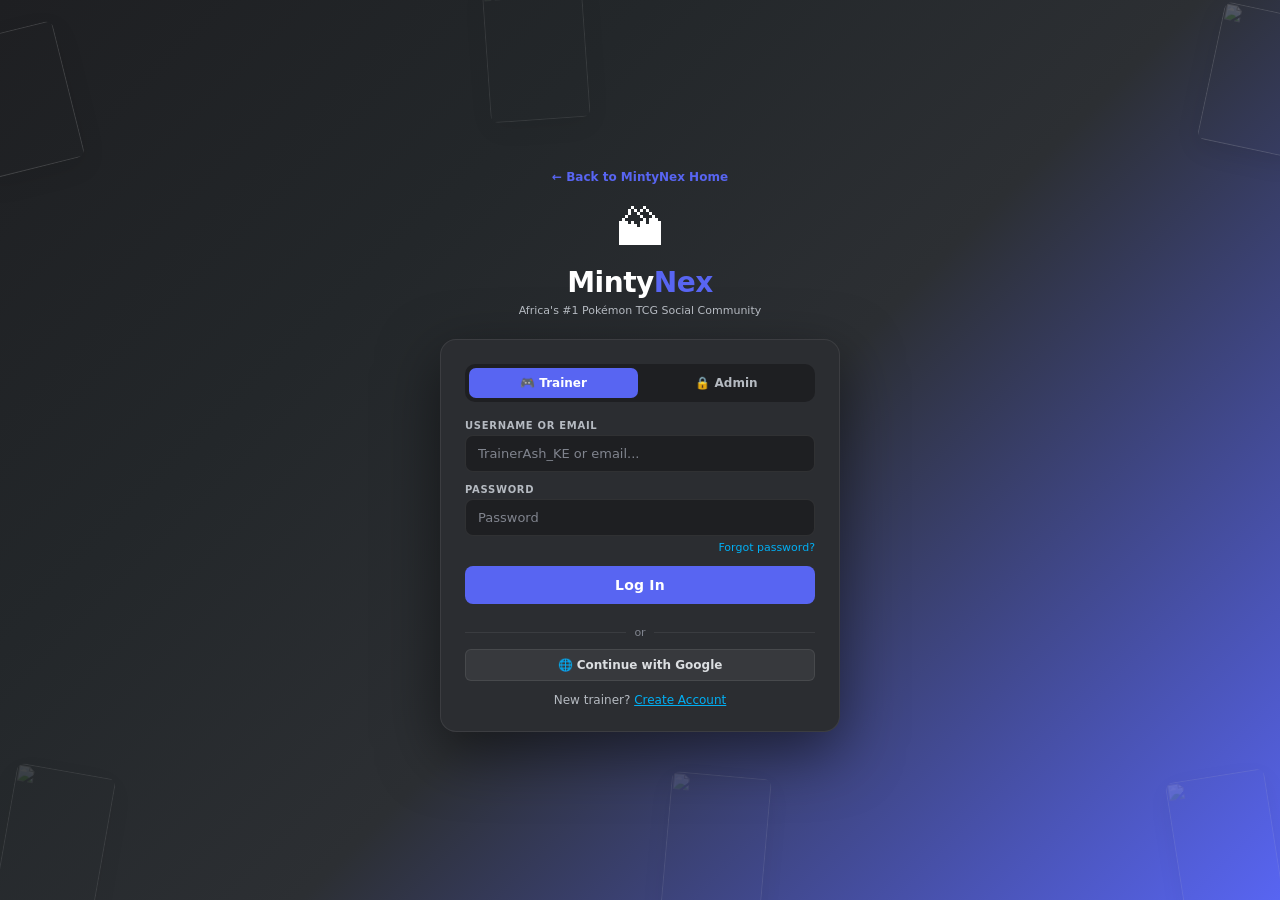
==== app.html @ 1f2c4259 "Add files via upload" ====
<!DOCTYPE html><html lang="en"><head>
<meta charset="UTF-8">
<meta name="viewport" content="width=device-width,initial-scale=1.0,viewport-fit=cover">
<title>MintyNex App</title>
<link rel="preconnect" href="https://fonts.googleapis.com">
<link href="https://fonts.googleapis.com/css2?family=Nunito:wght@400;600;700;800;900&family=Orbitron:wght@700;900&display=swap" rel="stylesheet">
<style>*{margin:0;padding:0;box-sizing:border-box;-webkit-tap-highlight-color:transparent}
:root{--bg:#313338;--bg2:#2b2d31;--bg3:#232428;--bg4:#1e1f22;--bg5:#383a40;--gold:#f59e0b;--gold2:#fbbf24;--acc:#5865f2;--acc2:#7289da;--grn:#23a55a;--grn2:#3ba55c;--red:#ed4245;--red2:#f87171;--t1:#ffffff;--t2:#dbdee1;--t3:#b5bac1;--t4:#80848e;--bdr:rgba(255,255,255,.06);--input:#1e1f22}
html,body{height:100%;overflow:hidden}
body{font-family:system-ui,-apple-system,Arial,sans-serif;background:#313338;color:#fff;font-size:14px;display:flex;flex-direction:column}
button{font-family:inherit;cursor:pointer}input,select,textarea{font-family:inherit}
::-webkit-scrollbar{width:4px}::-webkit-scrollbar-thumb{background:rgba(255,255,255,.1);border-radius:4px}
@keyframes fadeUp{from{opacity:0;transform:translateY(8px)}to{opacity:1;transform:translateY(0)}}
@keyframes pulse{0%,100%{opacity:1}50%{opacity:.4}}
@keyframes pfloat{0%,100%{transform:translateY(0) rotate(-2deg)}50%{transform:translateY(-10px) rotate(2deg)}}
@keyframes pfloatR{0%,100%{transform:translateY(0) rotate(2deg)}50%{transform:translateY(-8px) rotate(-2deg)}}
@keyframes holo{0%,100%{background-position:0 50%}50%{background-position:100% 50%}}
@keyframes sweep{0%{left:-60%}100%{left:120%}}
@keyframes spin{to{transform:rotate(360deg)}}
@keyframes glow{0%,100%{box-shadow:0 0 8px rgba(88,101,242,.2)}50%{box-shadow:0 0 20px rgba(88,101,242,.5)}}
#login-screen{position:fixed;inset:0;z-index:2000;background:linear-gradient(135deg,#1e1f22 0%,#23272a 30%,#2c2f33 55%,#5865f2 100%);display:flex;align-items:center;justify-content:center;padding:20px;overflow-y:auto}
#login-screen.hidden{display:none!important}
.lbox{width:100%;max-width:400px}
.llogo{text-align:center;margin-bottom:22px}
.llogo-icon{font-size:48px;display:block;margin-bottom:10px;animation:pfloat 3s ease-in-out infinite}
.llogo-title{font-size:28px;font-weight:900;color:#fff;display:block;margin-bottom:2px;letter-spacing:-.5px}
.llogo-title .acc{color:#5865f2}
.llogo-sub{font-size:11px;color:#b5bac1}
.lcard{background:#2b2d31;border:1px solid rgba(255,255,255,.08);border-radius:16px;padding:24px;box-shadow:0 20px 60px rgba(0,0,0,.5)}
.ltabs{display:flex;gap:4px;background:#1e1f22;border-radius:10px;padding:4px;margin-bottom:18px}
.ltab{flex:1;padding:8px;border-radius:7px;font-size:12px;font-weight:700;border:none;cursor:pointer;background:transparent;color:#b5bac1;transition:all .18s}
.ltab.on{background:#5865f2;color:#fff}
.fg{margin-bottom:12px}
.fl{font-size:10px;font-weight:800;color:#b5bac1;letter-spacing:.7px;text-transform:uppercase;display:block;margin-bottom:4px}
.fi{width:100%;background:#1e1f22;border:1px solid rgba(255,255,255,.08);border-radius:8px;padding:10px 12px;color:#fff;font-size:13px;outline:none;transition:border-color .18s}
.fi:focus{border-color:#5865f2}
.fi::placeholder{color:#80848e}
select.fi{cursor:pointer}textarea.fi{resize:vertical}
.lbtn{width:100%;padding:11px;font-size:14px;font-weight:700;border:none;border-radius:8px;cursor:pointer;margin-bottom:12px;transition:all .18s;letter-spacing:.2px}
.lbtn.acc{background:#5865f2;color:#fff}
.lbtn.acc:hover{background:#4752c4}
.lbtn.danger{background:#ed4245;color:#fff}
.lbtn.danger:hover{background:#c03537}
.ldiv{display:flex;align-items:center;gap:8px;margin:10px 0;color:#80848e;font-size:11px}
.ldiv::before,.ldiv::after{content:"";flex:1;height:1px;background:rgba(255,255,255,.07)}
.lfoot{text-align:center;font-size:12px;color:#b5bac1}
.lfoot a{color:#00aff4;cursor:pointer}
.awarn{background:rgba(237,66,69,.08);border:1px solid rgba(237,66,69,.2);border-radius:8px;padding:10px;margin-bottom:12px;text-align:center;font-size:12px}
.login-cards{position:absolute;inset:0;overflow:hidden;pointer-events:none;z-index:0}
.login-cards img{position:absolute;width:100px;height:140px;object-fit:contain;border-radius:8px;opacity:.14;box-shadow:0 8px 24px rgba(0,0,0,.4)}
.lbox{position:relative;z-index:1}
#shell{display:none;flex-direction:column;height:100%;overflow:hidden}
#shell.on{display:flex}
.tnav{background:#1e1f22;border-bottom:1px solid rgba(255,255,255,.06);height:52px;display:flex;align-items:center;padding:0 12px;gap:8px;flex-shrink:0}
.logo{display:flex;align-items:center;gap:8px;cursor:pointer;user-select:none;flex-shrink:0}
.logo-txt{font-weight:900;font-size:17px}.logo-txt .a{color:#5865f2}.logo-txt .b{color:#f59e0b}
.srch{flex:1;max-width:240px;background:#1e1f22;border:1px solid rgba(255,255,255,.06);border-radius:6px;padding:6px 10px;display:flex;align-items:center;gap:6px;transition:border-color .18s}
.srch:focus-within{border-color:#5865f2}
.srch input{background:none;border:none;outline:none;color:#fff;font-size:13px;width:100%}
.srch input::placeholder{color:#80848e}
.dtabs{display:flex;gap:2px;flex-shrink:0}
.dta{padding:6px 10px;border-radius:6px;font-size:12px;font-weight:600;color:#b5bac1;border:none;background:none;cursor:pointer;transition:all .18s;white-space:nowrap}
.dta:hover{background:rgba(255,255,255,.06);color:#fff}
.dta.on{background:rgba(88,101,242,.15);color:#fff}
.nav-r{margin-left:auto;display:flex;align-items:center;gap:4px;flex-shrink:0}
.nic{width:32px;height:32px;border-radius:6px;border:none;background:transparent;color:#b5bac1;display:flex;align-items:center;justify-content:center;cursor:pointer;position:relative;transition:all .18s}
.nic:hover{background:rgba(255,255,255,.08);color:#fff}
.nbdg{position:absolute;top:-2px;right:-2px;background:#ed4245;color:#fff;border-radius:8px;padding:1px 4px;font-size:8px;font-weight:900;min-width:14px;text-align:center;border:1.5px solid #1e1f22}
.ndot{position:absolute;top:3px;right:3px;width:8px;height:8px;background:#ed4245;border-radius:50%;border:2px solid #1e1f22}
.avbtn{width:32px;height:32px;border-radius:50%;background:#5865f2;border:2px solid rgba(255,255,255,.15);font-size:14px;display:flex;align-items:center;justify-content:center;cursor:pointer;flex-shrink:0;transition:all .18s;overflow:hidden}
.avbtn:hover{border-color:rgba(255,255,255,.35)}
.avbtn img{width:100%;height:100%;object-fit:cover;border-radius:50%}
.drop-wrap{position:relative}
.drop{display:none;position:absolute;top:calc(100% + 8px);right:0;background:#18191c;border:1px solid rgba(255,255,255,.08);border-radius:12px;padding:6px;min-width:220px;z-index:999;box-shadow:0 20px 60px rgba(0,0,0,.7);animation:fadeUp .15s ease}
.drop.on{display:block}
.dh{padding:10px;background:rgba(88,101,242,.08);border-radius:8px;margin-bottom:5px}
.dh-av{width:44px;height:44px;border-radius:50%;margin:0 auto 7px;background:#5865f2;border:2px solid rgba(255,255,255,.15);display:flex;align-items:center;justify-content:center;font-size:18px;overflow:hidden}
.dh-av img{width:100%;height:100%;object-fit:cover;border-radius:50%}
.dh-nm{font-weight:800;font-size:13px;text-align:center;margin-bottom:1px}
.dh-rk{font-size:10px;color:#f59e0b;font-weight:600;text-align:center}
.xpbar{height:3px;background:rgba(255,255,255,.08);border-radius:20px;overflow:hidden;margin-top:5px}
.xpfill{height:100%;width:72%;background:#5865f2;border-radius:20px}
.dstats{display:flex;margin-top:7px;text-align:center;gap:1px}
.ds{flex:1}.dsv{font-weight:800;font-size:12px}.dsl{font-size:9px;color:#80848e;text-transform:uppercase}
.dsdiv{width:1px;background:rgba(255,255,255,.06)}
.dsep{height:1px;background:rgba(255,255,255,.06);margin:3px 0}
.di{display:flex;align-items:center;gap:8px;padding:7px 8px;border-radius:6px;cursor:pointer;font-size:13px;font-weight:500;color:#dbdee1;border:none;background:none;width:100%;text-align:left;transition:all .15s}
.di:hover{background:rgba(88,101,242,.15);color:#fff}
.di.red{color:#ed4245}.di.red:hover{background:rgba(237,66,69,.15)}
#gbn{position:fixed;bottom:0;left:0;right:0;height:60px;background:#232428;border-top:1px solid rgba(255,255,255,.06);z-index:200;display:none}
#gbn-row{display:flex;width:100%;height:100%}
.gbn{flex:1;display:flex;flex-direction:column;align-items:center;justify-content:center;gap:2px;border:none;background:none;color:#80848e;cursor:pointer;position:relative;transition:color .18s;padding:4px 1px}
.gbn.on,.gbn:hover{color:#5865f2}
.gbn-lbl{font-size:9px;font-weight:600;white-space:nowrap}
.gbn-dot{position:absolute;top:6px;left:calc(50% + 8px);width:6px;height:6px;background:#ed4245;border-radius:50%;border:1.5px solid #232428}
@media(max-width:720px){#gbn{display:flex}.dtabs{display:none!important}.srch{max-width:110px}}
@media(max-width:400px){.srch{display:none}}
#pages{flex:1;overflow:hidden;position:relative;min-height:0}
.pg{position:absolute;inset:0;display:none;flex-direction:column;overflow:hidden;animation:fadeUp .2s ease}
.pg.on{display:flex}
#adm{position:fixed;inset:0;z-index:900;background:#313338;display:none;flex-direction:column;overflow:hidden}
#adm.on{display:flex}
.admtop{height:48px;background:#1e1f22;border-bottom:1px solid rgba(255,255,255,.06);display:flex;align-items:center;padding:0 12px;gap:8px;flex-shrink:0}
.admnm{font-weight:800;font-size:15px}.admnm .a{color:#5865f2}.admnm .b{color:#f59e0b}
.god{background:rgba(237,66,69,.12);color:#ed4245;border:1px solid rgba(237,66,69,.25);border-radius:5px;padding:2px 8px;font-size:10px;font-weight:800;white-space:nowrap;flex-shrink:0}
.ldot2{width:7px;height:7px;border-radius:50%;background:#23a55a;animation:pulse 2s infinite;flex-shrink:0}
.admtabs{height:44px;background:#1e1f22;border-bottom:1px solid rgba(255,255,255,.06);display:flex;align-items:stretch;overflow-x:auto;flex-shrink:0;scrollbar-width:none}
.admtabs::-webkit-scrollbar{display:none}
.atab{display:flex;flex-direction:column;align-items:center;justify-content:center;gap:2px;padding:0 10px;min-width:60px;font-size:9px;font-weight:700;color:#80848e;border:none;background:none;white-space:nowrap;flex-shrink:0;border-bottom:2px solid transparent;cursor:pointer;transition:all .15s;height:100%}
.atab:hover{color:#dbdee1;background:rgba(255,255,255,.04)}
.atab.on{color:#fff;border-bottom-color:#5865f2;background:rgba(88,101,242,.08)}
.admbody{flex:1;overflow-y:auto;padding:14px;background:#313338}
.asec{display:none}.asec.on{display:block;animation:fadeUp .2s ease}.adm-sec{display:none}.adm-sec.on{display:block;animation:fadeUp .2s ease}
.sb{width:200px;flex-shrink:0;background:#2b2d31;border-right:1px solid rgba(255,255,255,.04);overflow-y:auto;padding:10px 8px}
@media(max-width:767px){.sb{display:none}}
.sbcard{background:rgba(88,101,242,.08);border:1px solid rgba(255,255,255,.06);border-radius:10px;padding:10px;margin-bottom:10px;text-align:center}
.sbav{width:44px;height:44px;border-radius:50%;margin:0 auto 6px;border:2px solid rgba(88,101,242,.4);background:#5865f2;font-size:18px;display:flex;align-items:center;justify-content:center;overflow:hidden}
.sbav img{width:100%;height:100%;object-fit:cover;border-radius:50%}
.sbnm{font-weight:800;font-size:12px;margin-bottom:1px}.sblv{font-size:10px;color:#f59e0b;font-weight:600}
.sbstats{display:flex;background:rgba(0,0,0,.2);border-radius:6px;overflow:hidden;margin-top:7px}
.sbs{flex:1;padding:5px 3px;text-align:center;border-right:1px solid rgba(255,255,255,.05)}.sbs:last-child{border-right:none}
.sbsv{font-weight:800;font-size:12px;color:#f59e0b}.sbsl{font-size:8px;color:#80848e;text-transform:uppercase}
.sni{display:flex;align-items:center;gap:8px;padding:7px 8px;border-radius:6px;font-size:12px;font-weight:600;color:#b5bac1;border:none;background:none;width:100%;text-align:left;cursor:pointer;transition:all .15s}
.sni:hover,.sni.on{background:rgba(88,101,242,.12);color:#fff}
.sni.on{border-left:2px solid #5865f2;padding-left:6px}
.snib{margin-left:auto;background:#ed4245;color:#fff;border-radius:8px;padding:1px 5px;font-size:9px;font-weight:800}
.scr{flex:1;overflow-y:auto;-webkit-overflow-scrolling:touch}
.scr-pb{padding-bottom:70px}
.card{background:#2b2d31;border-radius:10px;padding:12px;border:1px solid rgba(255,255,255,.06);transition:border-color .18s}
.card:hover{border-color:rgba(255,255,255,.1)}
.csm{padding:9px 11px;border-radius:8px}
.btn{display:inline-flex;align-items:center;justify-content:center;gap:5px;padding:8px 14px;border-radius:6px;font-weight:700;font-size:12px;border:none;cursor:pointer;white-space:nowrap;transition:all .18s}
.btn:active{transform:scale(.96)}
.bg{background:#5865f2;color:#fff}.bg:hover{background:#4752c4}
.bgrn{background:#23a55a;color:#fff}.bgrn:hover{background:#1e8a4a}
.brd{background:#ed4245;color:#fff}.brd:hover{background:#c03537}
.bgh{background:rgba(255,255,255,.06);color:#dbdee1;border:1px solid rgba(255,255,255,.08)}
.bgh:hover{background:rgba(255,255,255,.12);color:#fff}
.bsm{padding:6px 11px;font-size:11px;border-radius:5px}
.bxs{padding:4px 9px;font-size:10px;border-radius:5px}
.bfw{width:100%}
.bdg{display:inline-flex;align-items:center;gap:2px;border-radius:20px;padding:2px 7px;font-size:10px;font-weight:700}
.bdg-g{background:rgba(245,158,11,.14);color:#fbbf24;border:1px solid rgba(245,158,11,.25)}
.bdg-grn{background:rgba(35,165,90,.14);color:#3ba55c;border:1px solid rgba(35,165,90,.25)}
.bdg-r{background:rgba(237,66,69,.14);color:#ed4245;border:1px solid rgba(237,66,69,.25)}
.bdg-b{background:rgba(88,101,242,.14);color:#7289da;border:1px solid rgba(88,101,242,.25)}
.bdg-v{background:rgba(245,158,11,.12);color:#f59e0b;border:1px solid rgba(245,158,11,.22)}
.sh{display:flex;align-items:center;justify-content:space-between;margin-bottom:10px;flex-wrap:wrap;gap:5px}
.sh-t{font-weight:800;font-size:14px;display:flex;align-items:center;gap:6px}
.sh-m{font-size:11px;font-weight:700;color:#5865f2;cursor:pointer}.sh-m:hover{color:#7289da}
.hero{padding:18px clamp(14px,4vw,26px);position:relative;overflow:hidden;flex-shrink:0;background:linear-gradient(135deg,#2c2f33,#23272a)}
.hero h1{font-size:clamp(16px,4vw,22px);font-weight:900;color:#fff;margin-bottom:4px}
.hero p{font-size:12px;color:#b5bac1;margin-bottom:10px}
.on-dot{display:inline-block;width:7px;height:7px;border-radius:50%;background:#23a55a;animation:pulse 2s infinite;vertical-align:middle;margin-right:3px}
.post{background:#2b2d31;border-radius:10px;padding:12px;border:1px solid rgba(255,255,255,.06);margin-bottom:10px;animation:fadeUp .3s ease}
.post:hover{border-color:rgba(255,255,255,.1)}
.post-hd{display:flex;align-items:center;gap:9px;margin-bottom:9px}
.post-av{width:38px;height:38px;border-radius:50%;flex-shrink:0;display:flex;align-items:center;justify-content:center;font-size:16px;border:2px solid rgba(255,255,255,.1);position:relative;overflow:hidden}
.post-av img{width:100%;height:100%;object-fit:cover;border-radius:50%}
.post-av .od{position:absolute;bottom:1px;right:1px;width:9px;height:9px;border-radius:50%;background:#23a55a;border:2px solid #2b2d31}
.post-nm{font-weight:800;font-size:13px;display:flex;align-items:center;gap:4px;flex-wrap:wrap}
.post-tm{font-size:10px;color:#80848e;margin-top:1px}
.post-img{width:100%;aspect-ratio:16/9;border-radius:8px;display:flex;align-items:center;justify-content:center;font-size:56px;margin-bottom:8px;position:relative;overflow:hidden;background:#1e1f22}
.post-img::after{content:"";position:absolute;inset:0;background:linear-gradient(0deg,rgba(30,31,34,.6),transparent)}
.post-bdg{position:absolute;bottom:7px;left:8px;z-index:1;background:rgba(30,31,34,.9);border:1px solid rgba(255,255,255,.15);border-radius:5px;padding:3px 7px;font-size:10px;font-weight:800;color:#f59e0b}
.post-cap{font-size:13px;color:#dbdee1;line-height:1.55;margin-bottom:8px}
.post-acts{display:flex;align-items:center;gap:3px;border-top:1px solid rgba(255,255,255,.06);padding-top:8px}
.pab{display:flex;align-items:center;gap:4px;padding:5px 8px;border-radius:5px;border:none;background:none;cursor:pointer;font-size:12px;font-weight:600;color:#b5bac1;transition:all .18s}
.pab:hover{background:rgba(255,255,255,.06);color:#fff}
.pab.liked{color:#ed4245;background:rgba(237,66,69,.08)}
.pab.commented{color:#5865f2;background:rgba(88,101,242,.08)}
.thint{margin-left:auto;display:flex;align-items:center;gap:4px;background:rgba(88,101,242,.1);border:1px solid rgba(88,101,242,.2);border-radius:5px;padding:4px 9px;font-size:11px;font-weight:700;color:#7289da;cursor:pointer;transition:all .18s}
.thint:hover{background:rgba(88,101,242,.2);color:#fff}
.tcg{background:#2b2d31;border-radius:10px;overflow:hidden;border:1px solid rgba(255,255,255,.06);cursor:pointer;transition:all .2s}
.tcg:hover{transform:translateY(-3px);border-color:rgba(88,101,242,.35);box-shadow:0 8px 20px rgba(0,0,0,.4)}
.tcg-art{aspect-ratio:3/4;display:flex;align-items:center;justify-content:center;font-size:44px;position:relative;overflow:hidden;background:#1e1f22}
.tcg-art img{position:absolute;inset:0;width:100%;height:100%;object-fit:cover}
.tcg-art::after{content:"";position:absolute;inset:0;background:linear-gradient(0deg,rgba(30,31,34,.85),transparent 50%)}
.tcg-art-top{position:absolute;top:6px;left:6px;z-index:2;background:rgba(35,165,90,.9);border-radius:4px;padding:2px 6px;font-size:9px;font-weight:800;color:#fff}
.tcg-art-badge{position:absolute;top:6px;right:6px;z-index:2;background:rgba(30,31,34,.85);border:1px solid rgba(245,158,11,.4);border-radius:4px;padding:2px 6px;font-size:9px;font-weight:700;color:#f59e0b}
.tcg-body{padding:7px 9px 9px}
.tcg-nm{font-weight:800;font-size:11px;margin-bottom:2px;color:#fff}
.tcg-meta{font-size:10px;color:#80848e;margin-bottom:5px}
.tcg-price{font-size:14px;font-weight:900;color:#f59e0b;margin-bottom:6px}
.tc{background:#2b2d31;border-radius:10px;overflow:hidden;border:1px solid rgba(255,255,255,.06);transition:all .2s}
.tc:hover{border-color:rgba(88,101,242,.3);transform:translateY(-2px)}
.tc-ban{height:60px;display:flex;align-items:center;justify-content:center;font-size:28px;position:relative;overflow:hidden}
.tc-ban::after{content:"";position:absolute;inset:0;background:linear-gradient(0deg,rgba(43,45,49,.95),transparent 55%)}
.tc-body{padding:0 10px 10px}
.tc-avrow{margin-top:-18px;margin-bottom:6px;display:flex;justify-content:space-between;align-items:flex-end}
.tc-av{width:40px;height:40px;border-radius:50%;border:2px solid rgba(255,255,255,.15);display:flex;align-items:center;justify-content:center;font-size:18px;position:relative;overflow:hidden}
.tc-nm{font-weight:800;font-size:13px;margin-bottom:2px}
.tc-loc{font-size:11px;color:#80848e;margin-bottom:6px;display:flex;align-items:center;gap:3px}
.tc-stats{display:grid;grid-template-columns:repeat(3,1fr);background:rgba(0,0,0,.2);border-radius:6px;overflow:hidden;margin-bottom:7px}
.tcs{padding:5px;text-align:center;border-right:1px solid rgba(255,255,255,.05)}.tcs:last-child{border-right:none}
.tcsv{font-weight:800;font-size:12px;color:#f59e0b}.tcsl{font-size:8px;color:#80848e;text-transform:uppercase}
.hc{aspect-ratio:2.5/3.5;border-radius:8px;position:relative;cursor:pointer;overflow:hidden;transition:all .2s;background:#1e1f22;border:1px solid rgba(255,255,255,.06)}
.hc:hover{transform:scale(1.04) translateY(-3px);box-shadow:0 10px 24px rgba(0,0,0,.5);border-color:rgba(88,101,242,.4)}
.hc-gl{position:absolute;inset:0;background:linear-gradient(135deg,rgba(255,255,255,.06),rgba(88,101,242,.04));background-size:200% 200%;animation:holo 4s ease infinite;z-index:2;border-radius:8px}
.hc-sw{position:absolute;top:0;width:40%;height:100%;background:linear-gradient(90deg,transparent,rgba(255,255,255,.06),transparent);animation:sweep 3s ease-in-out infinite;z-index:3}
.hc-real-card{position:absolute;inset:0;width:100%;height:100%;object-fit:cover;border-radius:8px;z-index:1;transition:transform .3s}
.hc:hover .hc-real-card{transform:scale(1.05)}
.hc-grade-badge{position:absolute;bottom:5px;left:50%;transform:translateX(-50%);background:rgba(0,0,0,.8);backdrop-filter:blur(4px);border:1px solid rgba(245,158,11,.5);border-radius:12px;padding:2px 9px;font-size:9px;font-weight:800;color:#f59e0b;z-index:10;white-space:nowrap}
.hc-e{display:flex;align-items:center;justify-content:center;flex-direction:column;gap:3px;border:2px dashed rgba(255,255,255,.1)}
.hc-e:hover{border-color:rgba(88,101,242,.4);background:rgba(88,101,242,.04)}
.brow{display:flex;gap:7px;align-items:flex-end;margin-bottom:8px}
.brow.me{flex-direction:row-reverse}
.bav{width:28px;height:28px;border-radius:50%;display:flex;align-items:center;justify-content:center;font-size:13px;flex-shrink:0;background:#383a40;overflow:hidden}
.bav img{width:100%;height:100%;object-fit:cover;border-radius:50%}
.bbl{max-width:72%;padding:8px 12px;border-radius:10px;font-size:13px;line-height:1.5;word-break:break-word}
.bbl.them{background:#383a40;border-bottom-left-radius:2px}
.bbl.me{background:#5865f2;color:#fff;border-bottom-right-radius:2px}
.msg-area{padding:8px 12px;background:#383a40;border-top:1px solid rgba(255,255,255,.06);display:flex;gap:7px;align-items:center;flex-shrink:0;border-radius:0 0 0 0}
.msg-in{flex:1;background:#383a40;border:none;border-radius:6px;padding:8px 12px;color:#fff;font-size:13px;outline:none}
.msg-in::placeholder{color:#80848e}
.msg-send{width:34px;height:34px;border-radius:6px;background:#5865f2;border:none;cursor:pointer;color:#fff;display:flex;align-items:center;justify-content:center;flex-shrink:0;transition:all .18s}
.msg-send:hover{background:#4752c4}
.stat-b{background:#2b2d31;border-radius:8px;padding:10px;text-align:center;border:1px solid rgba(255,255,255,.06);cursor:pointer;transition:all .18s}
.stat-b:hover{transform:translateY(-1px);border-color:rgba(255,255,255,.12)}
.stat-v{font-size:20px;font-weight:900;margin-bottom:2px;color:#f59e0b}
.stat-l{font-size:9px;color:#80848e;text-transform:uppercase;letter-spacing:.4px}
.modal-bg{display:none;position:fixed;inset:0;background:rgba(0,0,0,.8);z-index:800;align-items:flex-end;justify-content:center;padding:16px}
.modal-bg.on{display:flex}
@media(min-width:600px){.modal-bg{align-items:center}}
.modal{background:#313338;border:1px solid rgba(255,255,255,.08);border-radius:12px;padding:clamp(14px,4vw,20px);width:100%;max-width:440px;animation:fadeUp .2s ease;max-height:88vh;overflow-y:auto;position:relative}
.mc{position:absolute;top:10px;right:10px;width:26px;height:26px;border-radius:50%;background:rgba(255,255,255,.06);border:none;cursor:pointer;color:#dbdee1;font-size:12px;display:flex;align-items:center;justify-content:center;transition:all .18s}
.mc:hover{background:rgba(255,255,255,.12)}
.ni{display:flex;gap:10px;padding:10px 11px;border-radius:8px;margin-bottom:6px;background:#2b2d31;border:1px solid rgba(255,255,255,.05)}
.ni.unread{border-color:rgba(88,101,242,.2);background:rgba(88,101,242,.04)}
.ni-ic{width:36px;height:36px;border-radius:50%;display:flex;align-items:center;justify-content:center;font-size:16px;flex-shrink:0}
.ni-dot{width:7px;height:7px;border-radius:50%;background:#5865f2;flex-shrink:0;margin-top:3px}
.prof-ban{overflow:hidden;flex-shrink:0;background:linear-gradient(135deg,#5865f2,#23a55a,#f59e0b);background-size:cover;background-position:center;position:relative}
.ptab-row{display:flex;border-bottom:1px solid rgba(255,255,255,.06);overflow-x:auto;scrollbar-width:none;flex-shrink:0;background:#2b2d31}
.ptab-row::-webkit-scrollbar{display:none}
.ptab{padding:10px 14px;font-size:12px;font-weight:600;color:#80848e;border:none;background:none;white-space:nowrap;cursor:pointer;border-bottom:2px solid transparent;transition:all .18s;flex-shrink:0}
.ptab:hover{color:#dbdee1}
.ptab.on{color:#fff;border-bottom-color:#5865f2}
.ptab-sec{display:none}.ptab-sec.on{display:block;animation:fadeUp .2s ease}
.g2{display:grid;grid-template-columns:1fr 1fr;gap:9px}
.g3{display:grid;grid-template-columns:repeat(3,1fr);gap:9px}
.g4{display:grid;grid-template-columns:repeat(4,1fr);gap:8px}
.ga{display:grid;grid-template-columns:repeat(auto-fill,minmax(130px,1fr));gap:9px}
.ga-lg{display:grid;grid-template-columns:repeat(auto-fill,minmax(150px,1fr));gap:10px}
@media(max-width:480px){.g4{grid-template-columns:1fr 1fr}.g3{grid-template-columns:1fr 1fr}}
.lrow{display:flex;align-items:center;gap:8px;padding:8px 0;border-bottom:1px solid rgba(255,255,255,.05)}
.lrow:last-child{border-bottom:none}
.tog{width:40px;height:22px;border-radius:11px;position:relative;cursor:pointer;display:inline-block;background:rgba(255,255,255,.1);transition:background .2s;vertical-align:middle;flex-shrink:0}
.tog.on{background:#23a55a}
.tog-d{width:18px;height:18px;border-radius:50%;background:#fff;position:absolute;top:2px;left:2px;transition:left .2s;pointer-events:none}
.tog.on .tog-d{left:20px}
.gold{color:#fbbf24}.grn{color:#3ba55c}.red{color:#ed4245}.muted{color:#80848e}
.mono{font-family:monospace;font-size:11px}
.poke-deco{position:absolute;pointer-events:none;z-index:0;user-select:none}
.poke-deco img{width:100%;height:100%;object-fit:contain;opacity:.3;filter:drop-shadow(0 4px 16px rgba(88,101,242,.4));transition:opacity .3s}
.hero .poke-deco img{opacity:.36}
.poke-deco.flip img{animation:pfloatR 6s ease-in-out infinite}
.poke-deco img{animation:pfloat 5s ease-in-out infinite}
.photo-upload-btn{position:absolute;bottom:0;right:0;width:26px;height:26px;border-radius:50%;background:#5865f2;border:2.5px solid #313338;display:flex;align-items:center;justify-content:center;cursor:pointer;font-size:12px;color:#fff;transition:all .18s;z-index:10}
.photo-upload-btn:hover{background:#4752c4;transform:scale(1.1)}
.ban-upload-btn{position:absolute;top:8px;right:10px;background:rgba(0,0,0,.55);border:1px solid rgba(255,255,255,.2);border-radius:6px;padding:4px 10px;font-size:11px;font-weight:700;color:#fff;cursor:pointer;backdrop-filter:blur(4px);transition:all .18s;z-index:10;display:flex;align-items:center;gap:4px}
.ban-upload-btn:hover{background:rgba(0,0,0,.75)}
.verify-progress{display:flex;gap:3px;margin-bottom:18px}
.vp-step{flex:1;height:3px;background:rgba(255,255,255,.08);border-radius:2px}
.vp-step.done{background:#23a55a}
.vp-step.active{background:#5865f2}
.verify-step{display:none;animation:fadeUp .2s ease}
.verify-step.on{display:block}
.comment-box{background:#383a40;border-radius:8px;padding:10px;margin-bottom:8px;animation:fadeUp .2s ease}
.comment-hd{display:flex;align-items:center;gap:7px;margin-bottom:5px}
.comment-av{width:26px;height:26px;border-radius:50%;display:flex;align-items:center;justify-content:center;font-size:12px;flex-shrink:0;background:#232428;overflow:hidden}
.comment-av img{width:100%;height:100%;object-fit:cover;border-radius:50%}
.post-img .card-art{position:absolute;right:-8px;top:50%;transform:translateY(-50%);height:90%;width:auto;z-index:1;opacity:.75;filter:drop-shadow(-10px 0 20px rgba(0,0,0,.7))}

.toast{position:fixed;bottom:80px;left:50%;transform:translateX(-50%);background:#383a40;color:#fff;padding:10px 18px;border-radius:8px;font-size:13px;font-weight:600;z-index:9999;opacity:0;pointer-events:none;transition:all .3s;white-space:nowrap;border:1px solid rgba(255,255,255,.1)}
.toast.on{opacity:1;transform:translateX(-50%) translateY(-4px)}
.toast.grn{background:#23a55a;border-color:rgba(255,255,255,.2)}
.toast.red{background:#ed4245;border-color:rgba(255,255,255,.2)}


/* ===== APP FLOATING POKEMON BG ===== */
.app-pkm {
  position:absolute;
  font-size:clamp(18px,3vw,38px);
  opacity:0.04;
  user-select:none;
  pointer-events:none;
  filter:drop-shadow(0 0 8px currentColor);
}
@keyframes apFloatA{0%,100%{transform:translateY(0) rotate(-3deg)}50%{transform:translateY(-18px) rotate(3deg)}}
@keyframes apFloatB{0%,100%{transform:translateY(0) rotate(2deg)}50%{transform:translateY(-22px) rotate(-4deg)}}
@keyframes apFloatC{0%,100%{transform:translateY(0) rotate(-1deg)}50%{transform:translateY(-15px) rotate(4deg)}}
@keyframes apFloatD{0%,100%{transform:translateY(0) rotate(5deg)}50%{transform:translateY(-12px) rotate(-3deg)}}
.app-pkm:nth-child(1),.app-pkm:nth-child(5),.app-pkm:nth-child(9),.app-pkm:nth-child(13),.app-pkm:nth-child(17),.app-pkm:nth-child(21),.app-pkm:nth-child(25){animation:apFloatA var(--d,6s) ease-in-out infinite var(--dl,0s)}
.app-pkm:nth-child(2),.app-pkm:nth-child(6),.app-pkm:nth-child(10),.app-pkm:nth-child(14),.app-pkm:nth-child(18),.app-pkm:nth-child(22),.app-pkm:nth-child(26){animation:apFloatB var(--d,7s) ease-in-out infinite var(--dl,0s)}
.app-pkm:nth-child(3),.app-pkm:nth-child(7),.app-pkm:nth-child(11),.app-pkm:nth-child(15),.app-pkm:nth-child(19),.app-pkm:nth-child(23),.app-pkm:nth-child(27){animation:apFloatC var(--d,8s) ease-in-out infinite var(--dl,0s)}
.app-pkm:nth-child(4),.app-pkm:nth-child(8),.app-pkm:nth-child(12),.app-pkm:nth-child(16),.app-pkm:nth-child(20),.app-pkm:nth-child(24),.app-pkm:nth-child(28){animation:apFloatD var(--d,5.5s) ease-in-out infinite var(--dl,0s)}
</style></head><body>
<!-- Floating Pokemon Background -->
<div id="app-pkm-bg" aria-hidden="true" style="position:fixed;inset:0;pointer-events:none;z-index:1;overflow:hidden"></div>
<div id="toast"></div>
<div id="login-screen"><div class="login-cards"><img src="https://images.pokemontcg.io/swsh45/19_hires.png" loading="lazy" style="left:-30px;top:30px;transform:rotate(-14deg);opacity:0.2;animation:pfloat 4s ease-in-out infinite;animation-delay:0.0s;" alt=""/><img src="https://images.pokemontcg.io/swsh4/44_hires.png" loading="lazy" style="right:-30px;top:10px;transform:rotate(12deg);opacity:0.2;animation:pfloat 5s ease-in-out infinite;animation-delay:0.8s;" alt=""/><img src="https://images.pokemontcg.io/swsh10/186_hires.png" loading="lazy" style="left:5px;bottom:-10px;transform:rotate(10deg);opacity:0.13;animation:pfloat 6s ease-in-out infinite;animation-delay:1.6s;" alt=""/><img src="https://images.pokemontcg.io/swsh7/218_hires.png" loading="lazy" style="right:5px;bottom:-15px;transform:rotate(-9deg);opacity:0.13;animation:pfloat 7s ease-in-out infinite;animation-delay:2.4s;" alt=""/><img src="https://images.pokemontcg.io/swsh6/215_hires.png" loading="lazy" style="left:38%;top:-20px;transform:rotate(-4deg);opacity:0.13;animation:pfloat 8s ease-in-out infinite;animation-delay:3.2s;" alt=""/><img src="https://images.pokemontcg.io/swsh10/172_hires.png" loading="lazy" style="left:52%;bottom:-15px;transform:rotate(5deg);opacity:0.13;animation:pfloat 9s ease-in-out infinite;animation-delay:4.0s;" alt=""/></div>
<div class="lbox">
<div style="text-align:center;margin-bottom:16px">
<a href="index.html" style="color:#5865f2;font-size:12px;font-weight:700;text-decoration:none;">← Back to MintyNex Home</a>
</div>
<div class="llogo">
<span class="llogo-icon">&#127956;</span>
<span class="llogo-title">Minty<span class="acc">Nex</span></span>
<span class="llogo-sub">Africa's #1 Pok&eacute;mon TCG Social Community</span>
</div>
<div class="lcard">
<div class="ltabs">
<button id="trainerTab" class="ltab on" onclick="switchMode('trainer')">&#127918; Trainer</button>
<button id="adminTab" class="ltab" onclick="switchMode('admin')">&#128274; Admin</button>
</div>
<div id="trainerForm">
<div class="fg"><label class="fl">Username or Email</label>
<input class="fi" id="tUser" type="text" placeholder="TrainerAsh_KE or email..." autocomplete="username"/>
</div>
<div class="fg"><label class="fl">Password</label>
<input class="fi" id="tPass" type="password" placeholder="Password" autocomplete="current-password"/>
<div style="text-align:right;font-size:11px;color:#00aff4;margin-top:5px;cursor:pointer">Forgot password?</div>
</div>
<button class="lbtn acc" onclick="doLogin()">Log In</button>
<div class="ldiv">or</div>
<div style="display:flex;gap:6px;margin-bottom:12px">
<button class="btn bgh bfw" style="font-size:12px">&#127760; Continue with Google</button>
</div>
<div class="lfoot">New trainer? <a href="#">Create Account</a></div>
</div>
<div id="adminForm" style="display:none">
<div class="awarn">&#128274; Admin Nexus &mdash; Authorised personnel only</div>
<div class="fg"><label class="fl">Admin Email</label>
<input class="fi" id="aUser" type="email" placeholder="admin@mintynex.com"/></div>
<div class="fg"><label class="fl">Password</label>
<input class="fi" id="aPass" type="password" placeholder="Admin password"/></div>
<button class="lbtn danger" onclick="doAdminLogin()">Access Admin Nexus</button>
<div style="text-align:center;font-size:10px;color:#80848e;margin-top:4px">Hint: admin@mintynex.com / admin123</div>
</div>
</div></div></div>
<div id="adm">
<div class="admtop"><div class="admnm"><span class="a">Minty</span><span class="b">Nex</span></div><div class="god">GOD MODE</div><div class="ldot2" style="margin-left:8px"></div><span style="font-size:11px;color:#80848e;font-family:monospace">/admin-nexus</span><div style="margin-left:auto;display:flex;align-items:center;gap:6px"><span style="font-size:12px;font-weight:700;color:#dbdee1">MintyAdmin</span><button class="btn bgh bxs" id="admBackBtn">&#8592; Exit</button></div></div>
<div class="admtabs" id="admTabs"><button class="atab on" data-as="dashboard"><svg width="14" height="14" viewBox="0 0 24 24" fill="none" stroke="currentColor" stroke-width="2" stroke-linecap="round" stroke-linejoin="round"><rect x="3" y="3" width="7" height="7"/><rect x="14" y="3" width="7" height="7"/><rect x="14" y="14" width="7" height="7"/><rect x="3" y="14" width="7" height="7"/></svg><span>Dashboard</span></button><button class="atab" data-as="verify"><svg width="14" height="14" viewBox="0 0 24 24" fill="none" stroke="currentColor" stroke-width="2" stroke-linecap="round" stroke-linejoin="round"><path d="M12 22s8-4 8-10V5l-8-3-8 3v7c0 6 8 10 8 10z"/><polyline points="9 12 11 14 15 10"/></svg><span>Verify</span></button><button class="atab" data-as="feed"><svg width="14" height="14" viewBox="0 0 24 24" fill="none" stroke="currentColor" stroke-width="2" stroke-linecap="round" stroke-linejoin="round"><line x1="8" y1="6" x2="21" y2="6"/><line x1="8" y1="12" x2="21" y2="12"/><line x1="8" y1="18" x2="21" y2="18"/></svg><span>Feed Mod</span></button><button class="atab" data-as="reports"><svg width="14" height="14" viewBox="0 0 24 24" fill="none" stroke="currentColor" stroke-width="2" stroke-linecap="round" stroke-linejoin="round"><path d="M10.29 3.86L1.82 18a2 2 0 0 0 1.71 3h16.94a2 2 0 0 0 1.71-3L13.71 3.86a2 2 0 0 0-3.42 0z"/></svg><span>Reports</span></button><button class="atab" data-as="sanction"><svg width="14" height="14" viewBox="0 0 24 24" fill="none" stroke="currentColor" stroke-width="2" stroke-linecap="round" stroke-linejoin="round"><circle cx="12" cy="12" r="10"/><line x1="4.93" y1="4.93" x2="19.07" y2="19.07"/></svg><span>Sanctions</span></button><button class="atab" data-as="finance"><svg width="14" height="14" viewBox="0 0 24 24" fill="none" stroke="currentColor" stroke-width="2" stroke-linecap="round" stroke-linejoin="round"><line x1="12" y1="1" x2="12" y2="23"/><path d="M17 5H9.5a3.5 3.5 0 0 0 0 7h5a3.5 3.5 0 0 1 0 7H6"/></svg><span>Finance</span></button><button class="atab" data-as="analytics"><svg width="14" height="14" viewBox="0 0 24 24" fill="none" stroke="currentColor" stroke-width="2" stroke-linecap="round" stroke-linejoin="round"><line x1="18" y1="20" x2="18" y2="10"/><line x1="12" y1="20" x2="12" y2="4"/><line x1="6" y1="20" x2="6" y2="14"/></svg><span>Analytics</span></button><button class="atab" data-as="settings"><svg width="14" height="14" viewBox="0 0 24 24" fill="none" stroke="currentColor" stroke-width="2" stroke-linecap="round" stroke-linejoin="round"><circle cx="12" cy="12" r="3"/><path d="M19.4 15a1.65 1.65 0 0 0 .33 1.82l.06.06a2 2 0 0 1-2.83 2.83l-.06-.06a1.65 1.65 0 0 0-1.82-.33 1.65 1.65 0 0 0-1 1.51V21a2 2 0 0 1-4 0v-.09A1.65 1.65 0 0 0 9 19.4a1.65 1.65 0 0 0-1.82.33l-.06.06a2 2 0 0 1-2.83-2.83l.06-.06A1.65 1.65 0 0 0 4.68 15a1.65 1.65 0 0 0-1.51-1H3a2 2 0 0 1 0-4h.09A1.65 1.65 0 0 0 4.6 9a1.65 1.65 0 0 0-.33-1.82l-.06-.06a2 2 0 0 1 2.83-2.83l.06.06A1.65 1.65 0 0 0 9 4.68a1.65 1.65 0 0 0 1-1.51V3a2 2 0 0 1 4 0v.09a1.65 1.65 0 0 0 1 1.51 1.65 1.65 0 0 0 1.82-.33l.06-.06a2 2 0 0 1 2.83 2.83l-.06.06A1.65 1.65 0 0 0 19.4 9a1.65 1.65 0 0 0 1.51 1H21a2 2 0 0 1 0 4h-.09a1.65 1.65 0 0 0-1.51 1z"/></svg><span>Settings</span></button><button class="atab" data-as="audit"><svg width="14" height="14" viewBox="0 0 24 24" fill="none" stroke="currentColor" stroke-width="2" stroke-linecap="round" stroke-linejoin="round"><path d="M14 2H6a2 2 0 0 0-2 2v16a2 2 0 0 0 2 2h12a2 2 0 0 0 2-2V8z"/><polyline points="14 2 14 8 20 8"/></svg><span>Audit Log</span></button><button class="atab" data-as="blacklist"><svg width="14" height="14" viewBox="0 0 24 24" fill="none" stroke="currentColor" stroke-width="2" stroke-linecap="round" stroke-linejoin="round"><circle cx="12" cy="12" r="10"/><line x1="4.93" y1="4.93" x2="19.07" y2="19.07"/></svg><span>Blacklist</span></button><button class="atab" data-as="mintyshop"><svg width="14" height="14" viewBox="0 0 24 24" fill="none" stroke="currentColor" stroke-width="2" stroke-linecap="round" stroke-linejoin="round"><path d="M6 2L3 6v14a2 2 0 0 0 2 2h14a2 2 0 0 0 2-2V6l-3-4z"/></svg><span>MintyShop</span></button><button class="atab" data-as="mintymart"><svg width="14" height="14" viewBox="0 0 24 24" fill="none" stroke="currentColor" stroke-width="2" stroke-linecap="round" stroke-linejoin="round"><rect x="1" y="3" width="15" height="13" rx="1"/><polygon points="16 8 20 8 23 11 23 16 16 16 16 8"/></svg><span>MintyMart</span></button></div>
<div class="admbody"><div class="adm-sec on" id="sec-dashboard"><div style="font-weight:800;font-size:16px;margin-bottom:12px">&#128202; Dashboard</div><div class="g4" style="margin-bottom:12px"><div class="stat-b"><div style="font-size:22px;margin-bottom:5px">&#128101;</div><div class="stat-v" style="color:#23a55a">1,247</div><div class="stat-l">Trainers</div><div style="font-size:10px;font-weight:600;color:#23a55a;margin-top:2px">&#9650; +34 today</div></div><div class="stat-b"><div style="font-size:22px;margin-bottom:5px">&#8644;</div><div class="stat-v" style="color:#f59e0b">342</div><div class="stat-l">Trades</div><div style="font-size:10px;font-weight:600;color:#f59e0b;margin-top:2px">&#9650; +12 today</div></div><div class="stat-b"><div style="font-size:22px;margin-bottom:5px">&#127942;</div><div class="stat-v" style="color:#5865f2">89</div><div class="stat-l">Verified</div><div style="font-size:10px;font-weight:600;color:#5865f2;margin-top:2px">5 pending</div></div><div class="stat-b"><div style="font-size:22px;margin-bottom:5px">&#127991;</div><div class="stat-v" style="color:#ed4245">23</div><div class="stat-l">Reports</div><div style="font-size:10px;font-weight:600;color:#ed4245;margin-top:2px">3 urgent</div></div></div><div class="card"><div style="font-weight:700;font-size:13px;margin-bottom:10px">Recent Activity</div><div class="lrow"><span style="font-size:14px">&#128293;</span><div style="flex:1;margin-left:8px"><div style="font-size:12px">TrainerAsh_KE posted Charizard VMAX PSA 10</div><div style="font-size:10px;color:#80848e">2m ago</div></div><span class="bdg bdg-grn">ok</span></div><div class="lrow"><span style="font-size:14px">&#128121;</span><div style="flex:1;margin-left:8px"><div style="font-size:12px">Report: ShadyDealer_X fake card listing</div><div style="font-size:10px;color:#80848e">5m ago</div></div><span class="bdg bdg-r">warn</span></div><div class="lrow"><span style="font-size:14px">&#10003;</span><div style="flex:1;margin-left:8px"><div style="font-size:12px">Verification approved: ShinySister_TZ</div><div style="font-size:10px;color:#80848e">12m ago</div></div><span class="bdg bdg-grn">ok</span></div><div class="lrow"><span style="font-size:14px">&#128683;</span><div style="flex:1;margin-left:8px"><div style="font-size:12px">Auto-ban triggered: IP 41.203.xxx.xxx</div><div style="font-size:10px;color:#80848e">1h ago</div></div><span class="bdg bdg-r">warn</span></div></div></div><div class="adm-sec" id="sec-verify"><div style="font-weight:800;font-size:16px;margin-bottom:12px">&#127942; Verify Queue <span class="bdg bdg-r">5 pending</span></div><div class="card" style="margin-bottom:8px"><div style="display:flex;align-items:center;gap:8px;margin-bottom:9px"><div style="width:36px;height:36px;border-radius:50%;background:rgba(88,101,242,.2);display:flex;align-items:center;justify-content:center;font-size:16px;flex-shrink:0">&#9889;</div><div style="flex:1"><div style="font-weight:700;font-size:13px">NewTrainer_GH</div><div style="font-size:11px;color:#80848e">Accra, Ghana &middot; 2h ago</div></div></div><div style="display:flex;gap:6px"><button class="btn bgrn bsm" data-action="approve">&#10003; Approve</button><button class="btn brd bxs" data-action="reject">&#215; Reject</button><button class="btn bgh bxs">View ID</button></div></div><div class="card" style="margin-bottom:8px"><div style="display:flex;align-items:center;gap:8px;margin-bottom:9px"><div style="width:36px;height:36px;border-radius:50%;background:rgba(109,40,217,.3);display:flex;align-items:center;justify-content:center;font-size:16px;flex-shrink:0">&#128302;</div><div style="flex:1"><div style="font-weight:700;font-size:13px">PsychicPro_TZ</div><div style="font-size:11px;color:#80848e">Arusha, Tanzania &middot; 5h ago</div></div></div><div style="display:flex;gap:6px"><button class="btn bgrn bsm" data-action="approve">&#10003; Approve</button><button class="btn brd bxs" data-action="reject">&#215; Reject</button><button class="btn bgh bxs">View ID</button></div></div><div class="card" style="margin-bottom:8px"><div style="display:flex;align-items:center;gap:8px;margin-bottom:9px"><div style="width:36px;height:36px;border-radius:50%;background:rgba(22,163,74,.3);display:flex;align-items:center;justify-content:center;font-size:16px;flex-shrink:0">&#127807;</div><div style="flex:1"><div style="font-weight:700;font-size:13px">GrassKing_KE</div><div style="font-size:11px;color:#80848e">Nairobi, Kenya &middot; 1d ago</div></div></div><div style="display:flex;gap:6px"><button class="btn bgrn bsm" data-action="approve">&#10003; Approve</button><button class="btn brd bxs" data-action="reject">&#215; Reject</button><button class="btn bgh bxs">View ID</button></div></div></div><div class="adm-sec" id="sec-feed"><div style="font-weight:800;font-size:16px;margin-bottom:12px">&#128246; Feed Moderation</div><div class="card" style="margin-bottom:8px;display:flex;gap:9px"><div style="width:44px;height:44px;border-radius:8px;background:rgba(220,38,38,.25);display:flex;align-items:center;justify-content:center;font-size:22px;flex-shrink:0">&#128293;</div><div style="flex:1"><div style="font-weight:700;font-size:12px">TrainerAsh_KE</div><div style="font-size:11px;color:#b5bac1;margin:3px 0">Just pulled this BEAST from Darkness Ablaze!</div><div style="display:flex;gap:5px;margin-top:6px"><button class="btn bgh bxs" data-action="keeppost">&#10003; Keep</button><button class="btn brd bxs" data-action="removepost">&#215; Remove</button></div></div></div><div class="card" style="margin-bottom:8px;display:flex;gap:9px"><div style="width:44px;height:44px;border-radius:8px;background:rgba(107,114,128,.3);display:flex;align-items:center;justify-content:center;font-size:22px;flex-shrink:0">&#127769;</div><div style="flex:1"><div style="font-weight:700;font-size:12px">ShadyUser_99</div><div style="font-size:11px;color:#b5bac1;margin:3px 0">Selling PSA 10 cheap, real card guaranteed...</div><div style="display:flex;gap:5px;margin-top:6px"><button class="btn bgh bxs" data-action="keeppost">&#10003; Keep</button><button class="btn brd bxs" data-action="removepost">&#215; Remove</button></div></div></div></div><div class="adm-sec" id="sec-reports"><div style="font-weight:800;font-size:16px;margin-bottom:12px">&#127991; Reports <span class="bdg bdg-r">3 urgent</span></div><div class="card" style="margin-bottom:8px;border-left:3px solid #ed4245"><div style="font-weight:700;font-size:12px;margin-bottom:4px">Fake Card / Fraud</div><div style="font-size:11px;color:#b5bac1;margin-bottom:8px;line-height:1.4">Sold a repack claiming PSA 9 grade.</div><div style="display:flex;gap:5px"><button class="btn brd bxs" data-action="sanctionuser">Sanction</button><button class="btn bgh bxs" data-action="dismissreport">Dismiss</button></div></div><div class="card" style="margin-bottom:8px;border-left:3px solid #f59e0b"><div style="font-weight:700;font-size:12px;margin-bottom:4px">Scam Trade</div><div style="font-size:11px;color:#b5bac1;margin-bottom:8px;line-height:1.4">Asked to ship first without escrow.</div><div style="display:flex;gap:5px"><button class="btn brd bxs" data-action="sanctionuser">Sanction</button><button class="btn bgh bxs" data-action="dismissreport">Dismiss</button></div></div><div class="card" style="margin-bottom:8px;border-left:3px solid #23a55a"><div style="font-weight:700;font-size:12px;margin-bottom:4px">Spam Listings</div><div style="font-size:11px;color:#b5bac1;margin-bottom:8px;line-height:1.4">Same card listed 47 times.</div><div style="display:flex;gap:5px"><button class="btn brd bxs" data-action="sanctionuser">Sanction</button><button class="btn bgh bxs" data-action="dismissreport">Dismiss</button></div></div></div><div class="adm-sec" id="sec-sanction"><div style="font-weight:800;font-size:16px;margin-bottom:12px">&#128683; Sanctions</div><div class="card"><div class="fg"><label class="fl">Trainer Username</label><input class="fi" placeholder="Username or email..."/></div><div class="g2" style="margin-bottom:9px"><select class="fi" style="font-size:12px"><option>Warn</option><option>Shadow-ban 7d</option><option>Shadow-ban 30d</option><option>Permanent ban</option></select><select class="fi" style="font-size:12px"><option>Reason</option><option>Fake cards</option><option>Scam trade</option><option>Spam</option></select></div><div class="fg"><label class="fl">Notes</label><textarea class="fi" rows="2" placeholder="Sanction reason..."></textarea></div><button class="btn brd bfw" data-action="applysanction">Apply Sanction</button></div></div><div class="adm-sec" id="sec-finance"><div style="font-weight:800;font-size:16px;margin-bottom:12px">&#128176; Finance</div><div class="g4" style="margin-bottom:12px"><div class="stat-b"><div style="font-size:22px;margin-bottom:5px">&#128176;</div><div class="stat-v" style="color:#23a55a">KES 0</div><div class="stat-l">Revenue</div><div style="font-size:10px;font-weight:600;color:#23a55a;margin-top:2px">MVP - No payments yet</div></div><div class="stat-b"><div style="font-size:22px;margin-bottom:5px">&#128101;</div><div class="stat-v" style="color:#f59e0b">1,247</div><div class="stat-l">Active Users</div><div style="font-size:10px;font-weight:600;color:#f59e0b;margin-top:2px">&#9650; +34</div></div><div class="stat-b"><div style="font-size:22px;margin-bottom:5px">&#8644;</div><div class="stat-v" style="color:#5865f2">342</div><div class="stat-l">Trades</div><div style="font-size:10px;font-weight:600;color:#5865f2;margin-top:2px">This month</div></div><div class="stat-b"><div style="font-size:22px;margin-bottom:5px">&#128200;</div><div class="stat-v" style="color:#80848e">KES ~5</div><div class="stat-l">Monthly Cost</div><div style="font-size:10px;font-weight:600;color:#80848e;margin-top:2px">Infrastructure</div></div></div></div><div class="adm-sec" id="sec-analytics"><div style="font-weight:800;font-size:16px;margin-bottom:12px">&#128202; Analytics</div><div class="g4" style="margin-bottom:12px"><div class="stat-b"><div style="font-size:22px;margin-bottom:5px">&#128101;</div><div class="stat-v" style="color:#23a55a">247</div><div class="stat-l">DAU</div><div style="font-size:10px;font-weight:600;color:#23a55a;margin-top:2px">&#9650; 12% WoW</div></div><div class="stat-b"><div style="font-size:22px;margin-bottom:5px">&#128101;</div><div class="stat-v" style="color:#f59e0b">1,247</div><div class="stat-l">MAU</div><div style="font-size:10px;font-weight:600;color:#f59e0b;margin-top:2px">&#9650; 28% MoM</div></div><div class="stat-b"><div style="font-size:22px;margin-bottom:5px">&#8987;</div><div class="stat-v" style="color:#5865f2">4.2m</div><div class="stat-l">Avg Session</div><div style="font-size:10px;font-weight:600;color:#5865f2;margin-top:2px">Up from 3.1m</div></div><div class="stat-b"><div style="font-size:22px;margin-bottom:5px">&#128200;</div><div class="stat-v" style="color:#3ba55c">38%</div><div class="stat-l">Day-7 Ret.</div><div style="font-size:10px;font-weight:600;color:#3ba55c;margin-top:2px">&#9650; +5pts</div></div></div></div><div class="adm-sec" id="sec-settings"><div style="font-weight:800;font-size:16px;margin-bottom:12px">&#9881;&#65039; Platform Settings</div><div class="card"><div style="font-weight:700;font-size:13px;margin-bottom:10px">Feature Flags</div><div class="lrow" style="justify-content:space-between"><span style="font-size:12px">Feed</span><div class="tog on" data-action="toggle"><div class="tog-d"></div></div></div><div class="lrow" style="justify-content:space-between"><span style="font-size:12px">Digital Binder</span><div class="tog on" data-action="toggle"><div class="tog-d"></div></div></div><div class="lrow" style="justify-content:space-between"><span style="font-size:12px">Trade Center</span><div class="tog on" data-action="toggle"><div class="tog-d"></div></div></div><div class="lrow" style="justify-content:space-between"><span style="font-size:12px">Find Players</span><div class="tog on" data-action="toggle"><div class="tog-d"></div></div></div><div class="lrow" style="justify-content:space-between"><span style="font-size:12px">MintyMart</span><div class="tog on" data-action="toggle"><div class="tog-d"></div></div></div><div class="lrow" style="justify-content:space-between"><span style="font-size:12px">Payments (Phase 2)</span><div class="tog" data-action="toggle"><div class="tog-d"></div></div></div></div></div><div class="adm-sec" id="sec-audit"><div style="font-weight:800;font-size:16px;margin-bottom:12px">&#128196; Audit Log</div><div style="font-family:monospace;background:#1e1f22;border-radius:8px;padding:12px;font-size:11px;line-height:1.7;border:1px solid rgba(255,255,255,.06)"><div><span style="color:#80848e">[14:23:01]</span> <span style="color:#5865f2">[INFO]</span> User login: TrainerAsh_KE</div><div><span style="color:#80848e">[14:22:45]</span> <span style="color:#f59e0b">[WARN]</span> Report: ShadyDealer_X</div><div><span style="color:#80848e">[14:21:30]</span> <span style="color:#23a55a">[INFO]</span> Trade completed: TXN-4821</div><div><span style="color:#80848e">[14:20:11]</span> <span style="color:#ed4245">[BAN]</span> Auto-ban: IP 41.203.xxx.xxx</div></div></div><div class="adm-sec" id="sec-blacklist"><div style="font-weight:800;font-size:16px;margin-bottom:12px">&#128683; IP Blacklist</div><div style="display:flex;gap:8px;margin-bottom:12px;flex-wrap:wrap"><input class="fi" id="ipInp" placeholder="IP address or email..." style="flex:1;min-width:200px"/><button class="btn brd" id="addIpBtn">+ Add</button></div><div id="ipList"><div class="card csm" style="display:flex;align-items:center;justify-content:space-between;margin-bottom:6px;flex-wrap:wrap;gap:6px"><div><span class="mono gold">41.7.234.x.x</span><span style="font-size:11px;color:#80848e;margin-left:8px">- ShadyDealer_X (Auto-ban)</span></div><button class="btn bgh bxs" data-action="removip">Remove</button></div><div class="card csm" style="display:flex;align-items:center;justify-content:space-between;margin-bottom:6px;flex-wrap:wrap;gap:6px"><div><span class="mono gold">email@protected</span><span style="font-size:11px;color:#80848e;margin-left:8px">- BotAccount_23 (Manual)</span></div><button class="btn bgh bxs" data-action="removip">Remove</button></div></div></div><div class="adm-sec" id="sec-mintyshop"><div style="font-weight:800;font-size:16px;margin-bottom:4px">MintyShop - Admin Store</div><p style="font-size:12px;color:#b5bac1;margin-bottom:12px">Official MintyNex store. Admin-only listings. All cards auto-tagged Verified Authentic.</p><div class="g2" style="margin-bottom:12px"><div class="stat-b"><div style="font-size:22px;margin-bottom:5px">&#127892;</div><div class="stat-v" style="color:#f59e0b">6</div><div class="stat-l">Live Listings</div><div style="font-size:10px;font-weight:600;color:#f59e0b;margin-top:2px"></div></div><div class="stat-b"><div style="font-size:22px;margin-bottom:5px">&#128176;</div><div class="stat-v" style="color:#5865f2">$2,840</div><div class="stat-l">Total Value</div><div style="font-size:10px;font-weight:600;color:#5865f2;margin-top:2px"></div></div></div><div class="card"><div style="font-weight:700;font-size:13px;margin-bottom:10px">+ Add Official Listing</div><div class="fg"><label class="fl">Card Name</label><input class="fi" placeholder="e.g. Charizard VMAX PSA 10"/></div><div class="g2"><div class="fg"><label class="fl">Grade</label><select class="fi"><option>PSA 10</option><option>PSA 9</option><option>BGS 9.5</option><option>Raw NM</option></select></div><div class="fg"><label class="fl">Price KES</label><input class="fi" type="number" placeholder="40000"/></div></div><button class="btn bg bfw" data-action="publishshop">Publish to MintyShop</button></div></div><div class="adm-sec" id="sec-mintymart"><div style="font-weight:800;font-size:16px;margin-bottom:4px">MintyMart - Admin Listings</div><p style="font-size:12px;color:#b5bac1;margin-bottom:12px">Manage the trader marketplace. Admin listings are pinned and verified.</p><div class="g4" style="margin-bottom:12px"><div class="stat-b"><div style="font-size:22px;margin-bottom:5px">&#127183;</div><div class="stat-v" style="color:#f59e0b">3,412</div><div class="stat-l">Total Listings</div><div style="font-size:10px;font-weight:600;color:#f59e0b;margin-top:2px"></div></div><div class="stat-b"><div style="font-size:22px;margin-bottom:5px">&#128176;</div><div class="stat-v" style="color:#23a55a">$1,673</div><div class="stat-l">Value</div><div style="font-size:10px;font-weight:600;color:#23a55a;margin-top:2px"></div></div><div class="stat-b"><div style="font-size:22px;margin-bottom:5px">&#128200;</div><div class="stat-v" style="color:#5865f2">97%</div><div class="stat-l">Payout</div><div style="font-size:10px;font-weight:600;color:#5865f2;margin-top:2px"></div></div><div class="stat-b"><div style="font-size:22px;margin-bottom:5px">&#128336;</div><div class="stat-v" style="color:#ed4245">48</div><div class="stat-l">Pending</div><div style="font-size:10px;font-weight:600;color:#ed4245;margin-top:2px"></div></div></div><div class="card"><div class="fg"><label class="fl">Card Name</label><input class="fi" placeholder="e.g. Umbreon VMAX Alt Art"/></div><div class="g2"><div class="fg"><label class="fl">Grade</label><select class="fi"><option>PSA 10</option><option>PSA 9</option><option>BGS 9.5</option><option>Raw NM</option></select></div><div class="fg"><label class="fl">Price KES</label><input class="fi" type="number" placeholder="11610"/></div></div><button class="btn bg bfw" data-action="publishmart">Publish to MintyMart</button></div></div></div>
</div>
<div id="shell">
<nav class="tnav"><div class="logo" data-pg="feed"><div style="margin-right:2px"><svg width="28" height="28" viewBox="0 0 40 40" fill="none"><circle cx="20" cy="20" r="18" fill="#fff" stroke="#2b2d31" stroke-width="2.5"/><path d="M2.5 20h35" stroke="#2b2d31" stroke-width="2.5"/><path d="M2.5 20A17.5 17.5 0 0 1 20 2.5 17.5 17.5 0 0 1 37.5 20" fill="#5865f2"/><circle cx="20" cy="20" r="5.5" fill="#fff" stroke="#2b2d31" stroke-width="2.2"/><circle cx="20" cy="20" r="2.8" fill="#2b2d31"/></svg></div><span class="logo-txt"><span class="a">Minty</span><span class="b">Nex</span></span></div><div class="srch"><svg width="15" height="15" viewBox="0 0 24 24" fill="none" stroke="currentColor" stroke-width="2" stroke-linecap="round" stroke-linejoin="round"><circle cx="11" cy="11" r="8"/><line x1="21" y1="21" x2="16.65" y2="16.65"/></svg><input id="globalSearch" placeholder="Search cards, trainers..."/></div><div class="dtabs"><button class="dta on" data-p="feed" data-pg="feed"><svg width="16" height="16" viewBox="0 0 24 24" fill="none" stroke="currentColor" stroke-width="1.8" stroke-linecap="round" stroke-linejoin="round"><path d="M3 9l9-7 9 7v11a2 2 0 0 1-2 2H5a2 2 0 0 1-2-2z"/><polyline points="9 22 9 12 15 12 15 22"/></svg> Feed</button><button class="dta" data-p="binder" data-pg="binder"><svg width="16" height="16" viewBox="0 0 24 24" fill="none" stroke="currentColor" stroke-width="1.8" stroke-linecap="round" stroke-linejoin="round"><path d="M2 3h6a4 4 0 0 1 4 4v14a3 3 0 0 0-3-3H2z"/><path d="M22 3h-6a4 4 0 0 0-4 4v14a3 3 0 0 1 3-3h7z"/></svg> Binder</button><button class="dta" data-p="trade" data-pg="trade"><svg width="16" height="16" viewBox="0 0 24 24" fill="none" stroke="currentColor" stroke-width="1.8" stroke-linecap="round" stroke-linejoin="round"><polyline points="17 1 21 5 17 9"/><path d="M3 11V9a4 4 0 0 1 4-4h14"/><polyline points="7 23 3 19 7 15"/><path d="M21 13v2a4 4 0 0 1-4 4H3"/></svg> Trade</button><button class="dta" data-p="shop" data-pg="shop"><svg width="16" height="16" viewBox="0 0 24 24" fill="none" stroke="currentColor" stroke-width="1.8" stroke-linecap="round" stroke-linejoin="round"><path d="M6 2L3 6v14a2 2 0 0 0 2 2h14a2 2 0 0 0 2-2V6l-3-4z"/><line x1="3" y1="6" x2="21" y2="6"/><path d="M16 10a4 4 0 0 1-8 0"/></svg> Shop</button><button class="dta" data-p="mart" data-pg="mart"><svg width="16" height="16" viewBox="0 0 24 24" fill="none" stroke="currentColor" stroke-width="1.8" stroke-linecap="round" stroke-linejoin="round"><rect x="1" y="3" width="15" height="13" rx="1"/><polygon points="16 8 20 8 23 11 23 16 16 16 16 8"/><circle cx="5.5" cy="18.5" r="2.5"/><circle cx="18.5" cy="18.5" r="2.5"/></svg> Mart</button><button class="dta" data-p="players" data-pg="players"><svg width="16" height="16" viewBox="0 0 24 24" fill="none" stroke="currentColor" stroke-width="1.8" stroke-linecap="round" stroke-linejoin="round"><path d="M17 21v-2a4 4 0 0 0-4-4H5a4 4 0 0 0-4 4v2"/><circle cx="9" cy="7" r="4"/><path d="M23 21v-2a4 4 0 0 0-3-3.87"/><path d="M16 3.13a4 4 0 0 1 0 7.75"/></svg> Players</button></div><div class="nav-r"><button class="nic" data-pg="notifs" id="notifBtn"><svg width="18" height="18" viewBox="0 0 24 24" fill="none" stroke="currentColor" stroke-width="1.8" stroke-linecap="round" stroke-linejoin="round"><path d="M18 8A6 6 0 0 0 6 8c0 7-3 9-3 9h18s-3-2-3-9"/><path d="M13.73 21a2 2 0 0 1-3.46 0"/></svg><span class="nbdg" id="nBdg">5</span></button><button class="nic" data-pg="messages"><svg width="18" height="18" viewBox="0 0 24 24" fill="none" stroke="currentColor" stroke-width="1.8" stroke-linecap="round" stroke-linejoin="round"><path d="M21 15a2 2 0 0 1-2 2H7l-4 4V5a2 2 0 0 1 2-2h14a2 2 0 0 1 2 2z"/></svg><span class="ndot"></span></button><div class="drop-wrap"><button class="avbtn" id="avBtn">&#128293;</button><div class="drop" id="avDrop"><div class="dh"><div class="dh-av" id="dhAv">&#128293;</div><div class="dh-nm" id="dName">TrainerAsh_KE</div><div class="dh-rk">&#11088; Elite Trainer &middot; &#127472;&#127466; Nairobi</div><div style="display:flex;justify-content:space-between;font-size:9px;color:#80848e;margin-top:6px;margin-bottom:3px"><span>XP 4,200/6,000</span><span>Lv 12</span></div><div class="xpbar"><div class="xpfill"></div></div><div class="dstats" style="margin-top:7px"><div class="ds"><div class="dsv">142</div><div class="dsl">Cards</div></div><div class="dsdiv"></div><div class="ds"><div class="dsv">38</div><div class="dsl">Trades</div></div><div class="dsdiv"></div><div class="ds"><div class="dsv" style="color:#f59e0b">4.9</div><div class="dsl">Rep</div></div></div></div><div class="dsep"></div><button class="di" data-pg="profile"><svg width="15" height="15" viewBox="0 0 24 24" fill="none" stroke="currentColor" stroke-width="1.8" stroke-linecap="round" stroke-linejoin="round"><path d="M20 21v-2a4 4 0 0 0-4-4H8a4 4 0 0 0-4 4v2"/><circle cx="12" cy="7" r="4"/></svg> View Profile</button><button class="di" data-pg="binder"><svg width="15" height="15" viewBox="0 0 24 24" fill="none" stroke="currentColor" stroke-width="1.8" stroke-linecap="round" stroke-linejoin="round"><path d="M2 3h6a4 4 0 0 1 4 4v14a3 3 0 0 0-3-3H2z"/><path d="M22 3h-6a4 4 0 0 0-4 4v14a3 3 0 0 1 3-3h7z"/></svg> Digital Binder</button><button class="di" data-action="openverify"><svg width="15" height="15" viewBox="0 0 24 24" fill="none" stroke="currentColor" stroke-width="1.8" stroke-linecap="round" stroke-linejoin="round"><path d="M12 22s8-4 8-10V5l-8-3-8 3v7c0 6 8 10 8 10z"/></svg> Get Verified</button><div class="dsep"></div><button class="di" data-pg="profile"><svg width="15" height="15" viewBox="0 0 24 24" fill="none" stroke="currentColor" stroke-width="1.8" stroke-linecap="round" stroke-linejoin="round"><circle cx="12" cy="12" r="3"/><path d="M19.4 15a1.65 1.65 0 0 0 .33 1.82l.06.06a2 2 0 0 1-2.83 2.83l-.06-.06a1.65 1.65 0 0 0-1.82-.33 1.65 1.65 0 0 0-1 1.51V21a2 2 0 0 1-4 0v-.09A1.65 1.65 0 0 0 9 19.4a1.65 1.65 0 0 0-1.82.33l-.06.06a2 2 0 0 1-2.83-2.83l.06-.06A1.65 1.65 0 0 0 4.68 15a1.65 1.65 0 0 0-1.51-1H3a2 2 0 0 1 0-4h.09A1.65 1.65 0 0 0 4.6 9a1.65 1.65 0 0 0-.33-1.82l-.06-.06a2 2 0 0 1 2.83-2.83l.06.06A1.65 1.65 0 0 0 9 4.68a1.65 1.65 0 0 0 1-1.51V3a2 2 0 0 1 4 0v.09a1.65 1.65 0 0 0 1 1.51 1.65 1.65 0 0 0 1.82-.33l.06-.06a2 2 0 0 1 2.83 2.83l-.06.06A1.65 1.65 0 0 0 19.4 9a1.65 1.65 0 0 0 1.51 1H21a2 2 0 0 1 0 4h-.09a1.65 1.65 0 0 0-1.51 1z"/></svg> Settings</button><div class="dsep"></div><button class="di red" onclick="doLogout()"><svg width="15" height="15" viewBox="0 0 24 24" fill="none" stroke="currentColor" stroke-width="1.8" stroke-linecap="round" stroke-linejoin="round"><path d="M9 21H5a2 2 0 0 1-2-2V5a2 2 0 0 1 2-2h4"/><polyline points="16 17 21 12 16 7"/><line x1="21" y1="12" x2="9" y2="12"/></svg> Log Out</button></div></div></div></nav>
<div id="pages">
<div class="pg on" id="pg-feed"><div style="display:flex;height:100%;overflow:hidden"><div class="sb"><div class="sbcard"><div class="sbav" id="sbAvEl">&#128293;</div><div class="sbnm" id="sbNm">TrainerAsh_KE</div><div class="sblv">&#11088; Elite &middot; Lv 12</div><div class="sbstats"><div class="sbs"><div class="sbsv">142</div><div class="sbsl">Cards</div></div><div class="sbs"><div class="sbsv">38</div><div class="sbsl">Trades</div></div><div class="sbs"><div class="sbsv">4.9</div><div class="sbsl">Rep</div></div></div></div><button class="sni on" data-pg="feed"><svg width="14" height="14" viewBox="0 0 24 24" fill="none" stroke="currentColor" stroke-width="1.8" stroke-linecap="round" stroke-linejoin="round"><path d="M3 9l9-7 9 7v11a2 2 0 0 1-2 2H5a2 2 0 0 1-2-2z"/><polyline points="9 22 9 12 15 12 15 22"/></svg> Global Feed</button><button class="sni" data-pg="binder"><svg width="14" height="14" viewBox="0 0 24 24" fill="none" stroke="currentColor" stroke-width="1.8" stroke-linecap="round" stroke-linejoin="round"><path d="M2 3h6a4 4 0 0 1 4 4v14a3 3 0 0 0-3-3H2z"/><path d="M22 3h-6a4 4 0 0 0-4 4v14a3 3 0 0 1 3-3h7z"/></svg> My Binder</button><button class="sni" data-pg="trade"><svg width="14" height="14" viewBox="0 0 24 24" fill="none" stroke="currentColor" stroke-width="1.8" stroke-linecap="round" stroke-linejoin="round"><polyline points="17 1 21 5 17 9"/><path d="M3 11V9a4 4 0 0 1 4-4h14"/><polyline points="7 23 3 19 7 15"/><path d="M21 13v2a4 4 0 0 1-4 4H3"/></svg> Trade Center <span class="snib">2</span></button><button class="sni" data-pg="shop"><svg width="14" height="14" viewBox="0 0 24 24" fill="none" stroke="currentColor" stroke-width="1.8" stroke-linecap="round" stroke-linejoin="round"><path d="M6 2L3 6v14a2 2 0 0 0 2 2h14a2 2 0 0 0 2-2V6l-3-4z"/><line x1="3" y1="6" x2="21" y2="6"/><path d="M16 10a4 4 0 0 1-8 0"/></svg> MintyShop</button><button class="sni" data-pg="mart"><svg width="14" height="14" viewBox="0 0 24 24" fill="none" stroke="currentColor" stroke-width="1.8" stroke-linecap="round" stroke-linejoin="round"><rect x="1" y="3" width="15" height="13" rx="1"/><polygon points="16 8 20 8 23 11 23 16 16 16 16 8"/><circle cx="5.5" cy="18.5" r="2.5"/><circle cx="18.5" cy="18.5" r="2.5"/></svg> MintyMart</button><button class="sni" data-pg="players"><svg width="14" height="14" viewBox="0 0 24 24" fill="none" stroke="currentColor" stroke-width="1.8" stroke-linecap="round" stroke-linejoin="round"><path d="M17 21v-2a4 4 0 0 0-4-4H5a4 4 0 0 0-4 4v2"/><circle cx="9" cy="7" r="4"/><path d="M23 21v-2a4 4 0 0 0-3-3.87"/><path d="M16 3.13a4 4 0 0 1 0 7.75"/></svg> Find Players</button></div><div class="scr scr-pb" style="flex:1">
<div style="padding:12px clamp(11px,3vw,18px)">
<div class="card" style="margin-bottom:12px">
<div style="display:flex;gap:9px;align-items:center;margin-bottom:9px">
<div style="width:36px;height:36px;border-radius:50%;background:#5865f2;display:flex;align-items:center;justify-content:center;font-size:15px;flex-shrink:0;overflow:hidden" id="postAv">&#128293;</div>
<input class="fi" id="postInput" placeholder="Share your latest pull, Trainer!" style="border-radius:20px;font-size:13px"/>
</div>
<div style="display:flex;gap:6px;justify-content:space-between;align-items:center">
<div style="display:flex;gap:5px"><button class="btn bgh bxs"><svg width="13" height="13" viewBox="0 0 24 24" fill="none" stroke="currentColor" stroke-width="1.8" stroke-linecap="round" stroke-linejoin="round"><rect x="3" y="3" width="18" height="18" rx="2" ry="2"/><circle cx="8.5" cy="8.5" r="1.5"/><polyline points="21 15 16 10 5 21"/></svg> Photo</button><button class="btn bgh bxs" data-pg="trade">&#8644; Trade</button></div>
<button class="btn bg bxs" id="postBtn">Post Pull</button>
</div></div>
<div id="feedCards"></div>
</div></div>
<div class="sb" style="width:210px;border-left:1px solid rgba(255,255,255,.04);border-right:none;padding:12px 10px"><div class="poke-deco" style="right:0;top:0;width:80px;height:80px;opacity:.2"><img src="https://raw.githubusercontent.com/PokeAPI/sprites/master/sprites/pokemon/other/official-artwork/25.png" alt="" loading="lazy"/></div><div style="font-weight:700;font-size:12px;color:#f59e0b;margin-bottom:8px">Online Now</div><div class="lrow"><div style="width:28px;height:28px;border-radius:50%;background:rgba(88,101,242,.2);display:flex;align-items:center;justify-content:center;font-size:12px;flex-shrink:0">&#128081;</div><div style="flex:1;margin-left:6px"><div style="font-size:11px;font-weight:600">PokeKing_NG</div><div style="font-size:10px;color:#80848e">NG Elite</div></div><span class="on-dot"></span></div><div class="lrow"><div style="width:28px;height:28px;border-radius:50%;background:rgba(88,101,242,.2);display:flex;align-items:center;justify-content:center;font-size:12px;flex-shrink:0">&#127807;</div><div style="flex:1;margin-left:6px"><div style="font-size:11px;font-weight:600">CardQueenZA</div><div style="font-size:10px;color:#80848e">ZA Champ</div></div><span class="on-dot"></span></div><div class="lrow"><div style="width:28px;height:28px;border-radius:50%;background:rgba(88,101,242,.2);display:flex;align-items:center;justify-content:center;font-size:12px;flex-shrink:0">&#9889;</div><div style="flex:1;margin-left:6px"><div style="font-size:11px;font-weight:600">MintFresh_KE</div><div style="font-size:10px;color:#80848e">KE Trainer</div></div><span class="on-dot"></span></div><div class="lrow"><div style="width:28px;height:28px;border-radius:50%;background:rgba(88,101,242,.2);display:flex;align-items:center;justify-content:center;font-size:12px;flex-shrink:0">&#128302;</div><div style="flex:1;margin-left:6px"><div style="font-size:11px;font-weight:600">PullGoddess</div><div style="font-size:10px;color:#80848e">JP Master</div></div><span class="on-dot"></span></div><div style="font-weight:700;font-size:12px;color:#f59e0b;margin:12px 0 8px"><svg width="14" height="14" viewBox="0 0 24 24" fill="none" stroke="currentColor" stroke-width="1.8" stroke-linecap="round" stroke-linejoin="round"><line x1="18" y1="20" x2="18" y2="10"/><line x1="12" y1="20" x2="12" y2="4"/><line x1="6" y1="20" x2="6" y2="14"/></svg> Trending</div><div class="lrow"><div style="flex:1"><div style="font-size:11px;font-weight:600">Rayquaza VMAX</div><div style="font-size:10px;color:#80848e">Ev.Skies</div></div><div style="text-align:right"><div style="font-size:12px;font-weight:800;color:#f59e0b">KES 54K</div><div style="font-size:10px;font-weight:700;color:#3ba55c">&#9650; 12%</div></div></div><div class="lrow"><div style="flex:1"><div style="font-size:11px;font-weight:600">Charizard VMAX</div><div style="font-size:10px;color:#80848e">Dark Ablaze</div></div><div style="text-align:right"><div style="font-size:12px;font-weight:800;color:#f59e0b">KES 40K</div><div style="font-size:10px;font-weight:700;color:#3ba55c">&#9650; 5%</div></div></div><div class="lrow"><div style="flex:1"><div style="font-size:11px;font-weight:600">Mewtwo EX</div><div style="font-size:10px;color:#80848e">VSTAR Uni.</div></div><div style="text-align:right"><div style="font-size:12px;font-weight:800;color:#f59e0b">KES 24K</div><div style="font-size:10px;font-weight:700;color:#3ba55c">&#9660; 2%</div></div></div></div>
</div></div>
<div class="pg" id="pg-binder"><div class="scr scr-pb">
<div style="position:relative;padding:12px clamp(11px,3vw,18px);background:#2b2d31;border-bottom:1px solid rgba(255,255,255,.06);display:flex;align-items:center;gap:10px;flex-wrap:wrap"><div class="poke-deco" style="right:0;top:0;width:90px;height:90px;opacity:.22"><img src="https://raw.githubusercontent.com/PokeAPI/sprites/master/sprites/pokemon/other/official-artwork/197.png" alt="" loading="lazy"/></div><div style="width:42px;height:42px;border-radius:50%;background:#5865f2;display:flex;align-items:center;justify-content:center;font-size:18px;flex-shrink:0" id="binderAv">&#128293;</div><div style="flex:1"><div style="font-weight:800;font-size:13px" id="binderNm">TrainerAsh_KE</div><div style="font-size:10px;color:#f59e0b">&#11088; Elite &middot; &#127472;&#127466;</div></div><div style="display:flex;gap:12px"><div style="text-align:center"><div style="font-weight:900;font-size:14px;color:#f59e0b">45</div><div style="font-size:8px;color:#80848e">CARDS</div></div><div style="text-align:center"><div style="font-weight:900;font-size:14px;color:#f59e0b">$2,840</div><div style="font-size:8px;color:#80848e">VALUE</div></div></div></div>
<div style="padding:12px clamp(11px,3vw,18px)">
<div class="g4" style="margin-bottom:12px"><div class="stat-b"><div class="stat-v">45</div><div class="stat-l">Total</div></div><div class="stat-b"><div class="stat-v" style="color:#5865f2">8</div><div class="stat-l">PSA Graded</div></div><div class="stat-b"><div class="stat-v" style="color:#3ba55c">3</div><div class="stat-l">Alt Art</div></div><div class="stat-b"><div class="stat-v" style="color:#ed4245">2</div><div class="stat-l">For Trade</div></div></div>
<div style="background:#2b2d31;border:1px solid rgba(255,255,255,.06);border-radius:10px;overflow:hidden;margin-bottom:12px">
<div style="display:flex;align-items:center;justify-content:space-between;padding:10px 12px;border-bottom:1px solid rgba(255,255,255,.06);flex-wrap:wrap;gap:6px">
<div><div style="font-size:13px;font-weight:700">My Binder <span class="bdg bdg-b">TCG Collection</span></div><div style="font-size:11px;color:#80848e" id="pgLbl">Page 1 of 5</div></div>
<div style="display:flex;gap:5px"><button class="btn bgh bxs" id="prevBtn">&#8592; Prev</button><button class="btn bgh bxs" id="nextBtn">Next &#8594;</button></div>
</div>
<div style="display:grid;grid-template-columns:repeat(3,1fr);gap:clamp(7px,2vw,11px);padding:clamp(9px,2.5vw,13px)" id="binderGrid"><div class="hc" data-card="0" style="background:radial-gradient(ellipse at 35% 25%,#fbbf24,#f97316,#c2410c,#7f1d1d)"><div class="hc-gl"></div><div class="hc-sw"></div><img class="hc-real-card" src="https://images.pokemontcg.io/swsh45/19_hires.png" alt="Charizard VMAX" loading="lazy" onerror="this.style.display='none'"/><div class="hc-grade-badge">PSA 10</div></div><div class="hc" data-card="1" style="background:radial-gradient(ellipse at 35% 25%,#e0f2fe,#38bdf8,#0284c7,#082f49)"><div class="hc-gl"></div><div class="hc-sw"></div><img class="hc-real-card" src="https://images.pokemontcg.io/swsh10/186_hires.png" alt="Lugia V Alt Art" loading="lazy" onerror="this.style.display='none'"/><div class="hc-grade-badge">BGS 9.5</div></div><div class="hc" data-card="2" style="background:radial-gradient(ellipse at 35% 25%,#fef08a,#4ade80,#16a34a,#052e16)"><div class="hc-gl"></div><div class="hc-sw"></div><img class="hc-real-card" src="https://images.pokemontcg.io/swsh7/218_hires.png" alt="Rayquaza VMAX" loading="lazy" onerror="this.style.display='none'"/><div class="hc-grade-badge">PSA 9</div></div><div class="hc" data-card="3" style="background:radial-gradient(ellipse at 35% 25%,#fefce8,#fde047,#d97706,#713f12)"><div class="hc-gl"></div><div class="hc-sw"></div><img class="hc-real-card" src="https://images.pokemontcg.io/swsh4/44_hires.png" alt="Pikachu VMAX" loading="lazy" onerror="this.style.display='none'"/><div class="hc-grade-badge">BGS 9</div></div><div class="hc" data-card="4" style="background:radial-gradient(ellipse at 35% 25%,#fbbf24,#78716c,#44403c,#1c1917)"><div class="hc-gl"></div><div class="hc-sw"></div><img class="hc-real-card" src="https://images.pokemontcg.io/swsh6/215_hires.png" alt="Umbreon VMAX" loading="lazy" onerror="this.style.display='none'"/><div class="hc-grade-badge">Raw NM</div></div><div class="hc" data-card="5" style="background:radial-gradient(ellipse at 35% 25%,#fdf4ff,#d946ef,#7e22ce,#3b0764)"><div class="hc-gl"></div><div class="hc-sw"></div><img class="hc-real-card" src="https://images.pokemontcg.io/sv2/86_hires.png" alt="Gardevoir ex" loading="lazy" onerror="this.style.display='none'"/><div class="hc-grade-badge">PSA 9</div></div><div class="hc" data-card="6" style="background:radial-gradient(ellipse at 35% 25%,#dcfce7,#4ade80,#15803d,#052e16)"><div class="hc-gl"></div><div class="hc-sw"></div><img class="hc-real-card" src="https://images.pokemontcg.io/sv1/197_hires.png" alt="Venusaur ex" loading="lazy" onerror="this.style.display='none'"/><div class="hc-grade-badge">Raw NM</div></div><div class="hc" data-card="7" style="background:radial-gradient(ellipse at 35% 25%,#eef2ff,#818cf8,#4338ca,#1e1b4b)"><div class="hc-gl"></div><div class="hc-sw"></div><img class="hc-real-card" src="https://images.pokemontcg.io/swsh10/172_hires.png" alt="Mewtwo V" loading="lazy" onerror="this.style.display='none'"/><div class="hc-grade-badge">Raw NM</div></div><div class="hc hc-e" data-action="addcard"><div style="font-size:22px;color:rgba(88,101,242,.4)">+</div><div style="font-size:9px;color:#80848e">Add Card</div></div></div></div>
<div class="sh"><div class="sh-t">&#10024; Wishlist</div><button class="btn bgh bxs">+ Add</button></div>
<div class="card csm" style="display:flex;align-items:center;gap:10px;margin-bottom:7px"><span style="font-size:22px">&#127769;</span><div style="flex:1"><div style="font-weight:700;font-size:12px">Umbreon VMAX Alt Art</div><div style="font-size:10px;color:#80848e">Evolving Skies &middot; PSA 10</div></div><div style="font-size:13px;font-weight:800;color:#f59e0b">KES 11,610</div><button class="btn bgh bxs" data-pg="mart">Find</button></div>
</div></div></div>
<div class="modal-bg" id="cardModal"><div class="modal"><button class="mc">&#215;</button><div id="mEm" style="margin-bottom:8px"></div><div style="font-weight:800;font-size:17px;text-align:center;margin-bottom:3px" id="mNm">Charizard VMAX</div><div style="font-size:11px;color:#80848e;text-align:center;margin-bottom:12px" id="mGr">PSA 10</div><div class="g2" style="margin-bottom:12px"><div style="background:#383a40;border-radius:8px;padding:10px;text-align:center"><div style="font-weight:800;font-size:15px;color:#f59e0b">$310</div><div style="font-size:9px;color:#80848e;margin-top:2px">Market Value</div></div><div style="background:#383a40;border-radius:8px;padding:10px;text-align:center"><div style="font-weight:800;font-size:15px;color:#23a55a" id="mGr2">PSA 10</div><div style="font-size:9px;color:#80848e;margin-top:2px">Grade</div></div></div><div style="display:flex;gap:7px"><button class="btn bgrn bfw" id="tradeFromBinder">&#8644; Propose Trade</button><button class="btn bgh">Close</button></div></div></div>
<div class="pg" id="pg-trade">
<div style="display:flex;overflow-x:auto;scrollbar-width:none;background:#2b2d31;border-bottom:1px solid rgba(255,255,255,.06);flex-shrink:0" id="tradeTabs">
<button class="atab on" data-tt="active">&#128230; Active</button>
<button class="atab" data-tt="propose">&#8644; Propose</button>
<button class="atab" data-tt="find">&#128269; Partners</button>
<button class="atab" data-tt="history">&#128220; History</button>
<button class="atab" data-tt="howto">&#10067; How It Works</button>
</div>
<div class="scr scr-pb">
<div class="asec on tt-s" id="tt-active" style="padding:12px">
<div class="poke-deco" style="right:0;top:0;width:90px;height:90px;opacity:.18"><img src="https://raw.githubusercontent.com/PokeAPI/sprites/master/sprites/pokemon/other/official-artwork/143.png" alt="" loading="lazy"/></div><div style="background:rgba(35,165,90,.08);border:1px solid rgba(35,165,90,.18);border-radius:10px;padding:11px;margin-bottom:12px;display:flex;gap:9px"><div style="font-size:20px">&#128274;</div><div><div style="font-weight:700;font-size:13px">In-Person Trade System</div><div style="font-size:11px;color:#b5bac1">Find a trainer, agree in chat, meet in person.</div></div></div>
<div class="card" style="margin-bottom:10px"><div style="display:flex;align-items:center;justify-content:space-between;margin-bottom:10px;flex-wrap:wrap;gap:5px"><div><div style="font-size:12px;font-weight:800;color:#f59e0b">#TXN-4821</div><div style="font-size:11px;color:#80848e">Started 2 days ago</div></div><span class="bdg bdg-grn">&#129309; Agreed</span></div><div style="display:grid;grid-template-columns:1fr auto 1fr;gap:8px;align-items:center;margin-bottom:10px"><div style="background:#383a40;border-radius:8px;padding:10px;text-align:center"><div style="font-size:20px;margin-bottom:3px">&#128293;</div><div style="font-weight:700;font-size:11px">TrainerAsh_KE</div><div style="font-size:10px;color:#80848e">Charizard VMAX</div><div style="font-size:13px;font-weight:800;color:#f59e0b">KES 40,310</div><span class="bdg bdg-grn" style="margin-top:4px">Ready</span></div><div style="text-align:center;font-size:20px">&#8644;</div><div style="background:#383a40;border-radius:8px;padding:10px;text-align:center"><div style="font-size:20px;margin-bottom:3px">&#128167;</div><div style="font-weight:700;font-size:11px">ShinySister_TZ</div><div style="font-size:10px;color:#80848e">Lugia V Alt Art</div><div style="font-size:13px;font-weight:800;color:#f59e0b">KES 31,755</div><span class="bdg bdg-g" style="margin-top:4px">Pending</span></div></div><div style="background:#383a40;border-radius:6px;display:flex;overflow:hidden;margin-bottom:10px"><div style="flex:1;padding:7px 4px;text-align:center;font-size:10px;font-weight:700;background:rgba(35,165,90,.12);color:#3ba55c">Proposed</div><div style="flex:1;padding:7px 4px;text-align:center;font-size:10px;font-weight:700;background:rgba(35,165,90,.12);color:#3ba55c">Agreed</div><div style="flex:1;padding:7px 4px;text-align:center;font-size:10px;font-weight:700;background:rgba(88,101,242,.1);color:#7289da">Meet Set</div><div style="flex:1;padding:7px 4px;text-align:center;font-size:10px;font-weight:700;color:#80848e">Traded</div><div style="flex:1;padding:7px 4px;text-align:center;font-size:10px;font-weight:700;color:#80848e">Done</div></div><div style="display:flex;gap:6px;flex-wrap:wrap"><button class="btn bgrn bsm" data-action="markmet">&#10003; Mark Met</button><button class="btn bgh bsm" data-pg="messages">&#128172; Chat</button><button class="btn brd bxs" style="margin-left:auto">Cancel</button></div></div></div>
<div class="asec tt-s" id="tt-propose" style="padding:12px"><div class="card"><div style="font-weight:700;font-size:14px;margin-bottom:12px">&#8644; Send Trade Proposal</div><div style="display:grid;grid-template-columns:1fr auto 1fr;gap:8px;align-items:center;margin-bottom:12px"><div style="background:#383a40;border-radius:8px;padding:11px;text-align:center;border:2px dashed rgba(88,101,242,.3);cursor:pointer"><div style="font-size:9px;color:#80848e;text-transform:uppercase;letter-spacing:.7px;margin-bottom:6px">My Card</div><div style="font-size:24px;margin-bottom:3px">+</div><div style="font-size:11px;font-weight:600">Select</div></div><div style="text-align:center;font-size:18px">&#8644;</div><div style="background:#383a40;border-radius:8px;padding:11px;text-align:center;border:2px dashed rgba(35,165,90,.3);cursor:pointer"><div style="font-size:9px;color:#80848e;text-transform:uppercase;letter-spacing:.7px;margin-bottom:6px">I Want</div><div style="font-size:24px;margin-bottom:3px">+</div><div style="font-size:11px;font-weight:600">Select</div></div></div><div class="fg"><label class="fl">Cash Adjustment (KES)</label><input class="fi" type="number" placeholder="0"/></div><div class="fg"><label class="fl">Meetup Location</label><input class="fi" id="tradeMeetup" placeholder="e.g. Westgate Mall, Nairobi"/></div><div class="fg"><label class="fl">Message</label><textarea class="fi" id="tradeNote" rows="2" placeholder="Add a note..."></textarea></div><button class="btn bg bfw" data-action="proposetrade">&#129309; Send Proposal</button></div></div>
<div class="asec tt-s" id="tt-find" style="padding:12px"><div class="card" style="margin-bottom:10px"><div style="font-weight:700;font-size:13px;margin-bottom:9px">&#128269; Find Trade Partners</div><div class="g2" style="margin-bottom:8px"><select class="fi" style="font-size:12px" id="tfc"><option value="">Any Country</option><option>Kenya</option><option>Nigeria</option><option>South Africa</option><option>Ghana</option><option>Tanzania</option></select><input class="fi" placeholder="City (optional)" id="tfci" style="font-size:12px"/></div><div style="display:flex;gap:6px"><button class="btn bg bsm" id="tSearchBtn">Search</button><button class="btn bgh bsm" id="tClearBtn">Clear</button></div></div><div class="ga-lg" id="tradePL"></div>
</div>
<div class="asec tt-s" id="tt-history" style="padding:12px"><div class="sh"><div class="sh-t">&#128220; Trade History</div></div>
<div class="lrow"><div style="width:28px;height:28px;border-radius:50%;background:rgba(35,165,90,.15);display:flex;align-items:center;justify-content:center;font-size:13px;flex-shrink:0">&#128293;</div><div style="flex:1;margin-left:8px"><div style="font-size:12px;font-weight:600">Charizard VMAX to Lugia V Alt Art</div><div style="font-size:10px;color:#80848e">2 days ago</div></div><span class="bdg bdg-grn">Done</span></div>
<div class="lrow"><div style="width:28px;height:28px;border-radius:50%;background:rgba(35,165,90,.15);display:flex;align-items:center;justify-content:center;font-size:13px;flex-shrink:0">&#9889;</div><div style="flex:1;margin-left:8px"><div style="font-size:12px;font-weight:600">Pikachu VMAX + KES 2,000 to Gengar VMAX</div><div style="font-size:10px;color:#80848e">1 week ago</div></div><span class="bdg bdg-grn">Done</span></div>
<div class="lrow"><div style="width:28px;height:28px;border-radius:50%;background:rgba(237,66,69,.15);display:flex;align-items:center;justify-content:center;font-size:13px;flex-shrink:0">&#127769;</div><div style="flex:1;margin-left:8px"><div style="font-size:12px;font-weight:600">Umbreon Alt Art</div><div style="font-size:10px;color:#80848e">2 weeks ago</div></div><span class="bdg bdg-r">Cancelled</span></div>
</div>
<div class="asec tt-s" id="tt-howto" style="padding:12px;position:relative"><div class="poke-deco" style="right:-5px;top:0;width:100px;height:100px;opacity:.2"><img src="https://raw.githubusercontent.com/PokeAPI/sprites/master/sprites/pokemon/other/official-artwork/149.png" alt="" loading="lazy"/></div><div style="font-weight:800;font-size:15px;margin-bottom:12px">How In-Person Trading Works</div><div style="display:flex;gap:10px;padding:10px 0;border-bottom:1px solid rgba(255,255,255,.05)"><div style="width:28px;height:28px;border-radius:50%;background:#5865f2;display:flex;align-items:center;justify-content:center;font-weight:800;font-size:12px;color:#fff;flex-shrink:0">1</div><div><div style="font-weight:700;font-size:12px;margin-bottom:2px">Find a Trainer</div><div style="font-size:11px;color:#b5bac1;line-height:1.5">Browse Find Players, filter by country, city and card type</div></div></div><div style="display:flex;gap:10px;padding:10px 0;border-bottom:1px solid rgba(255,255,255,.05)"><div style="width:28px;height:28px;border-radius:50%;background:#5865f2;display:flex;align-items:center;justify-content:center;font-weight:800;font-size:12px;color:#fff;flex-shrink:0">2</div><div><div style="font-weight:700;font-size:12px;margin-bottom:2px">Send Proposal</div><div style="font-size:11px;color:#b5bac1;line-height:1.5">Select your card and what you want, add meetup area</div></div></div><div style="display:flex;gap:10px;padding:10px 0;border-bottom:1px solid rgba(255,255,255,.05)"><div style="width:28px;height:28px;border-radius:50%;background:#5865f2;display:flex;align-items:center;justify-content:center;font-weight:800;font-size:12px;color:#fff;flex-shrink:0">3</div><div><div style="font-weight:700;font-size:12px;margin-bottom:2px">Agree in Chat</div><div style="font-size:11px;color:#b5bac1;line-height:1.5">Chat to finalise terms and set a meetup time</div></div></div><div style="display:flex;gap:10px;padding:10px 0;border-bottom:1px solid rgba(255,255,255,.05)"><div style="width:28px;height:28px;border-radius:50%;background:#5865f2;display:flex;align-items:center;justify-content:center;font-weight:800;font-size:12px;color:#fff;flex-shrink:0">4</div><div><div style="font-weight:700;font-size:12px;margin-bottom:2px">Meet and Swap</div><div style="font-size:11px;color:#b5bac1;line-height:1.5">Meet in person, inspect cards, swap face to face</div></div></div><div style="display:flex;gap:10px;padding:10px 0;border-bottom:1px solid rgba(255,255,255,.05)"><div style="width:28px;height:28px;border-radius:50%;background:#5865f2;display:flex;align-items:center;justify-content:center;font-weight:800;font-size:12px;color:#fff;flex-shrink:0">5</div><div><div style="font-weight:700;font-size:12px;margin-bottom:2px">Confirm and Rate</div><div style="font-size:11px;color:#b5bac1;line-height:1.5">Both mark complete in app and leave a star rating</div></div></div><div style="margin-top:12px;background:rgba(88,101,242,.06);border:1px solid rgba(88,101,242,.18);border-radius:9px;padding:11px;font-size:12px;color:#b5bac1;line-height:1.6">&#128161; No money moves through MintyNex. Cash is handled face-to-face. Safe and community-driven.</div></div>
</div></div>
<div class="pg" id="pg-shop"><div class="scr scr-pb">
<div class="hero" style="background:linear-gradient(135deg,#2c2f33,#5865f2);position:relative"><div class="poke-deco" style="right:-20px;bottom:-15px;width:160px;height:160px"><img src="https://raw.githubusercontent.com/PokeAPI/sprites/master/sprites/pokemon/other/official-artwork/133.png" alt="" loading="lazy"/></div><h1>&#127942; MintyShop</h1><p>Official MintyNex store &mdash; Verified Authentic cards only</p><div style="display:flex;gap:7px;flex-wrap:wrap"><button class="btn bg bsm">All Cards</button><button class="btn bgh bsm">PSA Graded</button><button class="btn bgh bsm">Raw NM</button></div></div>
<div style="padding:12px clamp(11px,3vw,18px)"><div class="sh"><div class="sh-t">&#11088; Official Listings</div><span class="sh-m">View all &#8594;</span></div><div class="ga-lg"><div class="tcg"><div class="tcg-art" style="background:rgba(220,38,38,.3)"><img src="https://images.pokemontcg.io/swsh45/19_hires.png" alt="Charizard VMAX PSA 10" loading="lazy" onerror="this.style.display='none'"/><div class="tcg-art-top">&#10003; Auth</div></div><div class="tcg-body"><div class="tcg-nm">Charizard VMAX PSA 10</div><div class="tcg-meta">Dark Ablaze &middot; <span class="bdg bdg-g">PSA 10</span></div><div class="tcg-price">KES 40,310</div><div style="display:flex;gap:5px"><button class="btn bgrn bxs bfw" data-action="addcart">&#128722; Add</button><button class="btn brd bxs" data-action="buynow">Buy</button></div></div></div><div class="tcg"><div class="tcg-art" style="background:rgba(56,189,248,.3)"><img src="https://images.pokemontcg.io/swsh10/186_hires.png" alt="Lugia V Alt Art BGS 9.5" loading="lazy" onerror="this.style.display='none'"/><div class="tcg-art-top">&#10003; Auth</div></div><div class="tcg-body"><div class="tcg-nm">Lugia V Alt Art BGS 9.5</div><div class="tcg-meta">Silver Tempest &middot; <span class="bdg bdg-g">BGS 9.5</span></div><div class="tcg-price">KES 31,755</div><div style="display:flex;gap:5px"><button class="btn bgrn bxs bfw" data-action="addcart">&#128722; Add</button><button class="btn brd bxs" data-action="buynow">Buy</button></div></div></div><div class="tcg"><div class="tcg-art" style="background:rgba(251,191,36,.2)"><img src="https://images.pokemontcg.io/swsh6/215_hires.png" alt="Umbreon VMAX Alt Art" loading="lazy" onerror="this.style.display='none'"/><div class="tcg-art-top">&#10003; Auth</div></div><div class="tcg-body"><div class="tcg-nm">Umbreon VMAX Alt Art</div><div class="tcg-meta">Evolving Skies &middot; <span class="bdg bdg-g">PSA 9</span></div><div class="tcg-price">KES 11,610</div><div style="display:flex;gap:5px"><button class="btn bgrn bxs bfw" data-action="addcart">&#128722; Add</button><button class="btn brd bxs" data-action="buynow">Buy</button></div></div></div><div class="tcg"><div class="tcg-art" style="background:rgba(253,224,71,.2)"><img src="https://images.pokemontcg.io/swsh4/44_hires.png" alt="Pikachu VMAX BGS 9" loading="lazy" onerror="this.style.display='none'"/><div class="tcg-art-top">&#10003; Auth</div></div><div class="tcg-body"><div class="tcg-nm">Pikachu VMAX BGS 9</div><div class="tcg-meta">Vivid Voltage &middot; <span class="bdg bdg-g">BGS 9</span></div><div class="tcg-price">KES 7,137</div><div style="display:flex;gap:5px"><button class="btn bgrn bxs bfw" data-action="addcart">&#128722; Add</button><button class="btn brd bxs" data-action="buynow">Buy</button></div></div></div><div class="tcg"><div class="tcg-art" style="background:rgba(129,140,248,.3)"><img src="https://images.pokemontcg.io/swsh10/172_hires.png" alt="Mewtwo V Alt Art" loading="lazy" onerror="this.style.display='none'"/><div class="tcg-art-top">&#10003; Auth</div></div><div class="tcg-body"><div class="tcg-nm">Mewtwo V Alt Art</div><div class="tcg-meta">VSTAR Universe &middot; <span class="bdg bdg-g">Raw NM</span></div><div class="tcg-price">KES 9,321</div><div style="display:flex;gap:5px"><button class="btn bgrn bxs bfw" data-action="addcart">&#128722; Add</button><button class="btn brd bxs" data-action="buynow">Buy</button></div></div></div><div class="tcg"><div class="tcg-art" style="background:rgba(74,222,128,.2)"><img src="https://images.pokemontcg.io/sv1/197_hires.png" alt="Venusaur ex SV" loading="lazy" onerror="this.style.display='none'"/><div class="tcg-art-top">&#10003; Auth</div></div><div class="tcg-body"><div class="tcg-nm">Venusaur ex SV</div><div class="tcg-meta">Scarlet &amp; Violet &middot; <span class="bdg bdg-g">Raw NM</span></div><div class="tcg-price">KES 3,627</div><div style="display:flex;gap:5px"><button class="btn bgrn bxs bfw" data-action="addcart">&#128722; Add</button><button class="btn brd bxs" data-action="buynow">Buy</button></div></div></div></div></div></div></div>
<div class="pg" id="pg-mart"><div style="display:flex;height:100%;overflow:hidden"><div class="sb"><div style="font-weight:700;font-size:12px;color:#f59e0b;margin-bottom:8px;padding:0 3px"><svg width="14" height="14" viewBox="0 0 24 24" fill="none" stroke="currentColor" stroke-width="1.8" stroke-linecap="round" stroke-linejoin="round"><rect x="1" y="3" width="15" height="13" rx="1"/><polygon points="16 8 20 8 23 11 23 16 16 16 16 8"/><circle cx="5.5" cy="18.5" r="2.5"/><circle cx="18.5" cy="18.5" r="2.5"/></svg> MintyMart</div><button class="sni on" data-action="filtertrainers">All Listings</button><button class="sni" data-action="filtertrainers">&#128293; Fire</button><button class="sni" data-action="filtertrainers">&#128167; Water</button><button class="sni" data-action="filtertrainers">&#9889; Electric</button><button class="sni" data-action="filtertrainers">&#127942; PSA Graded</button><button class="sni" data-action="filtertrainers">&#127472;&#127466; Kenya</button><button class="sni" data-action="filtertrainers">&#127475;&#127468; Nigeria</button></div>
<div class="scr scr-pb" style="flex:1">
<div class="hero" style="position:relative"><div class="poke-deco" style="right:-20px;top:-10px;width:175px;height:175px"><img src="https://raw.githubusercontent.com/PokeAPI/sprites/master/sprites/pokemon/other/official-artwork/249.png" alt="" loading="lazy"/></div><h1>TCG Marketplace</h1><p>Buy, sell &amp; trade across Africa &mdash; 3,412 listings</p></div>
<div style="padding:12px clamp(11px,3vw,18px)">
<div style="display:flex;gap:7px;margin-bottom:10px;flex-wrap:wrap"><div style="display:flex;align-items:center;gap:6px;background:#1e1f22;border:1px solid rgba(255,255,255,.06);border-radius:6px;padding:7px 10px;flex:1;min-width:160px"><svg width="14" height="14" viewBox="0 0 24 24" fill="none" stroke="currentColor" stroke-width="2" stroke-linecap="round" stroke-linejoin="round"><circle cx="11" cy="11" r="8"/><line x1="21" y1="21" x2="16.65" y2="16.65"/></svg><input class="fi" placeholder="Search cards..." style="border:none;background:none;padding:0;font-size:12px;color:#fff"/></div><button class="btn bgh bsm">Filter</button><button class="btn bgh bsm">&#8597; Sort</button></div>
<div class="ga-lg"><div class="tcg"><div class="tcg-art"><img src="https://images.pokemontcg.io/swsh45/19_hires.png" alt="Charizard VMAX" loading="lazy" onerror="this.style.display='none'"/><div class="tcg-art-badge">&#128293; TrainerA</div></div><div class="tcg-body"><div class="tcg-nm">Charizard VMAX</div><div class="tcg-meta"><span class="bdg bdg-g">PSA 10</span></div><div class="tcg-price">KES 40,310</div><div style="display:flex;gap:5px"><button class="btn bg bxs bfw" data-pg="messages">&#128172; Contact</button><button class="btn bgh bxs" data-pg="trade">&#8644;</button></div></div></div><div class="tcg"><div class="tcg-art"><img src="https://images.pokemontcg.io/swsh10/186_hires.png" alt="Lugia V Alt Art" loading="lazy" onerror="this.style.display='none'"/><div class="tcg-art-badge">&#128167; ShinySis</div></div><div class="tcg-body"><div class="tcg-nm">Lugia V Alt Art</div><div class="tcg-meta"><span class="bdg bdg-g">BGS 9.5</span></div><div class="tcg-price">KES 31,755</div><div style="display:flex;gap:5px"><button class="btn bg bxs bfw" data-pg="messages">&#128172; Contact</button><button class="btn bgh bxs" data-pg="trade">&#8644;</button></div></div></div><div class="tcg"><div class="tcg-art"><img src="https://images.pokemontcg.io/swsh7/218_hires.png" alt="Rayquaza VMAX" loading="lazy" onerror="this.style.display='none'"/><div class="tcg-art-badge">&#128081; PokeKing</div></div><div class="tcg-body"><div class="tcg-nm">Rayquaza VMAX</div><div class="tcg-meta"><span class="bdg bdg-g">PSA 9</span></div><div class="tcg-price">KES 28,900</div><div style="display:flex;gap:5px"><button class="btn bg bxs bfw" data-pg="messages">&#128172; Contact</button><button class="btn bgh bxs" data-pg="trade">&#8644;</button></div></div></div><div class="tcg"><div class="tcg-art"><img src="https://images.pokemontcg.io/swsh4/44_hires.png" alt="Pikachu VMAX" loading="lazy" onerror="this.style.display='none'"/><div class="tcg-art-badge">&#127807; CardQuee</div></div><div class="tcg-body"><div class="tcg-nm">Pikachu VMAX</div><div class="tcg-meta"><span class="bdg bdg-g">BGS 9</span></div><div class="tcg-price">KES 7,137</div><div style="display:flex;gap:5px"><button class="btn bg bxs bfw" data-pg="messages">&#128172; Contact</button><button class="btn bgh bxs" data-pg="trade">&#8644;</button></div></div></div><div class="tcg"><div class="tcg-art"><img src="https://images.pokemontcg.io/swsh6/215_hires.png" alt="Umbreon VMAX" loading="lazy" onerror="this.style.display='none'"/><div class="tcg-art-badge">&#9889; MintFres</div></div><div class="tcg-body"><div class="tcg-nm">Umbreon VMAX</div><div class="tcg-meta"><span class="bdg bdg-g">Raw NM</span></div><div class="tcg-price">KES 11,610</div><div style="display:flex;gap:5px"><button class="btn bg bxs bfw" data-pg="messages">&#128172; Contact</button><button class="btn bgh bxs" data-pg="trade">&#8644;</button></div></div></div><div class="tcg"><div class="tcg-art"><img src="https://images.pokemontcg.io/sv2/86_hires.png" alt="Gardevoir ex" loading="lazy" onerror="this.style.display='none'"/><div class="tcg-art-badge">&#127769; Duskball</div></div><div class="tcg-body"><div class="tcg-nm">Gardevoir ex</div><div class="tcg-meta"><span class="bdg bdg-g">PSA 9</span></div><div class="tcg-price">KES 9,321</div><div style="display:flex;gap:5px"><button class="btn bg bxs bfw" data-pg="messages">&#128172; Contact</button><button class="btn bgh bxs" data-pg="trade">&#8644;</button></div></div></div><div class="tcg"><div class="tcg-art"><img src="https://images.pokemontcg.io/sv1/197_hires.png" alt="Venusaur ex" loading="lazy" onerror="this.style.display='none'"/><div class="tcg-art-badge">&#128123; GhostPul</div></div><div class="tcg-body"><div class="tcg-nm">Venusaur ex</div><div class="tcg-meta"><span class="bdg bdg-g">Raw NM</span></div><div class="tcg-price">KES 3,627</div><div style="display:flex;gap:5px"><button class="btn bg bxs bfw" data-pg="messages">&#128172; Contact</button><button class="btn bgh bxs" data-pg="trade">&#8644;</button></div></div></div><div class="tcg"><div class="tcg-art"><img src="https://images.pokemontcg.io/swsh10/172_hires.png" alt="Mewtwo V" loading="lazy" onerror="this.style.display='none'"/><div class="tcg-art-badge">&#128302; PsychicP</div></div><div class="tcg-body"><div class="tcg-nm">Mewtwo V</div><div class="tcg-meta"><span class="bdg bdg-g">Raw NM</span></div><div class="tcg-price">KES 8,500</div><div style="display:flex;gap:5px"><button class="btn bg bxs bfw" data-pg="messages">&#128172; Contact</button><button class="btn bgh bxs" data-pg="trade">&#8644;</button></div></div></div></div></div></div></div></div>
<div class="pg" id="pg-players"><div class="scr scr-pb">
<div class="hero" style="background:linear-gradient(135deg,#2c2f33,#23a55a);position:relative"><div class="poke-deco" style="right:-25px;bottom:-20px;width:190px;height:190px"><img src="https://raw.githubusercontent.com/PokeAPI/sprites/master/sprites/pokemon/other/official-artwork/6.png" alt="" loading="lazy"/></div><h1>Find Trainers &#127758;</h1><p>Connect with Pok&eacute;mon TCG players across Africa</p></div>
<div style="padding:12px clamp(11px,3vw,18px)">
<div style="display:grid;grid-template-columns:repeat(auto-fill,minmax(170px,1fr));gap:8px;margin-bottom:12px">
<select class="fi" style="font-size:12px" id="fc"><option value="">Any Location</option><option>Kenya</option><option>Nigeria</option><option>South Africa</option><option>Ghana</option><option>Tanzania</option></select>
<input class="fi" placeholder="City (optional)" id="fci" style="font-size:12px"/>
<div style="display:flex;gap:6px"><button class="btn bg bsm" id="searchBtn">Search</button><button class="btn bgh bsm" id="clearBtn">Clear</button></div>
</div>
<div class="sh"><div class="sh-t">&#127918; Trainers</div><span class="sh-m" style="color:#80848e">847 online</span></div>
<div class="ga-lg" id="partnersList"></div></div></div></div>
<div class="pg" id="pg-messages"><div style="display:flex;height:100%;overflow:hidden">
<div class="sb" style="width:260px;padding:10px 8px;overflow-y:auto"><div style="display:flex;align-items:center;justify-content:space-between;margin-bottom:9px"><span style="font-weight:800;font-size:14px">Messages</span><button class="btn bg bxs">+ New</button></div><div class="card csm" style="display:flex;align-items:center;gap:9px;margin-bottom:6px;cursor:pointer;border-left:2px solid #5865f2;"><div style="width:36px;height:36px;border-radius:50%;background:#5865f2;display:flex;align-items:center;justify-content:center;font-size:15px;flex-shrink:0">&#128167;</div><div style="flex:1;min-width:0"><div style="font-weight:700;font-size:12px;display:flex;align-items:center;gap:4px">ShinySister_TZ <span class="bdg bdg-r" style="padding:1px 5px">3</span></div><div style="font-size:11px;color:#80848e;overflow:hidden;text-overflow:ellipsis;white-space:nowrap">&#127481;&#127487; &middot; Interested in trading...</div></div><div style="font-size:10px;color:#80848e;flex-shrink:0">2m</div></div><div class="card csm" style="display:flex;align-items:center;gap:9px;margin-bottom:6px;cursor:pointer;"><div style="width:36px;height:36px;border-radius:50%;background:#5865f2;display:flex;align-items:center;justify-content:center;font-size:15px;flex-shrink:0">&#128081;</div><div style="flex:1;min-width:0"><div style="font-weight:700;font-size:12px;display:flex;align-items:center;gap:4px">PokeKing_NG </div><div style="font-size:11px;color:#80848e;overflow:hidden;text-overflow:ellipsis;white-space:nowrap">&#127475;&#127468; &middot; What grade is it?</div></div><div style="font-size:10px;color:#80848e;flex-shrink:0">15m</div></div><div class="card csm" style="display:flex;align-items:center;gap:9px;margin-bottom:6px;cursor:pointer;"><div style="width:36px;height:36px;border-radius:50%;background:#5865f2;display:flex;align-items:center;justify-content:center;font-size:15px;flex-shrink:0">&#127807;</div><div style="flex:1;min-width:0"><div style="font-weight:700;font-size:12px;display:flex;align-items:center;gap:4px">CardQueenZA </div><div style="font-size:11px;color:#80848e;overflow:hidden;text-overflow:ellipsis;white-space:nowrap">&#127487;&#127462; &middot; Deal confirmed!</div></div><div style="font-size:10px;color:#80848e;flex-shrink:0">1h</div></div><div class="card csm" style="display:flex;align-items:center;gap:9px;margin-bottom:6px;cursor:pointer;border-left:2px solid #5865f2;"><div style="width:36px;height:36px;border-radius:50%;background:#5865f2;display:flex;align-items:center;justify-content:center;font-size:15px;flex-shrink:0">&#9889;</div><div style="flex:1;min-width:0"><div style="font-weight:700;font-size:12px;display:flex;align-items:center;gap:4px">MintFresh_KE <span class="bdg bdg-r" style="padding:1px 5px">1</span></div><div style="font-size:11px;color:#80848e;overflow:hidden;text-overflow:ellipsis;white-space:nowrap">&#127472;&#127466; &middot; PSA 10 available?</div></div><div style="font-size:10px;color:#80848e;flex-shrink:0">3h</div></div></div>
<div style="flex:1;display:flex;flex-direction:column;overflow:hidden">
<div style="padding:10px 12px;background:#2b2d31;border-bottom:1px solid rgba(255,255,255,.06);display:flex;align-items:center;gap:8px;flex-shrink:0"><div style="width:34px;height:34px;border-radius:50%;background:#5865f2;display:flex;align-items:center;justify-content:center;font-size:15px">&#128167;</div><div><div style="font-weight:700;font-size:13px">ShinySister_TZ</div><div style="font-size:10px;color:#23a55a">&#9679; Online &middot; &#127481;&#127487;</div></div><div style="margin-left:auto;display:flex;gap:5px"><button class="btn bgh bxs" data-pg="trade">&#8644; Trade</button><button class="btn bgh bxs">&#183;&#183;&#183;</button></div></div>
<div class="scr" id="msgList" style="flex:1;padding:12px"><div style="text-align:center;font-size:10px;color:#80848e;margin-bottom:10px">Today, 2:34 PM</div><div class="brow"><div class="bav">&#128167;</div><div class="bbl them">Hey! Saw your Charizard VMAX PSA 10. Still available? &#128064;</div></div><div class="brow  me"><div class="bav">&#128293;</div><div class="bbl me">Yes! Looking for KES 40,000 or trade for Lugia V Alt Art &#128293;</div></div><div class="brow"><div class="bav">&#128167;</div><div class="bbl them">I have a Lugia V Alt Art BGS 9.5! Want to set up a meetup?</div></div><div class="brow  me"><div class="bav">&#128293;</div><div class="bbl me">Let me check the value on MintyMart first &#128202;</div></div><div class="brow"><div class="bav">&#128167;</div><div class="bbl them">My Lugia ~KES 31,755 and your Charizard KES 40,310 &mdash; add KES 8,555 cash?</div></div><div class="brow  me"><div class="bav">&#128293;</div><div class="bbl me">Deal! Westgate Mall, Nairobi. Saturday 2pm? &#129309;</div></div></div>
<div class="msg-area"><input class="msg-in" id="msgInput" placeholder="Message ShinySister_TZ..."/><button class="msg-send" id="msgSendBtn"><svg width="14" height="14" viewBox="0 0 24 24" fill="none" stroke="currentColor" stroke-width="1.8" stroke-linecap="round" stroke-linejoin="round"><line x1="22" y1="2" x2="11" y2="13"/><polygon points="22 2 15 22 11 13 2 9 22 2"/></svg></button></div>
</div></div></div>
<div class="pg" id="pg-notifs"><div class="scr scr-pb" style="padding:12px clamp(11px,3vw,18px)">
<div class="sh" style="margin-bottom:12px;position:relative"><div class="poke-deco flip" style="right:0;top:-5px;width:80px;height:80px;opacity:.2"><img src="https://raw.githubusercontent.com/PokeAPI/sprites/master/sprites/pokemon/other/official-artwork/94.png" alt="" loading="lazy"/></div><div class="sh-t">&#128276; Notifications</div><button class="btn bgh bxs" onclick="document.querySelectorAll('.ni.unread').forEach(function(n){n.classList.remove('unread')});document.getElementById('nBdg').style.display='none'">Mark all read</button></div>
<div style="font-size:10px;font-weight:700;letter-spacing:1.5px;color:#5865f2;text-transform:uppercase;margin-bottom:7px">Today</div>
<div class="ni  unread"><div class="ni-ic" style="background:rgba(35,165,90,.14);color:#3ba55c">&#8644;</div><div style="flex:1"><div style="font-weight:700;font-size:12px;margin-bottom:2px">New Trade Offer!</div><div style="font-size:11px;color:#dbdee1;line-height:1.5">ShinySister_TZ wants to trade Lugia V Alt Art for your Charizard VMAX</div><div style="font-size:10px;color:#80848e;margin-top:3px">2 min ago</div><div style="display:flex;gap:6px;margin-top:7px"><button class="btn bgrn bxs" data-action="accept">&#10003; Accept</button><button class="btn brd bxs" data-action="decline">&#215; Decline</button><button class="btn bgh bxs" data-pg="trade">View</button></div></div><div class="ni-dot"></div></div><div class="ni  unread"><div class="ni-ic" style="background:rgba(88,101,242,.14);color:#7289da">&#128172;</div><div style="flex:1"><div style="font-weight:700;font-size:12px;margin-bottom:2px">Comment on your post</div><div style="font-size:11px;color:#dbdee1;line-height:1.5">PokeKing_NG: Certified banger! What is your price?</div><div style="font-size:10px;color:#80848e;margin-top:3px">8 min ago</div></div><div class="ni-dot"></div></div><div class="ni  unread"><div class="ni-ic" style="background:rgba(35,165,90,.14);color:#3ba55c">&#10003;</div><div style="flex:1"><div style="font-weight:700;font-size:12px;margin-bottom:2px">Trade Complete!</div><div style="font-size:11px;color:#dbdee1;line-height:1.5">Your Charizard VMAX KES 40,310 confirmed!</div><div style="font-size:10px;color:#80848e;margin-top:3px">2h ago</div></div><div class="ni-dot"></div></div><div class="ni"><div class="ni-ic" style="background:rgba(237,66,69,.14);color:#ed4245">&#10084;</div><div style="flex:1"><div style="font-weight:700;font-size:12px;margin-bottom:2px">38 liked your pull</div><div style="font-size:11px;color:#dbdee1;line-height:1.5">Your Charizard VMAX PSA 10 is trending &#128293;</div><div style="font-size:10px;color:#80848e;margin-top:3px">3h ago</div></div></div><div class="ni"><div class="ni-ic" style="background:rgba(245,158,11,.14);color:#f59e0b">&#11088;</div><div style="flex:1"><div style="font-weight:700;font-size:12px;margin-bottom:2px">New Follower</div><div style="font-size:11px;color:#dbdee1;line-height:1.5">CardBoss_GH is following your collection</div><div style="font-size:10px;color:#80848e;margin-top:3px">5h ago</div></div></div>
</div></div>
<div class="pg" id="pg-profile"><div class="scr scr-pb">
<div class="prof-ban" id="profBanner" style="height:clamp(120px,18vw,170px);position:relative">
<div class="poke-deco" style="right:10px;bottom:0;width:140px;height:140px"><img src="https://raw.githubusercontent.com/PokeAPI/sprites/master/sprites/pokemon/other/official-artwork/197.png" alt="" loading="lazy"/></div>
<button class="ban-upload-btn" data-action="uploadbanner">&#128247; Change Banner</button>
</div>
<div style="padding:0 clamp(12px,3.5vw,20px)">
<div style="display:flex;align-items:flex-end;gap:11px;margin-top:-26px;margin-bottom:14px;flex-wrap:wrap">
<div style="position:relative;flex-shrink:0">
<div style="width:clamp(72px,12vw,90px);height:clamp(72px,12vw,90px);border-radius:50%;border:4px solid #313338;background:#5865f2;display:flex;align-items:center;justify-content:center;font-size:clamp(28px,5vw,40px);overflow:hidden" id="profAvEl">&#128293;</div>
<button class="photo-upload-btn" data-action="uploadavatar">&#9998;</button>
</div>
<div style="flex:1;min-width:0;padding-bottom:4px">
<div style="font-weight:900;font-size:clamp(17px,3.5vw,22px);margin-bottom:3px" id="profNmEl">TrainerAsh_KE <span class="bdg bdg-v">&#10003;</span></div>
<div style="font-size:11px;color:#80848e;margin-bottom:8px" id="profBioEl">Elite trainer from Nairobi &#128293;</div>
<div style="display:flex;gap:6px;flex-wrap:wrap">
<button class="btn bgrn bsm">+ Add Friend</button>
<button class="btn brd bsm" data-pg="messages">&#9993; Message</button>
<button class="btn bg bsm" data-action="openverify" id="verifyProfileBtn">&#9989; Get Verified</button>
<button class="btn bgh bsm">&#8943;</button>
</div></div></div>
<div class="g4" style="margin-bottom:14px;background:#2b2d31;border-radius:10px;padding:12px;border:1px solid rgba(255,255,255,.06)">
<div style="text-align:center"><div style="font-size:20px;font-weight:900;color:#f59e0b">142</div><div style="font-size:9px;color:#80848e;text-transform:uppercase">Cards</div></div>
<div style="text-align:center"><div style="font-size:20px;font-weight:900;color:#f59e0b">38</div><div style="font-size:9px;color:#80848e;text-transform:uppercase">Trades</div></div>
<div style="text-align:center"><div style="font-size:20px;font-weight:900;color:#f59e0b">&#9733;4.9</div><div style="font-size:9px;color:#80848e;text-transform:uppercase">Rep</div></div>
<div style="text-align:center"><div style="font-size:20px;font-weight:900;color:#23a55a">247</div><div style="font-size:9px;color:#80848e;text-transform:uppercase">Friends</div></div>
</div>
<div class="ptab-row" id="profTabs">
<button class="ptab on" data-tab="0">&#127183; Collection</button>
<button class="ptab" data-tab="1">&#8644; Trades (38)</button>
<button class="ptab" data-tab="2">&#128226; Activity</button>
<button class="ptab" data-tab="3">&#9989; Reviews</button>
<button class="ptab" data-tab="4">&#9881;&#65039; Settings</button>
</div>
<div class="ptab-sec on" id="ptab-0" style="padding:12px 0"><div class="sh"><div class="sh-t">&#127183; My Collection</div><span class="sh-m">142 cards &#8594;</span></div><div style="display:grid;grid-template-columns:repeat(auto-fill,minmax(80px,1fr));gap:7px;margin-bottom:14px"><div class="hc" style="background:radial-gradient(ellipse at 35% 25%,#fbbf24,#f97316,#c2410c,#7f1d1d)"><div class="hc-gl"></div><div class="hc-sw"></div><img class="hc-real-card" src="https://images.pokemontcg.io/swsh45/19_hires.png" alt="Charizard VMAX" loading="lazy" onerror="this.style.display='none'"/><div class="hc-grade-badge" style="font-size:8px">PSA 10</div></div><div class="hc" style="background:radial-gradient(ellipse at 35% 25%,#e0f2fe,#38bdf8,#0284c7,#082f49)"><div class="hc-gl"></div><div class="hc-sw"></div><img class="hc-real-card" src="https://images.pokemontcg.io/swsh10/186_hires.png" alt="Lugia V Alt Art" loading="lazy" onerror="this.style.display='none'"/><div class="hc-grade-badge" style="font-size:8px">BGS 9.5</div></div><div class="hc" style="background:radial-gradient(ellipse at 35% 25%,#fef08a,#4ade80,#16a34a,#052e16)"><div class="hc-gl"></div><div class="hc-sw"></div><img class="hc-real-card" src="https://images.pokemontcg.io/swsh7/218_hires.png" alt="Rayquaza VMAX" loading="lazy" onerror="this.style.display='none'"/><div class="hc-grade-badge" style="font-size:8px">PSA 9</div></div><div class="hc" style="background:radial-gradient(ellipse at 35% 25%,#fefce8,#fde047,#d97706,#713f12)"><div class="hc-gl"></div><div class="hc-sw"></div><img class="hc-real-card" src="https://images.pokemontcg.io/swsh4/44_hires.png" alt="Pikachu VMAX" loading="lazy" onerror="this.style.display='none'"/><div class="hc-grade-badge" style="font-size:8px">BGS 9</div></div><div class="hc" style="background:radial-gradient(ellipse at 35% 25%,#fbbf24,#78716c,#44403c,#1c1917)"><div class="hc-gl"></div><div class="hc-sw"></div><img class="hc-real-card" src="https://images.pokemontcg.io/swsh6/215_hires.png" alt="Umbreon VMAX" loading="lazy" onerror="this.style.display='none'"/><div class="hc-grade-badge" style="font-size:8px">Raw NM</div></div><div class="hc" style="background:radial-gradient(ellipse at 35% 25%,#fdf4ff,#d946ef,#7e22ce,#3b0764)"><div class="hc-gl"></div><div class="hc-sw"></div><img class="hc-real-card" src="https://images.pokemontcg.io/sv2/86_hires.png" alt="Gardevoir ex" loading="lazy" onerror="this.style.display='none'"/><div class="hc-grade-badge" style="font-size:8px">PSA 9</div></div><div class="hc" style="background:radial-gradient(ellipse at 35% 25%,#dcfce7,#4ade80,#15803d,#052e16)"><div class="hc-gl"></div><div class="hc-sw"></div><img class="hc-real-card" src="https://images.pokemontcg.io/sv1/197_hires.png" alt="Venusaur ex" loading="lazy" onerror="this.style.display='none'"/><div class="hc-grade-badge" style="font-size:8px">Raw NM</div></div><div class="hc" style="background:radial-gradient(ellipse at 35% 25%,#eef2ff,#818cf8,#4338ca,#1e1b4b)"><div class="hc-gl"></div><div class="hc-sw"></div><img class="hc-real-card" src="https://images.pokemontcg.io/swsh10/172_hires.png" alt="Mewtwo V" loading="lazy" onerror="this.style.display='none'"/><div class="hc-grade-badge" style="font-size:8px">Raw NM</div></div></div><div class="sh" style="margin-top:12px"><div class="sh-t">&#10024; Wishlist</div><button class="btn bgh bxs">+ Add</button></div><div class="card csm" style="display:flex;align-items:center;gap:10px;margin-bottom:6px"><span style="font-size:20px">&#127769;</span><div style="flex:1"><div style="font-weight:700;font-size:12px">Umbreon VMAX Alt Art</div><div style="font-size:10px;color:#80848e">Evolving Skies &middot; PSA 10</div></div><div style="font-size:13px;font-weight:800;color:#f59e0b">KES 11,610</div><button class="btn bgh bxs" data-pg="mart">Find</button></div></div>
<div class="ptab-sec" id="ptab-1" style="padding:12px 0"><div class="sh"><div class="sh-t">&#8644; Trade History</div></div><div class="lrow"><div style="width:28px;height:28px;border-radius:50%;background:rgba(35,165,90,.15);display:flex;align-items:center;justify-content:center;font-size:13px;flex-shrink:0">&#128293;</div><div style="flex:1;margin-left:8px"><div style="font-size:12px;font-weight:600">Charizard VMAX to Lugia V Alt Art</div><div style="font-size:10px;color:#80848e">2 days ago</div></div><span class="bdg bdg-grn">Done</span></div><div class="lrow"><div style="width:28px;height:28px;border-radius:50%;background:rgba(35,165,90,.15);display:flex;align-items:center;justify-content:center;font-size:13px;flex-shrink:0">&#9889;</div><div style="flex:1;margin-left:8px"><div style="font-size:12px;font-weight:600">Pikachu VMAX + KES 2,000 to Gengar VMAX</div><div style="font-size:10px;color:#80848e">1 week ago</div></div><span class="bdg bdg-grn">Done</span></div><div class="lrow"><div style="width:28px;height:28px;border-radius:50%;background:rgba(237,66,69,.15);display:flex;align-items:center;justify-content:center;font-size:13px;flex-shrink:0">&#127769;</div><div style="flex:1;margin-left:8px"><div style="font-size:12px;font-weight:600">Umbreon Alt Art - cancelled</div><div style="font-size:10px;color:#80848e">2 weeks ago</div></div><span class="bdg bdg-r">Cancelled</span></div></div>
<div class="ptab-sec" id="ptab-2" style="padding:12px 0"><div class="sh"><div class="sh-t">&#128226; Activity</div></div><div class="lrow"><span style="font-size:14px">&#128293;</span><div style="flex:1;margin-left:8px"><div style="font-size:12px;font-weight:600">Posted Charizard VMAX PSA 10 pull</div><div style="font-size:10px;color:#80848e">3 min ago</div></div></div><div class="lrow"><span style="font-size:14px">&#10084;</span><div style="flex:1;margin-left:8px"><div style="font-size:12px;font-weight:600">Liked ShinySister_TZ post</div><div style="font-size:10px;color:#80848e">1h ago</div></div></div><div class="lrow"><span style="font-size:14px">&#9889;</span><div style="flex:1;margin-left:8px"><div style="font-size:12px;font-weight:600">Added Pikachu VMAX to binder</div><div style="font-size:10px;color:#80848e">2h ago</div></div></div><div class="lrow"><span style="font-size:14px">&#8644;</span><div style="flex:1;margin-left:8px"><div style="font-size:12px;font-weight:600">Completed trade with CardBoss_GH</div><div style="font-size:10px;color:#80848e">2 days ago</div></div></div></div>
<div class="ptab-sec" id="ptab-3" style="padding:12px 0"><div class="sh"><div class="sh-t">&#9989; Reviews</div><span style="font-weight:800;font-size:14px;color:#f59e0b">&#9733;4.9</span></div><div class="card csm" style="margin-bottom:7px"><div style="display:flex;align-items:center;gap:8px;margin-bottom:5px"><div style="width:26px;height:26px;border-radius:50%;background:#383a40;display:flex;align-items:center;justify-content:center;font-size:12px">&#128167;</div><div style="flex:1"><div style="font-weight:700;font-size:12px">ShinySister_TZ</div><div style="font-size:10px;color:#f59e0b">&#9733;&#9733;&#9733;&#9733;&#9733;</div></div><div style="font-size:10px;color:#80848e">2d ago</div></div><div style="font-size:12px;color:#dbdee1">Excellent trader! Cards as described &#128293;</div></div><div class="card csm" style="margin-bottom:7px"><div style="display:flex;align-items:center;gap:8px;margin-bottom:5px"><div style="width:26px;height:26px;border-radius:50%;background:#383a40;display:flex;align-items:center;justify-content:center;font-size:12px">&#128081;</div><div style="flex:1"><div style="font-weight:700;font-size:12px">PokeKing_NG</div><div style="font-size:10px;color:#f59e0b">&#9733;&#9733;&#9733;&#9733;&#9733;</div></div><div style="font-size:10px;color:#80848e">1w ago</div></div><div style="font-size:12px;color:#dbdee1">Fast comms, legit cards &#11088;</div></div><div class="card csm" style="margin-bottom:7px"><div style="display:flex;align-items:center;gap:8px;margin-bottom:5px"><div style="width:26px;height:26px;border-radius:50%;background:#383a40;display:flex;align-items:center;justify-content:center;font-size:12px">&#127807;</div><div style="flex:1"><div style="font-weight:700;font-size:12px">CardQueenZA</div><div style="font-size:10px;color:#f59e0b">&#9733;&#9733;&#9733;&#9733;&#9734;</div></div><div style="font-size:10px;color:#80848e">2w ago</div></div><div style="font-size:12px;color:#dbdee1">Good deal, great cards</div></div></div>
<div class="ptab-sec" id="ptab-4" style="padding:12px 0"><div class="sh"><div class="sh-t">&#9881;&#65039; Settings</div></div><div class="card" style="margin-bottom:10px"><div style="font-weight:700;font-size:13px;margin-bottom:10px">Profile Info</div><div class="fg"><label class="fl">Display Name</label><input class="fi" id="settName" value="TrainerAsh_KE"/></div><div class="fg"><label class="fl">Bio</label><textarea class="fi" id="settBio" rows="2">Elite trainer from Nairobi &#128293;</textarea></div><div class="fg"><label class="fl">Country</label><select class="fi"><option>&#127472;&#127466; Kenya</option><option>&#127475;&#127468; Nigeria</option><option>&#127487;&#127462; South Africa</option><option>&#127468;&#127469; Ghana</option></select></div><div class="fg"><label class="fl">Email</label><input class="fi" value="trainer@mintynex.com"/></div><button class="btn bg bfw" data-action="saveprofile">Save Changes</button></div><div class="card" style="margin-bottom:10px"><div style="font-weight:700;font-size:13px;margin-bottom:10px">Photo &amp; Banner</div><div style="display:flex;gap:9px;align-items:center;margin-bottom:10px"><div style="position:relative;flex-shrink:0"><div style="width:56px;height:56px;border-radius:50%;background:#5865f2;display:flex;align-items:center;justify-content:center;font-size:24px;overflow:hidden" id="settAvPreview">&#128293;</div><button class="photo-upload-btn" data-action="uploadavatar" title="Change avatar">&#9998;</button><input type="file" id="avatarFileInput" accept="image/*" style="display:none"/></div><div style="flex:1"><div style="font-weight:600;font-size:12px;margin-bottom:3px">Profile Photo</div><div style="font-size:11px;color:#80848e;margin-bottom:6px">JPG or PNG, max 8MB</div><button class="btn bgh bxs" data-action="uploadavatar">&#128247; Change Photo</button></div></div><div style="font-weight:600;font-size:12px;margin-bottom:6px">Banner Image</div><button class="btn bgh bsm bfw" data-action="uploadbanner">&#128247; Change Banner</button><input type="file" id="bannerFileInput" accept="image/*" style="display:none"/></div><div class="card" style="margin-bottom:10px"><div style="font-weight:700;font-size:13px;margin-bottom:10px">Notifications</div><div class="lrow" style="justify-content:space-between"><span style="font-size:12px">Trade proposals</span><div class="tog on" data-action="toggle"><div class="tog-d"></div></div></div><div class="lrow" style="justify-content:space-between"><span style="font-size:12px">Messages</span><div class="tog on" data-action="toggle"><div class="tog-d"></div></div></div><div class="lrow" style="justify-content:space-between"><span style="font-size:12px">Likes</span><div class="tog" data-action="toggle"><div class="tog-d"></div></div></div><div class="lrow" style="justify-content:space-between"><span style="font-size:12px">New followers</span><div class="tog on" data-action="toggle"><div class="tog-d"></div></div></div></div><div class="card"><div style="font-weight:700;font-size:13px;margin-bottom:10px">Security</div><div class="fg"><label class="fl">Current Password</label><input class="fi" type="password" placeholder="Enter current password"/></div><div class="fg"><label class="fl">New Password</label><input class="fi" type="password" placeholder="New password"/></div><button class="btn bgh bfw">Change Password</button></div></div>
</div></div></div>
</div>
<nav id="gbn"><div id="gbn-row"><button class="gbn on" data-p="feed" data-pg="feed"><svg width="22" height="22" viewBox="0 0 24 24" fill="none" stroke="currentColor" stroke-width="1.8" stroke-linecap="round" stroke-linejoin="round"><path d="M3 9l9-7 9 7v11a2 2 0 0 1-2 2H5a2 2 0 0 1-2-2z"/><polyline points="9 22 9 12 15 12 15 22"/></svg><span class="gbn-lbl">Feed</span></button><button class="gbn" data-p="binder" data-pg="binder"><svg width="22" height="22" viewBox="0 0 24 24" fill="none" stroke="currentColor" stroke-width="1.8" stroke-linecap="round" stroke-linejoin="round"><path d="M2 3h6a4 4 0 0 1 4 4v14a3 3 0 0 0-3-3H2z"/><path d="M22 3h-6a4 4 0 0 0-4 4v14a3 3 0 0 1 3-3h7z"/></svg><span class="gbn-lbl">Binder</span></button><button class="gbn" data-p="trade" data-pg="trade"><span class="gbn-dot"></span><svg width="22" height="22" viewBox="0 0 24 24" fill="none" stroke="currentColor" stroke-width="1.8" stroke-linecap="round" stroke-linejoin="round"><polyline points="17 1 21 5 17 9"/><path d="M3 11V9a4 4 0 0 1 4-4h14"/><polyline points="7 23 3 19 7 15"/><path d="M21 13v2a4 4 0 0 1-4 4H3"/></svg><span class="gbn-lbl">Trade</span></button><button class="gbn" data-p="shop" data-pg="shop"><svg width="22" height="22" viewBox="0 0 24 24" fill="none" stroke="currentColor" stroke-width="1.8" stroke-linecap="round" stroke-linejoin="round"><path d="M6 2L3 6v14a2 2 0 0 0 2 2h14a2 2 0 0 0 2-2V6l-3-4z"/><line x1="3" y1="6" x2="21" y2="6"/><path d="M16 10a4 4 0 0 1-8 0"/></svg><span class="gbn-lbl">Shop</span></button><button class="gbn" data-p="mart" data-pg="mart"><svg width="22" height="22" viewBox="0 0 24 24" fill="none" stroke="currentColor" stroke-width="1.8" stroke-linecap="round" stroke-linejoin="round"><rect x="1" y="3" width="15" height="13" rx="1"/><polygon points="16 8 20 8 23 11 23 16 16 16 16 8"/><circle cx="5.5" cy="18.5" r="2.5"/><circle cx="18.5" cy="18.5" r="2.5"/></svg><span class="gbn-lbl">Mart</span></button></div></nav>
</div>

<div class="modal-bg" id="verifyModal">
  <div class="modal" style="max-width:460px">
    <button class="mc" data-action="closeverify">&#215;</button>
    <div style="text-align:center;margin-bottom:16px">
      <div style="font-size:36px;margin-bottom:8px">&#9989;</div>
      <div style="font-weight:900;font-size:17px;margin-bottom:3px">Get Verified on MintyNex</div>
      <div style="font-size:12px;color:#80848e">Verified trainers get a badge, priority search and trusted trader status</div>
    </div>
    <div class="verify-progress">
      <div class="vp-step active" id="vp-0"></div>
      <div class="vp-step" id="vp-1"></div>
      <div class="vp-step" id="vp-2"></div>
      <div class="vp-step" id="vp-3"></div>
    </div>
    <div class="verify-step on" id="vs-0">
      <div style="font-weight:700;font-size:14px;margin-bottom:12px">Requirements Check</div>
      <div style="display:flex;flex-direction:column;gap:8px;margin-bottom:18px">
        <div style="display:flex;align-items:center;gap:10px;background:rgba(35,165,90,.08);border:1px solid rgba(35,165,90,.2);border-radius:8px;padding:9px 12px">
          <span style="font-size:16px">&#9989;</span>
          <div><div style="font-weight:700;font-size:12px">Account 30+ days old</div><div style="font-size:10px;color:#80848e">Your account is 42 days old</div></div>
        </div>
        <div style="display:flex;align-items:center;gap:10px;background:rgba(35,165,90,.08);border:1px solid rgba(35,165,90,.2);border-radius:8px;padding:9px 12px">
          <span style="font-size:16px">&#9989;</span>
          <div><div style="font-weight:700;font-size:12px">5+ completed trades</div><div style="font-size:10px;color:#80848e">You have 38 completed trades</div></div>
        </div>
        <div style="display:flex;align-items:center;gap:10px;background:rgba(35,165,90,.08);border:1px solid rgba(35,165,90,.2);border-radius:8px;padding:9px 12px">
          <span style="font-size:16px">&#9989;</span>
          <div><div style="font-weight:700;font-size:12px">Rep score 4.0+</div><div style="font-size:10px;color:#80848e">Your rep is 4.9 &#9733;</div></div>
        </div>
        <div style="display:flex;align-items:center;gap:10px;background:rgba(35,165,90,.08);border:1px solid rgba(35,165,90,.2);border-radius:8px;padding:9px 12px">
          <span style="font-size:16px">&#9989;</span>
          <div><div style="font-weight:700;font-size:12px">Profile photo uploaded</div><div style="font-size:10px;color:#80848e">All requirements met!</div></div>
        </div>
      </div>
      <button class="btn bg bfw" data-action="nextstep">Continue &#8594;</button>
    </div>
    <div class="verify-step" id="vs-1">
      <div style="font-weight:700;font-size:14px;margin-bottom:4px">ID Verification</div>
      <div style="font-size:12px;color:#80848e;margin-bottom:14px">Verify your identity to prevent scammers</div>
      <div class="fg"><label class="fl">Full Legal Name</label><input class="fi" placeholder="As shown on your ID"/></div>
      <div class="fg"><label class="fl">ID Type</label>
        <select class="fi"><option>National ID</option><option>Passport</option><option>Driver License</option></select>
      </div>
      <div class="fg"><label class="fl">ID Number</label><input class="fi" placeholder="Enter your ID number"/></div>
      <div class="fg"><label class="fl">Country</label>
        <select class="fi"><option>&#127472;&#127466; Kenya</option><option>&#127475;&#127468; Nigeria</option>
          <option>&#127487;&#127462; South Africa</option><option>&#127468;&#127469; Ghana</option><option>&#127481;&#127487; Tanzania</option></select>
      </div>
      <div style="display:flex;gap:7px">
        <button class="btn bgh bsm" data-action="prevstep">&#8592; Back</button>
        <button class="btn bg bfw" data-action="nextstep">Next &#8594;</button>
      </div>
    </div>
    <div class="verify-step" id="vs-2">
      <div style="font-weight:700;font-size:14px;margin-bottom:4px">Upload ID Photo</div>
      <div style="font-size:12px;color:#80848e;margin-bottom:14px">Upload a clear photo of your government-issued ID</div>
      <div style="border:2px dashed rgba(88,101,242,.35);border-radius:10px;padding:28px;text-align:center;margin-bottom:12px;cursor:pointer" onclick="document.getElementById('verifyIdInput').click()">
        <div style="font-size:32px;margin-bottom:8px">&#128247;</div>
        <div style="font-weight:600;font-size:12px;margin-bottom:3px">Click to upload front of ID</div>
        <div style="font-size:11px;color:#80848e">JPG, PNG or PDF &middot; Max 5MB</div>
        <input type="file" id="verifyIdInput" accept="image/*,.pdf" style="display:none"/>
      </div>
      <div style="background:rgba(88,101,242,.06);border:1px solid rgba(88,101,242,.18);border-radius:8px;padding:10px;font-size:11px;color:#b5bac1;margin-bottom:12px">
        &#128274; Your ID is encrypted and only seen by MintyNex trust &amp; safety team.
      </div>
      <div style="display:flex;gap:7px">
        <button class="btn bgh bsm" data-action="prevstep">&#8592; Back</button>
        <button class="btn bg bfw" data-action="nextstep">Submit for Review &#8594;</button>
      </div>
    </div>
    <div class="verify-step" id="vs-3">
      <div style="text-align:center;padding:20px 0">
        <div style="font-size:52px;margin-bottom:14px">&#127881;</div>
        <div style="font-weight:900;font-size:18px;margin-bottom:8px">Submitted!</div>
        <div style="font-size:13px;color:#b5bac1;line-height:1.6;margin-bottom:20px">
          Verification submitted!<br/>We review within <strong>24-48 hours</strong>.<br/>
          You will get a notification once approved.
        </div>
        <div style="background:rgba(35,165,90,.08);border:1px solid rgba(35,165,90,.22);border-radius:10px;padding:12px;margin-bottom:18px;text-align:left">
          <div style="font-size:10px;font-weight:700;color:#23a55a;text-transform:uppercase;letter-spacing:.7px;margin-bottom:4px">What happens next</div>
          <div style="font-size:11px;color:#b5bac1;line-height:1.8">
            1. Trust &amp; Safety reviews your ID<br/>
            2. We cross-check your trading history<br/>
            3. Verified badge appears on your profile<br/>
            4. Priority placement in Find Players
          </div>
        </div>
        <button class="btn bg bfw" data-action="closeverify">Close</button>
      </div>
    </div>
  </div>
</div>

<div class="modal-bg" id="commentsModal"><div class="modal"><button class="mc">&#215;</button><div style="font-weight:800;font-size:15px;margin-bottom:12px" id="cmTitle">Comments</div><div id="commentsList" style="margin-bottom:12px;max-height:50vh;overflow-y:auto"></div><div style="display:flex;gap:7px;align-items:center"><input class="fi" id="commentInput" placeholder="Add a comment..." style="flex:1;font-size:12px"/><button class="msg-send" id="commentSendBtn"><svg width="14" height="14" viewBox="0 0 24 24" fill="none" stroke="currentColor" stroke-width="1.8" stroke-linecap="round" stroke-linejoin="round"><line x1="22" y1="2" x2="11" y2="13"/><polygon points="22 2 15 22 11 13 2 9 22 2"/></svg></button></div></div></div>
<script>
var IS_IN=false,IS_ADM=false,CUR="feed",pg=0,TP=5,VERIFY_STEP=0;
var USER={nm:"TrainerAsh_KE",em:"trainer@mintynex.com",country:"Kenya",bio:"Elite trainer from Nairobi",lv:12,xp:4200,xpmax:6000,cards:142,trades:38,rep:"4.9",friends:247,avatarSrc:"",bannerSrc:""};
var CARDS=[
  {em:"&#128293;",nm:"Charizard VMAX",gr:"PSA 10",img:"https://images.pokemontcg.io/swsh45/19_hires.png",bg:"radial-gradient(ellipse at 35% 25%,#fbbf24,#f97316,#c2410c,#7f1d1d)"},
  {em:"&#128167;",nm:"Lugia V Alt Art",gr:"BGS 9.5",img:"https://images.pokemontcg.io/swsh10/186_hires.png",bg:"radial-gradient(ellipse at 35% 25%,#e0f2fe,#38bdf8,#0284c7,#082f49)"},
  {em:"&#127752;",nm:"Rayquaza VMAX",gr:"PSA 9",img:"https://images.pokemontcg.io/swsh7/218_hires.png",bg:"radial-gradient(ellipse at 35% 25%,#fef08a,#4ade80,#16a34a,#052e16)"},
  {em:"&#9889;",nm:"Pikachu VMAX",gr:"BGS 9",img:"https://images.pokemontcg.io/swsh4/44_hires.png",bg:"radial-gradient(ellipse at 35% 25%,#fefce8,#fde047,#d97706,#713f12)"},
  {em:"&#127769;",nm:"Umbreon VMAX",gr:"Raw NM",img:"https://images.pokemontcg.io/swsh6/215_hires.png",bg:"radial-gradient(ellipse at 35% 25%,#fbbf24,#78716c,#44403c,#1c1917)"},
  {em:"&#128123;",nm:"Gardevoir ex",gr:"PSA 9",img:"https://images.pokemontcg.io/sv2/86_hires.png",bg:"radial-gradient(ellipse at 35% 25%,#fdf4ff,#d946ef,#7e22ce,#3b0764)"},
  {em:"&#127807;",nm:"Venusaur ex",gr:"Raw NM",img:"https://images.pokemontcg.io/sv1/197_hires.png",bg:"radial-gradient(ellipse at 35% 25%,#dcfce7,#4ade80,#15803d,#052e16)"},
  {em:"&#128302;",nm:"Mewtwo V",gr:"Raw NM",img:"https://images.pokemontcg.io/swsh10/172_hires.png",bg:"radial-gradient(ellipse at 35% 25%,#eef2ff,#818cf8,#4338ca,#1e1b4b)"}
];
var TRAINERS=[
  {em:"&#128293;",nm:"TrainerAsh_KE",loc:"Nairobi, Kenya",cards:142,trades:38,rep:"4.9",v:true,on:true,bg:"linear-gradient(135deg,rgba(220,38,38,.4),rgba(249,115,22,.3))"},
  {em:"&#128167;",nm:"ShinySister_TZ",loc:"Dar es Salaam, TZ",cards:89,trades:12,rep:"5.0",v:true,on:true,bg:"linear-gradient(135deg,rgba(56,189,248,.35),rgba(59,130,246,.25))"},
  {em:"&#128081;",nm:"PokeKing_NG",loc:"Lagos, Nigeria",cards:210,trades:51,rep:"4.9",v:true,on:true,bg:"linear-gradient(135deg,rgba(245,158,11,.3),rgba(249,115,22,.25))"},
  {em:"&#127807;",nm:"CardQueenZA",loc:"Cape Town, SA",cards:315,trades:67,rep:"5.0",v:true,on:false,bg:"linear-gradient(135deg,rgba(22,163,74,.3),rgba(74,222,128,.2))"},
  {em:"&#9889;",nm:"MintFresh_KE",loc:"Mombasa, Kenya",cards:45,trades:9,rep:"4.6",v:false,on:true,bg:"linear-gradient(135deg,rgba(250,204,21,.3),rgba(245,158,11,.25))"},
  {em:"&#127769;",nm:"DuskballDave",loc:"London, UK",cards:88,trades:14,rep:"4.7",v:false,on:false,bg:"linear-gradient(135deg,rgba(107,114,128,.3),rgba(71,85,105,.25))"},
  {em:"&#128123;",nm:"GhostPuller_GH",loc:"Accra, Ghana",cards:56,trades:7,rep:"4.5",v:false,on:true,bg:"linear-gradient(135deg,rgba(30,27,75,.8),rgba(109,40,217,.5))"},
  {em:"&#128302;",nm:"PsychicPro_TZ",loc:"Arusha, Tanzania",cards:73,trades:18,rep:"4.8",v:true,on:false,bg:"linear-gradient(135deg,rgba(30,27,75,.8),rgba(196,181,253,.4))"},
  {em:"&#127942;",nm:"EliteEdge_ZA",loc:"Johannesburg, SA",cards:198,trades:44,rep:"4.9",v:true,on:true,bg:"linear-gradient(135deg,rgba(113,63,18,.8),rgba(254,240,138,.4))"},
  {em:"&#127882;",nm:"WaveRider_NG",loc:"Abuja, Nigeria",cards:122,trades:29,rep:"4.7",v:false,on:false,bg:"linear-gradient(135deg,rgba(12,74,110,.8),rgba(56,189,248,.4))"}
];
var POSTS=[
  {em:"&#128293;",nm:"TrainerAsh_KE",fl:"&#127472;&#127466;",bg:"linear-gradient(135deg,rgba(127,29,29,.8),rgba(249,115,22,.5))",bdg:"Charizard VMAX PSA 10",cap:"Just pulled this BEAST! Anyone trade for Lugia V Alt Art? &#128293;",likes:143,comments:[{av:"&#128167;",nm:"ShinySister_TZ",txt:"Amazing pull! I have a Lugia V - DM me!",time:"2m"},{av:"&#128081;",nm:"PokeKing_NG",txt:"PSA 10 confirmed? That value is crazy &#128165;",time:"5m"},{av:"&#9889;",nm:"MintFresh_KE",txt:"LEGENDARY! Top G pull of the week",time:"8m"}],img:"https://images.pokemontcg.io/swsh45/19_hires.png"},
  {em:"&#128167;",nm:"ShinySister_TZ",fl:"&#127481;&#127487;",bg:"linear-gradient(135deg,rgba(12,74,110,.8),rgba(56,189,248,.4))",bdg:"Lugia V Alt Art BGS 9.5",cap:"My pride and joy! Not for sale - just flexing &#128153; BGS 9.5 baby!",likes:89,comments:[{av:"&#127807;",nm:"CardQueenZA",txt:"Gorgeous card! BGS slabs are SO clean",time:"15m"},{av:"&#127942;",nm:"EliteEdge_ZA",txt:"That alt art print is perfect &#10024;",time:"22m"}],img:"https://images.pokemontcg.io/swsh10/186_hires.png"},
  {em:"&#9889;",nm:"CardBoss_GH",fl:"&#127468;&#127469;",bg:"linear-gradient(135deg,rgba(113,63,18,.8),rgba(254,240,138,.4))",bdg:"Rayquaza VMAX Rainbow",cap:"Submitted to PSA! Fingers crossed for a 10! &#127752;&#128293;",likes:203,comments:[{av:"&#128302;",nm:"PsychicPro_TZ",txt:"It will definitely grade a 10! Near perfect centering",time:"1h"},{av:"&#128293;",nm:"TrainerAsh_KE",txt:"Rainbow Rayquaza goes crazy! Good luck bro &#129309;",time:"1h"}],img:"https://images.pokemontcg.io/swsh7/218_hires.png"}
];
var ACTIVE_POST=-1;

/* -- NAVIGATION -- */
function showPg(p){
  if(!IS_IN)return;
  if(p==="admin"){
    if(!IS_ADM)return;
    document.getElementById("adm").classList.add("on");
    document.getElementById("shell").classList.remove("on");
    return;
  }
  var adm=document.getElementById("adm");
  if(adm)adm.classList.remove("on");
  document.getElementById("shell").classList.add("on");
  document.querySelectorAll(".pg").forEach(function(x){x.classList.remove("on");});
  var t=document.getElementById("pg-"+p);
  if(t){t.classList.add("on");CUR=p;}
  document.querySelectorAll(".dta").forEach(function(x){x.classList.remove("on");});
  var dt=document.querySelector(".dta[data-p=\""+p+"\"]");
  if(dt)dt.classList.add("on");
  document.querySelectorAll(".gbn").forEach(function(x){x.classList.remove("on");});
  var gb=document.querySelector(".gbn[data-p=\""+p+"\"]");
  if(gb)gb.classList.add("on");
  var dr=document.getElementById("avDrop");
  if(dr)dr.classList.remove("on");
  if(p==="binder")renderBinder();
  if(p==="trade")renderPartners(TRAINERS);
  if(p==="players")renderPartners(TRAINERS);
  if(p==="profile")renderProfile();
  if(p==="feed")renderFeed();
}

/* -- AUTH -- */
function doLogin(){
  var u=document.getElementById("tUser");
  var p=document.getElementById("tPass");
  if(!u||!p)return;
  if(!u.value.trim()){showToast("Please enter your username.","red");u.focus();return;}
  if(!p.value){showToast("Please enter your password.","red");p.focus();return;}
  USER.nm=u.value.trim();
  IS_IN=true;IS_ADM=false;
  applyUserToUI();
  document.getElementById("login-screen").classList.add("hidden");
  document.getElementById("shell").classList.add("on");
  showPg("feed");
}
function doAdminLogin(){
  var u=document.getElementById("aUser");
  var p=document.getElementById("aPass");
  if(!u||!p)return;
  if(!u.value.trim()){showToast("Enter admin email.","red");u.focus();return;}
  if(!p.value){showToast("Enter admin password.","red");p.focus();return;}
  if(u.value.trim()==="admin@mintynex.com"&&p.value==="admin123"){
    IS_IN=true;IS_ADM=true;
    applyUserToUI();
    document.getElementById("login-screen").classList.add("hidden");
    document.getElementById("shell").classList.add("on");
    document.getElementById("adm").classList.add("on");
  }else{
    showToast("Wrong credentials. Try admin@mintynex.com / admin123","red");
    p.value="";p.focus();
  }
}
function doLogout(){
  if(!confirm("Log out of MintyNex?"))return;
  IS_IN=false;IS_ADM=false;
  document.getElementById("shell").classList.remove("on");
  document.getElementById("adm").classList.remove("on");
  document.getElementById("login-screen").classList.remove("hidden");
  var u=document.getElementById("tUser");if(u)u.value="";
  var p=document.getElementById("tPass");if(p)p.value="";
}
function switchMode(m){
  document.getElementById("trainerForm").style.display=m==="trainer"?"block":"none";
  document.getElementById("adminForm").style.display=m==="admin"?"block":"none";
  document.getElementById("trainerTab").className="ltab"+(m==="trainer"?" on":"");
  document.getElementById("adminTab").className="ltab"+(m==="admin"?" on":"");
}

/* -- USER UI SYNC -- */
function applyUserToUI(){
  var nm=USER.nm;
  var avSrc=USER.avatarSrc;
  var avHtml=avSrc?"<img src=\""+avSrc+"\" style=\"width:100%;height:100%;object-fit:cover;border-radius:50%\" alt=\"\"/>":USER.em.charAt(0)||"&#128293;";
  ["dName"].forEach(function(id){var e=document.getElementById(id);if(e)e.textContent=nm;});
  ["sbNm"].forEach(function(id){var e=document.getElementById(id);if(e)e.textContent=nm;});
  var avbtn=document.getElementById("avBtn");
  if(avbtn){avbtn.innerHTML=avSrc?"<img src=\""+avSrc+"\" style=\"width:100%;height:100%;object-fit:cover;border-radius:50%\" alt=\"\"/>":"&#128293;";}
  var dhav=document.getElementById("dhAv");
  if(dhav){dhav.innerHTML=avSrc?"<img src=\""+avSrc+"\" style=\"width:100%;height:100%;object-fit:cover;border-radius:50%\" alt=\"\"/>":"&#128293;";}
  var sbav=document.getElementById("sbAvEl");
  if(sbav){sbav.innerHTML=avSrc?"<img src=\""+avSrc+"\" style=\"width:100%;height:100%;object-fit:cover;border-radius:50%\" alt=\"\"/>":"&#128293;";}
  var profAv=document.getElementById("profAvEl");
  if(profAv){
    profAv.innerHTML=avSrc?"<img src=\""+avSrc+"\" style=\"width:100%;height:100%;object-fit:cover;border-radius:50%\" alt=\"\"/>":"&#128293;";
  }
  var profNm=document.getElementById("profNmEl");if(profNm)profNm.textContent=nm;
  var postAvEl=document.getElementById("postAv");
  if(postAvEl)postAvEl.innerHTML=avSrc?"<img src=\""+avSrc+"\" style=\"width:100%;height:100%;object-fit:cover;border-radius:50%\" alt=\"\"/>":"&#128293;";
  var profBan=document.getElementById("profBanner");
  if(profBan&&USER.bannerSrc){profBan.style.backgroundImage="url("+USER.bannerSrc+")";profBan.style.backgroundSize="cover";profBan.style.backgroundPosition="center";}
}

/* -- TOAST NOTIFICATION -- */
function showToast(msg,type){
  var t=document.getElementById("toast");
  if(!t)return;
  t.textContent=msg;
  t.className="toast on"+(type?" "+type:"");
  clearTimeout(window._toastTimer);
  window._toastTimer=setTimeout(function(){t.classList.remove("on");},3000);
}

/* -- DROPDOWN -- */
function toggleDrop(){
  var d=document.getElementById("avDrop");
  if(d)d.classList.toggle("on");
}

/* -- FEED -- */
function renderFeed(){
  var fc=document.getElementById("feedCards");
  if(!fc)return;
  fc.innerHTML=POSTS.map(function(p,idx){
    return "<div class=\"post\">"
      +"<div class=\"post-hd\">"
      +"<div class=\"post-av\">"+p.em+"<div class=\"od\"></div></div>"
      +"<div style=\"flex:1\">"
      +"<div class=\"post-nm\">"+p.nm+" <span class=\"bdg bdg-v\">&#10003;</span></div>"
      +"<div class=\"post-tm\">"+p.fl+" &middot; Just now</div></div>"
      +"<button class=\"btn bgh bxs\">&#183;&#183;&#183;</button></div>"
      +"<div class=\"post-img\" style=\"background:"+p.bg+"\">"
      +"<img class=\"card-art\" src=\""+p.img+"\" alt=\"\" loading=\"lazy\" onerror=\"this.style.display='none'\"/>"
      +"<span style=\"position:relative;z-index:2;font-size:48px\">"+p.em+"</span>"
      +"<div class=\"post-bdg\">"+p.bdg+"</div></div>"
      +"<div class=\"post-cap\">"+p.cap+" <span class=\"gold\">#GlobalPulls #MintyNex</span></div>"
      +"<div class=\"post-acts\">"
      +"<button class=\"pab\" data-action=\"like\" data-idx=\""+idx+"\">&#10084; "+p.likes+"</button>"
      +"<button class=\"pab\" data-action=\"opencomments\" data-idx=\""+idx+"\">&#128172; "+p.comments.length+"</button>"
      +"<div class=\"thint\" data-pg=\"trade\">&#8644; Trade</div></div>"
      +"</div>";
  }).join("");
}

function openComments(idx){
  var p=POSTS[idx];
  if(!p)return;
  ACTIVE_POST=idx;
  var m=document.getElementById("commentsModal");
  if(!m)return;
  document.getElementById("cmTitle").textContent=p.nm+" - "+p.bdg;
  var cl=document.getElementById("commentsList");
  cl.innerHTML=p.comments.map(function(c){
    return "<div class=\"comment-box\">"
      +"<div class=\"comment-hd\">"
      +"<div class=\"comment-av\">"+c.av+"</div>"
      +"<div><span style=\"font-weight:700;font-size:12px\">"+c.nm+"</span>"
      +" <span style=\"font-size:10px;color:#80848e\">"+c.time+"</span></div></div>"
      +"<div style=\"font-size:13px;color:#dbdee1;padding-left:33px\">"+c.txt+"</div>"
      +"</div>";
  }).join("");
  m.classList.add("on");
}

function submitComment(){
  var inp=document.getElementById("commentInput");
  if(!inp||!inp.value.trim())return;
  var txt=inp.value.trim();
  if(ACTIVE_POST>=0&&POSTS[ACTIVE_POST]){
    POSTS[ACTIVE_POST].comments.push({av:"&#128293;",nm:USER.nm,txt:txt,time:"now"});
    openComments(ACTIVE_POST);
    inp.value="";
  }
}

/* -- BINDER -- */
function renderBinder(){
  var g=document.getElementById("binderGrid");
  if(!g)return;
  var h="";
  for(var i=0;i<8;i++){
    var cd=CARDS[i%CARDS.length];
    var imgTag=cd.img?"<img class=\"hc-real-card\" src=\""+cd.img+"\" alt=\""+cd.nm+"\" loading=\"lazy\" onerror=\"this.style.display='none'\"/>":"";
    h+="<div class=\"hc\" data-card=\""+(i%CARDS.length)+"\" style=\"background:"+cd.bg+"\">"
      +"<div class=\"hc-gl\"></div><div class=\"hc-sw\"></div>"
      +imgTag
      +"<div class=\"hc-grade-badge\">"+cd.gr+"</div>"
      +"</div>";
  }
  h+="<div class=\"hc hc-e\" data-action=\"addcard\">"
    +"<div style=\"font-size:22px;color:rgba(88,101,242,.4)\">+</div>"
    +"<div style=\"font-size:9px;color:#80848e\">Add Card</div></div>";
  g.innerHTML=h;
  var lbl=document.getElementById("pgLbl");
  if(lbl)lbl.textContent="Page "+(pg+1)+" of "+TP;
}

function openCard(idx){
  var cd=CARDS[idx];
  if(!cd)return;
  var m=document.getElementById("cardModal");
  if(!m)return;
  var el=document.getElementById("mEm");
  if(el){
    el.innerHTML=cd.img
      ?"<div style=\"display:flex;justify-content:center\"><img src=\""+cd.img+"\" alt=\""+cd.nm+"\" style=\"width:200px;height:280px;object-fit:contain;border-radius:14px;box-shadow:0 12px 40px rgba(0,0,0,.7),0 0 30px rgba(88,101,242,.3);\"/></div>"
      :"<div style=\"font-size:52px;text-align:center\">"+cd.em+"</div>";
  }
  document.getElementById("mNm").textContent=cd.nm;
  document.getElementById("mGr").textContent=cd.nm+" - "+cd.gr;
  document.getElementById("mGr2").textContent=cd.gr;
  m.classList.add("on");
}

/* -- PARTNERS / TRAINERS -- */
function renderPartners(list){
  var containers=["partnersList","tradePL"];
  containers.forEach(function(cid){
    var c=document.getElementById(cid);
    if(!c)return;
    if(!list||!list.length){
      c.innerHTML="<div style=\"text-align:center;padding:28px;color:#80848e\">No trainers found.</div>";
      return;
    }
    c.innerHTML=list.map(function(t){
      var od=t.on?"<div style=\"position:absolute;bottom:1px;right:1px;width:9px;height:9px;border-radius:50%;background:#23a55a;border:2px solid #2b2d31\"></div>":"";
      var vb=t.v?"<span class=\"bdg bdg-v\">&#10003;</span>":"";
      return "<div class=\"tc\">"
        +"<div class=\"tc-ban\" style=\"background:"+t.bg+"\"><span style=\"position:relative;z-index:1\">"+t.em+"</span></div>"
        +"<div class=\"tc-body\">"
        +"<div class=\"tc-avrow\"><div class=\"tc-av\" style=\"background:"+t.bg+";position:relative\">"+t.em+od+"</div>"
        +"<div>"+vb+"</div></div>"
        +"<div class=\"tc-nm\">"+t.nm+"</div>"
        +"<div class=\"tc-loc\">&#128205; "+t.loc+"</div>"
        +"<div class=\"tc-stats\">"
        +"<div class=\"tcs\"><div class=\"tcsv\">"+t.cards+"</div><div class=\"tcsl\">Cards</div></div>"
        +"<div class=\"tcs\"><div class=\"tcsv\">"+t.trades+"</div><div class=\"tcsl\">Trades</div></div>"
        +"<div class=\"tcs\"><div class=\"tcsv\">&#9733;"+t.rep+"</div><div class=\"tcsl\">Rep</div></div></div>"
        +"<div style=\"display:flex;gap:5px\">"
        +"<button class=\"btn bgrn bxs bfw\" data-action=\"friend\" data-nm=\""+t.nm+"\">+ Add</button>"
        +"<button class=\"btn brd bxs\" data-pg=\"messages\">Msg</button></div>"
        +"</div></div>";
    }).join("");
  });
}

function doSearch(prefix){
  var pfx=prefix||"";
  var fc=document.getElementById(pfx+"fc");
  var fci=document.getElementById(pfx+"fci");
  var country=fc?(fc.value||"").toLowerCase().replace(/[^a-z]/g,""):"";
  var city=fci?(fci.value||"").toLowerCase().trim():"";
  var r=TRAINERS.filter(function(t){
    if(country&&!t.loc.toLowerCase().includes(country))return false;
    if(city&&!t.loc.toLowerCase().includes(city))return false;
    return true;
  });
  renderPartners(r);
  showToast(r.length+" trainers found","grn");
}
function clearSearch(prefix){
  var pfx=prefix||"";
  ["fc","fci"].forEach(function(id){var e=document.getElementById(pfx+id);if(e)e.value="";});
  renderPartners(TRAINERS);
}

/* -- PROFILE -- */
function renderProfile(){
  applyUserToUI();
  var nm=document.getElementById("profNmEl");if(nm)nm.textContent=USER.nm;
  var bio=document.getElementById("profBioEl");if(bio)bio.textContent=USER.bio||"Elite trainer from Nairobi";
  var settNm=document.getElementById("settName");if(settNm)settNm.value=USER.nm;
  var settBio=document.getElementById("settBio");if(settBio)settBio.value=USER.bio||"";
}

function saveProfile(){
  var nm=document.getElementById("settName");
  var bio=document.getElementById("settBio");
  if(nm&&nm.value.trim())USER.nm=nm.value.trim();
  if(bio)USER.bio=bio.value;
  renderProfile();
  showToast("Profile saved!","grn");
}

/* -- PHOTO UPLOAD -- */
function triggerUpload(type){
  var inp=document.getElementById(type==="banner"?"bannerFileInput":"avatarFileInput");
  if(inp)inp.click();
}
function handlePhotoUpload(input,type){
  var file=input.files&&input.files[0];
  if(!file)return;
  if(!file.type.startsWith("image/")){showToast("Please select an image file.","red");return;}
  if(file.size>8*1024*1024){showToast("Image must be under 8MB.","red");return;}
  var reader=new FileReader();
  reader.onload=function(e){
    var src=e.target.result;
    if(type==="banner"){
      USER.bannerSrc=src;
      var ban=document.getElementById("profBanner");
      if(ban){ban.style.backgroundImage="url("+src+")";ban.style.backgroundSize="cover";ban.style.backgroundPosition="center";}
      showToast("Banner updated!","grn");
    }else{
      USER.avatarSrc=src;
      applyUserToUI();
      var sp=document.getElementById("settAvPreview");
      if(sp)sp.innerHTML="<img src=\""+src+"\" style=\"width:100%;height:100%;object-fit:cover;border-radius:50%\" alt=\"\"/>";
      showToast("Avatar updated!","grn");
    }
  };
  reader.readAsDataURL(file);
}

/* -- PROFILE TABS -- */
function profTab(idx){
  document.querySelectorAll("#profTabs .ptab").forEach(function(t){t.classList.remove("on");});
  for(var i=0;i<5;i++){var s=document.getElementById("ptab-"+i);if(s)s.classList.remove("on");}
  var t=document.querySelector("#profTabs .ptab[data-tab=\""+idx+"\"]");if(t)t.classList.add("on");
  var s=document.getElementById("ptab-"+idx);if(s)s.classList.add("on");
}

/* -- TRADE TABS -- */
function tradeTab(id){
  document.querySelectorAll("#tradeTabs .atab").forEach(function(t){t.classList.remove("on");});
  document.querySelectorAll(".tt-s").forEach(function(s){s.classList.remove("on");});
  var t=document.querySelector("#tradeTabs .atab[data-tt=\""+id+"\"]");if(t)t.classList.add("on");
  var s=document.getElementById("tt-"+id);if(s)s.classList.add("on");
}

/* -- ADMIN -- */
function showSec(id){
  document.querySelectorAll(".adm-sec").forEach(function(s){s.classList.remove("on");});
  document.querySelectorAll("#admTabs .atab").forEach(function(t){t.classList.remove("on");});
  var s=document.getElementById("sec-"+id);if(s)s.classList.add("on");
  var t2=document.querySelector("#admTabs .atab.on");
  var t=document.querySelector("#admTabs .atab[data-as=\""+id+"\"]");if(t)t.classList.add("on");
}
function admBack(){
  document.getElementById("adm").classList.remove("on");
  document.getElementById("shell").classList.add("on");
  showPg("feed");
}

/* -- IP BLACKLIST -- */
function addIP(){
  var inp=document.getElementById("ipInp");
  if(!inp||!inp.value.trim())return;
  var list=document.getElementById("ipList");
  if(!list)return;
  var d=document.createElement("div");
  d.className="card csm";
  d.style.cssText="display:flex;align-items:center;justify-content:space-between;margin-bottom:6px;flex-wrap:wrap;gap:6px";
  d.innerHTML="<div><span class=\"mono gold\">"+inp.value.trim()+"</span>"
    +"<span style=\"font-size:11px;color:#80848e;margin-left:8px\">- Manual ban</span></div>"
    +"<button class=\"btn bgh bxs\" data-action=\"removip\">Remove</button>";
  list.appendChild(d);
  inp.value="";
  showToast("IP added to blacklist","grn");
}

/* -- MESSAGING -- */
function sendMessage(){
  var inp=document.getElementById("msgInput");
  if(!inp||!inp.value.trim())return;
  var txt=inp.value.trim();
  var msgs=document.getElementById("msgList");
  if(!msgs)return;
  var d=document.createElement("div");
  d.className="brow me";
  d.innerHTML="<div class=\"bav\" id=\"msgSendAv\">"+
    (USER.avatarSrc?"<img src=\""+USER.avatarSrc+"\" style=\"width:100%;height:100%;object-fit:cover;border-radius:50%\"/>":"&#128293;")+"</div>"
    +"<div class=\"bbl me\">"+txt+"</div>";
  msgs.appendChild(d);
  inp.value="";
  msgs.scrollTop=msgs.scrollHeight;
}

/* -- VERIFY FLOW -- */
function openVerify(){
  VERIFY_STEP=0;
  updateVerifyUI();
  var m=document.getElementById("verifyModal");
  if(m)m.classList.add("on");
}
function closeVerify(){
  var m=document.getElementById("verifyModal");
  if(m)m.classList.remove("on");
}
function showVerifyStep(n){
  VERIFY_STEP=n;
  updateVerifyUI();
}
function updateVerifyUI(){
  for(var i=0;i<4;i++){
    var s=document.getElementById("vs-"+i);
    if(s)s.className="verify-step"+(i===VERIFY_STEP?" on":"");
    var p=document.getElementById("vp-"+i);
    if(p)p.className="vp-step"+(i<VERIFY_STEP?" done":i===VERIFY_STEP?" active":"");
  }
}
function nextVerifyStep(){
  if(VERIFY_STEP<3)showVerifyStep(VERIFY_STEP+1);
  else{
    closeVerify();
    showToast("Verification submitted! Review in 24-48 hours.","grn");
    var vbtn=document.getElementById("verifyProfileBtn");
    if(vbtn){vbtn.textContent="Pending Review";vbtn.style.opacity="0.6";}
  }
}

/* -- POST COMPOSER -- */
function submitPost(){
  var inp=document.getElementById("postInput");
  if(!inp||!inp.value.trim()){showToast("Write something first!","red");return;}
  var txt=inp.value.trim();
  POSTS.unshift({em:"&#128293;",nm:USER.nm,fl:"&#127472;&#127466;",bg:"linear-gradient(135deg,rgba(88,101,242,.5),rgba(35,165,90,.3))",bdg:"New Post",cap:txt,likes:0,comments:[],img:""});
  renderFeed();
  inp.value="";
  showToast("Post published!","grn");
}

/* -- TRADE PROPOSE -- */
function proposeTrade(){
  var loc=document.getElementById("tradeMeetup");
  var note=document.getElementById("tradeNote");
  if(!loc||!loc.value.trim()){showToast("Add a meetup location first.","red");return;}
  showToast("Trade proposal sent to "+TRAINERS[0].nm+"!","grn");
  loc.value="";if(note)note.value="";
}


/* ===== FLOATING POKEMON BACKGROUND ===== */
(function() {
  var EMOJIS = ['🔥','💧','🌿','⚡','🌈','👑','🌙','⭐','🎯','💫','🐉','🦋','🌊','❄️','🌸',
    '🍃','🌀','💎','🏆','✨','🎴','💰','🌟','🎪','🔮','💥','🌺','🦅','🦊','🐺','🦁','🐯'];
  var container = document.getElementById('app-pkm-bg');
  if (!container) return;
  var count = window.innerWidth < 600 ? 16 : 28;
  for (var i = 0; i < count; i++) {
    var el = document.createElement('div');
    el.className = 'app-pkm';
    el.textContent = EMOJIS[Math.floor(Math.random() * EMOJIS.length)];
    var size = Math.random() * 22 + 16;
    var d = (Math.random() * 5 + 4).toFixed(1);
    var dl = -(Math.random() * 5).toFixed(1);
    el.style.cssText = 'left:' + (Math.random()*100) + '%;top:' + (Math.random()*100) + '%;' +
      'font-size:' + size + 'px;--d:' + d + 's;--dl:' + dl + 's;';
    container.appendChild(el);
  }
})();

/* -- EVENT DELEGATION -- */
document.addEventListener("click",function(e){
  var navEl=e.target.closest("[data-pg]");
  if(navEl&&!navEl.closest(".drop")){showPg(navEl.getAttribute("data-pg"));return;}
  if(e.target.closest(".avbtn")||e.target.id==="avBtn"){toggleDrop();return;}
  if(!e.target.closest(".drop-wrap")){
    var dr=document.getElementById("avDrop");if(dr)dr.classList.remove("on");
  }
  var diEl=e.target.closest(".di[data-pg]");
  if(diEl){showPg(diEl.getAttribute("data-pg"));return;}
  var hcEl=e.target.closest(".hc[data-card]");
  if(hcEl){openCard(parseInt(hcEl.getAttribute("data-card"),10));return;}
  var ptabEl=e.target.closest("#profTabs .ptab");
  if(ptabEl){profTab(ptabEl.getAttribute("data-tab"));return;}
  var ttabEl=e.target.closest("#tradeTabs .atab");
  if(ttabEl){tradeTab(ttabEl.getAttribute("data-tt"));return;}
  var atabEl=e.target.closest("#admTabs .atab");
  if(atabEl){showSec(atabEl.getAttribute("data-as"));return;}
  var sniEl=e.target.closest(".sni[data-pg]");
  if(sniEl){showPg(sniEl.getAttribute("data-pg"));return;}
  var actEl=e.target.closest("[data-action]");
  if(actEl){
    var act=actEl.getAttribute("data-action");
    var nm=actEl.getAttribute("data-nm")||"";
    var idx=parseInt(actEl.getAttribute("data-idx")||"-1",10);
    if(act==="like"){actEl.classList.toggle("liked");if(idx>=0&&POSTS[idx])POSTS[idx].likes+=actEl.classList.contains("liked")?1:-1;renderFeed();}
    if(act==="opencomments"&&idx>=0)openComments(idx);
    if(act==="submitcomment")submitComment();
    if(act==="submitpost")submitPost();
    if(act==="proposetrade")proposeTrade();
    if(act==="friend"){showToast("Friend request sent to "+(nm||"trainer")+"!","grn");}
    if(act==="contact"||act==="addcart"){showToast("Added to cart!","grn");}
    if(act==="buynow"){showToast("Purchase flow coming soon!","grn");}
    if(act==="approve")showToast("Approved!","grn");
    if(act==="reject")showToast("Rejected.","red");
    if(act==="accept")showToast("Trade accepted!","grn");
    if(act==="decline")showToast("Trade declined.","red");
    if(act==="markmet")showToast("Trade marked as completed!","grn");
    if(act==="publishshop"||act==="publishmart")showToast("Listing published!","grn");
    if(act==="applysanction")showToast("Sanction applied.","red");
    if(act==="keeppost")showToast("Post kept.","grn");
    if(act==="removepost"){actEl.closest(".card")?actEl.closest(".card").remove():null;showToast("Post removed.","red");}
    if(act==="dismissreport")showToast("Report dismissed.","grn");
    if(act==="sanctionuser")showToast("User sanctioned.","red");
    if(act==="markallread"){document.querySelectorAll(".ni.unread").forEach(function(n){n.classList.remove("unread");});var nb=document.getElementById("nBdg");if(nb)nb.style.display="none";}
    if(act==="toggle")actEl.classList.toggle("on");
    if(act==="removip")actEl.closest(".card").remove();
    if(act==="addcard")showToast("Card picker coming soon!","grn");
    if(act==="uploadavatar")triggerUpload("avatar");
    if(act==="uploadbanner")triggerUpload("banner");
    if(act==="openverify")openVerify();
    if(act==="closeverify")closeVerify();
    if(act==="nextstep")nextVerifyStep();
    if(act==="prevstep")showVerifyStep(Math.max(0,VERIFY_STEP-1));
    if(act==="saveprofile")saveProfile();
    if(act==="sendmsg")sendMessage();
    if(act==="filtertrainers")doSearch("");
    if(act==="clearfilters")clearSearch("");
    return;
  }
  var allModals=document.querySelectorAll(".modal-bg");
  allModals.forEach(function(m){
    if(e.target===m||e.target.closest(".mc"))m.classList.remove("on");
  });
  if(e.target.id==="admBackBtn"||e.target.closest("#admBackBtn"))admBack();
  if(e.target.id==="admLogoutBtn"||e.target.closest("#admLogoutBtn")){if(confirm("Log out?"))doLogout();}
  if(e.target.id==="tradeFromBinder"){showPg("trade");var cm=document.getElementById("cardModal");if(cm)cm.classList.remove("on");}
  if(e.target.id==="addIpBtn")addIP();
  if(e.target.id==="searchBtn")doSearch("");
  if(e.target.id==="clearBtn")clearSearch("");
  if(e.target.id==="tSearchBtn")doSearch("t");
  if(e.target.id==="tClearBtn")clearSearch("t");
  if(e.target.id==="msgSendBtn")sendMessage();
  if(e.target.id==="commentSendBtn")submitComment();
  if(e.target.id==="postBtn")submitPost();
});

/* -- ENTER KEY -- */
document.addEventListener("keydown",function(e){
  if(e.key!=="Enter")return;
  var id=document.activeElement?document.activeElement.id:"";
  if(id==="tUser"||id==="tPass")doLogin();
  if(id==="aUser"||id==="aPass")doAdminLogin();
  if(id==="msgInput"){e.preventDefault();sendMessage();}
  if(id==="commentInput"){e.preventDefault();submitComment();}
});

/* -- INIT -- */
document.addEventListener("DOMContentLoaded",function(){
  var ai=document.getElementById("avatarFileInput");
  if(ai)ai.addEventListener("change",function(){handlePhotoUpload(this,"avatar");});
  var bi=document.getElementById("bannerFileInput");
  if(bi)bi.addEventListener("change",function(){handlePhotoUpload(this,"banner");});
  var prev=document.getElementById("prevBtn");
  if(prev)prev.addEventListener("click",function(){if(pg>0){pg--;renderBinder();}});
  var next=document.getElementById("nextBtn");
  if(next)next.addEventListener("click",function(){if(pg<TP-1){pg++;renderBinder();}});
  renderBinder();
  renderPartners(TRAINERS);
});
</script>
</body></html>
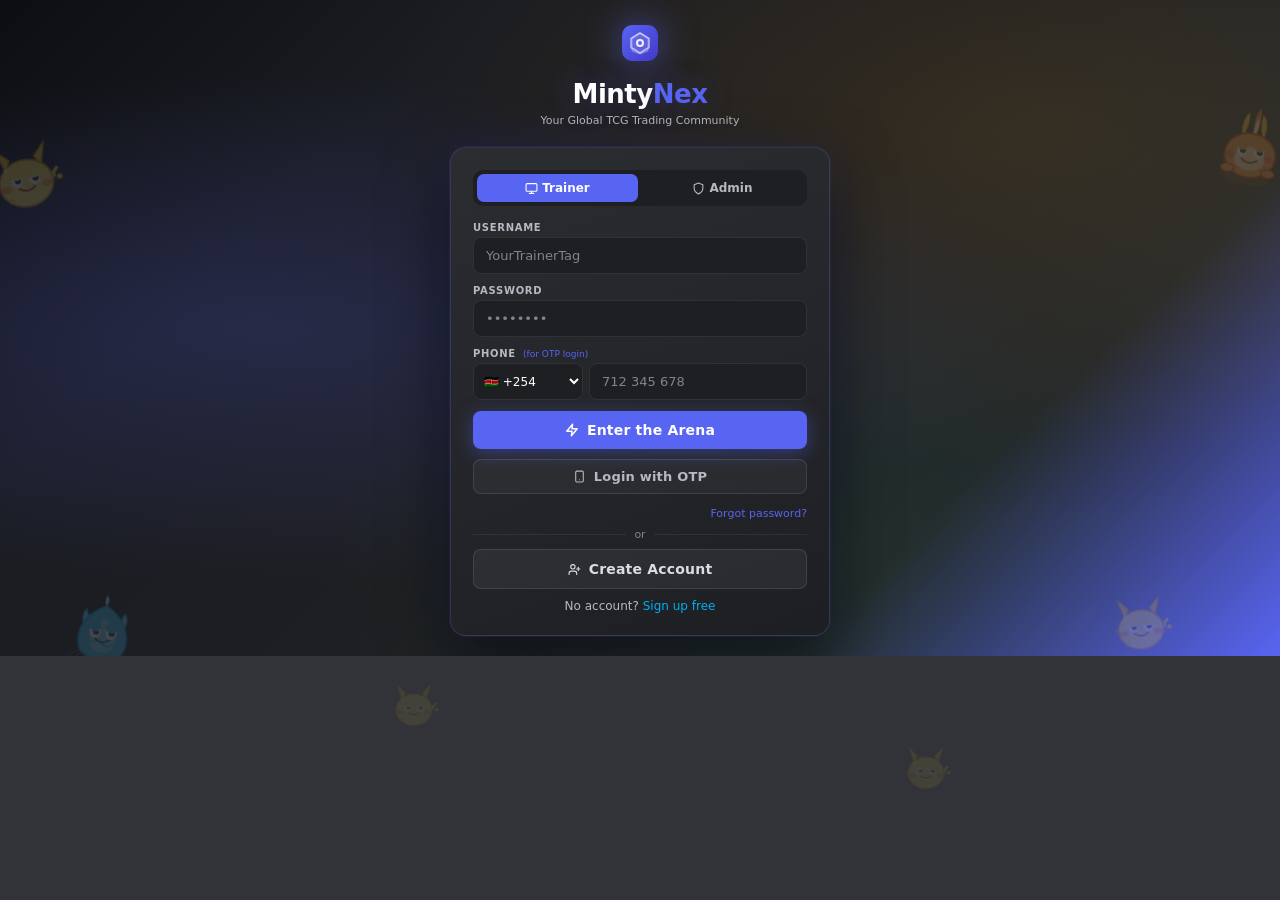
==== commit b3282091: "Add files via upload" ====
--- a/app.html
+++ b/app.html
@@ -1,1150 +1,1196 @@
-<!DOCTYPE html><html lang="en"><head>
+<!DOCTYPE html>
+<html lang="en">
+<head>
 <meta charset="UTF-8">
 <meta name="viewport" content="width=device-width,initial-scale=1.0,viewport-fit=cover">
-<title>MintyNex App</title>
+<meta name="theme-color" content="#1e1f22">
+<meta name="apple-mobile-web-app-capable" content="yes">
+<meta name="apple-mobile-web-app-status-bar-style" content="black-translucent">
+<title>MintyNex — TCG Social</title>
 <link rel="preconnect" href="https://fonts.googleapis.com">
 <link href="https://fonts.googleapis.com/css2?family=Nunito:wght@400;600;700;800;900&family=Orbitron:wght@700;900&display=swap" rel="stylesheet">
-<style>*{margin:0;padding:0;box-sizing:border-box;-webkit-tap-highlight-color:transparent}
-:root{--bg:#313338;--bg2:#2b2d31;--bg3:#232428;--bg4:#1e1f22;--bg5:#383a40;--gold:#f59e0b;--gold2:#fbbf24;--acc:#5865f2;--acc2:#7289da;--grn:#23a55a;--grn2:#3ba55c;--red:#ed4245;--red2:#f87171;--t1:#ffffff;--t2:#dbdee1;--t3:#b5bac1;--t4:#80848e;--bdr:rgba(255,255,255,.06);--input:#1e1f22}
-html,body{height:100%;overflow:hidden}
-body{font-family:system-ui,-apple-system,Arial,sans-serif;background:#313338;color:#fff;font-size:14px;display:flex;flex-direction:column}
-button{font-family:inherit;cursor:pointer}input,select,textarea{font-family:inherit}
-::-webkit-scrollbar{width:4px}::-webkit-scrollbar-thumb{background:rgba(255,255,255,.1);border-radius:4px}
-@keyframes fadeUp{from{opacity:0;transform:translateY(8px)}to{opacity:1;transform:translateY(0)}}
-@keyframes pulse{0%,100%{opacity:1}50%{opacity:.4}}
-@keyframes pfloat{0%,100%{transform:translateY(0) rotate(-2deg)}50%{transform:translateY(-10px) rotate(2deg)}}
-@keyframes pfloatR{0%,100%{transform:translateY(0) rotate(2deg)}50%{transform:translateY(-8px) rotate(-2deg)}}
-@keyframes holo{0%,100%{background-position:0 50%}50%{background-position:100% 50%}}
-@keyframes sweep{0%{left:-60%}100%{left:120%}}
-@keyframes spin{to{transform:rotate(360deg)}}
-@keyframes glow{0%,100%{box-shadow:0 0 8px rgba(88,101,242,.2)}50%{box-shadow:0 0 20px rgba(88,101,242,.5)}}
-#login-screen{position:fixed;inset:0;z-index:2000;background:linear-gradient(135deg,#1e1f22 0%,#23272a 30%,#2c2f33 55%,#5865f2 100%);display:flex;align-items:center;justify-content:center;padding:20px;overflow-y:auto}
-#login-screen.hidden{display:none!important}
-.lbox{width:100%;max-width:400px}
-.llogo{text-align:center;margin-bottom:22px}
-.llogo-icon{font-size:48px;display:block;margin-bottom:10px;animation:pfloat 3s ease-in-out infinite}
-.llogo-title{font-size:28px;font-weight:900;color:#fff;display:block;margin-bottom:2px;letter-spacing:-.5px}
-.llogo-title .acc{color:#5865f2}
-.llogo-sub{font-size:11px;color:#b5bac1}
-.lcard{background:#2b2d31;border:1px solid rgba(255,255,255,.08);border-radius:16px;padding:24px;box-shadow:0 20px 60px rgba(0,0,0,.5)}
-.ltabs{display:flex;gap:4px;background:#1e1f22;border-radius:10px;padding:4px;margin-bottom:18px}
-.ltab{flex:1;padding:8px;border-radius:7px;font-size:12px;font-weight:700;border:none;cursor:pointer;background:transparent;color:#b5bac1;transition:all .18s}
-.ltab.on{background:#5865f2;color:#fff}
-.fg{margin-bottom:12px}
-.fl{font-size:10px;font-weight:800;color:#b5bac1;letter-spacing:.7px;text-transform:uppercase;display:block;margin-bottom:4px}
-.fi{width:100%;background:#1e1f22;border:1px solid rgba(255,255,255,.08);border-radius:8px;padding:10px 12px;color:#fff;font-size:13px;outline:none;transition:border-color .18s}
-.fi:focus{border-color:#5865f2}
-.fi::placeholder{color:#80848e}
-select.fi{cursor:pointer}textarea.fi{resize:vertical}
-.lbtn{width:100%;padding:11px;font-size:14px;font-weight:700;border:none;border-radius:8px;cursor:pointer;margin-bottom:12px;transition:all .18s;letter-spacing:.2px}
-.lbtn.acc{background:#5865f2;color:#fff}
-.lbtn.acc:hover{background:#4752c4}
-.lbtn.danger{background:#ed4245;color:#fff}
-.lbtn.danger:hover{background:#c03537}
-.ldiv{display:flex;align-items:center;gap:8px;margin:10px 0;color:#80848e;font-size:11px}
-.ldiv::before,.ldiv::after{content:"";flex:1;height:1px;background:rgba(255,255,255,.07)}
-.lfoot{text-align:center;font-size:12px;color:#b5bac1}
-.lfoot a{color:#00aff4;cursor:pointer}
-.awarn{background:rgba(237,66,69,.08);border:1px solid rgba(237,66,69,.2);border-radius:8px;padding:10px;margin-bottom:12px;text-align:center;font-size:12px}
-.login-cards{position:absolute;inset:0;overflow:hidden;pointer-events:none;z-index:0}
-.login-cards img{position:absolute;width:100px;height:140px;object-fit:contain;border-radius:8px;opacity:.14;box-shadow:0 8px 24px rgba(0,0,0,.4)}
-.lbox{position:relative;z-index:1}
-#shell{display:none;flex-direction:column;height:100%;overflow:hidden}
-#shell.on{display:flex}
-.tnav{background:#1e1f22;border-bottom:1px solid rgba(255,255,255,.06);height:52px;display:flex;align-items:center;padding:0 12px;gap:8px;flex-shrink:0}
-.logo{display:flex;align-items:center;gap:8px;cursor:pointer;user-select:none;flex-shrink:0}
-.logo-txt{font-weight:900;font-size:17px}.logo-txt .a{color:#5865f2}.logo-txt .b{color:#f59e0b}
-.srch{flex:1;max-width:240px;background:#1e1f22;border:1px solid rgba(255,255,255,.06);border-radius:6px;padding:6px 10px;display:flex;align-items:center;gap:6px;transition:border-color .18s}
-.srch:focus-within{border-color:#5865f2}
-.srch input{background:none;border:none;outline:none;color:#fff;font-size:13px;width:100%}
-.srch input::placeholder{color:#80848e}
-.dtabs{display:flex;gap:2px;flex-shrink:0}
-.dta{padding:6px 10px;border-radius:6px;font-size:12px;font-weight:600;color:#b5bac1;border:none;background:none;cursor:pointer;transition:all .18s;white-space:nowrap}
-.dta:hover{background:rgba(255,255,255,.06);color:#fff}
-.dta.on{background:rgba(88,101,242,.15);color:#fff}
-.nav-r{margin-left:auto;display:flex;align-items:center;gap:4px;flex-shrink:0}
-.nic{width:32px;height:32px;border-radius:6px;border:none;background:transparent;color:#b5bac1;display:flex;align-items:center;justify-content:center;cursor:pointer;position:relative;transition:all .18s}
-.nic:hover{background:rgba(255,255,255,.08);color:#fff}
-.nbdg{position:absolute;top:-2px;right:-2px;background:#ed4245;color:#fff;border-radius:8px;padding:1px 4px;font-size:8px;font-weight:900;min-width:14px;text-align:center;border:1.5px solid #1e1f22}
-.ndot{position:absolute;top:3px;right:3px;width:8px;height:8px;background:#ed4245;border-radius:50%;border:2px solid #1e1f22}
-.avbtn{width:32px;height:32px;border-radius:50%;background:#5865f2;border:2px solid rgba(255,255,255,.15);font-size:14px;display:flex;align-items:center;justify-content:center;cursor:pointer;flex-shrink:0;transition:all .18s;overflow:hidden}
-.avbtn:hover{border-color:rgba(255,255,255,.35)}
-.avbtn img{width:100%;height:100%;object-fit:cover;border-radius:50%}
-.drop-wrap{position:relative}
-.drop{display:none;position:absolute;top:calc(100% + 8px);right:0;background:#18191c;border:1px solid rgba(255,255,255,.08);border-radius:12px;padding:6px;min-width:220px;z-index:999;box-shadow:0 20px 60px rgba(0,0,0,.7);animation:fadeUp .15s ease}
-.drop.on{display:block}
-.dh{padding:10px;background:rgba(88,101,242,.08);border-radius:8px;margin-bottom:5px}
-.dh-av{width:44px;height:44px;border-radius:50%;margin:0 auto 7px;background:#5865f2;border:2px solid rgba(255,255,255,.15);display:flex;align-items:center;justify-content:center;font-size:18px;overflow:hidden}
-.dh-av img{width:100%;height:100%;object-fit:cover;border-radius:50%}
-.dh-nm{font-weight:800;font-size:13px;text-align:center;margin-bottom:1px}
-.dh-rk{font-size:10px;color:#f59e0b;font-weight:600;text-align:center}
-.xpbar{height:3px;background:rgba(255,255,255,.08);border-radius:20px;overflow:hidden;margin-top:5px}
-.xpfill{height:100%;width:72%;background:#5865f2;border-radius:20px}
-.dstats{display:flex;margin-top:7px;text-align:center;gap:1px}
-.ds{flex:1}.dsv{font-weight:800;font-size:12px}.dsl{font-size:9px;color:#80848e;text-transform:uppercase}
-.dsdiv{width:1px;background:rgba(255,255,255,.06)}
-.dsep{height:1px;background:rgba(255,255,255,.06);margin:3px 0}
-.di{display:flex;align-items:center;gap:8px;padding:7px 8px;border-radius:6px;cursor:pointer;font-size:13px;font-weight:500;color:#dbdee1;border:none;background:none;width:100%;text-align:left;transition:all .15s}
-.di:hover{background:rgba(88,101,242,.15);color:#fff}
-.di.red{color:#ed4245}.di.red:hover{background:rgba(237,66,69,.15)}
-#gbn{position:fixed;bottom:0;left:0;right:0;height:60px;background:#232428;border-top:1px solid rgba(255,255,255,.06);z-index:200;display:none}
-#gbn-row{display:flex;width:100%;height:100%}
-.gbn{flex:1;display:flex;flex-direction:column;align-items:center;justify-content:center;gap:2px;border:none;background:none;color:#80848e;cursor:pointer;position:relative;transition:color .18s;padding:4px 1px}
-.gbn.on,.gbn:hover{color:#5865f2}
-.gbn-lbl{font-size:9px;font-weight:600;white-space:nowrap}
-.gbn-dot{position:absolute;top:6px;left:calc(50% + 8px);width:6px;height:6px;background:#ed4245;border-radius:50%;border:1.5px solid #232428}
-@media(max-width:720px){#gbn{display:flex}.dtabs{display:none!important}.srch{max-width:110px}}
-@media(max-width:400px){.srch{display:none}}
-#pages{flex:1;overflow:hidden;position:relative;min-height:0}
-.pg{position:absolute;inset:0;display:none;flex-direction:column;overflow:hidden;animation:fadeUp .2s ease}
-.pg.on{display:flex}
-#adm{position:fixed;inset:0;z-index:900;background:#313338;display:none;flex-direction:column;overflow:hidden}
-#adm.on{display:flex}
-.admtop{height:48px;background:#1e1f22;border-bottom:1px solid rgba(255,255,255,.06);display:flex;align-items:center;padding:0 12px;gap:8px;flex-shrink:0}
-.admnm{font-weight:800;font-size:15px}.admnm .a{color:#5865f2}.admnm .b{color:#f59e0b}
-.god{background:rgba(237,66,69,.12);color:#ed4245;border:1px solid rgba(237,66,69,.25);border-radius:5px;padding:2px 8px;font-size:10px;font-weight:800;white-space:nowrap;flex-shrink:0}
-.ldot2{width:7px;height:7px;border-radius:50%;background:#23a55a;animation:pulse 2s infinite;flex-shrink:0}
-.admtabs{height:44px;background:#1e1f22;border-bottom:1px solid rgba(255,255,255,.06);display:flex;align-items:stretch;overflow-x:auto;flex-shrink:0;scrollbar-width:none}
-.admtabs::-webkit-scrollbar{display:none}
-.atab{display:flex;flex-direction:column;align-items:center;justify-content:center;gap:2px;padding:0 10px;min-width:60px;font-size:9px;font-weight:700;color:#80848e;border:none;background:none;white-space:nowrap;flex-shrink:0;border-bottom:2px solid transparent;cursor:pointer;transition:all .15s;height:100%}
-.atab:hover{color:#dbdee1;background:rgba(255,255,255,.04)}
-.atab.on{color:#fff;border-bottom-color:#5865f2;background:rgba(88,101,242,.08)}
-.admbody{flex:1;overflow-y:auto;padding:14px;background:#313338}
-.asec{display:none}.asec.on{display:block;animation:fadeUp .2s ease}.adm-sec{display:none}.adm-sec.on{display:block;animation:fadeUp .2s ease}
-.sb{width:200px;flex-shrink:0;background:#2b2d31;border-right:1px solid rgba(255,255,255,.04);overflow-y:auto;padding:10px 8px}
-@media(max-width:767px){.sb{display:none}}
-.sbcard{background:rgba(88,101,242,.08);border:1px solid rgba(255,255,255,.06);border-radius:10px;padding:10px;margin-bottom:10px;text-align:center}
-.sbav{width:44px;height:44px;border-radius:50%;margin:0 auto 6px;border:2px solid rgba(88,101,242,.4);background:#5865f2;font-size:18px;display:flex;align-items:center;justify-content:center;overflow:hidden}
-.sbav img{width:100%;height:100%;object-fit:cover;border-radius:50%}
-.sbnm{font-weight:800;font-size:12px;margin-bottom:1px}.sblv{font-size:10px;color:#f59e0b;font-weight:600}
-.sbstats{display:flex;background:rgba(0,0,0,.2);border-radius:6px;overflow:hidden;margin-top:7px}
-.sbs{flex:1;padding:5px 3px;text-align:center;border-right:1px solid rgba(255,255,255,.05)}.sbs:last-child{border-right:none}
-.sbsv{font-weight:800;font-size:12px;color:#f59e0b}.sbsl{font-size:8px;color:#80848e;text-transform:uppercase}
-.sni{display:flex;align-items:center;gap:8px;padding:7px 8px;border-radius:6px;font-size:12px;font-weight:600;color:#b5bac1;border:none;background:none;width:100%;text-align:left;cursor:pointer;transition:all .15s}
-.sni:hover,.sni.on{background:rgba(88,101,242,.12);color:#fff}
-.sni.on{border-left:2px solid #5865f2;padding-left:6px}
-.snib{margin-left:auto;background:#ed4245;color:#fff;border-radius:8px;padding:1px 5px;font-size:9px;font-weight:800}
-.scr{flex:1;overflow-y:auto;-webkit-overflow-scrolling:touch}
-.scr-pb{padding-bottom:70px}
-.card{background:#2b2d31;border-radius:10px;padding:12px;border:1px solid rgba(255,255,255,.06);transition:border-color .18s}
-.card:hover{border-color:rgba(255,255,255,.1)}
-.csm{padding:9px 11px;border-radius:8px}
-.btn{display:inline-flex;align-items:center;justify-content:center;gap:5px;padding:8px 14px;border-radius:6px;font-weight:700;font-size:12px;border:none;cursor:pointer;white-space:nowrap;transition:all .18s}
-.btn:active{transform:scale(.96)}
-.bg{background:#5865f2;color:#fff}.bg:hover{background:#4752c4}
-.bgrn{background:#23a55a;color:#fff}.bgrn:hover{background:#1e8a4a}
-.brd{background:#ed4245;color:#fff}.brd:hover{background:#c03537}
-.bgh{background:rgba(255,255,255,.06);color:#dbdee1;border:1px solid rgba(255,255,255,.08)}
-.bgh:hover{background:rgba(255,255,255,.12);color:#fff}
-.bsm{padding:6px 11px;font-size:11px;border-radius:5px}
-.bxs{padding:4px 9px;font-size:10px;border-radius:5px}
-.bfw{width:100%}
-.bdg{display:inline-flex;align-items:center;gap:2px;border-radius:20px;padding:2px 7px;font-size:10px;font-weight:700}
-.bdg-g{background:rgba(245,158,11,.14);color:#fbbf24;border:1px solid rgba(245,158,11,.25)}
-.bdg-grn{background:rgba(35,165,90,.14);color:#3ba55c;border:1px solid rgba(35,165,90,.25)}
-.bdg-r{background:rgba(237,66,69,.14);color:#ed4245;border:1px solid rgba(237,66,69,.25)}
-.bdg-b{background:rgba(88,101,242,.14);color:#7289da;border:1px solid rgba(88,101,242,.25)}
-.bdg-v{background:rgba(245,158,11,.12);color:#f59e0b;border:1px solid rgba(245,158,11,.22)}
-.sh{display:flex;align-items:center;justify-content:space-between;margin-bottom:10px;flex-wrap:wrap;gap:5px}
-.sh-t{font-weight:800;font-size:14px;display:flex;align-items:center;gap:6px}
-.sh-m{font-size:11px;font-weight:700;color:#5865f2;cursor:pointer}.sh-m:hover{color:#7289da}
-.hero{padding:18px clamp(14px,4vw,26px);position:relative;overflow:hidden;flex-shrink:0;background:linear-gradient(135deg,#2c2f33,#23272a)}
-.hero h1{font-size:clamp(16px,4vw,22px);font-weight:900;color:#fff;margin-bottom:4px}
-.hero p{font-size:12px;color:#b5bac1;margin-bottom:10px}
-.on-dot{display:inline-block;width:7px;height:7px;border-radius:50%;background:#23a55a;animation:pulse 2s infinite;vertical-align:middle;margin-right:3px}
-.post{background:#2b2d31;border-radius:10px;padding:12px;border:1px solid rgba(255,255,255,.06);margin-bottom:10px;animation:fadeUp .3s ease}
-.post:hover{border-color:rgba(255,255,255,.1)}
-.post-hd{display:flex;align-items:center;gap:9px;margin-bottom:9px}
-.post-av{width:38px;height:38px;border-radius:50%;flex-shrink:0;display:flex;align-items:center;justify-content:center;font-size:16px;border:2px solid rgba(255,255,255,.1);position:relative;overflow:hidden}
-.post-av img{width:100%;height:100%;object-fit:cover;border-radius:50%}
-.post-av .od{position:absolute;bottom:1px;right:1px;width:9px;height:9px;border-radius:50%;background:#23a55a;border:2px solid #2b2d31}
-.post-nm{font-weight:800;font-size:13px;display:flex;align-items:center;gap:4px;flex-wrap:wrap}
-.post-tm{font-size:10px;color:#80848e;margin-top:1px}
-.post-img{width:100%;aspect-ratio:16/9;border-radius:8px;display:flex;align-items:center;justify-content:center;font-size:56px;margin-bottom:8px;position:relative;overflow:hidden;background:#1e1f22}
-.post-img::after{content:"";position:absolute;inset:0;background:linear-gradient(0deg,rgba(30,31,34,.6),transparent)}
-.post-bdg{position:absolute;bottom:7px;left:8px;z-index:1;background:rgba(30,31,34,.9);border:1px solid rgba(255,255,255,.15);border-radius:5px;padding:3px 7px;font-size:10px;font-weight:800;color:#f59e0b}
-.post-cap{font-size:13px;color:#dbdee1;line-height:1.55;margin-bottom:8px}
-.post-acts{display:flex;align-items:center;gap:3px;border-top:1px solid rgba(255,255,255,.06);padding-top:8px}
-.pab{display:flex;align-items:center;gap:4px;padding:5px 8px;border-radius:5px;border:none;background:none;cursor:pointer;font-size:12px;font-weight:600;color:#b5bac1;transition:all .18s}
-.pab:hover{background:rgba(255,255,255,.06);color:#fff}
-.pab.liked{color:#ed4245;background:rgba(237,66,69,.08)}
-.pab.commented{color:#5865f2;background:rgba(88,101,242,.08)}
-.thint{margin-left:auto;display:flex;align-items:center;gap:4px;background:rgba(88,101,242,.1);border:1px solid rgba(88,101,242,.2);border-radius:5px;padding:4px 9px;font-size:11px;font-weight:700;color:#7289da;cursor:pointer;transition:all .18s}
-.thint:hover{background:rgba(88,101,242,.2);color:#fff}
-.tcg{background:#2b2d31;border-radius:10px;overflow:hidden;border:1px solid rgba(255,255,255,.06);cursor:pointer;transition:all .2s}
-.tcg:hover{transform:translateY(-3px);border-color:rgba(88,101,242,.35);box-shadow:0 8px 20px rgba(0,0,0,.4)}
-.tcg-art{aspect-ratio:3/4;display:flex;align-items:center;justify-content:center;font-size:44px;position:relative;overflow:hidden;background:#1e1f22}
-.tcg-art img{position:absolute;inset:0;width:100%;height:100%;object-fit:cover}
-.tcg-art::after{content:"";position:absolute;inset:0;background:linear-gradient(0deg,rgba(30,31,34,.85),transparent 50%)}
-.tcg-art-top{position:absolute;top:6px;left:6px;z-index:2;background:rgba(35,165,90,.9);border-radius:4px;padding:2px 6px;font-size:9px;font-weight:800;color:#fff}
-.tcg-art-badge{position:absolute;top:6px;right:6px;z-index:2;background:rgba(30,31,34,.85);border:1px solid rgba(245,158,11,.4);border-radius:4px;padding:2px 6px;font-size:9px;font-weight:700;color:#f59e0b}
-.tcg-body{padding:7px 9px 9px}
-.tcg-nm{font-weight:800;font-size:11px;margin-bottom:2px;color:#fff}
-.tcg-meta{font-size:10px;color:#80848e;margin-bottom:5px}
-.tcg-price{font-size:14px;font-weight:900;color:#f59e0b;margin-bottom:6px}
-.tc{background:#2b2d31;border-radius:10px;overflow:hidden;border:1px solid rgba(255,255,255,.06);transition:all .2s}
-.tc:hover{border-color:rgba(88,101,242,.3);transform:translateY(-2px)}
-.tc-ban{height:60px;display:flex;align-items:center;justify-content:center;font-size:28px;position:relative;overflow:hidden}
-.tc-ban::after{content:"";position:absolute;inset:0;background:linear-gradient(0deg,rgba(43,45,49,.95),transparent 55%)}
-.tc-body{padding:0 10px 10px}
-.tc-avrow{margin-top:-18px;margin-bottom:6px;display:flex;justify-content:space-between;align-items:flex-end}
-.tc-av{width:40px;height:40px;border-radius:50%;border:2px solid rgba(255,255,255,.15);display:flex;align-items:center;justify-content:center;font-size:18px;position:relative;overflow:hidden}
-.tc-nm{font-weight:800;font-size:13px;margin-bottom:2px}
-.tc-loc{font-size:11px;color:#80848e;margin-bottom:6px;display:flex;align-items:center;gap:3px}
-.tc-stats{display:grid;grid-template-columns:repeat(3,1fr);background:rgba(0,0,0,.2);border-radius:6px;overflow:hidden;margin-bottom:7px}
-.tcs{padding:5px;text-align:center;border-right:1px solid rgba(255,255,255,.05)}.tcs:last-child{border-right:none}
-.tcsv{font-weight:800;font-size:12px;color:#f59e0b}.tcsl{font-size:8px;color:#80848e;text-transform:uppercase}
-.hc{aspect-ratio:2.5/3.5;border-radius:8px;position:relative;cursor:pointer;overflow:hidden;transition:all .2s;background:#1e1f22;border:1px solid rgba(255,255,255,.06)}
-.hc:hover{transform:scale(1.04) translateY(-3px);box-shadow:0 10px 24px rgba(0,0,0,.5);border-color:rgba(88,101,242,.4)}
-.hc-gl{position:absolute;inset:0;background:linear-gradient(135deg,rgba(255,255,255,.06),rgba(88,101,242,.04));background-size:200% 200%;animation:holo 4s ease infinite;z-index:2;border-radius:8px}
-.hc-sw{position:absolute;top:0;width:40%;height:100%;background:linear-gradient(90deg,transparent,rgba(255,255,255,.06),transparent);animation:sweep 3s ease-in-out infinite;z-index:3}
-.hc-real-card{position:absolute;inset:0;width:100%;height:100%;object-fit:cover;border-radius:8px;z-index:1;transition:transform .3s}
-.hc:hover .hc-real-card{transform:scale(1.05)}
-.hc-grade-badge{position:absolute;bottom:5px;left:50%;transform:translateX(-50%);background:rgba(0,0,0,.8);backdrop-filter:blur(4px);border:1px solid rgba(245,158,11,.5);border-radius:12px;padding:2px 9px;font-size:9px;font-weight:800;color:#f59e0b;z-index:10;white-space:nowrap}
-.hc-e{display:flex;align-items:center;justify-content:center;flex-direction:column;gap:3px;border:2px dashed rgba(255,255,255,.1)}
-.hc-e:hover{border-color:rgba(88,101,242,.4);background:rgba(88,101,242,.04)}
-.brow{display:flex;gap:7px;align-items:flex-end;margin-bottom:8px}
-.brow.me{flex-direction:row-reverse}
-.bav{width:28px;height:28px;border-radius:50%;display:flex;align-items:center;justify-content:center;font-size:13px;flex-shrink:0;background:#383a40;overflow:hidden}
-.bav img{width:100%;height:100%;object-fit:cover;border-radius:50%}
-.bbl{max-width:72%;padding:8px 12px;border-radius:10px;font-size:13px;line-height:1.5;word-break:break-word}
-.bbl.them{background:#383a40;border-bottom-left-radius:2px}
-.bbl.me{background:#5865f2;color:#fff;border-bottom-right-radius:2px}
-.msg-area{padding:8px 12px;background:#383a40;border-top:1px solid rgba(255,255,255,.06);display:flex;gap:7px;align-items:center;flex-shrink:0;border-radius:0 0 0 0}
-.msg-in{flex:1;background:#383a40;border:none;border-radius:6px;padding:8px 12px;color:#fff;font-size:13px;outline:none}
-.msg-in::placeholder{color:#80848e}
-.msg-send{width:34px;height:34px;border-radius:6px;background:#5865f2;border:none;cursor:pointer;color:#fff;display:flex;align-items:center;justify-content:center;flex-shrink:0;transition:all .18s}
-.msg-send:hover{background:#4752c4}
-.stat-b{background:#2b2d31;border-radius:8px;padding:10px;text-align:center;border:1px solid rgba(255,255,255,.06);cursor:pointer;transition:all .18s}
-.stat-b:hover{transform:translateY(-1px);border-color:rgba(255,255,255,.12)}
-.stat-v{font-size:20px;font-weight:900;margin-bottom:2px;color:#f59e0b}
-.stat-l{font-size:9px;color:#80848e;text-transform:uppercase;letter-spacing:.4px}
-.modal-bg{display:none;position:fixed;inset:0;background:rgba(0,0,0,.8);z-index:800;align-items:flex-end;justify-content:center;padding:16px}
-.modal-bg.on{display:flex}
-@media(min-width:600px){.modal-bg{align-items:center}}
-.modal{background:#313338;border:1px solid rgba(255,255,255,.08);border-radius:12px;padding:clamp(14px,4vw,20px);width:100%;max-width:440px;animation:fadeUp .2s ease;max-height:88vh;overflow-y:auto;position:relative}
-.mc{position:absolute;top:10px;right:10px;width:26px;height:26px;border-radius:50%;background:rgba(255,255,255,.06);border:none;cursor:pointer;color:#dbdee1;font-size:12px;display:flex;align-items:center;justify-content:center;transition:all .18s}
-.mc:hover{background:rgba(255,255,255,.12)}
-.ni{display:flex;gap:10px;padding:10px 11px;border-radius:8px;margin-bottom:6px;background:#2b2d31;border:1px solid rgba(255,255,255,.05)}
-.ni.unread{border-color:rgba(88,101,242,.2);background:rgba(88,101,242,.04)}
-.ni-ic{width:36px;height:36px;border-radius:50%;display:flex;align-items:center;justify-content:center;font-size:16px;flex-shrink:0}
-.ni-dot{width:7px;height:7px;border-radius:50%;background:#5865f2;flex-shrink:0;margin-top:3px}
-.prof-ban{overflow:hidden;flex-shrink:0;background:linear-gradient(135deg,#5865f2,#23a55a,#f59e0b);background-size:cover;background-position:center;position:relative}
-.ptab-row{display:flex;border-bottom:1px solid rgba(255,255,255,.06);overflow-x:auto;scrollbar-width:none;flex-shrink:0;background:#2b2d31}
-.ptab-row::-webkit-scrollbar{display:none}
-.ptab{padding:10px 14px;font-size:12px;font-weight:600;color:#80848e;border:none;background:none;white-space:nowrap;cursor:pointer;border-bottom:2px solid transparent;transition:all .18s;flex-shrink:0}
-.ptab:hover{color:#dbdee1}
-.ptab.on{color:#fff;border-bottom-color:#5865f2}
-.ptab-sec{display:none}.ptab-sec.on{display:block;animation:fadeUp .2s ease}
-.g2{display:grid;grid-template-columns:1fr 1fr;gap:9px}
-.g3{display:grid;grid-template-columns:repeat(3,1fr);gap:9px}
-.g4{display:grid;grid-template-columns:repeat(4,1fr);gap:8px}
-.ga{display:grid;grid-template-columns:repeat(auto-fill,minmax(130px,1fr));gap:9px}
-.ga-lg{display:grid;grid-template-columns:repeat(auto-fill,minmax(150px,1fr));gap:10px}
-@media(max-width:480px){.g4{grid-template-columns:1fr 1fr}.g3{grid-template-columns:1fr 1fr}}
-.lrow{display:flex;align-items:center;gap:8px;padding:8px 0;border-bottom:1px solid rgba(255,255,255,.05)}
-.lrow:last-child{border-bottom:none}
-.tog{width:40px;height:22px;border-radius:11px;position:relative;cursor:pointer;display:inline-block;background:rgba(255,255,255,.1);transition:background .2s;vertical-align:middle;flex-shrink:0}
-.tog.on{background:#23a55a}
-.tog-d{width:18px;height:18px;border-radius:50%;background:#fff;position:absolute;top:2px;left:2px;transition:left .2s;pointer-events:none}
-.tog.on .tog-d{left:20px}
-.gold{color:#fbbf24}.grn{color:#3ba55c}.red{color:#ed4245}.muted{color:#80848e}
-.mono{font-family:monospace;font-size:11px}
-.poke-deco{position:absolute;pointer-events:none;z-index:0;user-select:none}
-.poke-deco img{width:100%;height:100%;object-fit:contain;opacity:.3;filter:drop-shadow(0 4px 16px rgba(88,101,242,.4));transition:opacity .3s}
-.hero .poke-deco img{opacity:.36}
-.poke-deco.flip img{animation:pfloatR 6s ease-in-out infinite}
-.poke-deco img{animation:pfloat 5s ease-in-out infinite}
-.photo-upload-btn{position:absolute;bottom:0;right:0;width:26px;height:26px;border-radius:50%;background:#5865f2;border:2.5px solid #313338;display:flex;align-items:center;justify-content:center;cursor:pointer;font-size:12px;color:#fff;transition:all .18s;z-index:10}
-.photo-upload-btn:hover{background:#4752c4;transform:scale(1.1)}
-.ban-upload-btn{position:absolute;top:8px;right:10px;background:rgba(0,0,0,.55);border:1px solid rgba(255,255,255,.2);border-radius:6px;padding:4px 10px;font-size:11px;font-weight:700;color:#fff;cursor:pointer;backdrop-filter:blur(4px);transition:all .18s;z-index:10;display:flex;align-items:center;gap:4px}
-.ban-upload-btn:hover{background:rgba(0,0,0,.75)}
-.verify-progress{display:flex;gap:3px;margin-bottom:18px}
-.vp-step{flex:1;height:3px;background:rgba(255,255,255,.08);border-radius:2px}
-.vp-step.done{background:#23a55a}
-.vp-step.active{background:#5865f2}
-.verify-step{display:none;animation:fadeUp .2s ease}
-.verify-step.on{display:block}
-.comment-box{background:#383a40;border-radius:8px;padding:10px;margin-bottom:8px;animation:fadeUp .2s ease}
-.comment-hd{display:flex;align-items:center;gap:7px;margin-bottom:5px}
-.comment-av{width:26px;height:26px;border-radius:50%;display:flex;align-items:center;justify-content:center;font-size:12px;flex-shrink:0;background:#232428;overflow:hidden}
-.comment-av img{width:100%;height:100%;object-fit:cover;border-radius:50%}
-.post-img .card-art{position:absolute;right:-8px;top:50%;transform:translateY(-50%);height:90%;width:auto;z-index:1;opacity:.75;filter:drop-shadow(-10px 0 20px rgba(0,0,0,.7))}
-
-.toast{position:fixed;bottom:80px;left:50%;transform:translateX(-50%);background:#383a40;color:#fff;padding:10px 18px;border-radius:8px;font-size:13px;font-weight:600;z-index:9999;opacity:0;pointer-events:none;transition:all .3s;white-space:nowrap;border:1px solid rgba(255,255,255,.1)}
-.toast.on{opacity:1;transform:translateX(-50%) translateY(-4px)}
-.toast.grn{background:#23a55a;border-color:rgba(255,255,255,.2)}
-.toast.red{background:#ed4245;border-color:rgba(255,255,255,.2)}
-
-
-/* ===== APP FLOATING POKEMON BG ===== */
-.app-pkm {
-  position:absolute;
-  font-size:clamp(18px,3vw,38px);
-  opacity:0.04;
-  user-select:none;
-  pointer-events:none;
-  filter:drop-shadow(0 0 8px currentColor);
+<link rel="stylesheet" href="app-styles-base.css">
+<link rel="stylesheet" href="app-styles-creatures.css">
+<style>
+#login-screen{background:linear-gradient(135deg,#0d0e11 0%,#1a1c22 25%,#1e1f22 50%,#23272a 75%,#5865f2 100%);position:relative;overflow:hidden}
+#login-screen::before{content:'';position:absolute;inset:0;background:radial-gradient(ellipse at 20% 50%,rgba(88,101,242,.18) 0%,transparent 55%),radial-gradient(ellipse at 80% 20%,rgba(245,158,11,.10) 0%,transparent 45%),radial-gradient(ellipse at 60% 85%,rgba(35,165,90,.08) 0%,transparent 40%);pointer-events:none}
+.llogo-icon{filter:drop-shadow(0 0 18px rgba(88,101,242,.6))}
+.llogo-title{text-shadow:0 0 30px rgba(88,101,242,.4)}
+.lcard{background:linear-gradient(160deg,rgba(43,45,49,.97) 0%,rgba(30,31,34,.97) 100%);border:1px solid rgba(88,101,242,.25);box-shadow:0 0 0 1px rgba(255,255,255,.04),0 24px 64px rgba(0,0,0,.6),0 0 40px rgba(88,101,242,.12);backdrop-filter:blur(12px)}
+.fi-glow:focus{border-color:#5865f2;box-shadow:0 0 0 3px rgba(88,101,242,.15)}
+.lbtn-pulse{background:linear-gradient(135deg,#5865f2,#4752c4);box-shadow:0 4px 20px rgba(88,101,242,.4);animation:btnGlow 2.4s ease-in-out infinite}
+.lbtn-pulse:hover{box-shadow:0 6px 28px rgba(88,101,242,.6);transform:translateY(-1px)}
+@keyframes btnGlow{0%,100%{box-shadow:0 4px 20px rgba(88,101,242,.35)}50%{box-shadow:0 4px 30px rgba(88,101,242,.7)}}
+.lbtn-otp{width:100%;padding:9px;font-size:13px;font-weight:700;border:1px solid rgba(255,255,255,.1);border-radius:8px;cursor:pointer;margin-bottom:10px;color:#b5bac1;background:rgba(255,255,255,.04);transition:all .18s}
+.lbtn-otp:hover{background:rgba(255,255,255,.08);color:#fff;border-color:rgba(88,101,242,.4)}
+.lbtn-ghost{width:100%;padding:11px;font-size:14px;font-weight:700;background:rgba(255,255,255,.05);color:#dbdee1;border:1px solid rgba(255,255,255,.1);border-radius:8px;cursor:pointer;margin-bottom:10px;transition:all .18s}
+.lbtn-ghost:hover{background:rgba(255,255,255,.09);border-color:rgba(255,255,255,.2)}
+.phone-wrap{display:flex;gap:6px}
+.fi-dial{width:110px;flex-shrink:0;padding:9px 6px;font-size:12px}
+.fi-phone{flex:1}
+.fl-opt{font-weight:400;text-transform:none;letter-spacing:0;color:#5865f2;margin-left:3px;font-size:9px}
+.otp-row{background:rgba(88,101,242,.06);border:1px solid rgba(88,101,242,.2);border-radius:10px;padding:12px;margin-bottom:10px}
+.otp-inputs{display:flex;gap:7px;justify-content:center;margin:8px 0}
+.otp-box{width:40px!important;height:44px;text-align:center;font-size:18px;font-weight:800;padding:4px!important;border-radius:8px!important;border-color:rgba(88,101,242,.3)!important}
+.otp-box:focus{border-color:#5865f2!important;box-shadow:0 0 0 2px rgba(88,101,242,.25)!important}
+.adm-disputes-header{background:linear-gradient(135deg,rgba(114,137,218,.12),rgba(88,101,242,.06));border:1px solid rgba(114,137,218,.2);border-radius:10px;padding:12px 14px;margin-bottom:12px}
+.dispute-filter-btn.active{background:#5865f2!important;color:#fff!important}
+.dispute-filter-btn{transition:all .15s}
+.post-acts .pab[data-action="share"] svg{transition:transform .2s}
+.post-acts .pab[data-action="share"]:hover svg{transform:translateY(-2px)}
+.post-acts .pab.shared{color:#5865f2!important}
+
+/* ── Toast text always white ── */
+.toast{color:#fff!important}
+.toast.grn{background:#23a55a!important;color:#fff!important;border-color:rgba(255,255,255,.25)!important}
+.toast.red{background:#ed4245!important;color:#fff!important;border-color:rgba(255,255,255,.25)!important}
+.toast.gold{background:#d97706!important;color:#fff!important;border-color:rgba(255,255,255,.25)!important}
+.toast.on{color:#fff!important}
+.composer-card{background:linear-gradient(135deg,rgba(43,45,49,1) 0%,rgba(35,36,40,1) 100%);border:1px solid rgba(88,101,242,.18);border-radius:14px;padding:14px;margin-bottom:14px;box-shadow:0 4px 20px rgba(0,0,0,.3)}
+.composer-avatar-ring{background:linear-gradient(135deg,#5865f2,#f59e0b);padding:2px;border-radius:50%}
+.composer-inner-av{width:36px;height:36px;border-radius:50%;background:#5865f2;display:flex;align-items:center;justify-content:center;font-size:15px;flex-shrink:0;overflow:hidden;border:2px solid #2b2d31}
+.composer-input{background:rgba(30,31,34,.9)!important;border:1px solid rgba(255,255,255,.06)!important;border-radius:20px!important;font-size:13px}
+.composer-input:focus{border-color:rgba(88,101,242,.5)!important;box-shadow:0 0 0 3px rgba(88,101,242,.1)!important}
+.composer-btn-row{display:flex;gap:6px;justify-content:space-between;align-items:center;flex-wrap:wrap}
+.composer-media-btns{display:flex;gap:5px;flex-wrap:wrap}
+.admtop{background:linear-gradient(135deg,#1a1c22,#1e1f22);border-bottom:1px solid rgba(88,101,242,.2)}
+.admtabs{background:linear-gradient(to bottom,#1e1f22,#1a1c22);border-right:1px solid rgba(255,255,255,.04)}
+.adm-sec{animation:fadeUp .2s ease}
+
+/* Premium modal */
+#premiumModal{position:fixed;inset:0;z-index:3000;background:rgba(0,0,0,.87);backdrop-filter:blur(10px);display:none;align-items:center;justify-content:center;padding:16px}
+#premiumModal.on{display:flex}
+.premium-modal-inner{background:linear-gradient(160deg,#1e1f22,#232428);border:1px solid rgba(245,158,11,.32);border-radius:18px;padding:28px 22px;max-width:400px;width:100%;box-shadow:0 0 60px rgba(245,158,11,.12),0 24px 64px rgba(0,0,0,.7);text-align:center;position:relative;animation:slideUp .3s ease;overflow-y:auto;max-height:90vh}
+.premium-modal-inner *{color:#dbdee1}
+.premium-modal-inner h2,.premium-modal-inner strong,.premium-modal-inner .price{color:#fff}
+.close-prem{position:absolute;top:14px;right:14px;background:rgba(255,255,255,.06);border:none;color:#b5bac1;width:28px;height:28px;border-radius:50%;cursor:pointer;font-size:14px;display:flex;align-items:center;justify-content:center;transition:all .18s}
+.close-prem:hover{background:rgba(255,255,255,.12);color:#fff}
+.plan-opt{background:#2b2d31;border:2px solid rgba(255,255,255,.07);border-radius:10px;padding:12px 8px;cursor:pointer;transition:all .18s;text-align:center}
+.plan-opt.selected,.plan-opt:hover{border-color:#f59e0b;background:rgba(245,158,11,.07)}
+.plan-opt .price{font-size:18px;font-weight:900;color:#f59e0b!important}
+.plan-opt .period{font-size:10px;color:#80848e!important;margin-top:1px}
+.plan-opt .save-tag{display:inline-block;background:rgba(35,165,90,.2);color:#3ba55c!important;font-size:9px;font-weight:700;padding:1px 6px;border-radius:20px;margin-top:4px}
+
+/* Trial popup */
+#trialPopup{position:fixed;inset:0;z-index:2500;background:rgba(0,0,0,.82);backdrop-filter:blur(10px);display:none;align-items:center;justify-content:center;padding:16px}
+#trialPopup.on{display:flex}
+.trial-popup-card{background:linear-gradient(160deg,#1e1f22 0%,#232428 100%);border:1px solid rgba(245,158,11,.35);border-radius:20px;padding:28px 22px;max-width:390px;width:100%;text-align:center;box-shadow:0 0 80px rgba(245,158,11,.12),0 24px 64px rgba(0,0,0,.85);animation:slideUp .35s ease;overflow-y:auto;max-height:90vh}
+.trial-popup-card h2{font-size:20px;font-weight:900;margin-bottom:6px;color:#ffffff!important}
+.trial-popup-card p{font-size:13px;color:#b5bac1!important;line-height:1.6;margin-bottom:18px}
+.trial-features-grid{display:grid;grid-template-columns:1fr 1fr;gap:8px;margin-bottom:18px}
+.trial-feat{background:#2b2d31;border:1px solid rgba(255,255,255,.08);border-radius:8px;padding:10px 8px;text-align:center}
+.trial-feat-icon{font-size:1.3rem;display:block;margin-bottom:5px}
+.trial-feat-label{font-size:11px;font-weight:700;color:#dbdee1!important;display:block}
+
+/* Premium banner */
+.premium-banner{background:linear-gradient(135deg,rgba(245,158,11,.12),rgba(88,101,242,.05));border:1px solid rgba(245,158,11,.25);border-radius:10px;padding:12px 14px;margin:0 12px 10px;display:flex;align-items:center;gap:10px}
+
+/* Bigger trade tabs */
+#tradeTabs{display:flex;overflow-x:auto;scrollbar-width:none;background:#2b2d31;border-bottom:1px solid rgba(255,255,255,.06);flex-shrink:0;gap:2px;padding:6px}
+#tradeTabs::-webkit-scrollbar{display:none}
+#tradeTabs .atab{font-size:12px!important;padding:10px 16px!important;border-radius:8px;white-space:nowrap;font-weight:700;background:transparent;border:none;color:#b5bac1;cursor:pointer;transition:all .18s;flex-shrink:0}
+#tradeTabs .atab.on{background:rgba(88,101,242,.15);color:#fff}
+#tradeTabs .atab:hover:not(.on){background:rgba(255,255,255,.05);color:#fff}
+
+/* Players hero — remove Africa subtitle */
+#pg-players .hero p{display:none}
+#pg-mart .hero p{display:none}
+
+/* Alert banner */
+.alert-banner{margin:10px 12px 0;padding:10px 14px;border-radius:8px;font-size:12px;font-weight:600;display:flex;align-items:center;gap:8px;animation:fadeUp .3s ease}
+.alert-banner.info{background:rgba(88,101,242,.12);border:1px solid rgba(88,101,242,.25);color:#7289da}
+.alert-banner.warn{background:rgba(245,158,11,.12);border:1px solid rgba(245,158,11,.25);color:#fbbf24}
+.alert-banner.success{background:rgba(35,165,90,.12);border:1px solid rgba(35,165,90,.25);color:#3ba55c}
+
+/* Ensure all text is visible */
+.tcg-nm{color:#fff!important;font-size:13px;font-weight:700;margin-bottom:3px}
+.tcg-meta{color:#b5bac1!important;font-size:10px;margin-bottom:5px}
+.tcg-price{color:#f59e0b!important;font-size:15px;font-weight:900;margin-bottom:8px}
+.tc-nm{color:#fff!important;font-size:13px;font-weight:800;margin-bottom:2px}
+.tc-loc{color:#b5bac1!important;font-size:11px;margin-bottom:6px}
+.post-cap{color:#dbdee1!important;font-size:13px;line-height:1.5;margin-bottom:6px}
+.sh-t{color:#fff!important}
+.stat-v{color:#f59e0b!important;font-size:17px;font-weight:900}
+.stat-l{color:#80848e!important;font-size:9px;text-transform:uppercase;margin-top:1px}
+
+/* Free badge */
+.free-badge{background:rgba(255,255,255,.08);color:#b5bac1;font-size:9px;font-weight:700;padding:2px 7px;border-radius:20px}
+.premium-nav-badge{background:linear-gradient(135deg,#f59e0b,#fbbf24);color:#000;font-size:9px;font-weight:900;padding:2px 7px;border-radius:20px;letter-spacing:.5px}
+
+/* Admin premium tab */
+.adm-premium-stat{background:linear-gradient(135deg,rgba(245,158,11,.1),rgba(88,101,242,.05))!important}
+.adm-prem-row{display:flex;align-items:center;justify-content:space-between;padding:9px 0;border-bottom:1px solid rgba(255,255,255,.05)}
+.adm-prem-row:last-child{border-bottom:none}
+.prem-status-active{color:#23a55a;font-size:10px;font-weight:700}
+.prem-status-trial{color:#f59e0b;font-size:10px;font-weight:700}
+.prem-status-expired{color:#ed4245;font-size:10px;font-weight:700}
+
+@media(max-width:600px){
+  .tnav{padding:0 8px;gap:5px}
+  .srch{max-width:120px}
+  .dtabs{display:none}
+  #gbn{display:flex}
+  .sb{display:none}
+  #tradeTabs .atab{font-size:11px!important;padding:8px 10px!important}
+  .premium-modal-inner{padding:22px 16px}
+  .trial-popup-card{padding:22px 16px}
+  /* Mobile safe area bottom */
+  #gbn{padding-bottom:env(safe-area-inset-bottom,0);height:calc(60px + env(safe-area-inset-bottom,0))}
+  .scr-pb{padding-bottom:calc(70px + env(safe-area-inset-bottom,0))!important}
+  /* Composer fix on mobile */
+  .composer-btn-row{flex-direction:column;gap:8px}
+  .composer-media-btns{flex-wrap:wrap}
+  /* Login card mobile */
+  .lcard{padding:16px}
+  .lbox{padding:0 4px}
 }
-@keyframes apFloatA{0%,100%{transform:translateY(0) rotate(-3deg)}50%{transform:translateY(-18px) rotate(3deg)}}
-@keyframes apFloatB{0%,100%{transform:translateY(0) rotate(2deg)}50%{transform:translateY(-22px) rotate(-4deg)}}
-@keyframes apFloatC{0%,100%{transform:translateY(0) rotate(-1deg)}50%{transform:translateY(-15px) rotate(4deg)}}
-@keyframes apFloatD{0%,100%{transform:translateY(0) rotate(5deg)}50%{transform:translateY(-12px) rotate(-3deg)}}
-.app-pkm:nth-child(1),.app-pkm:nth-child(5),.app-pkm:nth-child(9),.app-pkm:nth-child(13),.app-pkm:nth-child(17),.app-pkm:nth-child(21),.app-pkm:nth-child(25){animation:apFloatA var(--d,6s) ease-in-out infinite var(--dl,0s)}
-.app-pkm:nth-child(2),.app-pkm:nth-child(6),.app-pkm:nth-child(10),.app-pkm:nth-child(14),.app-pkm:nth-child(18),.app-pkm:nth-child(22),.app-pkm:nth-child(26){animation:apFloatB var(--d,7s) ease-in-out infinite var(--dl,0s)}
-.app-pkm:nth-child(3),.app-pkm:nth-child(7),.app-pkm:nth-child(11),.app-pkm:nth-child(15),.app-pkm:nth-child(19),.app-pkm:nth-child(23),.app-pkm:nth-child(27){animation:apFloatC var(--d,8s) ease-in-out infinite var(--dl,0s)}
-.app-pkm:nth-child(4),.app-pkm:nth-child(8),.app-pkm:nth-child(12),.app-pkm:nth-child(16),.app-pkm:nth-child(20),.app-pkm:nth-child(24),.app-pkm:nth-child(28){animation:apFloatD var(--d,5.5s) ease-in-out infinite var(--dl,0s)}
-</style></head><body>
-<!-- Floating Pokemon Background -->
-<div id="app-pkm-bg" aria-hidden="true" style="position:fixed;inset:0;pointer-events:none;z-index:1;overflow:hidden"></div>
-<div id="toast"></div>
-<div id="login-screen"><div class="login-cards"><img src="https://images.pokemontcg.io/swsh45/19_hires.png" loading="lazy" style="left:-30px;top:30px;transform:rotate(-14deg);opacity:0.2;animation:pfloat 4s ease-in-out infinite;animation-delay:0.0s;" alt=""/><img src="https://images.pokemontcg.io/swsh4/44_hires.png" loading="lazy" style="right:-30px;top:10px;transform:rotate(12deg);opacity:0.2;animation:pfloat 5s ease-in-out infinite;animation-delay:0.8s;" alt=""/><img src="https://images.pokemontcg.io/swsh10/186_hires.png" loading="lazy" style="left:5px;bottom:-10px;transform:rotate(10deg);opacity:0.13;animation:pfloat 6s ease-in-out infinite;animation-delay:1.6s;" alt=""/><img src="https://images.pokemontcg.io/swsh7/218_hires.png" loading="lazy" style="right:5px;bottom:-15px;transform:rotate(-9deg);opacity:0.13;animation:pfloat 7s ease-in-out infinite;animation-delay:2.4s;" alt=""/><img src="https://images.pokemontcg.io/swsh6/215_hires.png" loading="lazy" style="left:38%;top:-20px;transform:rotate(-4deg);opacity:0.13;animation:pfloat 8s ease-in-out infinite;animation-delay:3.2s;" alt=""/><img src="https://images.pokemontcg.io/swsh10/172_hires.png" loading="lazy" style="left:52%;bottom:-15px;transform:rotate(5deg);opacity:0.13;animation:pfloat 9s ease-in-out infinite;animation-delay:4.0s;" alt=""/></div>
-<div class="lbox">
-<div style="text-align:center;margin-bottom:16px">
-<a href="index.html" style="color:#5865f2;font-size:12px;font-weight:700;text-decoration:none;">← Back to MintyNex Home</a>
-</div>
-<div class="llogo">
-<span class="llogo-icon">&#127956;</span>
-<span class="llogo-title">Minty<span class="acc">Nex</span></span>
-<span class="llogo-sub">Africa's #1 Pok&eacute;mon TCG Social Community</span>
-</div>
-<div class="lcard">
-<div class="ltabs">
-<button id="trainerTab" class="ltab on" onclick="switchMode('trainer')">&#127918; Trainer</button>
-<button id="adminTab" class="ltab" onclick="switchMode('admin')">&#128274; Admin</button>
-</div>
-<div id="trainerForm">
-<div class="fg"><label class="fl">Username or Email</label>
-<input class="fi" id="tUser" type="text" placeholder="TrainerAsh_KE or email..." autocomplete="username"/>
-</div>
-<div class="fg"><label class="fl">Password</label>
-<input class="fi" id="tPass" type="password" placeholder="Password" autocomplete="current-password"/>
-<div style="text-align:right;font-size:11px;color:#00aff4;margin-top:5px;cursor:pointer">Forgot password?</div>
-</div>
-<button class="lbtn acc" onclick="doLogin()">Log In</button>
-<div class="ldiv">or</div>
-<div style="display:flex;gap:6px;margin-bottom:12px">
-<button class="btn bgh bfw" style="font-size:12px">&#127760; Continue with Google</button>
-</div>
-<div class="lfoot">New trainer? <a href="#">Create Account</a></div>
-</div>
-<div id="adminForm" style="display:none">
-<div class="awarn">&#128274; Admin Nexus &mdash; Authorised personnel only</div>
-<div class="fg"><label class="fl">Admin Email</label>
-<input class="fi" id="aUser" type="email" placeholder="admin@mintynex.com"/></div>
-<div class="fg"><label class="fl">Password</label>
-<input class="fi" id="aPass" type="password" placeholder="Admin password"/></div>
-<button class="lbtn danger" onclick="doAdminLogin()">Access Admin Nexus</button>
-<div style="text-align:center;font-size:10px;color:#80848e;margin-top:4px">Hint: admin@mintynex.com / admin123</div>
-</div>
-</div></div></div>
-<div id="adm">
-<div class="admtop"><div class="admnm"><span class="a">Minty</span><span class="b">Nex</span></div><div class="god">GOD MODE</div><div class="ldot2" style="margin-left:8px"></div><span style="font-size:11px;color:#80848e;font-family:monospace">/admin-nexus</span><div style="margin-left:auto;display:flex;align-items:center;gap:6px"><span style="font-size:12px;font-weight:700;color:#dbdee1">MintyAdmin</span><button class="btn bgh bxs" id="admBackBtn">&#8592; Exit</button></div></div>
-<div class="admtabs" id="admTabs"><button class="atab on" data-as="dashboard"><svg width="14" height="14" viewBox="0 0 24 24" fill="none" stroke="currentColor" stroke-width="2" stroke-linecap="round" stroke-linejoin="round"><rect x="3" y="3" width="7" height="7"/><rect x="14" y="3" width="7" height="7"/><rect x="14" y="14" width="7" height="7"/><rect x="3" y="14" width="7" height="7"/></svg><span>Dashboard</span></button><button class="atab" data-as="verify"><svg width="14" height="14" viewBox="0 0 24 24" fill="none" stroke="currentColor" stroke-width="2" stroke-linecap="round" stroke-linejoin="round"><path d="M12 22s8-4 8-10V5l-8-3-8 3v7c0 6 8 10 8 10z"/><polyline points="9 12 11 14 15 10"/></svg><span>Verify</span></button><button class="atab" data-as="feed"><svg width="14" height="14" viewBox="0 0 24 24" fill="none" stroke="currentColor" stroke-width="2" stroke-linecap="round" stroke-linejoin="round"><line x1="8" y1="6" x2="21" y2="6"/><line x1="8" y1="12" x2="21" y2="12"/><line x1="8" y1="18" x2="21" y2="18"/></svg><span>Feed Mod</span></button><button class="atab" data-as="reports"><svg width="14" height="14" viewBox="0 0 24 24" fill="none" stroke="currentColor" stroke-width="2" stroke-linecap="round" stroke-linejoin="round"><path d="M10.29 3.86L1.82 18a2 2 0 0 0 1.71 3h16.94a2 2 0 0 0 1.71-3L13.71 3.86a2 2 0 0 0-3.42 0z"/></svg><span>Reports</span></button><button class="atab" data-as="sanction"><svg width="14" height="14" viewBox="0 0 24 24" fill="none" stroke="currentColor" stroke-width="2" stroke-linecap="round" stroke-linejoin="round"><circle cx="12" cy="12" r="10"/><line x1="4.93" y1="4.93" x2="19.07" y2="19.07"/></svg><span>Sanctions</span></button><button class="atab" data-as="finance"><svg width="14" height="14" viewBox="0 0 24 24" fill="none" stroke="currentColor" stroke-width="2" stroke-linecap="round" stroke-linejoin="round"><line x1="12" y1="1" x2="12" y2="23"/><path d="M17 5H9.5a3.5 3.5 0 0 0 0 7h5a3.5 3.5 0 0 1 0 7H6"/></svg><span>Finance</span></button><button class="atab" data-as="analytics"><svg width="14" height="14" viewBox="0 0 24 24" fill="none" stroke="currentColor" stroke-width="2" stroke-linecap="round" stroke-linejoin="round"><line x1="18" y1="20" x2="18" y2="10"/><line x1="12" y1="20" x2="12" y2="4"/><line x1="6" y1="20" x2="6" y2="14"/></svg><span>Analytics</span></button><button class="atab" data-as="settings"><svg width="14" height="14" viewBox="0 0 24 24" fill="none" stroke="currentColor" stroke-width="2" stroke-linecap="round" stroke-linejoin="round"><circle cx="12" cy="12" r="3"/><path d="M19.4 15a1.65 1.65 0 0 0 .33 1.82l.06.06a2 2 0 0 1-2.83 2.83l-.06-.06a1.65 1.65 0 0 0-1.82-.33 1.65 1.65 0 0 0-1 1.51V21a2 2 0 0 1-4 0v-.09A1.65 1.65 0 0 0 9 19.4a1.65 1.65 0 0 0-1.82.33l-.06.06a2 2 0 0 1-2.83-2.83l.06-.06A1.65 1.65 0 0 0 4.68 15a1.65 1.65 0 0 0-1.51-1H3a2 2 0 0 1 0-4h.09A1.65 1.65 0 0 0 4.6 9a1.65 1.65 0 0 0-.33-1.82l-.06-.06a2 2 0 0 1 2.83-2.83l.06.06A1.65 1.65 0 0 0 9 4.68a1.65 1.65 0 0 0 1-1.51V3a2 2 0 0 1 4 0v.09a1.65 1.65 0 0 0 1 1.51 1.65 1.65 0 0 0 1.82-.33l.06-.06a2 2 0 0 1 2.83 2.83l-.06.06A1.65 1.65 0 0 0 19.4 9a1.65 1.65 0 0 0 1.51 1H21a2 2 0 0 1 0 4h-.09a1.65 1.65 0 0 0-1.51 1z"/></svg><span>Settings</span></button><button class="atab" data-as="audit"><svg width="14" height="14" viewBox="0 0 24 24" fill="none" stroke="currentColor" stroke-width="2" stroke-linecap="round" stroke-linejoin="round"><path d="M14 2H6a2 2 0 0 0-2 2v16a2 2 0 0 0 2 2h12a2 2 0 0 0 2-2V8z"/><polyline points="14 2 14 8 20 8"/></svg><span>Audit Log</span></button><button class="atab" data-as="blacklist"><svg width="14" height="14" viewBox="0 0 24 24" fill="none" stroke="currentColor" stroke-width="2" stroke-linecap="round" stroke-linejoin="round"><circle cx="12" cy="12" r="10"/><line x1="4.93" y1="4.93" x2="19.07" y2="19.07"/></svg><span>Blacklist</span></button><button class="atab" data-as="mintyshop"><svg width="14" height="14" viewBox="0 0 24 24" fill="none" stroke="currentColor" stroke-width="2" stroke-linecap="round" stroke-linejoin="round"><path d="M6 2L3 6v14a2 2 0 0 0 2 2h14a2 2 0 0 0 2-2V6l-3-4z"/></svg><span>MintyShop</span></button><button class="atab" data-as="mintymart"><svg width="14" height="14" viewBox="0 0 24 24" fill="none" stroke="currentColor" stroke-width="2" stroke-linecap="round" stroke-linejoin="round"><rect x="1" y="3" width="15" height="13" rx="1"/><polygon points="16 8 20 8 23 11 23 16 16 16 16 8"/></svg><span>MintyMart</span></button></div>
-<div class="admbody"><div class="adm-sec on" id="sec-dashboard"><div style="font-weight:800;font-size:16px;margin-bottom:12px">&#128202; Dashboard</div><div class="g4" style="margin-bottom:12px"><div class="stat-b"><div style="font-size:22px;margin-bottom:5px">&#128101;</div><div class="stat-v" style="color:#23a55a">1,247</div><div class="stat-l">Trainers</div><div style="font-size:10px;font-weight:600;color:#23a55a;margin-top:2px">&#9650; +34 today</div></div><div class="stat-b"><div style="font-size:22px;margin-bottom:5px">&#8644;</div><div class="stat-v" style="color:#f59e0b">342</div><div class="stat-l">Trades</div><div style="font-size:10px;font-weight:600;color:#f59e0b;margin-top:2px">&#9650; +12 today</div></div><div class="stat-b"><div style="font-size:22px;margin-bottom:5px">&#127942;</div><div class="stat-v" style="color:#5865f2">89</div><div class="stat-l">Verified</div><div style="font-size:10px;font-weight:600;color:#5865f2;margin-top:2px">5 pending</div></div><div class="stat-b"><div style="font-size:22px;margin-bottom:5px">&#127991;</div><div class="stat-v" style="color:#ed4245">23</div><div class="stat-l">Reports</div><div style="font-size:10px;font-weight:600;color:#ed4245;margin-top:2px">3 urgent</div></div></div><div class="card"><div style="font-weight:700;font-size:13px;margin-bottom:10px">Recent Activity</div><div class="lrow"><span style="font-size:14px">&#128293;</span><div style="flex:1;margin-left:8px"><div style="font-size:12px">TrainerAsh_KE posted Charizard VMAX PSA 10</div><div style="font-size:10px;color:#80848e">2m ago</div></div><span class="bdg bdg-grn">ok</span></div><div class="lrow"><span style="font-size:14px">&#128121;</span><div style="flex:1;margin-left:8px"><div style="font-size:12px">Report: ShadyDealer_X fake card listing</div><div style="font-size:10px;color:#80848e">5m ago</div></div><span class="bdg bdg-r">warn</span></div><div class="lrow"><span style="font-size:14px">&#10003;</span><div style="flex:1;margin-left:8px"><div style="font-size:12px">Verification approved: ShinySister_TZ</div><div style="font-size:10px;color:#80848e">12m ago</div></div><span class="bdg bdg-grn">ok</span></div><div class="lrow"><span style="font-size:14px">&#128683;</span><div style="flex:1;margin-left:8px"><div style="font-size:12px">Auto-ban triggered: IP 41.203.xxx.xxx</div><div style="font-size:10px;color:#80848e">1h ago</div></div><span class="bdg bdg-r">warn</span></div></div></div><div class="adm-sec" id="sec-verify"><div style="font-weight:800;font-size:16px;margin-bottom:12px">&#127942; Verify Queue <span class="bdg bdg-r">5 pending</span></div><div class="card" style="margin-bottom:8px"><div style="display:flex;align-items:center;gap:8px;margin-bottom:9px"><div style="width:36px;height:36px;border-radius:50%;background:rgba(88,101,242,.2);display:flex;align-items:center;justify-content:center;font-size:16px;flex-shrink:0">&#9889;</div><div style="flex:1"><div style="font-weight:700;font-size:13px">NewTrainer_GH</div><div style="font-size:11px;color:#80848e">Accra, Ghana &middot; 2h ago</div></div></div><div style="display:flex;gap:6px"><button class="btn bgrn bsm" data-action="approve">&#10003; Approve</button><button class="btn brd bxs" data-action="reject">&#215; Reject</button><button class="btn bgh bxs">View ID</button></div></div><div class="card" style="margin-bottom:8px"><div style="display:flex;align-items:center;gap:8px;margin-bottom:9px"><div style="width:36px;height:36px;border-radius:50%;background:rgba(109,40,217,.3);display:flex;align-items:center;justify-content:center;font-size:16px;flex-shrink:0">&#128302;</div><div style="flex:1"><div style="font-weight:700;font-size:13px">PsychicPro_TZ</div><div style="font-size:11px;color:#80848e">Arusha, Tanzania &middot; 5h ago</div></div></div><div style="display:flex;gap:6px"><button class="btn bgrn bsm" data-action="approve">&#10003; Approve</button><button class="btn brd bxs" data-action="reject">&#215; Reject</button><button class="btn bgh bxs">View ID</button></div></div><div class="card" style="margin-bottom:8px"><div style="display:flex;align-items:center;gap:8px;margin-bottom:9px"><div style="width:36px;height:36px;border-radius:50%;background:rgba(22,163,74,.3);display:flex;align-items:center;justify-content:center;font-size:16px;flex-shrink:0">&#127807;</div><div style="flex:1"><div style="font-weight:700;font-size:13px">GrassKing_KE</div><div style="font-size:11px;color:#80848e">Nairobi, Kenya &middot; 1d ago</div></div></div><div style="display:flex;gap:6px"><button class="btn bgrn bsm" data-action="approve">&#10003; Approve</button><button class="btn brd bxs" data-action="reject">&#215; Reject</button><button class="btn bgh bxs">View ID</button></div></div></div><div class="adm-sec" id="sec-feed"><div style="font-weight:800;font-size:16px;margin-bottom:12px">&#128246; Feed Moderation</div><div class="card" style="margin-bottom:8px;display:flex;gap:9px"><div style="width:44px;height:44px;border-radius:8px;background:rgba(220,38,38,.25);display:flex;align-items:center;justify-content:center;font-size:22px;flex-shrink:0">&#128293;</div><div style="flex:1"><div style="font-weight:700;font-size:12px">TrainerAsh_KE</div><div style="font-size:11px;color:#b5bac1;margin:3px 0">Just pulled this BEAST from Darkness Ablaze!</div><div style="display:flex;gap:5px;margin-top:6px"><button class="btn bgh bxs" data-action="keeppost">&#10003; Keep</button><button class="btn brd bxs" data-action="removepost">&#215; Remove</button></div></div></div><div class="card" style="margin-bottom:8px;display:flex;gap:9px"><div style="width:44px;height:44px;border-radius:8px;background:rgba(107,114,128,.3);display:flex;align-items:center;justify-content:center;font-size:22px;flex-shrink:0">&#127769;</div><div style="flex:1"><div style="font-weight:700;font-size:12px">ShadyUser_99</div><div style="font-size:11px;color:#b5bac1;margin:3px 0">Selling PSA 10 cheap, real card guaranteed...</div><div style="display:flex;gap:5px;margin-top:6px"><button class="btn bgh bxs" data-action="keeppost">&#10003; Keep</button><button class="btn brd bxs" data-action="removepost">&#215; Remove</button></div></div></div></div><div class="adm-sec" id="sec-reports"><div style="font-weight:800;font-size:16px;margin-bottom:12px">&#127991; Reports <span class="bdg bdg-r">3 urgent</span></div><div class="card" style="margin-bottom:8px;border-left:3px solid #ed4245"><div style="font-weight:700;font-size:12px;margin-bottom:4px">Fake Card / Fraud</div><div style="font-size:11px;color:#b5bac1;margin-bottom:8px;line-height:1.4">Sold a repack claiming PSA 9 grade.</div><div style="display:flex;gap:5px"><button class="btn brd bxs" data-action="sanctionuser">Sanction</button><button class="btn bgh bxs" data-action="dismissreport">Dismiss</button></div></div><div class="card" style="margin-bottom:8px;border-left:3px solid #f59e0b"><div style="font-weight:700;font-size:12px;margin-bottom:4px">Scam Trade</div><div style="font-size:11px;color:#b5bac1;margin-bottom:8px;line-height:1.4">Asked to ship first without escrow.</div><div style="display:flex;gap:5px"><button class="btn brd bxs" data-action="sanctionuser">Sanction</button><button class="btn bgh bxs" data-action="dismissreport">Dismiss</button></div></div><div class="card" style="margin-bottom:8px;border-left:3px solid #23a55a"><div style="font-weight:700;font-size:12px;margin-bottom:4px">Spam Listings</div><div style="font-size:11px;color:#b5bac1;margin-bottom:8px;line-height:1.4">Same card listed 47 times.</div><div style="display:flex;gap:5px"><button class="btn brd bxs" data-action="sanctionuser">Sanction</button><button class="btn bgh bxs" data-action="dismissreport">Dismiss</button></div></div></div><div class="adm-sec" id="sec-sanction"><div style="font-weight:800;font-size:16px;margin-bottom:12px">&#128683; Sanctions</div><div class="card"><div class="fg"><label class="fl">Trainer Username</label><input class="fi" placeholder="Username or email..."/></div><div class="g2" style="margin-bottom:9px"><select class="fi" style="font-size:12px"><option>Warn</option><option>Shadow-ban 7d</option><option>Shadow-ban 30d</option><option>Permanent ban</option></select><select class="fi" style="font-size:12px"><option>Reason</option><option>Fake cards</option><option>Scam trade</option><option>Spam</option></select></div><div class="fg"><label class="fl">Notes</label><textarea class="fi" rows="2" placeholder="Sanction reason..."></textarea></div><button class="btn brd bfw" data-action="applysanction">Apply Sanction</button></div></div><div class="adm-sec" id="sec-finance"><div style="font-weight:800;font-size:16px;margin-bottom:12px">&#128176; Finance</div><div class="g4" style="margin-bottom:12px"><div class="stat-b"><div style="font-size:22px;margin-bottom:5px">&#128176;</div><div class="stat-v" style="color:#23a55a">KES 0</div><div class="stat-l">Revenue</div><div style="font-size:10px;font-weight:600;color:#23a55a;margin-top:2px">MVP - No payments yet</div></div><div class="stat-b"><div style="font-size:22px;margin-bottom:5px">&#128101;</div><div class="stat-v" style="color:#f59e0b">1,247</div><div class="stat-l">Active Users</div><div style="font-size:10px;font-weight:600;color:#f59e0b;margin-top:2px">&#9650; +34</div></div><div class="stat-b"><div style="font-size:22px;margin-bottom:5px">&#8644;</div><div class="stat-v" style="color:#5865f2">342</div><div class="stat-l">Trades</div><div style="font-size:10px;font-weight:600;color:#5865f2;margin-top:2px">This month</div></div><div class="stat-b"><div style="font-size:22px;margin-bottom:5px">&#128200;</div><div class="stat-v" style="color:#80848e">KES ~5</div><div class="stat-l">Monthly Cost</div><div style="font-size:10px;font-weight:600;color:#80848e;margin-top:2px">Infrastructure</div></div></div></div><div class="adm-sec" id="sec-analytics"><div style="font-weight:800;font-size:16px;margin-bottom:12px">&#128202; Analytics</div><div class="g4" style="margin-bottom:12px"><div class="stat-b"><div style="font-size:22px;margin-bottom:5px">&#128101;</div><div class="stat-v" style="color:#23a55a">247</div><div class="stat-l">DAU</div><div style="font-size:10px;font-weight:600;color:#23a55a;margin-top:2px">&#9650; 12% WoW</div></div><div class="stat-b"><div style="font-size:22px;margin-bottom:5px">&#128101;</div><div class="stat-v" style="color:#f59e0b">1,247</div><div class="stat-l">MAU</div><div style="font-size:10px;font-weight:600;color:#f59e0b;margin-top:2px">&#9650; 28% MoM</div></div><div class="stat-b"><div style="font-size:22px;margin-bottom:5px">&#8987;</div><div class="stat-v" style="color:#5865f2">4.2m</div><div class="stat-l">Avg Session</div><div style="font-size:10px;font-weight:600;color:#5865f2;margin-top:2px">Up from 3.1m</div></div><div class="stat-b"><div style="font-size:22px;margin-bottom:5px">&#128200;</div><div class="stat-v" style="color:#3ba55c">38%</div><div class="stat-l">Day-7 Ret.</div><div style="font-size:10px;font-weight:600;color:#3ba55c;margin-top:2px">&#9650; +5pts</div></div></div></div><div class="adm-sec" id="sec-settings"><div style="font-weight:800;font-size:16px;margin-bottom:12px">&#9881;&#65039; Platform Settings</div><div class="card"><div style="font-weight:700;font-size:13px;margin-bottom:10px">Feature Flags</div><div class="lrow" style="justify-content:space-between"><span style="font-size:12px">Feed</span><div class="tog on" data-action="toggle"><div class="tog-d"></div></div></div><div class="lrow" style="justify-content:space-between"><span style="font-size:12px">Digital Binder</span><div class="tog on" data-action="toggle"><div class="tog-d"></div></div></div><div class="lrow" style="justify-content:space-between"><span style="font-size:12px">Trade Center</span><div class="tog on" data-action="toggle"><div class="tog-d"></div></div></div><div class="lrow" style="justify-content:space-between"><span style="font-size:12px">Find Players</span><div class="tog on" data-action="toggle"><div class="tog-d"></div></div></div><div class="lrow" style="justify-content:space-between"><span style="font-size:12px">MintyMart</span><div class="tog on" data-action="toggle"><div class="tog-d"></div></div></div><div class="lrow" style="justify-content:space-between"><span style="font-size:12px">Payments (Phase 2)</span><div class="tog" data-action="toggle"><div class="tog-d"></div></div></div></div></div><div class="adm-sec" id="sec-audit"><div style="font-weight:800;font-size:16px;margin-bottom:12px">&#128196; Audit Log</div><div style="font-family:monospace;background:#1e1f22;border-radius:8px;padding:12px;font-size:11px;line-height:1.7;border:1px solid rgba(255,255,255,.06)"><div><span style="color:#80848e">[14:23:01]</span> <span style="color:#5865f2">[INFO]</span> User login: TrainerAsh_KE</div><div><span style="color:#80848e">[14:22:45]</span> <span style="color:#f59e0b">[WARN]</span> Report: ShadyDealer_X</div><div><span style="color:#80848e">[14:21:30]</span> <span style="color:#23a55a">[INFO]</span> Trade completed: TXN-4821</div><div><span style="color:#80848e">[14:20:11]</span> <span style="color:#ed4245">[BAN]</span> Auto-ban: IP 41.203.xxx.xxx</div></div></div><div class="adm-sec" id="sec-blacklist"><div style="font-weight:800;font-size:16px;margin-bottom:12px">&#128683; IP Blacklist</div><div style="display:flex;gap:8px;margin-bottom:12px;flex-wrap:wrap"><input class="fi" id="ipInp" placeholder="IP address or email..." style="flex:1;min-width:200px"/><button class="btn brd" id="addIpBtn">+ Add</button></div><div id="ipList"><div class="card csm" style="display:flex;align-items:center;justify-content:space-between;margin-bottom:6px;flex-wrap:wrap;gap:6px"><div><span class="mono gold">41.7.234.x.x</span><span style="font-size:11px;color:#80848e;margin-left:8px">- ShadyDealer_X (Auto-ban)</span></div><button class="btn bgh bxs" data-action="removip">Remove</button></div><div class="card csm" style="display:flex;align-items:center;justify-content:space-between;margin-bottom:6px;flex-wrap:wrap;gap:6px"><div><span class="mono gold">email@protected</span><span style="font-size:11px;color:#80848e;margin-left:8px">- BotAccount_23 (Manual)</span></div><button class="btn bgh bxs" data-action="removip">Remove</button></div></div></div><div class="adm-sec" id="sec-mintyshop"><div style="font-weight:800;font-size:16px;margin-bottom:4px">MintyShop - Admin Store</div><p style="font-size:12px;color:#b5bac1;margin-bottom:12px">Official MintyNex store. Admin-only listings. All cards auto-tagged Verified Authentic.</p><div class="g2" style="margin-bottom:12px"><div class="stat-b"><div style="font-size:22px;margin-bottom:5px">&#127892;</div><div class="stat-v" style="color:#f59e0b">6</div><div class="stat-l">Live Listings</div><div style="font-size:10px;font-weight:600;color:#f59e0b;margin-top:2px"></div></div><div class="stat-b"><div style="font-size:22px;margin-bottom:5px">&#128176;</div><div class="stat-v" style="color:#5865f2">$2,840</div><div class="stat-l">Total Value</div><div style="font-size:10px;font-weight:600;color:#5865f2;margin-top:2px"></div></div></div><div class="card"><div style="font-weight:700;font-size:13px;margin-bottom:10px">+ Add Official Listing</div><div class="fg"><label class="fl">Card Name</label><input class="fi" placeholder="e.g. Charizard VMAX PSA 10"/></div><div class="g2"><div class="fg"><label class="fl">Grade</label><select class="fi"><option>PSA 10</option><option>PSA 9</option><option>BGS 9.5</option><option>Raw NM</option></select></div><div class="fg"><label class="fl">Price KES</label><input class="fi" type="number" placeholder="40000"/></div></div><button class="btn bg bfw" data-action="publishshop">Publish to MintyShop</button></div></div><div class="adm-sec" id="sec-mintymart"><div style="font-weight:800;font-size:16px;margin-bottom:4px">MintyMart - Admin Listings</div><p style="font-size:12px;color:#b5bac1;margin-bottom:12px">Manage the trader marketplace. Admin listings are pinned and verified.</p><div class="g4" style="margin-bottom:12px"><div class="stat-b"><div style="font-size:22px;margin-bottom:5px">&#127183;</div><div class="stat-v" style="color:#f59e0b">3,412</div><div class="stat-l">Total Listings</div><div style="font-size:10px;font-weight:600;color:#f59e0b;margin-top:2px"></div></div><div class="stat-b"><div style="font-size:22px;margin-bottom:5px">&#128176;</div><div class="stat-v" style="color:#23a55a">$1,673</div><div class="stat-l">Value</div><div style="font-size:10px;font-weight:600;color:#23a55a;margin-top:2px"></div></div><div class="stat-b"><div style="font-size:22px;margin-bottom:5px">&#128200;</div><div class="stat-v" style="color:#5865f2">97%</div><div class="stat-l">Payout</div><div style="font-size:10px;font-weight:600;color:#5865f2;margin-top:2px"></div></div><div class="stat-b"><div style="font-size:22px;margin-bottom:5px">&#128336;</div><div class="stat-v" style="color:#ed4245">48</div><div class="stat-l">Pending</div><div style="font-size:10px;font-weight:600;color:#ed4245;margin-top:2px"></div></div></div><div class="card"><div class="fg"><label class="fl">Card Name</label><input class="fi" placeholder="e.g. Umbreon VMAX Alt Art"/></div><div class="g2"><div class="fg"><label class="fl">Grade</label><select class="fi"><option>PSA 10</option><option>PSA 9</option><option>BGS 9.5</option><option>Raw NM</option></select></div><div class="fg"><label class="fl">Price KES</label><input class="fi" type="number" placeholder="11610"/></div></div><button class="btn bg bfw" data-action="publishmart">Publish to MintyMart</button></div></div></div>
-</div>
-<div id="shell">
-<nav class="tnav"><div class="logo" data-pg="feed"><div style="margin-right:2px"><svg width="28" height="28" viewBox="0 0 40 40" fill="none"><circle cx="20" cy="20" r="18" fill="#fff" stroke="#2b2d31" stroke-width="2.5"/><path d="M2.5 20h35" stroke="#2b2d31" stroke-width="2.5"/><path d="M2.5 20A17.5 17.5 0 0 1 20 2.5 17.5 17.5 0 0 1 37.5 20" fill="#5865f2"/><circle cx="20" cy="20" r="5.5" fill="#fff" stroke="#2b2d31" stroke-width="2.2"/><circle cx="20" cy="20" r="2.8" fill="#2b2d31"/></svg></div><span class="logo-txt"><span class="a">Minty</span><span class="b">Nex</span></span></div><div class="srch"><svg width="15" height="15" viewBox="0 0 24 24" fill="none" stroke="currentColor" stroke-width="2" stroke-linecap="round" stroke-linejoin="round"><circle cx="11" cy="11" r="8"/><line x1="21" y1="21" x2="16.65" y2="16.65"/></svg><input id="globalSearch" placeholder="Search cards, trainers..."/></div><div class="dtabs"><button class="dta on" data-p="feed" data-pg="feed"><svg width="16" height="16" viewBox="0 0 24 24" fill="none" stroke="currentColor" stroke-width="1.8" stroke-linecap="round" stroke-linejoin="round"><path d="M3 9l9-7 9 7v11a2 2 0 0 1-2 2H5a2 2 0 0 1-2-2z"/><polyline points="9 22 9 12 15 12 15 22"/></svg> Feed</button><button class="dta" data-p="binder" data-pg="binder"><svg width="16" height="16" viewBox="0 0 24 24" fill="none" stroke="currentColor" stroke-width="1.8" stroke-linecap="round" stroke-linejoin="round"><path d="M2 3h6a4 4 0 0 1 4 4v14a3 3 0 0 0-3-3H2z"/><path d="M22 3h-6a4 4 0 0 0-4 4v14a3 3 0 0 1 3-3h7z"/></svg> Binder</button><button class="dta" data-p="trade" data-pg="trade"><svg width="16" height="16" viewBox="0 0 24 24" fill="none" stroke="currentColor" stroke-width="1.8" stroke-linecap="round" stroke-linejoin="round"><polyline points="17 1 21 5 17 9"/><path d="M3 11V9a4 4 0 0 1 4-4h14"/><polyline points="7 23 3 19 7 15"/><path d="M21 13v2a4 4 0 0 1-4 4H3"/></svg> Trade</button><button class="dta" data-p="shop" data-pg="shop"><svg width="16" height="16" viewBox="0 0 24 24" fill="none" stroke="currentColor" stroke-width="1.8" stroke-linecap="round" stroke-linejoin="round"><path d="M6 2L3 6v14a2 2 0 0 0 2 2h14a2 2 0 0 0 2-2V6l-3-4z"/><line x1="3" y1="6" x2="21" y2="6"/><path d="M16 10a4 4 0 0 1-8 0"/></svg> Shop</button><button class="dta" data-p="mart" data-pg="mart"><svg width="16" height="16" viewBox="0 0 24 24" fill="none" stroke="currentColor" stroke-width="1.8" stroke-linecap="round" stroke-linejoin="round"><rect x="1" y="3" width="15" height="13" rx="1"/><polygon points="16 8 20 8 23 11 23 16 16 16 16 8"/><circle cx="5.5" cy="18.5" r="2.5"/><circle cx="18.5" cy="18.5" r="2.5"/></svg> Mart</button><button class="dta" data-p="players" data-pg="players"><svg width="16" height="16" viewBox="0 0 24 24" fill="none" stroke="currentColor" stroke-width="1.8" stroke-linecap="round" stroke-linejoin="round"><path d="M17 21v-2a4 4 0 0 0-4-4H5a4 4 0 0 0-4 4v2"/><circle cx="9" cy="7" r="4"/><path d="M23 21v-2a4 4 0 0 0-3-3.87"/><path d="M16 3.13a4 4 0 0 1 0 7.75"/></svg> Players</button></div><div class="nav-r"><button class="nic" data-pg="notifs" id="notifBtn"><svg width="18" height="18" viewBox="0 0 24 24" fill="none" stroke="currentColor" stroke-width="1.8" stroke-linecap="round" stroke-linejoin="round"><path d="M18 8A6 6 0 0 0 6 8c0 7-3 9-3 9h18s-3-2-3-9"/><path d="M13.73 21a2 2 0 0 1-3.46 0"/></svg><span class="nbdg" id="nBdg">5</span></button><button class="nic" data-pg="messages"><svg width="18" height="18" viewBox="0 0 24 24" fill="none" stroke="currentColor" stroke-width="1.8" stroke-linecap="round" stroke-linejoin="round"><path d="M21 15a2 2 0 0 1-2 2H7l-4 4V5a2 2 0 0 1 2-2h14a2 2 0 0 1 2 2z"/></svg><span class="ndot"></span></button><div class="drop-wrap"><button class="avbtn" id="avBtn">&#128293;</button><div class="drop" id="avDrop"><div class="dh"><div class="dh-av" id="dhAv">&#128293;</div><div class="dh-nm" id="dName">TrainerAsh_KE</div><div class="dh-rk">&#11088; Elite Trainer &middot; &#127472;&#127466; Nairobi</div><div style="display:flex;justify-content:space-between;font-size:9px;color:#80848e;margin-top:6px;margin-bottom:3px"><span>XP 4,200/6,000</span><span>Lv 12</span></div><div class="xpbar"><div class="xpfill"></div></div><div class="dstats" style="margin-top:7px"><div class="ds"><div class="dsv">142</div><div class="dsl">Cards</div></div><div class="dsdiv"></div><div class="ds"><div class="dsv">38</div><div class="dsl">Trades</div></div><div class="dsdiv"></div><div class="ds"><div class="dsv" style="color:#f59e0b">4.9</div><div class="dsl">Rep</div></div></div></div><div class="dsep"></div><button class="di" data-pg="profile"><svg width="15" height="15" viewBox="0 0 24 24" fill="none" stroke="currentColor" stroke-width="1.8" stroke-linecap="round" stroke-linejoin="round"><path d="M20 21v-2a4 4 0 0 0-4-4H8a4 4 0 0 0-4 4v2"/><circle cx="12" cy="7" r="4"/></svg> View Profile</button><button class="di" data-pg="binder"><svg width="15" height="15" viewBox="0 0 24 24" fill="none" stroke="currentColor" stroke-width="1.8" stroke-linecap="round" stroke-linejoin="round"><path d="M2 3h6a4 4 0 0 1 4 4v14a3 3 0 0 0-3-3H2z"/><path d="M22 3h-6a4 4 0 0 0-4 4v14a3 3 0 0 1 3-3h7z"/></svg> Digital Binder</button><button class="di" data-action="openverify"><svg width="15" height="15" viewBox="0 0 24 24" fill="none" stroke="currentColor" stroke-width="1.8" stroke-linecap="round" stroke-linejoin="round"><path d="M12 22s8-4 8-10V5l-8-3-8 3v7c0 6 8 10 8 10z"/></svg> Get Verified</button><div class="dsep"></div><button class="di" data-pg="profile"><svg width="15" height="15" viewBox="0 0 24 24" fill="none" stroke="currentColor" stroke-width="1.8" stroke-linecap="round" stroke-linejoin="round"><circle cx="12" cy="12" r="3"/><path d="M19.4 15a1.65 1.65 0 0 0 .33 1.82l.06.06a2 2 0 0 1-2.83 2.83l-.06-.06a1.65 1.65 0 0 0-1.82-.33 1.65 1.65 0 0 0-1 1.51V21a2 2 0 0 1-4 0v-.09A1.65 1.65 0 0 0 9 19.4a1.65 1.65 0 0 0-1.82.33l-.06.06a2 2 0 0 1-2.83-2.83l.06-.06A1.65 1.65 0 0 0 4.68 15a1.65 1.65 0 0 0-1.51-1H3a2 2 0 0 1 0-4h.09A1.65 1.65 0 0 0 4.6 9a1.65 1.65 0 0 0-.33-1.82l-.06-.06a2 2 0 0 1 2.83-2.83l.06.06A1.65 1.65 0 0 0 9 4.68a1.65 1.65 0 0 0 1-1.51V3a2 2 0 0 1 4 0v.09a1.65 1.65 0 0 0 1 1.51 1.65 1.65 0 0 0 1.82-.33l.06-.06a2 2 0 0 1 2.83 2.83l-.06.06A1.65 1.65 0 0 0 19.4 9a1.65 1.65 0 0 0 1.51 1H21a2 2 0 0 1 0 4h-.09a1.65 1.65 0 0 0-1.51 1z"/></svg> Settings</button><div class="dsep"></div><button class="di red" onclick="doLogout()"><svg width="15" height="15" viewBox="0 0 24 24" fill="none" stroke="currentColor" stroke-width="1.8" stroke-linecap="round" stroke-linejoin="round"><path d="M9 21H5a2 2 0 0 1-2-2V5a2 2 0 0 1 2-2h4"/><polyline points="16 17 21 12 16 7"/><line x1="21" y1="12" x2="9" y2="12"/></svg> Log Out</button></div></div></div></nav>
-<div id="pages">
-<div class="pg on" id="pg-feed"><div style="display:flex;height:100%;overflow:hidden"><div class="sb"><div class="sbcard"><div class="sbav" id="sbAvEl">&#128293;</div><div class="sbnm" id="sbNm">TrainerAsh_KE</div><div class="sblv">&#11088; Elite &middot; Lv 12</div><div class="sbstats"><div class="sbs"><div class="sbsv">142</div><div class="sbsl">Cards</div></div><div class="sbs"><div class="sbsv">38</div><div class="sbsl">Trades</div></div><div class="sbs"><div class="sbsv">4.9</div><div class="sbsl">Rep</div></div></div></div><button class="sni on" data-pg="feed"><svg width="14" height="14" viewBox="0 0 24 24" fill="none" stroke="currentColor" stroke-width="1.8" stroke-linecap="round" stroke-linejoin="round"><path d="M3 9l9-7 9 7v11a2 2 0 0 1-2 2H5a2 2 0 0 1-2-2z"/><polyline points="9 22 9 12 15 12 15 22"/></svg> Global Feed</button><button class="sni" data-pg="binder"><svg width="14" height="14" viewBox="0 0 24 24" fill="none" stroke="currentColor" stroke-width="1.8" stroke-linecap="round" stroke-linejoin="round"><path d="M2 3h6a4 4 0 0 1 4 4v14a3 3 0 0 0-3-3H2z"/><path d="M22 3h-6a4 4 0 0 0-4 4v14a3 3 0 0 1 3-3h7z"/></svg> My Binder</button><button class="sni" data-pg="trade"><svg width="14" height="14" viewBox="0 0 24 24" fill="none" stroke="currentColor" stroke-width="1.8" stroke-linecap="round" stroke-linejoin="round"><polyline points="17 1 21 5 17 9"/><path d="M3 11V9a4 4 0 0 1 4-4h14"/><polyline points="7 23 3 19 7 15"/><path d="M21 13v2a4 4 0 0 1-4 4H3"/></svg> Trade Center <span class="snib">2</span></button><button class="sni" data-pg="shop"><svg width="14" height="14" viewBox="0 0 24 24" fill="none" stroke="currentColor" stroke-width="1.8" stroke-linecap="round" stroke-linejoin="round"><path d="M6 2L3 6v14a2 2 0 0 0 2 2h14a2 2 0 0 0 2-2V6l-3-4z"/><line x1="3" y1="6" x2="21" y2="6"/><path d="M16 10a4 4 0 0 1-8 0"/></svg> MintyShop</button><button class="sni" data-pg="mart"><svg width="14" height="14" viewBox="0 0 24 24" fill="none" stroke="currentColor" stroke-width="1.8" stroke-linecap="round" stroke-linejoin="round"><rect x="1" y="3" width="15" height="13" rx="1"/><polygon points="16 8 20 8 23 11 23 16 16 16 16 8"/><circle cx="5.5" cy="18.5" r="2.5"/><circle cx="18.5" cy="18.5" r="2.5"/></svg> MintyMart</button><button class="sni" data-pg="players"><svg width="14" height="14" viewBox="0 0 24 24" fill="none" stroke="currentColor" stroke-width="1.8" stroke-linecap="round" stroke-linejoin="round"><path d="M17 21v-2a4 4 0 0 0-4-4H5a4 4 0 0 0-4 4v2"/><circle cx="9" cy="7" r="4"/><path d="M23 21v-2a4 4 0 0 0-3-3.87"/><path d="M16 3.13a4 4 0 0 1 0 7.75"/></svg> Find Players</button></div><div class="scr scr-pb" style="flex:1">
-<div style="padding:12px clamp(11px,3vw,18px)">
-<div class="card" style="margin-bottom:12px">
-<div style="display:flex;gap:9px;align-items:center;margin-bottom:9px">
-<div style="width:36px;height:36px;border-radius:50%;background:#5865f2;display:flex;align-items:center;justify-content:center;font-size:15px;flex-shrink:0;overflow:hidden" id="postAv">&#128293;</div>
-<input class="fi" id="postInput" placeholder="Share your latest pull, Trainer!" style="border-radius:20px;font-size:13px"/>
-</div>
-<div style="display:flex;gap:6px;justify-content:space-between;align-items:center">
-<div style="display:flex;gap:5px"><button class="btn bgh bxs"><svg width="13" height="13" viewBox="0 0 24 24" fill="none" stroke="currentColor" stroke-width="1.8" stroke-linecap="round" stroke-linejoin="round"><rect x="3" y="3" width="18" height="18" rx="2" ry="2"/><circle cx="8.5" cy="8.5" r="1.5"/><polyline points="21 15 16 10 5 21"/></svg> Photo</button><button class="btn bgh bxs" data-pg="trade">&#8644; Trade</button></div>
-<button class="btn bg bxs" id="postBtn">Post Pull</button>
-</div></div>
-<div id="feedCards"></div>
-</div></div>
-<div class="sb" style="width:210px;border-left:1px solid rgba(255,255,255,.04);border-right:none;padding:12px 10px"><div class="poke-deco" style="right:0;top:0;width:80px;height:80px;opacity:.2"><img src="https://raw.githubusercontent.com/PokeAPI/sprites/master/sprites/pokemon/other/official-artwork/25.png" alt="" loading="lazy"/></div><div style="font-weight:700;font-size:12px;color:#f59e0b;margin-bottom:8px">Online Now</div><div class="lrow"><div style="width:28px;height:28px;border-radius:50%;background:rgba(88,101,242,.2);display:flex;align-items:center;justify-content:center;font-size:12px;flex-shrink:0">&#128081;</div><div style="flex:1;margin-left:6px"><div style="font-size:11px;font-weight:600">PokeKing_NG</div><div style="font-size:10px;color:#80848e">NG Elite</div></div><span class="on-dot"></span></div><div class="lrow"><div style="width:28px;height:28px;border-radius:50%;background:rgba(88,101,242,.2);display:flex;align-items:center;justify-content:center;font-size:12px;flex-shrink:0">&#127807;</div><div style="flex:1;margin-left:6px"><div style="font-size:11px;font-weight:600">CardQueenZA</div><div style="font-size:10px;color:#80848e">ZA Champ</div></div><span class="on-dot"></span></div><div class="lrow"><div style="width:28px;height:28px;border-radius:50%;background:rgba(88,101,242,.2);display:flex;align-items:center;justify-content:center;font-size:12px;flex-shrink:0">&#9889;</div><div style="flex:1;margin-left:6px"><div style="font-size:11px;font-weight:600">MintFresh_KE</div><div style="font-size:10px;color:#80848e">KE Trainer</div></div><span class="on-dot"></span></div><div class="lrow"><div style="width:28px;height:28px;border-radius:50%;background:rgba(88,101,242,.2);display:flex;align-items:center;justify-content:center;font-size:12px;flex-shrink:0">&#128302;</div><div style="flex:1;margin-left:6px"><div style="font-size:11px;font-weight:600">PullGoddess</div><div style="font-size:10px;color:#80848e">JP Master</div></div><span class="on-dot"></span></div><div style="font-weight:700;font-size:12px;color:#f59e0b;margin:12px 0 8px"><svg width="14" height="14" viewBox="0 0 24 24" fill="none" stroke="currentColor" stroke-width="1.8" stroke-linecap="round" stroke-linejoin="round"><line x1="18" y1="20" x2="18" y2="10"/><line x1="12" y1="20" x2="12" y2="4"/><line x1="6" y1="20" x2="6" y2="14"/></svg> Trending</div><div class="lrow"><div style="flex:1"><div style="font-size:11px;font-weight:600">Rayquaza VMAX</div><div style="font-size:10px;color:#80848e">Ev.Skies</div></div><div style="text-align:right"><div style="font-size:12px;font-weight:800;color:#f59e0b">KES 54K</div><div style="font-size:10px;font-weight:700;color:#3ba55c">&#9650; 12%</div></div></div><div class="lrow"><div style="flex:1"><div style="font-size:11px;font-weight:600">Charizard VMAX</div><div style="font-size:10px;color:#80848e">Dark Ablaze</div></div><div style="text-align:right"><div style="font-size:12px;font-weight:800;color:#f59e0b">KES 40K</div><div style="font-size:10px;font-weight:700;color:#3ba55c">&#9650; 5%</div></div></div><div class="lrow"><div style="flex:1"><div style="font-size:11px;font-weight:600">Mewtwo EX</div><div style="font-size:10px;color:#80848e">VSTAR Uni.</div></div><div style="text-align:right"><div style="font-size:12px;font-weight:800;color:#f59e0b">KES 24K</div><div style="font-size:10px;font-weight:700;color:#3ba55c">&#9660; 2%</div></div></div></div>
-</div></div>
-<div class="pg" id="pg-binder"><div class="scr scr-pb">
-<div style="position:relative;padding:12px clamp(11px,3vw,18px);background:#2b2d31;border-bottom:1px solid rgba(255,255,255,.06);display:flex;align-items:center;gap:10px;flex-wrap:wrap"><div class="poke-deco" style="right:0;top:0;width:90px;height:90px;opacity:.22"><img src="https://raw.githubusercontent.com/PokeAPI/sprites/master/sprites/pokemon/other/official-artwork/197.png" alt="" loading="lazy"/></div><div style="width:42px;height:42px;border-radius:50%;background:#5865f2;display:flex;align-items:center;justify-content:center;font-size:18px;flex-shrink:0" id="binderAv">&#128293;</div><div style="flex:1"><div style="font-weight:800;font-size:13px" id="binderNm">TrainerAsh_KE</div><div style="font-size:10px;color:#f59e0b">&#11088; Elite &middot; &#127472;&#127466;</div></div><div style="display:flex;gap:12px"><div style="text-align:center"><div style="font-weight:900;font-size:14px;color:#f59e0b">45</div><div style="font-size:8px;color:#80848e">CARDS</div></div><div style="text-align:center"><div style="font-weight:900;font-size:14px;color:#f59e0b">$2,840</div><div style="font-size:8px;color:#80848e">VALUE</div></div></div></div>
-<div style="padding:12px clamp(11px,3vw,18px)">
-<div class="g4" style="margin-bottom:12px"><div class="stat-b"><div class="stat-v">45</div><div class="stat-l">Total</div></div><div class="stat-b"><div class="stat-v" style="color:#5865f2">8</div><div class="stat-l">PSA Graded</div></div><div class="stat-b"><div class="stat-v" style="color:#3ba55c">3</div><div class="stat-l">Alt Art</div></div><div class="stat-b"><div class="stat-v" style="color:#ed4245">2</div><div class="stat-l">For Trade</div></div></div>
-<div style="background:#2b2d31;border:1px solid rgba(255,255,255,.06);border-radius:10px;overflow:hidden;margin-bottom:12px">
-<div style="display:flex;align-items:center;justify-content:space-between;padding:10px 12px;border-bottom:1px solid rgba(255,255,255,.06);flex-wrap:wrap;gap:6px">
-<div><div style="font-size:13px;font-weight:700">My Binder <span class="bdg bdg-b">TCG Collection</span></div><div style="font-size:11px;color:#80848e" id="pgLbl">Page 1 of 5</div></div>
-<div style="display:flex;gap:5px"><button class="btn bgh bxs" id="prevBtn">&#8592; Prev</button><button class="btn bgh bxs" id="nextBtn">Next &#8594;</button></div>
-</div>
-<div style="display:grid;grid-template-columns:repeat(3,1fr);gap:clamp(7px,2vw,11px);padding:clamp(9px,2.5vw,13px)" id="binderGrid"><div class="hc" data-card="0" style="background:radial-gradient(ellipse at 35% 25%,#fbbf24,#f97316,#c2410c,#7f1d1d)"><div class="hc-gl"></div><div class="hc-sw"></div><img class="hc-real-card" src="https://images.pokemontcg.io/swsh45/19_hires.png" alt="Charizard VMAX" loading="lazy" onerror="this.style.display='none'"/><div class="hc-grade-badge">PSA 10</div></div><div class="hc" data-card="1" style="background:radial-gradient(ellipse at 35% 25%,#e0f2fe,#38bdf8,#0284c7,#082f49)"><div class="hc-gl"></div><div class="hc-sw"></div><img class="hc-real-card" src="https://images.pokemontcg.io/swsh10/186_hires.png" alt="Lugia V Alt Art" loading="lazy" onerror="this.style.display='none'"/><div class="hc-grade-badge">BGS 9.5</div></div><div class="hc" data-card="2" style="background:radial-gradient(ellipse at 35% 25%,#fef08a,#4ade80,#16a34a,#052e16)"><div class="hc-gl"></div><div class="hc-sw"></div><img class="hc-real-card" src="https://images.pokemontcg.io/swsh7/218_hires.png" alt="Rayquaza VMAX" loading="lazy" onerror="this.style.display='none'"/><div class="hc-grade-badge">PSA 9</div></div><div class="hc" data-card="3" style="background:radial-gradient(ellipse at 35% 25%,#fefce8,#fde047,#d97706,#713f12)"><div class="hc-gl"></div><div class="hc-sw"></div><img class="hc-real-card" src="https://images.pokemontcg.io/swsh4/44_hires.png" alt="Pikachu VMAX" loading="lazy" onerror="this.style.display='none'"/><div class="hc-grade-badge">BGS 9</div></div><div class="hc" data-card="4" style="background:radial-gradient(ellipse at 35% 25%,#fbbf24,#78716c,#44403c,#1c1917)"><div class="hc-gl"></div><div class="hc-sw"></div><img class="hc-real-card" src="https://images.pokemontcg.io/swsh6/215_hires.png" alt="Umbreon VMAX" loading="lazy" onerror="this.style.display='none'"/><div class="hc-grade-badge">Raw NM</div></div><div class="hc" data-card="5" style="background:radial-gradient(ellipse at 35% 25%,#fdf4ff,#d946ef,#7e22ce,#3b0764)"><div class="hc-gl"></div><div class="hc-sw"></div><img class="hc-real-card" src="https://images.pokemontcg.io/sv2/86_hires.png" alt="Gardevoir ex" loading="lazy" onerror="this.style.display='none'"/><div class="hc-grade-badge">PSA 9</div></div><div class="hc" data-card="6" style="background:radial-gradient(ellipse at 35% 25%,#dcfce7,#4ade80,#15803d,#052e16)"><div class="hc-gl"></div><div class="hc-sw"></div><img class="hc-real-card" src="https://images.pokemontcg.io/sv1/197_hires.png" alt="Venusaur ex" loading="lazy" onerror="this.style.display='none'"/><div class="hc-grade-badge">Raw NM</div></div><div class="hc" data-card="7" style="background:radial-gradient(ellipse at 35% 25%,#eef2ff,#818cf8,#4338ca,#1e1b4b)"><div class="hc-gl"></div><div class="hc-sw"></div><img class="hc-real-card" src="https://images.pokemontcg.io/swsh10/172_hires.png" alt="Mewtwo V" loading="lazy" onerror="this.style.display='none'"/><div class="hc-grade-badge">Raw NM</div></div><div class="hc hc-e" data-action="addcard"><div style="font-size:22px;color:rgba(88,101,242,.4)">+</div><div style="font-size:9px;color:#80848e">Add Card</div></div></div></div>
-<div class="sh"><div class="sh-t">&#10024; Wishlist</div><button class="btn bgh bxs">+ Add</button></div>
-<div class="card csm" style="display:flex;align-items:center;gap:10px;margin-bottom:7px"><span style="font-size:22px">&#127769;</span><div style="flex:1"><div style="font-weight:700;font-size:12px">Umbreon VMAX Alt Art</div><div style="font-size:10px;color:#80848e">Evolving Skies &middot; PSA 10</div></div><div style="font-size:13px;font-weight:800;color:#f59e0b">KES 11,610</div><button class="btn bgh bxs" data-pg="mart">Find</button></div>
-</div></div></div>
-<div class="modal-bg" id="cardModal"><div class="modal"><button class="mc">&#215;</button><div id="mEm" style="margin-bottom:8px"></div><div style="font-weight:800;font-size:17px;text-align:center;margin-bottom:3px" id="mNm">Charizard VMAX</div><div style="font-size:11px;color:#80848e;text-align:center;margin-bottom:12px" id="mGr">PSA 10</div><div class="g2" style="margin-bottom:12px"><div style="background:#383a40;border-radius:8px;padding:10px;text-align:center"><div style="font-weight:800;font-size:15px;color:#f59e0b">$310</div><div style="font-size:9px;color:#80848e;margin-top:2px">Market Value</div></div><div style="background:#383a40;border-radius:8px;padding:10px;text-align:center"><div style="font-weight:800;font-size:15px;color:#23a55a" id="mGr2">PSA 10</div><div style="font-size:9px;color:#80848e;margin-top:2px">Grade</div></div></div><div style="display:flex;gap:7px"><button class="btn bgrn bfw" id="tradeFromBinder">&#8644; Propose Trade</button><button class="btn bgh">Close</button></div></div></div>
-<div class="pg" id="pg-trade">
-<div style="display:flex;overflow-x:auto;scrollbar-width:none;background:#2b2d31;border-bottom:1px solid rgba(255,255,255,.06);flex-shrink:0" id="tradeTabs">
-<button class="atab on" data-tt="active">&#128230; Active</button>
-<button class="atab" data-tt="propose">&#8644; Propose</button>
-<button class="atab" data-tt="find">&#128269; Partners</button>
-<button class="atab" data-tt="history">&#128220; History</button>
-<button class="atab" data-tt="howto">&#10067; How It Works</button>
-</div>
-<div class="scr scr-pb">
-<div class="asec on tt-s" id="tt-active" style="padding:12px">
-<div class="poke-deco" style="right:0;top:0;width:90px;height:90px;opacity:.18"><img src="https://raw.githubusercontent.com/PokeAPI/sprites/master/sprites/pokemon/other/official-artwork/143.png" alt="" loading="lazy"/></div><div style="background:rgba(35,165,90,.08);border:1px solid rgba(35,165,90,.18);border-radius:10px;padding:11px;margin-bottom:12px;display:flex;gap:9px"><div style="font-size:20px">&#128274;</div><div><div style="font-weight:700;font-size:13px">In-Person Trade System</div><div style="font-size:11px;color:#b5bac1">Find a trainer, agree in chat, meet in person.</div></div></div>
-<div class="card" style="margin-bottom:10px"><div style="display:flex;align-items:center;justify-content:space-between;margin-bottom:10px;flex-wrap:wrap;gap:5px"><div><div style="font-size:12px;font-weight:800;color:#f59e0b">#TXN-4821</div><div style="font-size:11px;color:#80848e">Started 2 days ago</div></div><span class="bdg bdg-grn">&#129309; Agreed</span></div><div style="display:grid;grid-template-columns:1fr auto 1fr;gap:8px;align-items:center;margin-bottom:10px"><div style="background:#383a40;border-radius:8px;padding:10px;text-align:center"><div style="font-size:20px;margin-bottom:3px">&#128293;</div><div style="font-weight:700;font-size:11px">TrainerAsh_KE</div><div style="font-size:10px;color:#80848e">Charizard VMAX</div><div style="font-size:13px;font-weight:800;color:#f59e0b">KES 40,310</div><span class="bdg bdg-grn" style="margin-top:4px">Ready</span></div><div style="text-align:center;font-size:20px">&#8644;</div><div style="background:#383a40;border-radius:8px;padding:10px;text-align:center"><div style="font-size:20px;margin-bottom:3px">&#128167;</div><div style="font-weight:700;font-size:11px">ShinySister_TZ</div><div style="font-size:10px;color:#80848e">Lugia V Alt Art</div><div style="font-size:13px;font-weight:800;color:#f59e0b">KES 31,755</div><span class="bdg bdg-g" style="margin-top:4px">Pending</span></div></div><div style="background:#383a40;border-radius:6px;display:flex;overflow:hidden;margin-bottom:10px"><div style="flex:1;padding:7px 4px;text-align:center;font-size:10px;font-weight:700;background:rgba(35,165,90,.12);color:#3ba55c">Proposed</div><div style="flex:1;padding:7px 4px;text-align:center;font-size:10px;font-weight:700;background:rgba(35,165,90,.12);color:#3ba55c">Agreed</div><div style="flex:1;padding:7px 4px;text-align:center;font-size:10px;font-weight:700;background:rgba(88,101,242,.1);color:#7289da">Meet Set</div><div style="flex:1;padding:7px 4px;text-align:center;font-size:10px;font-weight:700;color:#80848e">Traded</div><div style="flex:1;padding:7px 4px;text-align:center;font-size:10px;font-weight:700;color:#80848e">Done</div></div><div style="display:flex;gap:6px;flex-wrap:wrap"><button class="btn bgrn bsm" data-action="markmet">&#10003; Mark Met</button><button class="btn bgh bsm" data-pg="messages">&#128172; Chat</button><button class="btn brd bxs" style="margin-left:auto">Cancel</button></div></div></div>
-<div class="asec tt-s" id="tt-propose" style="padding:12px"><div class="card"><div style="font-weight:700;font-size:14px;margin-bottom:12px">&#8644; Send Trade Proposal</div><div style="display:grid;grid-template-columns:1fr auto 1fr;gap:8px;align-items:center;margin-bottom:12px"><div style="background:#383a40;border-radius:8px;padding:11px;text-align:center;border:2px dashed rgba(88,101,242,.3);cursor:pointer"><div style="font-size:9px;color:#80848e;text-transform:uppercase;letter-spacing:.7px;margin-bottom:6px">My Card</div><div style="font-size:24px;margin-bottom:3px">+</div><div style="font-size:11px;font-weight:600">Select</div></div><div style="text-align:center;font-size:18px">&#8644;</div><div style="background:#383a40;border-radius:8px;padding:11px;text-align:center;border:2px dashed rgba(35,165,90,.3);cursor:pointer"><div style="font-size:9px;color:#80848e;text-transform:uppercase;letter-spacing:.7px;margin-bottom:6px">I Want</div><div style="font-size:24px;margin-bottom:3px">+</div><div style="font-size:11px;font-weight:600">Select</div></div></div><div class="fg"><label class="fl">Cash Adjustment (KES)</label><input class="fi" type="number" placeholder="0"/></div><div class="fg"><label class="fl">Meetup Location</label><input class="fi" id="tradeMeetup" placeholder="e.g. Westgate Mall, Nairobi"/></div><div class="fg"><label class="fl">Message</label><textarea class="fi" id="tradeNote" rows="2" placeholder="Add a note..."></textarea></div><button class="btn bg bfw" data-action="proposetrade">&#129309; Send Proposal</button></div></div>
-<div class="asec tt-s" id="tt-find" style="padding:12px"><div class="card" style="margin-bottom:10px"><div style="font-weight:700;font-size:13px;margin-bottom:9px">&#128269; Find Trade Partners</div><div class="g2" style="margin-bottom:8px"><select class="fi" style="font-size:12px" id="tfc"><option value="">Any Country</option><option>Kenya</option><option>Nigeria</option><option>South Africa</option><option>Ghana</option><option>Tanzania</option></select><input class="fi" placeholder="City (optional)" id="tfci" style="font-size:12px"/></div><div style="display:flex;gap:6px"><button class="btn bg bsm" id="tSearchBtn">Search</button><button class="btn bgh bsm" id="tClearBtn">Clear</button></div></div><div class="ga-lg" id="tradePL"></div>
-</div>
-<div class="asec tt-s" id="tt-history" style="padding:12px"><div class="sh"><div class="sh-t">&#128220; Trade History</div></div>
-<div class="lrow"><div style="width:28px;height:28px;border-radius:50%;background:rgba(35,165,90,.15);display:flex;align-items:center;justify-content:center;font-size:13px;flex-shrink:0">&#128293;</div><div style="flex:1;margin-left:8px"><div style="font-size:12px;font-weight:600">Charizard VMAX to Lugia V Alt Art</div><div style="font-size:10px;color:#80848e">2 days ago</div></div><span class="bdg bdg-grn">Done</span></div>
-<div class="lrow"><div style="width:28px;height:28px;border-radius:50%;background:rgba(35,165,90,.15);display:flex;align-items:center;justify-content:center;font-size:13px;flex-shrink:0">&#9889;</div><div style="flex:1;margin-left:8px"><div style="font-size:12px;font-weight:600">Pikachu VMAX + KES 2,000 to Gengar VMAX</div><div style="font-size:10px;color:#80848e">1 week ago</div></div><span class="bdg bdg-grn">Done</span></div>
-<div class="lrow"><div style="width:28px;height:28px;border-radius:50%;background:rgba(237,66,69,.15);display:flex;align-items:center;justify-content:center;font-size:13px;flex-shrink:0">&#127769;</div><div style="flex:1;margin-left:8px"><div style="font-size:12px;font-weight:600">Umbreon Alt Art</div><div style="font-size:10px;color:#80848e">2 weeks ago</div></div><span class="bdg bdg-r">Cancelled</span></div>
-</div>
-<div class="asec tt-s" id="tt-howto" style="padding:12px;position:relative"><div class="poke-deco" style="right:-5px;top:0;width:100px;height:100px;opacity:.2"><img src="https://raw.githubusercontent.com/PokeAPI/sprites/master/sprites/pokemon/other/official-artwork/149.png" alt="" loading="lazy"/></div><div style="font-weight:800;font-size:15px;margin-bottom:12px">How In-Person Trading Works</div><div style="display:flex;gap:10px;padding:10px 0;border-bottom:1px solid rgba(255,255,255,.05)"><div style="width:28px;height:28px;border-radius:50%;background:#5865f2;display:flex;align-items:center;justify-content:center;font-weight:800;font-size:12px;color:#fff;flex-shrink:0">1</div><div><div style="font-weight:700;font-size:12px;margin-bottom:2px">Find a Trainer</div><div style="font-size:11px;color:#b5bac1;line-height:1.5">Browse Find Players, filter by country, city and card type</div></div></div><div style="display:flex;gap:10px;padding:10px 0;border-bottom:1px solid rgba(255,255,255,.05)"><div style="width:28px;height:28px;border-radius:50%;background:#5865f2;display:flex;align-items:center;justify-content:center;font-weight:800;font-size:12px;color:#fff;flex-shrink:0">2</div><div><div style="font-weight:700;font-size:12px;margin-bottom:2px">Send Proposal</div><div style="font-size:11px;color:#b5bac1;line-height:1.5">Select your card and what you want, add meetup area</div></div></div><div style="display:flex;gap:10px;padding:10px 0;border-bottom:1px solid rgba(255,255,255,.05)"><div style="width:28px;height:28px;border-radius:50%;background:#5865f2;display:flex;align-items:center;justify-content:center;font-weight:800;font-size:12px;color:#fff;flex-shrink:0">3</div><div><div style="font-weight:700;font-size:12px;margin-bottom:2px">Agree in Chat</div><div style="font-size:11px;color:#b5bac1;line-height:1.5">Chat to finalise terms and set a meetup time</div></div></div><div style="display:flex;gap:10px;padding:10px 0;border-bottom:1px solid rgba(255,255,255,.05)"><div style="width:28px;height:28px;border-radius:50%;background:#5865f2;display:flex;align-items:center;justify-content:center;font-weight:800;font-size:12px;color:#fff;flex-shrink:0">4</div><div><div style="font-weight:700;font-size:12px;margin-bottom:2px">Meet and Swap</div><div style="font-size:11px;color:#b5bac1;line-height:1.5">Meet in person, inspect cards, swap face to face</div></div></div><div style="display:flex;gap:10px;padding:10px 0;border-bottom:1px solid rgba(255,255,255,.05)"><div style="width:28px;height:28px;border-radius:50%;background:#5865f2;display:flex;align-items:center;justify-content:center;font-weight:800;font-size:12px;color:#fff;flex-shrink:0">5</div><div><div style="font-weight:700;font-size:12px;margin-bottom:2px">Confirm and Rate</div><div style="font-size:11px;color:#b5bac1;line-height:1.5">Both mark complete in app and leave a star rating</div></div></div><div style="margin-top:12px;background:rgba(88,101,242,.06);border:1px solid rgba(88,101,242,.18);border-radius:9px;padding:11px;font-size:12px;color:#b5bac1;line-height:1.6">&#128161; No money moves through MintyNex. Cash is handled face-to-face. Safe and community-driven.</div></div>
-</div></div>
-<div class="pg" id="pg-shop"><div class="scr scr-pb">
-<div class="hero" style="background:linear-gradient(135deg,#2c2f33,#5865f2);position:relative"><div class="poke-deco" style="right:-20px;bottom:-15px;width:160px;height:160px"><img src="https://raw.githubusercontent.com/PokeAPI/sprites/master/sprites/pokemon/other/official-artwork/133.png" alt="" loading="lazy"/></div><h1>&#127942; MintyShop</h1><p>Official MintyNex store &mdash; Verified Authentic cards only</p><div style="display:flex;gap:7px;flex-wrap:wrap"><button class="btn bg bsm">All Cards</button><button class="btn bgh bsm">PSA Graded</button><button class="btn bgh bsm">Raw NM</button></div></div>
-<div style="padding:12px clamp(11px,3vw,18px)"><div class="sh"><div class="sh-t">&#11088; Official Listings</div><span class="sh-m">View all &#8594;</span></div><div class="ga-lg"><div class="tcg"><div class="tcg-art" style="background:rgba(220,38,38,.3)"><img src="https://images.pokemontcg.io/swsh45/19_hires.png" alt="Charizard VMAX PSA 10" loading="lazy" onerror="this.style.display='none'"/><div class="tcg-art-top">&#10003; Auth</div></div><div class="tcg-body"><div class="tcg-nm">Charizard VMAX PSA 10</div><div class="tcg-meta">Dark Ablaze &middot; <span class="bdg bdg-g">PSA 10</span></div><div class="tcg-price">KES 40,310</div><div style="display:flex;gap:5px"><button class="btn bgrn bxs bfw" data-action="addcart">&#128722; Add</button><button class="btn brd bxs" data-action="buynow">Buy</button></div></div></div><div class="tcg"><div class="tcg-art" style="background:rgba(56,189,248,.3)"><img src="https://images.pokemontcg.io/swsh10/186_hires.png" alt="Lugia V Alt Art BGS 9.5" loading="lazy" onerror="this.style.display='none'"/><div class="tcg-art-top">&#10003; Auth</div></div><div class="tcg-body"><div class="tcg-nm">Lugia V Alt Art BGS 9.5</div><div class="tcg-meta">Silver Tempest &middot; <span class="bdg bdg-g">BGS 9.5</span></div><div class="tcg-price">KES 31,755</div><div style="display:flex;gap:5px"><button class="btn bgrn bxs bfw" data-action="addcart">&#128722; Add</button><button class="btn brd bxs" data-action="buynow">Buy</button></div></div></div><div class="tcg"><div class="tcg-art" style="background:rgba(251,191,36,.2)"><img src="https://images.pokemontcg.io/swsh6/215_hires.png" alt="Umbreon VMAX Alt Art" loading="lazy" onerror="this.style.display='none'"/><div class="tcg-art-top">&#10003; Auth</div></div><div class="tcg-body"><div class="tcg-nm">Umbreon VMAX Alt Art</div><div class="tcg-meta">Evolving Skies &middot; <span class="bdg bdg-g">PSA 9</span></div><div class="tcg-price">KES 11,610</div><div style="display:flex;gap:5px"><button class="btn bgrn bxs bfw" data-action="addcart">&#128722; Add</button><button class="btn brd bxs" data-action="buynow">Buy</button></div></div></div><div class="tcg"><div class="tcg-art" style="background:rgba(253,224,71,.2)"><img src="https://images.pokemontcg.io/swsh4/44_hires.png" alt="Pikachu VMAX BGS 9" loading="lazy" onerror="this.style.display='none'"/><div class="tcg-art-top">&#10003; Auth</div></div><div class="tcg-body"><div class="tcg-nm">Pikachu VMAX BGS 9</div><div class="tcg-meta">Vivid Voltage &middot; <span class="bdg bdg-g">BGS 9</span></div><div class="tcg-price">KES 7,137</div><div style="display:flex;gap:5px"><button class="btn bgrn bxs bfw" data-action="addcart">&#128722; Add</button><button class="btn brd bxs" data-action="buynow">Buy</button></div></div></div><div class="tcg"><div class="tcg-art" style="background:rgba(129,140,248,.3)"><img src="https://images.pokemontcg.io/swsh10/172_hires.png" alt="Mewtwo V Alt Art" loading="lazy" onerror="this.style.display='none'"/><div class="tcg-art-top">&#10003; Auth</div></div><div class="tcg-body"><div class="tcg-nm">Mewtwo V Alt Art</div><div class="tcg-meta">VSTAR Universe &middot; <span class="bdg bdg-g">Raw NM</span></div><div class="tcg-price">KES 9,321</div><div style="display:flex;gap:5px"><button class="btn bgrn bxs bfw" data-action="addcart">&#128722; Add</button><button class="btn brd bxs" data-action="buynow">Buy</button></div></div></div><div class="tcg"><div class="tcg-art" style="background:rgba(74,222,128,.2)"><img src="https://images.pokemontcg.io/sv1/197_hires.png" alt="Venusaur ex SV" loading="lazy" onerror="this.style.display='none'"/><div class="tcg-art-top">&#10003; Auth</div></div><div class="tcg-body"><div class="tcg-nm">Venusaur ex SV</div><div class="tcg-meta">Scarlet &amp; Violet &middot; <span class="bdg bdg-g">Raw NM</span></div><div class="tcg-price">KES 3,627</div><div style="display:flex;gap:5px"><button class="btn bgrn bxs bfw" data-action="addcart">&#128722; Add</button><button class="btn brd bxs" data-action="buynow">Buy</button></div></div></div></div></div></div></div>
-<div class="pg" id="pg-mart"><div style="display:flex;height:100%;overflow:hidden"><div class="sb"><div style="font-weight:700;font-size:12px;color:#f59e0b;margin-bottom:8px;padding:0 3px"><svg width="14" height="14" viewBox="0 0 24 24" fill="none" stroke="currentColor" stroke-width="1.8" stroke-linecap="round" stroke-linejoin="round"><rect x="1" y="3" width="15" height="13" rx="1"/><polygon points="16 8 20 8 23 11 23 16 16 16 16 8"/><circle cx="5.5" cy="18.5" r="2.5"/><circle cx="18.5" cy="18.5" r="2.5"/></svg> MintyMart</div><button class="sni on" data-action="filtertrainers">All Listings</button><button class="sni" data-action="filtertrainers">&#128293; Fire</button><button class="sni" data-action="filtertrainers">&#128167; Water</button><button class="sni" data-action="filtertrainers">&#9889; Electric</button><button class="sni" data-action="filtertrainers">&#127942; PSA Graded</button><button class="sni" data-action="filtertrainers">&#127472;&#127466; Kenya</button><button class="sni" data-action="filtertrainers">&#127475;&#127468; Nigeria</button></div>
-<div class="scr scr-pb" style="flex:1">
-<div class="hero" style="position:relative"><div class="poke-deco" style="right:-20px;top:-10px;width:175px;height:175px"><img src="https://raw.githubusercontent.com/PokeAPI/sprites/master/sprites/pokemon/other/official-artwork/249.png" alt="" loading="lazy"/></div><h1>TCG Marketplace</h1><p>Buy, sell &amp; trade across Africa &mdash; 3,412 listings</p></div>
-<div style="padding:12px clamp(11px,3vw,18px)">
-<div style="display:flex;gap:7px;margin-bottom:10px;flex-wrap:wrap"><div style="display:flex;align-items:center;gap:6px;background:#1e1f22;border:1px solid rgba(255,255,255,.06);border-radius:6px;padding:7px 10px;flex:1;min-width:160px"><svg width="14" height="14" viewBox="0 0 24 24" fill="none" stroke="currentColor" stroke-width="2" stroke-linecap="round" stroke-linejoin="round"><circle cx="11" cy="11" r="8"/><line x1="21" y1="21" x2="16.65" y2="16.65"/></svg><input class="fi" placeholder="Search cards..." style="border:none;background:none;padding:0;font-size:12px;color:#fff"/></div><button class="btn bgh bsm">Filter</button><button class="btn bgh bsm">&#8597; Sort</button></div>
-<div class="ga-lg"><div class="tcg"><div class="tcg-art"><img src="https://images.pokemontcg.io/swsh45/19_hires.png" alt="Charizard VMAX" loading="lazy" onerror="this.style.display='none'"/><div class="tcg-art-badge">&#128293; TrainerA</div></div><div class="tcg-body"><div class="tcg-nm">Charizard VMAX</div><div class="tcg-meta"><span class="bdg bdg-g">PSA 10</span></div><div class="tcg-price">KES 40,310</div><div style="display:flex;gap:5px"><button class="btn bg bxs bfw" data-pg="messages">&#128172; Contact</button><button class="btn bgh bxs" data-pg="trade">&#8644;</button></div></div></div><div class="tcg"><div class="tcg-art"><img src="https://images.pokemontcg.io/swsh10/186_hires.png" alt="Lugia V Alt Art" loading="lazy" onerror="this.style.display='none'"/><div class="tcg-art-badge">&#128167; ShinySis</div></div><div class="tcg-body"><div class="tcg-nm">Lugia V Alt Art</div><div class="tcg-meta"><span class="bdg bdg-g">BGS 9.5</span></div><div class="tcg-price">KES 31,755</div><div style="display:flex;gap:5px"><button class="btn bg bxs bfw" data-pg="messages">&#128172; Contact</button><button class="btn bgh bxs" data-pg="trade">&#8644;</button></div></div></div><div class="tcg"><div class="tcg-art"><img src="https://images.pokemontcg.io/swsh7/218_hires.png" alt="Rayquaza VMAX" loading="lazy" onerror="this.style.display='none'"/><div class="tcg-art-badge">&#128081; PokeKing</div></div><div class="tcg-body"><div class="tcg-nm">Rayquaza VMAX</div><div class="tcg-meta"><span class="bdg bdg-g">PSA 9</span></div><div class="tcg-price">KES 28,900</div><div style="display:flex;gap:5px"><button class="btn bg bxs bfw" data-pg="messages">&#128172; Contact</button><button class="btn bgh bxs" data-pg="trade">&#8644;</button></div></div></div><div class="tcg"><div class="tcg-art"><img src="https://images.pokemontcg.io/swsh4/44_hires.png" alt="Pikachu VMAX" loading="lazy" onerror="this.style.display='none'"/><div class="tcg-art-badge">&#127807; CardQuee</div></div><div class="tcg-body"><div class="tcg-nm">Pikachu VMAX</div><div class="tcg-meta"><span class="bdg bdg-g">BGS 9</span></div><div class="tcg-price">KES 7,137</div><div style="display:flex;gap:5px"><button class="btn bg bxs bfw" data-pg="messages">&#128172; Contact</button><button class="btn bgh bxs" data-pg="trade">&#8644;</button></div></div></div><div class="tcg"><div class="tcg-art"><img src="https://images.pokemontcg.io/swsh6/215_hires.png" alt="Umbreon VMAX" loading="lazy" onerror="this.style.display='none'"/><div class="tcg-art-badge">&#9889; MintFres</div></div><div class="tcg-body"><div class="tcg-nm">Umbreon VMAX</div><div class="tcg-meta"><span class="bdg bdg-g">Raw NM</span></div><div class="tcg-price">KES 11,610</div><div style="display:flex;gap:5px"><button class="btn bg bxs bfw" data-pg="messages">&#128172; Contact</button><button class="btn bgh bxs" data-pg="trade">&#8644;</button></div></div></div><div class="tcg"><div class="tcg-art"><img src="https://images.pokemontcg.io/sv2/86_hires.png" alt="Gardevoir ex" loading="lazy" onerror="this.style.display='none'"/><div class="tcg-art-badge">&#127769; Duskball</div></div><div class="tcg-body"><div class="tcg-nm">Gardevoir ex</div><div class="tcg-meta"><span class="bdg bdg-g">PSA 9</span></div><div class="tcg-price">KES 9,321</div><div style="display:flex;gap:5px"><button class="btn bg bxs bfw" data-pg="messages">&#128172; Contact</button><button class="btn bgh bxs" data-pg="trade">&#8644;</button></div></div></div><div class="tcg"><div class="tcg-art"><img src="https://images.pokemontcg.io/sv1/197_hires.png" alt="Venusaur ex" loading="lazy" onerror="this.style.display='none'"/><div class="tcg-art-badge">&#128123; GhostPul</div></div><div class="tcg-body"><div class="tcg-nm">Venusaur ex</div><div class="tcg-meta"><span class="bdg bdg-g">Raw NM</span></div><div class="tcg-price">KES 3,627</div><div style="display:flex;gap:5px"><button class="btn bg bxs bfw" data-pg="messages">&#128172; Contact</button><button class="btn bgh bxs" data-pg="trade">&#8644;</button></div></div></div><div class="tcg"><div class="tcg-art"><img src="https://images.pokemontcg.io/swsh10/172_hires.png" alt="Mewtwo V" loading="lazy" onerror="this.style.display='none'"/><div class="tcg-art-badge">&#128302; PsychicP</div></div><div class="tcg-body"><div class="tcg-nm">Mewtwo V</div><div class="tcg-meta"><span class="bdg bdg-g">Raw NM</span></div><div class="tcg-price">KES 8,500</div><div style="display:flex;gap:5px"><button class="btn bg bxs bfw" data-pg="messages">&#128172; Contact</button><button class="btn bgh bxs" data-pg="trade">&#8644;</button></div></div></div></div></div></div></div></div>
-<div class="pg" id="pg-players"><div class="scr scr-pb">
-<div class="hero" style="background:linear-gradient(135deg,#2c2f33,#23a55a);position:relative"><div class="poke-deco" style="right:-25px;bottom:-20px;width:190px;height:190px"><img src="https://raw.githubusercontent.com/PokeAPI/sprites/master/sprites/pokemon/other/official-artwork/6.png" alt="" loading="lazy"/></div><h1>Find Trainers &#127758;</h1><p>Connect with Pok&eacute;mon TCG players across Africa</p></div>
-<div style="padding:12px clamp(11px,3vw,18px)">
-<div style="display:grid;grid-template-columns:repeat(auto-fill,minmax(170px,1fr));gap:8px;margin-bottom:12px">
-<select class="fi" style="font-size:12px" id="fc"><option value="">Any Location</option><option>Kenya</option><option>Nigeria</option><option>South Africa</option><option>Ghana</option><option>Tanzania</option></select>
-<input class="fi" placeholder="City (optional)" id="fci" style="font-size:12px"/>
-<div style="display:flex;gap:6px"><button class="btn bg bsm" id="searchBtn">Search</button><button class="btn bgh bsm" id="clearBtn">Clear</button></div>
-</div>
-<div class="sh"><div class="sh-t">&#127918; Trainers</div><span class="sh-m" style="color:#80848e">847 online</span></div>
-<div class="ga-lg" id="partnersList"></div></div></div></div>
-<div class="pg" id="pg-messages"><div style="display:flex;height:100%;overflow:hidden">
-<div class="sb" style="width:260px;padding:10px 8px;overflow-y:auto"><div style="display:flex;align-items:center;justify-content:space-between;margin-bottom:9px"><span style="font-weight:800;font-size:14px">Messages</span><button class="btn bg bxs">+ New</button></div><div class="card csm" style="display:flex;align-items:center;gap:9px;margin-bottom:6px;cursor:pointer;border-left:2px solid #5865f2;"><div style="width:36px;height:36px;border-radius:50%;background:#5865f2;display:flex;align-items:center;justify-content:center;font-size:15px;flex-shrink:0">&#128167;</div><div style="flex:1;min-width:0"><div style="font-weight:700;font-size:12px;display:flex;align-items:center;gap:4px">ShinySister_TZ <span class="bdg bdg-r" style="padding:1px 5px">3</span></div><div style="font-size:11px;color:#80848e;overflow:hidden;text-overflow:ellipsis;white-space:nowrap">&#127481;&#127487; &middot; Interested in trading...</div></div><div style="font-size:10px;color:#80848e;flex-shrink:0">2m</div></div><div class="card csm" style="display:flex;align-items:center;gap:9px;margin-bottom:6px;cursor:pointer;"><div style="width:36px;height:36px;border-radius:50%;background:#5865f2;display:flex;align-items:center;justify-content:center;font-size:15px;flex-shrink:0">&#128081;</div><div style="flex:1;min-width:0"><div style="font-weight:700;font-size:12px;display:flex;align-items:center;gap:4px">PokeKing_NG </div><div style="font-size:11px;color:#80848e;overflow:hidden;text-overflow:ellipsis;white-space:nowrap">&#127475;&#127468; &middot; What grade is it?</div></div><div style="font-size:10px;color:#80848e;flex-shrink:0">15m</div></div><div class="card csm" style="display:flex;align-items:center;gap:9px;margin-bottom:6px;cursor:pointer;"><div style="width:36px;height:36px;border-radius:50%;background:#5865f2;display:flex;align-items:center;justify-content:center;font-size:15px;flex-shrink:0">&#127807;</div><div style="flex:1;min-width:0"><div style="font-weight:700;font-size:12px;display:flex;align-items:center;gap:4px">CardQueenZA </div><div style="font-size:11px;color:#80848e;overflow:hidden;text-overflow:ellipsis;white-space:nowrap">&#127487;&#127462; &middot; Deal confirmed!</div></div><div style="font-size:10px;color:#80848e;flex-shrink:0">1h</div></div><div class="card csm" style="display:flex;align-items:center;gap:9px;margin-bottom:6px;cursor:pointer;border-left:2px solid #5865f2;"><div style="width:36px;height:36px;border-radius:50%;background:#5865f2;display:flex;align-items:center;justify-content:center;font-size:15px;flex-shrink:0">&#9889;</div><div style="flex:1;min-width:0"><div style="font-weight:700;font-size:12px;display:flex;align-items:center;gap:4px">MintFresh_KE <span class="bdg bdg-r" style="padding:1px 5px">1</span></div><div style="font-size:11px;color:#80848e;overflow:hidden;text-overflow:ellipsis;white-space:nowrap">&#127472;&#127466; &middot; PSA 10 available?</div></div><div style="font-size:10px;color:#80848e;flex-shrink:0">3h</div></div></div>
-<div style="flex:1;display:flex;flex-direction:column;overflow:hidden">
-<div style="padding:10px 12px;background:#2b2d31;border-bottom:1px solid rgba(255,255,255,.06);display:flex;align-items:center;gap:8px;flex-shrink:0"><div style="width:34px;height:34px;border-radius:50%;background:#5865f2;display:flex;align-items:center;justify-content:center;font-size:15px">&#128167;</div><div><div style="font-weight:700;font-size:13px">ShinySister_TZ</div><div style="font-size:10px;color:#23a55a">&#9679; Online &middot; &#127481;&#127487;</div></div><div style="margin-left:auto;display:flex;gap:5px"><button class="btn bgh bxs" data-pg="trade">&#8644; Trade</button><button class="btn bgh bxs">&#183;&#183;&#183;</button></div></div>
-<div class="scr" id="msgList" style="flex:1;padding:12px"><div style="text-align:center;font-size:10px;color:#80848e;margin-bottom:10px">Today, 2:34 PM</div><div class="brow"><div class="bav">&#128167;</div><div class="bbl them">Hey! Saw your Charizard VMAX PSA 10. Still available? &#128064;</div></div><div class="brow  me"><div class="bav">&#128293;</div><div class="bbl me">Yes! Looking for KES 40,000 or trade for Lugia V Alt Art &#128293;</div></div><div class="brow"><div class="bav">&#128167;</div><div class="bbl them">I have a Lugia V Alt Art BGS 9.5! Want to set up a meetup?</div></div><div class="brow  me"><div class="bav">&#128293;</div><div class="bbl me">Let me check the value on MintyMart first &#128202;</div></div><div class="brow"><div class="bav">&#128167;</div><div class="bbl them">My Lugia ~KES 31,755 and your Charizard KES 40,310 &mdash; add KES 8,555 cash?</div></div><div class="brow  me"><div class="bav">&#128293;</div><div class="bbl me">Deal! Westgate Mall, Nairobi. Saturday 2pm? &#129309;</div></div></div>
-<div class="msg-area"><input class="msg-in" id="msgInput" placeholder="Message ShinySister_TZ..."/><button class="msg-send" id="msgSendBtn"><svg width="14" height="14" viewBox="0 0 24 24" fill="none" stroke="currentColor" stroke-width="1.8" stroke-linecap="round" stroke-linejoin="round"><line x1="22" y1="2" x2="11" y2="13"/><polygon points="22 2 15 22 11 13 2 9 22 2"/></svg></button></div>
-</div></div></div>
-<div class="pg" id="pg-notifs"><div class="scr scr-pb" style="padding:12px clamp(11px,3vw,18px)">
-<div class="sh" style="margin-bottom:12px;position:relative"><div class="poke-deco flip" style="right:0;top:-5px;width:80px;height:80px;opacity:.2"><img src="https://raw.githubusercontent.com/PokeAPI/sprites/master/sprites/pokemon/other/official-artwork/94.png" alt="" loading="lazy"/></div><div class="sh-t">&#128276; Notifications</div><button class="btn bgh bxs" onclick="document.querySelectorAll('.ni.unread').forEach(function(n){n.classList.remove('unread')});document.getElementById('nBdg').style.display='none'">Mark all read</button></div>
-<div style="font-size:10px;font-weight:700;letter-spacing:1.5px;color:#5865f2;text-transform:uppercase;margin-bottom:7px">Today</div>
-<div class="ni  unread"><div class="ni-ic" style="background:rgba(35,165,90,.14);color:#3ba55c">&#8644;</div><div style="flex:1"><div style="font-weight:700;font-size:12px;margin-bottom:2px">New Trade Offer!</div><div style="font-size:11px;color:#dbdee1;line-height:1.5">ShinySister_TZ wants to trade Lugia V Alt Art for your Charizard VMAX</div><div style="font-size:10px;color:#80848e;margin-top:3px">2 min ago</div><div style="display:flex;gap:6px;margin-top:7px"><button class="btn bgrn bxs" data-action="accept">&#10003; Accept</button><button class="btn brd bxs" data-action="decline">&#215; Decline</button><button class="btn bgh bxs" data-pg="trade">View</button></div></div><div class="ni-dot"></div></div><div class="ni  unread"><div class="ni-ic" style="background:rgba(88,101,242,.14);color:#7289da">&#128172;</div><div style="flex:1"><div style="font-weight:700;font-size:12px;margin-bottom:2px">Comment on your post</div><div style="font-size:11px;color:#dbdee1;line-height:1.5">PokeKing_NG: Certified banger! What is your price?</div><div style="font-size:10px;color:#80848e;margin-top:3px">8 min ago</div></div><div class="ni-dot"></div></div><div class="ni  unread"><div class="ni-ic" style="background:rgba(35,165,90,.14);color:#3ba55c">&#10003;</div><div style="flex:1"><div style="font-weight:700;font-size:12px;margin-bottom:2px">Trade Complete!</div><div style="font-size:11px;color:#dbdee1;line-height:1.5">Your Charizard VMAX KES 40,310 confirmed!</div><div style="font-size:10px;color:#80848e;margin-top:3px">2h ago</div></div><div class="ni-dot"></div></div><div class="ni"><div class="ni-ic" style="background:rgba(237,66,69,.14);color:#ed4245">&#10084;</div><div style="flex:1"><div style="font-weight:700;font-size:12px;margin-bottom:2px">38 liked your pull</div><div style="font-size:11px;color:#dbdee1;line-height:1.5">Your Charizard VMAX PSA 10 is trending &#128293;</div><div style="font-size:10px;color:#80848e;margin-top:3px">3h ago</div></div></div><div class="ni"><div class="ni-ic" style="background:rgba(245,158,11,.14);color:#f59e0b">&#11088;</div><div style="flex:1"><div style="font-weight:700;font-size:12px;margin-bottom:2px">New Follower</div><div style="font-size:11px;color:#dbdee1;line-height:1.5">CardBoss_GH is following your collection</div><div style="font-size:10px;color:#80848e;margin-top:3px">5h ago</div></div></div>
-</div></div>
-<div class="pg" id="pg-profile"><div class="scr scr-pb">
-<div class="prof-ban" id="profBanner" style="height:clamp(120px,18vw,170px);position:relative">
-<div class="poke-deco" style="right:10px;bottom:0;width:140px;height:140px"><img src="https://raw.githubusercontent.com/PokeAPI/sprites/master/sprites/pokemon/other/official-artwork/197.png" alt="" loading="lazy"/></div>
-<button class="ban-upload-btn" data-action="uploadbanner">&#128247; Change Banner</button>
-</div>
-<div style="padding:0 clamp(12px,3.5vw,20px)">
-<div style="display:flex;align-items:flex-end;gap:11px;margin-top:-26px;margin-bottom:14px;flex-wrap:wrap">
-<div style="position:relative;flex-shrink:0">
-<div style="width:clamp(72px,12vw,90px);height:clamp(72px,12vw,90px);border-radius:50%;border:4px solid #313338;background:#5865f2;display:flex;align-items:center;justify-content:center;font-size:clamp(28px,5vw,40px);overflow:hidden" id="profAvEl">&#128293;</div>
-<button class="photo-upload-btn" data-action="uploadavatar">&#9998;</button>
-</div>
-<div style="flex:1;min-width:0;padding-bottom:4px">
-<div style="font-weight:900;font-size:clamp(17px,3.5vw,22px);margin-bottom:3px" id="profNmEl">TrainerAsh_KE <span class="bdg bdg-v">&#10003;</span></div>
-<div style="font-size:11px;color:#80848e;margin-bottom:8px" id="profBioEl">Elite trainer from Nairobi &#128293;</div>
-<div style="display:flex;gap:6px;flex-wrap:wrap">
-<button class="btn bgrn bsm">+ Add Friend</button>
-<button class="btn brd bsm" data-pg="messages">&#9993; Message</button>
-<button class="btn bg bsm" data-action="openverify" id="verifyProfileBtn">&#9989; Get Verified</button>
-<button class="btn bgh bsm">&#8943;</button>
-</div></div></div>
-<div class="g4" style="margin-bottom:14px;background:#2b2d31;border-radius:10px;padding:12px;border:1px solid rgba(255,255,255,.06)">
-<div style="text-align:center"><div style="font-size:20px;font-weight:900;color:#f59e0b">142</div><div style="font-size:9px;color:#80848e;text-transform:uppercase">Cards</div></div>
-<div style="text-align:center"><div style="font-size:20px;font-weight:900;color:#f59e0b">38</div><div style="font-size:9px;color:#80848e;text-transform:uppercase">Trades</div></div>
-<div style="text-align:center"><div style="font-size:20px;font-weight:900;color:#f59e0b">&#9733;4.9</div><div style="font-size:9px;color:#80848e;text-transform:uppercase">Rep</div></div>
-<div style="text-align:center"><div style="font-size:20px;font-weight:900;color:#23a55a">247</div><div style="font-size:9px;color:#80848e;text-transform:uppercase">Friends</div></div>
-</div>
-<div class="ptab-row" id="profTabs">
-<button class="ptab on" data-tab="0">&#127183; Collection</button>
-<button class="ptab" data-tab="1">&#8644; Trades (38)</button>
-<button class="ptab" data-tab="2">&#128226; Activity</button>
-<button class="ptab" data-tab="3">&#9989; Reviews</button>
-<button class="ptab" data-tab="4">&#9881;&#65039; Settings</button>
-</div>
-<div class="ptab-sec on" id="ptab-0" style="padding:12px 0"><div class="sh"><div class="sh-t">&#127183; My Collection</div><span class="sh-m">142 cards &#8594;</span></div><div style="display:grid;grid-template-columns:repeat(auto-fill,minmax(80px,1fr));gap:7px;margin-bottom:14px"><div class="hc" style="background:radial-gradient(ellipse at 35% 25%,#fbbf24,#f97316,#c2410c,#7f1d1d)"><div class="hc-gl"></div><div class="hc-sw"></div><img class="hc-real-card" src="https://images.pokemontcg.io/swsh45/19_hires.png" alt="Charizard VMAX" loading="lazy" onerror="this.style.display='none'"/><div class="hc-grade-badge" style="font-size:8px">PSA 10</div></div><div class="hc" style="background:radial-gradient(ellipse at 35% 25%,#e0f2fe,#38bdf8,#0284c7,#082f49)"><div class="hc-gl"></div><div class="hc-sw"></div><img class="hc-real-card" src="https://images.pokemontcg.io/swsh10/186_hires.png" alt="Lugia V Alt Art" loading="lazy" onerror="this.style.display='none'"/><div class="hc-grade-badge" style="font-size:8px">BGS 9.5</div></div><div class="hc" style="background:radial-gradient(ellipse at 35% 25%,#fef08a,#4ade80,#16a34a,#052e16)"><div class="hc-gl"></div><div class="hc-sw"></div><img class="hc-real-card" src="https://images.pokemontcg.io/swsh7/218_hires.png" alt="Rayquaza VMAX" loading="lazy" onerror="this.style.display='none'"/><div class="hc-grade-badge" style="font-size:8px">PSA 9</div></div><div class="hc" style="background:radial-gradient(ellipse at 35% 25%,#fefce8,#fde047,#d97706,#713f12)"><div class="hc-gl"></div><div class="hc-sw"></div><img class="hc-real-card" src="https://images.pokemontcg.io/swsh4/44_hires.png" alt="Pikachu VMAX" loading="lazy" onerror="this.style.display='none'"/><div class="hc-grade-badge" style="font-size:8px">BGS 9</div></div><div class="hc" style="background:radial-gradient(ellipse at 35% 25%,#fbbf24,#78716c,#44403c,#1c1917)"><div class="hc-gl"></div><div class="hc-sw"></div><img class="hc-real-card" src="https://images.pokemontcg.io/swsh6/215_hires.png" alt="Umbreon VMAX" loading="lazy" onerror="this.style.display='none'"/><div class="hc-grade-badge" style="font-size:8px">Raw NM</div></div><div class="hc" style="background:radial-gradient(ellipse at 35% 25%,#fdf4ff,#d946ef,#7e22ce,#3b0764)"><div class="hc-gl"></div><div class="hc-sw"></div><img class="hc-real-card" src="https://images.pokemontcg.io/sv2/86_hires.png" alt="Gardevoir ex" loading="lazy" onerror="this.style.display='none'"/><div class="hc-grade-badge" style="font-size:8px">PSA 9</div></div><div class="hc" style="background:radial-gradient(ellipse at 35% 25%,#dcfce7,#4ade80,#15803d,#052e16)"><div class="hc-gl"></div><div class="hc-sw"></div><img class="hc-real-card" src="https://images.pokemontcg.io/sv1/197_hires.png" alt="Venusaur ex" loading="lazy" onerror="this.style.display='none'"/><div class="hc-grade-badge" style="font-size:8px">Raw NM</div></div><div class="hc" style="background:radial-gradient(ellipse at 35% 25%,#eef2ff,#818cf8,#4338ca,#1e1b4b)"><div class="hc-gl"></div><div class="hc-sw"></div><img class="hc-real-card" src="https://images.pokemontcg.io/swsh10/172_hires.png" alt="Mewtwo V" loading="lazy" onerror="this.style.display='none'"/><div class="hc-grade-badge" style="font-size:8px">Raw NM</div></div></div><div class="sh" style="margin-top:12px"><div class="sh-t">&#10024; Wishlist</div><button class="btn bgh bxs">+ Add</button></div><div class="card csm" style="display:flex;align-items:center;gap:10px;margin-bottom:6px"><span style="font-size:20px">&#127769;</span><div style="flex:1"><div style="font-weight:700;font-size:12px">Umbreon VMAX Alt Art</div><div style="font-size:10px;color:#80848e">Evolving Skies &middot; PSA 10</div></div><div style="font-size:13px;font-weight:800;color:#f59e0b">KES 11,610</div><button class="btn bgh bxs" data-pg="mart">Find</button></div></div>
-<div class="ptab-sec" id="ptab-1" style="padding:12px 0"><div class="sh"><div class="sh-t">&#8644; Trade History</div></div><div class="lrow"><div style="width:28px;height:28px;border-radius:50%;background:rgba(35,165,90,.15);display:flex;align-items:center;justify-content:center;font-size:13px;flex-shrink:0">&#128293;</div><div style="flex:1;margin-left:8px"><div style="font-size:12px;font-weight:600">Charizard VMAX to Lugia V Alt Art</div><div style="font-size:10px;color:#80848e">2 days ago</div></div><span class="bdg bdg-grn">Done</span></div><div class="lrow"><div style="width:28px;height:28px;border-radius:50%;background:rgba(35,165,90,.15);display:flex;align-items:center;justify-content:center;font-size:13px;flex-shrink:0">&#9889;</div><div style="flex:1;margin-left:8px"><div style="font-size:12px;font-weight:600">Pikachu VMAX + KES 2,000 to Gengar VMAX</div><div style="font-size:10px;color:#80848e">1 week ago</div></div><span class="bdg bdg-grn">Done</span></div><div class="lrow"><div style="width:28px;height:28px;border-radius:50%;background:rgba(237,66,69,.15);display:flex;align-items:center;justify-content:center;font-size:13px;flex-shrink:0">&#127769;</div><div style="flex:1;margin-left:8px"><div style="font-size:12px;font-weight:600">Umbreon Alt Art - cancelled</div><div style="font-size:10px;color:#80848e">2 weeks ago</div></div><span class="bdg bdg-r">Cancelled</span></div></div>
-<div class="ptab-sec" id="ptab-2" style="padding:12px 0"><div class="sh"><div class="sh-t">&#128226; Activity</div></div><div class="lrow"><span style="font-size:14px">&#128293;</span><div style="flex:1;margin-left:8px"><div style="font-size:12px;font-weight:600">Posted Charizard VMAX PSA 10 pull</div><div style="font-size:10px;color:#80848e">3 min ago</div></div></div><div class="lrow"><span style="font-size:14px">&#10084;</span><div style="flex:1;margin-left:8px"><div style="font-size:12px;font-weight:600">Liked ShinySister_TZ post</div><div style="font-size:10px;color:#80848e">1h ago</div></div></div><div class="lrow"><span style="font-size:14px">&#9889;</span><div style="flex:1;margin-left:8px"><div style="font-size:12px;font-weight:600">Added Pikachu VMAX to binder</div><div style="font-size:10px;color:#80848e">2h ago</div></div></div><div class="lrow"><span style="font-size:14px">&#8644;</span><div style="flex:1;margin-left:8px"><div style="font-size:12px;font-weight:600">Completed trade with CardBoss_GH</div><div style="font-size:10px;color:#80848e">2 days ago</div></div></div></div>
-<div class="ptab-sec" id="ptab-3" style="padding:12px 0"><div class="sh"><div class="sh-t">&#9989; Reviews</div><span style="font-weight:800;font-size:14px;color:#f59e0b">&#9733;4.9</span></div><div class="card csm" style="margin-bottom:7px"><div style="display:flex;align-items:center;gap:8px;margin-bottom:5px"><div style="width:26px;height:26px;border-radius:50%;background:#383a40;display:flex;align-items:center;justify-content:center;font-size:12px">&#128167;</div><div style="flex:1"><div style="font-weight:700;font-size:12px">ShinySister_TZ</div><div style="font-size:10px;color:#f59e0b">&#9733;&#9733;&#9733;&#9733;&#9733;</div></div><div style="font-size:10px;color:#80848e">2d ago</div></div><div style="font-size:12px;color:#dbdee1">Excellent trader! Cards as described &#128293;</div></div><div class="card csm" style="margin-bottom:7px"><div style="display:flex;align-items:center;gap:8px;margin-bottom:5px"><div style="width:26px;height:26px;border-radius:50%;background:#383a40;display:flex;align-items:center;justify-content:center;font-size:12px">&#128081;</div><div style="flex:1"><div style="font-weight:700;font-size:12px">PokeKing_NG</div><div style="font-size:10px;color:#f59e0b">&#9733;&#9733;&#9733;&#9733;&#9733;</div></div><div style="font-size:10px;color:#80848e">1w ago</div></div><div style="font-size:12px;color:#dbdee1">Fast comms, legit cards &#11088;</div></div><div class="card csm" style="margin-bottom:7px"><div style="display:flex;align-items:center;gap:8px;margin-bottom:5px"><div style="width:26px;height:26px;border-radius:50%;background:#383a40;display:flex;align-items:center;justify-content:center;font-size:12px">&#127807;</div><div style="flex:1"><div style="font-weight:700;font-size:12px">CardQueenZA</div><div style="font-size:10px;color:#f59e0b">&#9733;&#9733;&#9733;&#9733;&#9734;</div></div><div style="font-size:10px;color:#80848e">2w ago</div></div><div style="font-size:12px;color:#dbdee1">Good deal, great cards</div></div></div>
-<div class="ptab-sec" id="ptab-4" style="padding:12px 0"><div class="sh"><div class="sh-t">&#9881;&#65039; Settings</div></div><div class="card" style="margin-bottom:10px"><div style="font-weight:700;font-size:13px;margin-bottom:10px">Profile Info</div><div class="fg"><label class="fl">Display Name</label><input class="fi" id="settName" value="TrainerAsh_KE"/></div><div class="fg"><label class="fl">Bio</label><textarea class="fi" id="settBio" rows="2">Elite trainer from Nairobi &#128293;</textarea></div><div class="fg"><label class="fl">Country</label><select class="fi"><option>&#127472;&#127466; Kenya</option><option>&#127475;&#127468; Nigeria</option><option>&#127487;&#127462; South Africa</option><option>&#127468;&#127469; Ghana</option></select></div><div class="fg"><label class="fl">Email</label><input class="fi" value="trainer@mintynex.com"/></div><button class="btn bg bfw" data-action="saveprofile">Save Changes</button></div><div class="card" style="margin-bottom:10px"><div style="font-weight:700;font-size:13px;margin-bottom:10px">Photo &amp; Banner</div><div style="display:flex;gap:9px;align-items:center;margin-bottom:10px"><div style="position:relative;flex-shrink:0"><div style="width:56px;height:56px;border-radius:50%;background:#5865f2;display:flex;align-items:center;justify-content:center;font-size:24px;overflow:hidden" id="settAvPreview">&#128293;</div><button class="photo-upload-btn" data-action="uploadavatar" title="Change avatar">&#9998;</button><input type="file" id="avatarFileInput" accept="image/*" style="display:none"/></div><div style="flex:1"><div style="font-weight:600;font-size:12px;margin-bottom:3px">Profile Photo</div><div style="font-size:11px;color:#80848e;margin-bottom:6px">JPG or PNG, max 8MB</div><button class="btn bgh bxs" data-action="uploadavatar">&#128247; Change Photo</button></div></div><div style="font-weight:600;font-size:12px;margin-bottom:6px">Banner Image</div><button class="btn bgh bsm bfw" data-action="uploadbanner">&#128247; Change Banner</button><input type="file" id="bannerFileInput" accept="image/*" style="display:none"/></div><div class="card" style="margin-bottom:10px"><div style="font-weight:700;font-size:13px;margin-bottom:10px">Notifications</div><div class="lrow" style="justify-content:space-between"><span style="font-size:12px">Trade proposals</span><div class="tog on" data-action="toggle"><div class="tog-d"></div></div></div><div class="lrow" style="justify-content:space-between"><span style="font-size:12px">Messages</span><div class="tog on" data-action="toggle"><div class="tog-d"></div></div></div><div class="lrow" style="justify-content:space-between"><span style="font-size:12px">Likes</span><div class="tog" data-action="toggle"><div class="tog-d"></div></div></div><div class="lrow" style="justify-content:space-between"><span style="font-size:12px">New followers</span><div class="tog on" data-action="toggle"><div class="tog-d"></div></div></div></div><div class="card"><div style="font-weight:700;font-size:13px;margin-bottom:10px">Security</div><div class="fg"><label class="fl">Current Password</label><input class="fi" type="password" placeholder="Enter current password"/></div><div class="fg"><label class="fl">New Password</label><input class="fi" type="password" placeholder="New password"/></div><button class="btn bgh bfw">Change Password</button></div></div>
-</div></div></div>
-</div>
-<nav id="gbn"><div id="gbn-row"><button class="gbn on" data-p="feed" data-pg="feed"><svg width="22" height="22" viewBox="0 0 24 24" fill="none" stroke="currentColor" stroke-width="1.8" stroke-linecap="round" stroke-linejoin="round"><path d="M3 9l9-7 9 7v11a2 2 0 0 1-2 2H5a2 2 0 0 1-2-2z"/><polyline points="9 22 9 12 15 12 15 22"/></svg><span class="gbn-lbl">Feed</span></button><button class="gbn" data-p="binder" data-pg="binder"><svg width="22" height="22" viewBox="0 0 24 24" fill="none" stroke="currentColor" stroke-width="1.8" stroke-linecap="round" stroke-linejoin="round"><path d="M2 3h6a4 4 0 0 1 4 4v14a3 3 0 0 0-3-3H2z"/><path d="M22 3h-6a4 4 0 0 0-4 4v14a3 3 0 0 1 3-3h7z"/></svg><span class="gbn-lbl">Binder</span></button><button class="gbn" data-p="trade" data-pg="trade"><span class="gbn-dot"></span><svg width="22" height="22" viewBox="0 0 24 24" fill="none" stroke="currentColor" stroke-width="1.8" stroke-linecap="round" stroke-linejoin="round"><polyline points="17 1 21 5 17 9"/><path d="M3 11V9a4 4 0 0 1 4-4h14"/><polyline points="7 23 3 19 7 15"/><path d="M21 13v2a4 4 0 0 1-4 4H3"/></svg><span class="gbn-lbl">Trade</span></button><button class="gbn" data-p="shop" data-pg="shop"><svg width="22" height="22" viewBox="0 0 24 24" fill="none" stroke="currentColor" stroke-width="1.8" stroke-linecap="round" stroke-linejoin="round"><path d="M6 2L3 6v14a2 2 0 0 0 2 2h14a2 2 0 0 0 2-2V6l-3-4z"/><line x1="3" y1="6" x2="21" y2="6"/><path d="M16 10a4 4 0 0 1-8 0"/></svg><span class="gbn-lbl">Shop</span></button><button class="gbn" data-p="mart" data-pg="mart"><svg width="22" height="22" viewBox="0 0 24 24" fill="none" stroke="currentColor" stroke-width="1.8" stroke-linecap="round" stroke-linejoin="round"><rect x="1" y="3" width="15" height="13" rx="1"/><polygon points="16 8 20 8 23 11 23 16 16 16 16 8"/><circle cx="5.5" cy="18.5" r="2.5"/><circle cx="18.5" cy="18.5" r="2.5"/></svg><span class="gbn-lbl">Mart</span></button></div></nav>
-</div>
-
-<div class="modal-bg" id="verifyModal">
-  <div class="modal" style="max-width:460px">
-    <button class="mc" data-action="closeverify">&#215;</button>
-    <div style="text-align:center;margin-bottom:16px">
-      <div style="font-size:36px;margin-bottom:8px">&#9989;</div>
-      <div style="font-weight:900;font-size:17px;margin-bottom:3px">Get Verified on MintyNex</div>
-      <div style="font-size:12px;color:#80848e">Verified trainers get a badge, priority search and trusted trader status</div>
-    </div>
-    <div class="verify-progress">
-      <div class="vp-step active" id="vp-0"></div>
-      <div class="vp-step" id="vp-1"></div>
-      <div class="vp-step" id="vp-2"></div>
-      <div class="vp-step" id="vp-3"></div>
-    </div>
-    <div class="verify-step on" id="vs-0">
-      <div style="font-weight:700;font-size:14px;margin-bottom:12px">Requirements Check</div>
-      <div style="display:flex;flex-direction:column;gap:8px;margin-bottom:18px">
-        <div style="display:flex;align-items:center;gap:10px;background:rgba(35,165,90,.08);border:1px solid rgba(35,165,90,.2);border-radius:8px;padding:9px 12px">
-          <span style="font-size:16px">&#9989;</span>
-          <div><div style="font-weight:700;font-size:12px">Account 30+ days old</div><div style="font-size:10px;color:#80848e">Your account is 42 days old</div></div>
-        </div>
-        <div style="display:flex;align-items:center;gap:10px;background:rgba(35,165,90,.08);border:1px solid rgba(35,165,90,.2);border-radius:8px;padding:9px 12px">
-          <span style="font-size:16px">&#9989;</span>
-          <div><div style="font-weight:700;font-size:12px">5+ completed trades</div><div style="font-size:10px;color:#80848e">You have 38 completed trades</div></div>
-        </div>
-        <div style="display:flex;align-items:center;gap:10px;background:rgba(35,165,90,.08);border:1px solid rgba(35,165,90,.2);border-radius:8px;padding:9px 12px">
-          <span style="font-size:16px">&#9989;</span>
-          <div><div style="font-weight:700;font-size:12px">Rep score 4.0+</div><div style="font-size:10px;color:#80848e">Your rep is 4.9 &#9733;</div></div>
-        </div>
-        <div style="display:flex;align-items:center;gap:10px;background:rgba(35,165,90,.08);border:1px solid rgba(35,165,90,.2);border-radius:8px;padding:9px 12px">
-          <span style="font-size:16px">&#9989;</span>
-          <div><div style="font-weight:700;font-size:12px">Profile photo uploaded</div><div style="font-size:10px;color:#80848e">All requirements met!</div></div>
-        </div>
-      </div>
-      <button class="btn bg bfw" data-action="nextstep">Continue &#8594;</button>
-    </div>
-    <div class="verify-step" id="vs-1">
-      <div style="font-weight:700;font-size:14px;margin-bottom:4px">ID Verification</div>
-      <div style="font-size:12px;color:#80848e;margin-bottom:14px">Verify your identity to prevent scammers</div>
-      <div class="fg"><label class="fl">Full Legal Name</label><input class="fi" placeholder="As shown on your ID"/></div>
-      <div class="fg"><label class="fl">ID Type</label>
-        <select class="fi"><option>National ID</option><option>Passport</option><option>Driver License</option></select>
-      </div>
-      <div class="fg"><label class="fl">ID Number</label><input class="fi" placeholder="Enter your ID number"/></div>
-      <div class="fg"><label class="fl">Country</label>
-        <select class="fi"><option>&#127472;&#127466; Kenya</option><option>&#127475;&#127468; Nigeria</option>
-          <option>&#127487;&#127462; South Africa</option><option>&#127468;&#127469; Ghana</option><option>&#127481;&#127487; Tanzania</option></select>
-      </div>
-      <div style="display:flex;gap:7px">
-        <button class="btn bgh bsm" data-action="prevstep">&#8592; Back</button>
-        <button class="btn bg bfw" data-action="nextstep">Next &#8594;</button>
-      </div>
-    </div>
-    <div class="verify-step" id="vs-2">
-      <div style="font-weight:700;font-size:14px;margin-bottom:4px">Upload ID Photo</div>
-      <div style="font-size:12px;color:#80848e;margin-bottom:14px">Upload a clear photo of your government-issued ID</div>
-      <div style="border:2px dashed rgba(88,101,242,.35);border-radius:10px;padding:28px;text-align:center;margin-bottom:12px;cursor:pointer" onclick="document.getElementById('verifyIdInput').click()">
-        <div style="font-size:32px;margin-bottom:8px">&#128247;</div>
-        <div style="font-weight:600;font-size:12px;margin-bottom:3px">Click to upload front of ID</div>
-        <div style="font-size:11px;color:#80848e">JPG, PNG or PDF &middot; Max 5MB</div>
-        <input type="file" id="verifyIdInput" accept="image/*,.pdf" style="display:none"/>
-      </div>
-      <div style="background:rgba(88,101,242,.06);border:1px solid rgba(88,101,242,.18);border-radius:8px;padding:10px;font-size:11px;color:#b5bac1;margin-bottom:12px">
-        &#128274; Your ID is encrypted and only seen by MintyNex trust &amp; safety team.
-      </div>
-      <div style="display:flex;gap:7px">
-        <button class="btn bgh bsm" data-action="prevstep">&#8592; Back</button>
-        <button class="btn bg bfw" data-action="nextstep">Submit for Review &#8594;</button>
-      </div>
-    </div>
-    <div class="verify-step" id="vs-3">
-      <div style="text-align:center;padding:20px 0">
-        <div style="font-size:52px;margin-bottom:14px">&#127881;</div>
-        <div style="font-weight:900;font-size:18px;margin-bottom:8px">Submitted!</div>
-        <div style="font-size:13px;color:#b5bac1;line-height:1.6;margin-bottom:20px">
-          Verification submitted!<br/>We review within <strong>24-48 hours</strong>.<br/>
-          You will get a notification once approved.
-        </div>
-        <div style="background:rgba(35,165,90,.08);border:1px solid rgba(35,165,90,.22);border-radius:10px;padding:12px;margin-bottom:18px;text-align:left">
-          <div style="font-size:10px;font-weight:700;color:#23a55a;text-transform:uppercase;letter-spacing:.7px;margin-bottom:4px">What happens next</div>
-          <div style="font-size:11px;color:#b5bac1;line-height:1.8">
-            1. Trust &amp; Safety reviews your ID<br/>
-            2. We cross-check your trading history<br/>
-            3. Verified badge appears on your profile<br/>
-            4. Priority placement in Find Players
-          </div>
-        </div>
-        <button class="btn bg bfw" data-action="closeverify">Close</button>
-      </div>
-    </div>
+@media(min-width:601px){.dtabs{display:flex}#gbn{display:none}}
+
+/* Forgot password step dots */
+.fp-step-dot{width:28px;height:4px;border-radius:2px;background:rgba(255,255,255,.1);transition:all .3s}
+.fp-dot-active{background:#5865f2;width:36px}
+.fp-dot-done{background:#23a55a}
+/* OTP box focus ring in forgot modal */
+#fpOtpBoxes .fp-otp:focus{border-color:#5865f2!important;box-shadow:0 0 0 2px rgba(88,101,242,.25)!important}
+</style>
+</head>
+<body>
+
+<div id="creature-bg" aria-hidden="true"></div>
+<div id="toast" class="toast"></div>
+<div id="shareSheet" class="share-sheet" onclick="if(event.target===this)closeShareSheet()"></div>
+
+<!-- ══ TRIAL POPUP ══ -->
+<div id="trialPopup">
+  <div class="trial-popup-card">
+    <span style="font-size:2.8rem;display:block;margin-bottom:8px;animation:bounce 1s ease">🎉</span>
+    <h2 style="font-size:20px;font-weight:900;margin-bottom:6px">Welcome to <span style="color:#f59e0b">MintyNex!</span></h2>
+    <p style="font-size:13px;color:#b5bac1;line-height:1.6;margin-bottom:18px">Try all Premium features FREE for <strong style="color:#fbbf24">7 days</strong> — no card required. Unlock trading, binder, marketplace & more.</p>
+    <div class="trial-features-grid">
+      <div class="trial-feat"><span class="trial-feat-icon"><svg width="22" height="22" viewBox="0 0 24 24" fill="none" stroke="#5865f2" stroke-width="2" stroke-linecap="round" stroke-linejoin="round"><polyline points="17 1 21 5 17 9"/><path d="M3 11V9a4 4 0 0 1 4-4h14"/><polyline points="7 23 3 19 7 15"/><path d="M21 13v2a4 4 0 0 1-4 4H3"/></svg></span><span class="trial-feat-label">Trade</span></div>
+      <div class="trial-feat"><span class="trial-feat-icon"><svg width="22" height="22" viewBox="0 0 24 24" fill="none" stroke="#5865f2" stroke-width="2" stroke-linecap="round" stroke-linejoin="round"><path d="M2 3h6a4 4 0 0 1 4 4v14a3 3 0 0 0-3-3H2z"/><path d="M22 3h-6a4 4 0 0 0-4 4v14a3 3 0 0 1 3-3h7z"/></svg></span><span class="trial-feat-label">Full Binder</span></div>
+      <div class="trial-feat"><span class="trial-feat-icon"><svg width="22" height="22" viewBox="0 0 24 24" fill="none" stroke="#f59e0b" stroke-width="2" stroke-linecap="round" stroke-linejoin="round"><path d="M6 2L3 6v14a2 2 0 0 0 2 2h14a2 2 0 0 0 2-2V6l-3-4z"/><line x1="3" y1="6" x2="21" y2="6"/><path d="M16 10a4 4 0 0 1-8 0"/></svg></span><span class="trial-feat-label">Marketplace</span></div>
+      <div class="trial-feat"><span class="trial-feat-icon"><svg width="22" height="22" viewBox="0 0 24 24" fill="none" stroke="#f59e0b" stroke-width="2" stroke-linecap="round" stroke-linejoin="round"><path d="M21 15a2 2 0 0 1-2 2H7l-4 4V5a2 2 0 0 1 2-2h14a2 2 0 0 1 2 2z"/></svg></span><span class="trial-feat-label">Messages</span></div>
+    </div>
+    <button class="lbtn acc lbtn-pulse" onclick="activateTrial()" style="margin-bottom:10px;display:flex;align-items:center;justify-content:center;gap:8px"><svg width="15" height="15" viewBox="0 0 24 24" fill="none" stroke="currentColor" stroke-width="2.5" stroke-linecap="round" stroke-linejoin="round"><path d="M13 2L3 14h9l-1 8 10-12h-9l1-8z"/></svg> Start My 7-Day Free Trial</button>
+    <button onclick="closeTrialPopup()" style="background:none;border:none;color:#80848e;font-size:12px;cursor:pointer;font-family:inherit">Skip for now — use Free plan</button>
+    <div style="font-size:10px;color:#80848e;margin-top:10px">No credit card needed · Cancel anytime · Full access for 7 days</div>
   </div>
 </div>
 
-<div class="modal-bg" id="commentsModal"><div class="modal"><button class="mc">&#215;</button><div style="font-weight:800;font-size:15px;margin-bottom:12px" id="cmTitle">Comments</div><div id="commentsList" style="margin-bottom:12px;max-height:50vh;overflow-y:auto"></div><div style="display:flex;gap:7px;align-items:center"><input class="fi" id="commentInput" placeholder="Add a comment..." style="flex:1;font-size:12px"/><button class="msg-send" id="commentSendBtn"><svg width="14" height="14" viewBox="0 0 24 24" fill="none" stroke="currentColor" stroke-width="1.8" stroke-linecap="round" stroke-linejoin="round"><line x1="22" y1="2" x2="11" y2="13"/><polygon points="22 2 15 22 11 13 2 9 22 2"/></svg></button></div></div></div>
+<!-- ══ PREMIUM MODAL ══ -->
+<div id="premiumModal">
+  <div class="premium-modal-inner">
+    <button class="close-prem" onclick="closePremiumModal()">✕</button>
+    <span style="font-size:3rem;display:block;margin-bottom:10px;animation:pfloat 3s ease-in-out infinite">👑</span>
+    <div style="font-size:20px;font-weight:900;margin-bottom:4px;color:#fff">Unlock <span style="color:#f59e0b">Premium</span></div>
+    <div style="font-size:12px;color:#b5bac1;margin-bottom:6px" id="premReasonText">Full access to MintyNex</div>
+    <div style="background:rgba(245,158,11,.1);border:1px solid rgba(245,158,11,.25);border-radius:10px;padding:12px;margin-bottom:16px;display:flex;align-items:center;gap:10px;text-align:left">
+      <span style="font-size:1.8rem;flex-shrink:0">⏰</span>
+      <div><strong style="display:block;font-size:14px;color:#fbbf24">7 Days Free Trial</strong><span style="font-size:11px;color:#b5bac1">No card required. Try everything free.</span></div>
+    </div>
+    <div style="display:grid;grid-template-columns:1fr 1fr;gap:8px;margin-bottom:14px">
+      <div class="plan-opt selected" onclick="selectPlan(this,'monthly')">
+        <div class="price">$9.99</div><div class="period">per month</div>
+      </div>
+      <div class="plan-opt" onclick="selectPlan(this,'yearly')">
+        <div class="price">$89.99</div><div class="period">per year</div>
+        <div class="save-tag">Save 25%</div>
+      </div>
+    </div>
+    <ul style="list-style:none;text-align:left;margin-bottom:16px">
+      <li style="padding:5px 0;font-size:12px;color:#dbdee1 !important;display:flex;align-items:center;gap:8px;border-bottom:1px solid rgba(255,255,255,.04)"><span style="color:#f59e0b;font-weight:900">✓</span> Full Trade Access</li>
+      <li style="padding:5px 0;font-size:12px;color:#dbdee1 !important;display:flex;align-items:center;gap:8px;border-bottom:1px solid rgba(255,255,255,.04)"><span style="color:#f59e0b;font-weight:900">✓</span> Unlimited Binder</li>
+      <li style="padding:5px 0;font-size:12px;color:#dbdee1 !important;display:flex;align-items:center;gap:8px;border-bottom:1px solid rgba(255,255,255,.04)"><span style="color:#f59e0b;font-weight:900">✓</span> Mart & Shop Access</li>
+      <li style="padding:5px 0;font-size:12px;color:#dbdee1 !important;display:flex;align-items:center;gap:8px"><span style="color:#f59e0b;font-weight:900">✓</span> Direct Messaging</li>
+    </ul>
+    <button class="lbtn acc lbtn-pulse" onclick="activateTrial()" style="margin-bottom:8px;display:flex;align-items:center;justify-content:center;gap:8px"><svg width="15" height="15" viewBox="0 0 24 24" fill="none" stroke="currentColor" stroke-width="2.5" stroke-linecap="round" stroke-linejoin="round"><path d="M13 2L3 14h9l-1 8 10-12h-9l1-8z"/></svg> Start Free Trial</button>
+    <button class="lbtn lbtn-ghost" onclick="activatePremium('monthly')" style="margin-bottom:0;font-size:12px">Subscribe Now (skip trial)</button>
+  </div>
+</div>
+
+<!-- ══ LOGIN ══ -->
+<div id="login-screen">
+  <div class="login-cards"></div>
+  <div class="lbox">
+    <div class="llogo">
+      <span class="llogo-icon"><svg width="36" height="36" viewBox="0 0 36 36" fill="none" xmlns="http://www.w3.org/2000/svg"><rect width="36" height="36" rx="10" fill="url(#lg1)"/><path d="M10 26V13l8-5 8 5v13l-8 3-8-3z" fill="rgba(255,255,255,0.12)" stroke="rgba(255,255,255,0.3)" stroke-width="1"/><path d="M18 8l-9 5.5v9L18 28l9-5.5v-9L18 8z" fill="none" stroke="rgba(255,255,255,0.6)" stroke-width="1.5" stroke-linejoin="round"/><circle cx="18" cy="18" r="4" fill="white" opacity="0.9"/><circle cx="18" cy="18" r="2" fill="#5865f2"/><defs><linearGradient id="lg1" x1="0" y1="0" x2="36" y2="36" gradientUnits="userSpaceOnUse"><stop stop-color="#5865f2"/><stop offset="1" stop-color="#4338ca"/></linearGradient></defs></svg></span>
+      <span class="llogo-title">Minty<span class="acc">Nex</span></span>
+      <span class="llogo-sub" style="font-size:11px;color:#b5bac1">Your Global TCG Trading Community</span>
+    </div>
+    <div class="lcard">
+      <div class="ltabs">
+        <button class="ltab on" id="trainerTab" onclick="switchMode('trainer')"><svg width="13" height="13" viewBox="0 0 24 24" fill="none" stroke="currentColor" stroke-width="2" stroke-linecap="round" stroke-linejoin="round" style="display:inline;vertical-align:middle;margin-right:4px"><rect x="2" y="3" width="20" height="14" rx="2"/><path d="M8 21h8m-4-4v4"/></svg>Trainer</button>
+        <button class="ltab" id="adminTab" onclick="switchMode('admin')"><svg width="13" height="13" viewBox="0 0 24 24" fill="none" stroke="currentColor" stroke-width="2" stroke-linecap="round" stroke-linejoin="round" style="display:inline;vertical-align:middle;margin-right:4px"><path d="M12 22s8-4 8-10V5l-8-3-8 3v7c0 6 8 10 8 10z"/></svg>Admin</button>
+      </div>
+      <div id="trainerForm">
+        <div class="fg"><label class="fl">Username</label><input class="fi fi-glow" id="tUser" placeholder="YourTrainerTag" autocomplete="username"/></div>
+        <div class="fg"><label class="fl">Password</label><input class="fi fi-glow" id="tPass" type="password" placeholder="••••••••" autocomplete="current-password"/></div>
+        <div class="fg">
+          <label class="fl">Phone <span class="fl-opt">(for OTP login)</span></label>
+          <div class="phone-wrap">
+            <select class="fi fi-dial" id="tDial">
+              <option value="+254">🇰🇪 +254</option><option value="+234">🇳🇬 +234</option>
+              <option value="+27">🇿🇦 +27</option><option value="+233">🇬🇭 +233</option>
+              <option value="+255">🇹🇿 +255</option><option value="+44">🇬🇧 +44</option>
+              <option value="+1">🇺🇸 +1</option>
+            </select>
+            <input class="fi fi-phone" id="tPhone" type="tel" placeholder="712 345 678"/>
+          </div>
+        </div>
+        <button class="lbtn acc lbtn-pulse" onclick="doLogin()" style="display:flex;align-items:center;justify-content:center;gap:8px"><svg width="14" height="14" viewBox="0 0 24 24" fill="none" stroke="currentColor" stroke-width="2.5" stroke-linecap="round" stroke-linejoin="round"><path d="M13 2L3 14h9l-1 8 10-12h-9l1-8z"/></svg> Enter the Arena</button>
+        <button class="lbtn lbtn-otp" onclick="doSendOTP('login')" style="display:flex;align-items:center;justify-content:center;gap:8px"><svg width="13" height="13" viewBox="0 0 24 24" fill="none" stroke="currentColor" stroke-width="2" stroke-linecap="round" stroke-linejoin="round"><rect x="5" y="2" width="14" height="20" rx="2" ry="2"/><line x1="12" y1="18" x2="12.01" y2="18"/></svg> Login with OTP</button>
+        <div id="otpRowLogin" class="otp-row" style="display:none">
+          <label class="fl">Enter OTP sent to your phone</label>
+          <div class="otp-inputs">
+            <input class="fi otp-box" maxlength="1" inputmode="numeric"/><input class="fi otp-box" maxlength="1" inputmode="numeric"/><input class="fi otp-box" maxlength="1" inputmode="numeric"/><input class="fi otp-box" maxlength="1" inputmode="numeric"/><input class="fi otp-box" maxlength="1" inputmode="numeric"/><input class="fi otp-box" maxlength="1" inputmode="numeric"/>
+          </div>
+          <button class="lbtn acc" style="margin-top:8px;display:flex;align-items:center;justify-content:center;gap:8px" onclick="doVerifyOTP('login')"><svg width="13" height="13" viewBox="0 0 24 24" fill="none" stroke="currentColor" stroke-width="2.5" stroke-linecap="round" stroke-linejoin="round"><polyline points="20 6 9 17 4 12"/></svg> Verify OTP</button>
+        </div>
+        <div style="text-align:right;margin-bottom:6px"><a onclick="showForgotPassword()" style="font-size:11px;color:#5865f2;cursor:pointer;text-decoration:none">Forgot password?</a></div>
+        <div class="ldiv">or</div>
+        <button class="lbtn lbtn-ghost" onclick="showRegister()" style="display:flex;align-items:center;justify-content:center;gap:8px"><svg width="13" height="13" viewBox="0 0 24 24" fill="none" stroke="currentColor" stroke-width="2" stroke-linecap="round" stroke-linejoin="round"><path d="M16 21v-2a4 4 0 0 0-4-4H6a4 4 0 0 0-4 4v2"/><circle cx="9" cy="7" r="4"/><line x1="19" y1="8" x2="19" y2="14"/><line x1="22" y1="11" x2="16" y2="11"/></svg> Create Account</button>
+        <div class="lfoot">No account? <a onclick="showRegister()">Sign up free</a></div>
+      </div>
+      <div id="registerForm" style="display:none">
+        <div class="fg"><label class="fl">Username</label><input class="fi fi-glow" id="rUser" placeholder="YourTrainerTag"/></div>
+        <div class="fg"><label class="fl">Email</label><input class="fi fi-glow" id="rEmail" type="email" placeholder="trainer@example.com"/></div>
+        <div class="fg">
+          <label class="fl">Phone <span class="fl-opt">(OTP verification)</span></label>
+          <div class="phone-wrap">
+            <select class="fi fi-dial" id="rDial">
+              <option value="+254">🇰🇪 +254</option><option value="+234">🇳🇬 +234</option>
+              <option value="+27">🇿🇦 +27</option><option value="+233">🇬🇭 +233</option>
+              <option value="+255">🇹🇿 +255</option><option value="+44">🇬🇧 +44</option>
+              <option value="+1">🇺🇸 +1</option>
+            </select>
+            <input class="fi fi-phone" id="rPhone" type="tel" placeholder="712 345 678"/>
+          </div>
+        </div>
+        <div class="fg"><label class="fl">Country</label>
+          <select class="fi fi-glow" id="rCountry">
+            <option>🇰🇪 Kenya</option><option>🇳🇬 Nigeria</option><option>🇿🇦 South Africa</option>
+            <option>🇬🇭 Ghana</option><option>🇹🇿 Tanzania</option><option>🌍 Other</option>
+          </select>
+        </div>
+        <div class="fg"><label class="fl">Password</label><input class="fi fi-glow" id="rPass" type="password" placeholder="Min 8 chars"/></div>
+        <button class="lbtn acc lbtn-pulse" onclick="doRegister()" style="display:flex;align-items:center;justify-content:center;gap:8px"><svg width="14" height="14" viewBox="0 0 24 24" fill="none" stroke="currentColor" stroke-width="2.5" stroke-linecap="round" stroke-linejoin="round"><path d="M13 2L3 14h9l-1 8 10-12h-9l1-8z"/></svg> Join MintyNex</button>
+        <button class="lbtn lbtn-otp" onclick="doSendOTP('register')" style="display:flex;align-items:center;justify-content:center;gap:8px"><svg width="13" height="13" viewBox="0 0 24 24" fill="none" stroke="currentColor" stroke-width="2" stroke-linecap="round" stroke-linejoin="round"><rect x="5" y="2" width="14" height="20" rx="2" ry="2"/><line x1="12" y1="18" x2="12.01" y2="18"/></svg> Verify Phone with OTP</button>
+        <div id="otpRowRegister" class="otp-row" style="display:none">
+          <label class="fl">Enter OTP sent to your phone</label>
+          <div class="otp-inputs">
+            <input class="fi otp-box" maxlength="1" inputmode="numeric"/><input class="fi otp-box" maxlength="1" inputmode="numeric"/><input class="fi otp-box" maxlength="1" inputmode="numeric"/><input class="fi otp-box" maxlength="1" inputmode="numeric"/><input class="fi otp-box" maxlength="1" inputmode="numeric"/><input class="fi otp-box" maxlength="1" inputmode="numeric"/>
+          </div>
+          <button class="lbtn acc" style="margin-top:8px;display:flex;align-items:center;justify-content:center;gap:8px" onclick="doVerifyOTP('register')"><svg width="13" height="13" viewBox="0 0 24 24" fill="none" stroke="currentColor" stroke-width="2.5" stroke-linecap="round" stroke-linejoin="round"><polyline points="20 6 9 17 4 12"/></svg> Verify OTP</button>
+        </div>
+        <div class="lfoot" style="margin-top:4px">Already have an account? <a onclick="showLogin()">Log in</a></div>
+      </div>
+      <div id="adminForm" style="display:none">
+        <div class="awarn" style="display:flex;align-items:center;gap:6px"><svg width="13" height="13" viewBox="0 0 24 24" fill="none" stroke="currentColor" stroke-width="2" stroke-linecap="round" stroke-linejoin="round"><path d="M12 22s8-4 8-10V5l-8-3-8 3v7c0 6 8 10 8 10z"/></svg> Admin access only. Credentials: admin / admin123</div>
+        <div class="fg"><label class="fl">Admin Email</label><input class="fi" id="aUser" placeholder="admin@mintynex.com" type="email"/></div>
+        <div class="fg"><label class="fl">Password</label><input class="fi" id="aPass" type="password" placeholder="••••••••"/></div>
+        <button class="lbtn danger" onclick="doAdminLogin()" style="display:flex;align-items:center;justify-content:center;gap:8px"><svg width="13" height="13" viewBox="0 0 24 24" fill="none" stroke="currentColor" stroke-width="2" stroke-linecap="round" stroke-linejoin="round"><rect x="3" y="11" width="18" height="11" rx="2" ry="2"/><path d="M7 11V7a5 5 0 0 1 10 0v4"/></svg> Admin Login</button>
+      </div>
+    </div>
+  </div>
+</div>
+
+<!-- ══ ADMIN PANEL ══ -->
+<div id="adm">
+  <div class="admtop">
+    <div class="admnm">Minty<span class="b">Nex</span> <span class="a">Admin</span></div>
+    <span class="god">GOD MODE</span>
+    <span class="ldot2"></span><span style="font-size:11px;color:#80848e">Live</span>
+    <button class="btn brd bxs" style="margin-left:auto" id="admLogoutBtn">Logout</button>
+    <button class="btn bgh bxs" id="admBackBtn">← App</button>
+  </div>
+  <div class="admtabs" id="admTabs">
+    <button class="atab on" data-as="overview"><svg width="15" height="15" viewBox="0 0 24 24" fill="none" stroke="currentColor" stroke-width="2" stroke-linecap="round" stroke-linejoin="round"><rect x="3" y="3" width="7" height="7"/><rect x="14" y="3" width="7" height="7"/><rect x="14" y="14" width="7" height="7"/><rect x="3" y="14" width="7" height="7"/></svg><br>Overview</button>
+    <button class="atab" data-as="users"><svg width="15" height="15" viewBox="0 0 24 24" fill="none" stroke="currentColor" stroke-width="2" stroke-linecap="round" stroke-linejoin="round"><path d="M17 21v-2a4 4 0 0 0-4-4H5a4 4 0 0 0-4 4v2"/><circle cx="9" cy="7" r="4"/><path d="M23 21v-2a4 4 0 0 0-3-3.87"/><path d="M16 3.13a4 4 0 0 1 0 7.75"/></svg><br>Users</button>
+    <button class="atab" data-as="trades"><svg width="15" height="15" viewBox="0 0 24 24" fill="none" stroke="currentColor" stroke-width="2" stroke-linecap="round" stroke-linejoin="round"><polyline points="17 1 21 5 17 9"/><path d="M3 11V9a4 4 0 0 1 4-4h14"/><polyline points="7 23 3 19 7 15"/><path d="M21 13v2a4 4 0 0 1-4 4H3"/></svg><br>Trades</button>
+    <button class="atab" data-as="disputes"><svg width="15" height="15" viewBox="0 0 24 24" fill="none" stroke="currentColor" stroke-width="2" stroke-linecap="round" stroke-linejoin="round"><circle cx="12" cy="12" r="10"/><line x1="12" y1="8" x2="12" y2="12"/><line x1="12" y1="16" x2="12.01" y2="16"/></svg><br>Disputes</button>
+    <button class="atab" data-as="reports"><svg width="15" height="15" viewBox="0 0 24 24" fill="none" stroke="currentColor" stroke-width="2" stroke-linecap="round" stroke-linejoin="round"><path d="M4 15s1-1 4-1 5 2 8 2 4-1 4-1V3s-1 1-4 1-5-2-8-2-4 1-4 1z"/><line x1="4" y1="22" x2="4" y2="15"/></svg><br>Reports</button>
+    <button class="atab" data-as="verify"><svg width="15" height="15" viewBox="0 0 24 24" fill="none" stroke="currentColor" stroke-width="2" stroke-linecap="round" stroke-linejoin="round"><polyline points="9 11 12 14 22 4"/><path d="M21 12v7a2 2 0 0 1-2 2H5a2 2 0 0 1-2-2V5a2 2 0 0 1 2-2h11"/></svg><br>Verify</button>
+    <button class="atab" data-as="shop"><svg width="15" height="15" viewBox="0 0 24 24" fill="none" stroke="currentColor" stroke-width="2" stroke-linecap="round" stroke-linejoin="round"><path d="M6 2L3 6v14a2 2 0 0 0 2 2h14a2 2 0 0 0 2-2V6l-3-4z"/><line x1="3" y1="6" x2="21" y2="6"/><path d="M16 10a4 4 0 0 1-8 0"/></svg><br>Shop</button>
+    <button class="atab" data-as="premium"><svg width="15" height="15" viewBox="0 0 24 24" fill="none" stroke="currentColor" stroke-width="2" stroke-linecap="round" stroke-linejoin="round"><polygon points="12 2 15.09 8.26 22 9.27 17 14.14 18.18 21.02 12 17.77 5.82 21.02 7 14.14 2 9.27 8.91 8.26 12 2"/></svg><br>Premium</button>
+    <button class="atab" data-as="settings"><svg width="15" height="15" viewBox="0 0 24 24" fill="none" stroke="currentColor" stroke-width="2" stroke-linecap="round" stroke-linejoin="round"><circle cx="12" cy="12" r="3"/><path d="M19.4 15a1.65 1.65 0 0 0 .33 1.82l.06.06a2 2 0 0 1-2.83 2.83l-.06-.06a1.65 1.65 0 0 0-1.82-.33 1.65 1.65 0 0 0-1 1.51V21a2 2 0 0 1-4 0v-.09A1.65 1.65 0 0 0 9 19.4a1.65 1.65 0 0 0-1.82.33l-.06.06a2 2 0 0 1-2.83-2.83l.06-.06A1.65 1.65 0 0 0 4.68 15a1.65 1.65 0 0 0-1.51-1H3a2 2 0 0 1 0-4h.09A1.65 1.65 0 0 0 4.6 9a1.65 1.65 0 0 0-.33-1.82l-.06-.06a2 2 0 0 1 2.83-2.83l.06.06A1.65 1.65 0 0 0 9 4.68a1.65 1.65 0 0 0 1-1.51V3a2 2 0 0 1 4 0v.09a1.65 1.65 0 0 0 1 1.51 1.65 1.65 0 0 0 1.82-.33l.06-.06a2 2 0 0 1 2.83 2.83l-.06.06A1.65 1.65 0 0 0 19.4 9a1.65 1.65 0 0 0 1.51 1H21a2 2 0 0 1 0 4h-.09a1.65 1.65 0 0 0-1.51 1z"/></svg><br>Settings</button>
+  </div>
+  <div class="admbody">
+    <div class="adm-sec on" id="as-overview">
+      <div class="g4" style="margin-bottom:12px">
+        <div class="stat-b"><div class="stat-v">8,420</div><div class="stat-l">Users</div></div>
+        <div class="stat-b"><div class="stat-v">3,412</div><div class="stat-l">Listings</div></div>
+        <div class="stat-b"><div class="stat-v">1,247</div><div class="stat-l">Trades</div></div>
+        <div class="stat-b"><div class="stat-v">★4.9</div><div class="stat-l">Avg Rep</div></div>
+      </div>
+      <div class="card"><div style="font-weight:700;font-size:13px;margin-bottom:8px">⚡ Live Activity</div>
+        <div class="lrow"><span style="font-size:12px;flex:1">New trade proposal: TrainerAsh ↔ ShinySis</span><span class="bdg bdg-g">Now</span></div>
+        <div class="lrow"><span style="font-size:12px;flex:1">New user signup: CardBoss_GH</span><span class="bdg bdg-b">2m</span></div>
+        <div class="lrow"><span style="font-size:12px;flex:1">Verified request: PokeKing_NG</span><span class="bdg bdg-v">5m</span></div>
+      </div>
+    </div>
+    <div class="adm-sec" id="as-users"><div class="card"><div style="font-weight:700;margin-bottom:8px">User Management</div>
+      <div class="lrow" style="flex-wrap:wrap;gap:6px">
+        <div style="flex:1;min-width:120px"><div style="font-weight:700;font-size:12px">TrainerAsh_KE</div><div style="font-size:10px;color:#80848e">Kenya · Elite · 142 cards</div></div>
+        <span class="bdg bdg-grn">Verified</span>
+        <button class="btn brd bxs" data-action="applysanction">Sanction</button>
+      </div>
+      <div class="lrow" style="flex-wrap:wrap;gap:6px">
+        <div style="flex:1;min-width:120px"><div style="font-weight:700;font-size:12px">ShinySister_TZ</div><div style="font-size:10px;color:#80848e">Tanzania · Trainer</div></div>
+        <span class="bdg bdg-grn">Verified</span>
+        <button class="btn brd bxs" data-action="applysanction">Sanction</button>
+      </div>
+    </div></div>
+    <div class="adm-sec" id="as-trades"><div class="card"><div style="font-weight:700;margin-bottom:8px">Trade Monitoring</div>
+      <div class="lrow"><span style="font-size:11px;flex:1">#TXN-4821 · Ash ↔ ShinySis</span><span class="bdg bdg-grn">Agreed</span></div>
+      <div class="lrow"><span style="font-size:11px;flex:1">#TXN-4820 · Boss ↔ Queen</span><span class="bdg bdg-b">Active</span></div>
+    </div></div>
+    <div class="adm-sec" id="as-disputes">
+      <div class="adm-disputes-header"><div style="font-weight:800;font-size:15px;margin-bottom:2px">⚖️ Dispute Centre</div><div style="font-size:11px;color:#80848e">Review trade disputes and mediate between trainers</div></div>
+      <div class="g4" style="margin-bottom:12px">
+        <div class="stat-b"><div class="stat-v" style="color:#ed4245">3</div><div class="stat-l">Open</div></div>
+        <div class="stat-b"><div class="stat-v" style="color:#f59e0b">5</div><div class="stat-l">In Review</div></div>
+        <div class="stat-b"><div class="stat-v" style="color:#23a55a">41</div><div class="stat-l">Resolved</div></div>
+        <div class="stat-b"><div class="stat-v" style="color:#7289da">2</div><div class="stat-l">Escalated</div></div>
+      </div>
+      <div style="display:flex;gap:6px;margin-bottom:10px;flex-wrap:wrap">
+        <button class="btn bg bxs dispute-filter-btn active">All</button>
+        <button class="btn bgh bxs dispute-filter-btn">🔴 Open</button>
+        <button class="btn bgh bxs dispute-filter-btn">🟡 In Review</button>
+        <button class="btn bgh bxs dispute-filter-btn">🔺 Escalated</button>
+        <button class="btn bgh bxs dispute-filter-btn">🟢 Resolved</button>
+      </div>
+      <div class="card" style="margin-bottom:9px;border-left:3px solid #ed4245">
+        <div style="display:flex;align-items:center;justify-content:space-between;margin-bottom:8px;flex-wrap:wrap;gap:6px">
+          <div><div style="font-size:12px;font-weight:800;color:#f59e0b">#DSP-0014</div><div style="font-size:10px;color:#80848e">Opened 1h ago · Trade #TXN-4819</div></div>
+          <span class="bdg bdg-r">🔴 Open</span>
+        </div>
+        <div style="display:grid;grid-template-columns:1fr auto 1fr;gap:8px;align-items:center;margin-bottom:10px">
+          <div style="background:#383a40;border-radius:7px;padding:8px;text-align:center"><div style="font-size:16px">🔥</div><div style="font-size:11px;font-weight:700;margin-top:2px">TrainerAsh_KE</div><div style="font-size:10px;color:#80848e">Claimant</div></div>
+          <div style="text-align:center;font-size:18px">⚖️</div>
+          <div style="background:#383a40;border-radius:7px;padding:8px;text-align:center"><div style="font-size:16px">👻</div><div style="font-size:11px;font-weight:700;margin-top:2px">GhostPuller_GH</div><div style="font-size:10px;color:#80848e">Respondent</div></div>
+        </div>
+        <div style="background:#383a40;border-radius:7px;padding:9px;margin-bottom:10px;font-size:12px;color:#dbdee1;line-height:1.5"><span style="color:#f59e0b;font-weight:700">Issue:</span> Card received was not as described. Rayquaza VMAX listed as PSA 9 but appears raw/ungraded.</div>
+        <div style="display:flex;gap:6px;flex-wrap:wrap">
+          <button class="btn bgrn bxs" data-action="resolvedispute">✓ Resolve</button>
+          <button class="btn brd bxs" data-action="escalatedispute">🔺 Escalate</button>
+          <button class="btn bgh bxs" data-pg="messages">💬 Mediate</button>
+          <button class="btn bgh bxs" data-action="viewtrade">🔍 View Trade</button>
+        </div>
+      </div>
+    </div>
+    <div class="adm-sec" id="as-reports"><div class="card"><div style="font-weight:700;margin-bottom:8px">🚩 Reports (2)</div>
+      <div class="card csm" style="margin-bottom:7px">
+        <div style="font-size:12px;font-weight:600;margin-bottom:4px">Suspicious listing - Charizard</div>
+        <div style="font-size:11px;color:#80848e;margin-bottom:8px">Reported by MintFresh_KE · Price mismatch</div>
+        <div style="display:flex;gap:6px"><button class="btn bgrn bxs" data-action="keeppost">✓ Keep</button><button class="btn brd bxs" data-action="removepost">✕ Remove</button><button class="btn bgh bxs" data-action="dismissreport">Dismiss</button></div>
+      </div>
+    </div></div>
+    <div class="adm-sec" id="as-verify"><div class="card"><div style="font-weight:700;margin-bottom:8px">✅ Verify Queue</div>
+      <div class="lrow" style="flex-wrap:wrap;gap:6px">
+        <div style="flex:1"><div style="font-weight:700;font-size:12px">PokeKing_NG</div><div style="font-size:10px;color:#80848e">51 trades · ★4.9</div></div>
+        <button class="btn bgrn bxs" data-action="approve">Approve</button>
+        <button class="btn brd bxs" data-action="reject">Reject</button>
+      </div>
+    </div></div>
+    <div class="adm-sec" id="as-shop"><div class="card"><div style="font-weight:700;margin-bottom:8px">🏪 Shop Listings</div>
+      <div class="fg"><label class="fl">Card Name</label><input class="fi" placeholder="Charizard VMAX PSA 10"/></div>
+      <div class="g2"><div class="fg"><label class="fl">Price (KES)</label><input class="fi" type="number" placeholder="40310"/></div>
+      <div class="fg"><label class="fl">Grade</label><select class="fi"><option>PSA 10</option><option>BGS 9.5</option><option>Raw NM</option></select></div></div>
+      <button class="btn bg bfw" data-action="publishshop">+ Publish Listing</button>
+    </div></div>
+    <div class="adm-sec" id="as-premium">
+      <div style="font-weight:800;font-size:15px;margin-bottom:10px">💎 Premium Subscriptions</div>
+      <div id="premiumAdminContent"><div style="color:#80848e;font-size:12px;padding:20px;text-align:center">Loading premium data...</div></div>
+    </div>
+    <div class="adm-sec" id="as-settings"><div class="card"><div style="font-weight:700;margin-bottom:8px">⚙️ Platform Settings</div>
+      <div class="lrow" style="justify-content:space-between"><span style="font-size:12px">Maintenance Mode</span><div class="tog" data-action="toggle"><div class="tog-d"></div></div></div>
+      <div class="lrow" style="justify-content:space-between"><span style="font-size:12px">New Registrations</span><div class="tog on" data-action="toggle"><div class="tog-d"></div></div></div>
+      <div class="lrow" style="justify-content:space-between"><span style="font-size:12px">Trade Feature</span><div class="tog on" data-action="toggle"><div class="tog-d"></div></div></div>
+      <div class="lrow" style="justify-content:space-between"><span style="font-size:12px">7-Day Trial Offers</span><div class="tog on" data-action="toggle"><div class="tog-d"></div></div></div>
+    </div></div>
+  </div>
+</div>
+
+<!-- ══ MAIN SHELL ══ -->
+<div id="shell">
+  <nav class="tnav">
+    <div class="logo" data-pg="feed">
+      <svg width="28" height="28" viewBox="0 0 32 32" fill="none"><circle cx="16" cy="16" r="14" fill="#5865f2" stroke="white" stroke-width="2"/><path d="M2 16 Q2 2 16 2 Q30 2 30 16" fill="#5865f2"/><path d="M2 16 Q2 30 16 30 Q30 30 30 16" fill="#f59e0b"/><line x1="2" y1="16" x2="30" y2="16" stroke="white" stroke-width="2"/><circle cx="16" cy="16" r="5" fill="white" stroke="#5865f2" stroke-width="2"/><circle cx="16" cy="16" r="2.5" fill="#5865f2"/></svg>
+      <span class="logo-txt">Minty<span class="b">Nex</span></span>
+    </div>
+    <div class="srch">
+      <svg width="14" height="14" viewBox="0 0 24 24" fill="none" stroke="#80848e" stroke-width="2" stroke-linecap="round" stroke-linejoin="round"><circle cx="11" cy="11" r="8"/><line x1="21" y1="21" x2="16.65" y2="16.65"/></svg>
+      <input placeholder="Search cards, trainers..." aria-label="Search"/>
+    </div>
+    <div class="dtabs">
+      <button class="dta on" data-pg="feed">Feed</button>
+      <button class="dta" data-pg="binder">Binder</button>
+      <button class="dta" data-pg="trade">Trade</button>
+      <button class="dta" data-pg="players">Players</button>
+      <button class="dta" data-pg="shop">Shop</button>
+      <button class="dta" data-pg="mart">Mart</button>
+    </div>
+    <div class="nav-r">
+      <span id="premBadge" class="free-badge" style="cursor:pointer" onclick="openPremiumModal('Upgrade your experience')">FREE</span>
+      <button class="nic" data-pg="notifs" aria-label="Notifications">
+        <svg width="18" height="18" viewBox="0 0 24 24" fill="none" stroke="currentColor" stroke-width="1.8" stroke-linecap="round" stroke-linejoin="round"><path d="M18 8A6 6 0 0 0 6 8c0 7-3 9-3 9h18s-3-2-3-9"/><path d="M13.73 21a2 2 0 0 1-3.46 0"/></svg>
+        <span class="nbdg" id="nBdg">5</span>
+      </button>
+      <button class="nic" data-pg="messages" aria-label="Messages">
+        <svg width="18" height="18" viewBox="0 0 24 24" fill="none" stroke="currentColor" stroke-width="1.8" stroke-linecap="round" stroke-linejoin="round"><path d="M21 15a2 2 0 0 1-2 2H7l-4 4V5a2 2 0 0 1 2-2h14a2 2 0 0 1 2 2z"/></svg>
+        <span class="ndot"></span>
+      </button>
+      <div class="drop-wrap">
+        <button class="avbtn" id="avBtn" aria-label="Profile menu">🔥</button>
+        <div class="drop" id="avDrop">
+          <div class="dh">
+            <div class="dh-av" id="dhAv">🔥</div>
+            <div class="dh-nm" id="dName">TrainerAsh_KE</div>
+            <div class="dh-rk">⭐ Elite Trainer</div>
+            <div class="xpbar"><div class="xpfill"></div></div>
+            <div class="dstats">
+              <div class="ds"><div class="dsv">142</div><div class="dsl">Cards</div></div>
+              <div class="dsdiv"></div>
+              <div class="ds"><div class="dsv">38</div><div class="dsl">Trades</div></div>
+              <div class="dsdiv"></div>
+              <div class="ds"><div class="dsv">★4.9</div><div class="dsl">Rep</div></div>
+            </div>
+          </div>
+          <div class="dsep"></div>
+          <button class="di" data-pg="profile">👤 My Profile</button>
+          <button class="di" data-pg="binder">🗂️ My Binder</button>
+          <button class="di" data-pg="notifs">🔔 Notifications</button>
+          <button class="di" data-action="openverify">✅ Get Verified</button>
+          <button class="di" onclick="openPremiumModal('Upgrade to Premium')">👑 Upgrade to Premium</button>
+          <div class="dsep"></div>
+          <button class="di red" onclick="doLogout()">⬅️ Log Out</button>
+        </div>
+      </div>
+    </div>
+  </nav>
+
+  <div id="pages">
+
+    <!-- ════ FEED ════ -->
+    <div class="pg on" id="pg-feed">
+      <div style="display:flex;height:100%;overflow:hidden">
+        <div class="scr scr-pb" style="flex:1;position:relative">
+          <div class="alert-banner info" id="feedAlert">
+            <span>⚡</span> <span>Live: New trades happening now — <strong>1,247 active trades</strong> this week</span>
+            <span class="alert-banner-close" data-action="closealert">✕</span>
+          </div>
+          <div style="padding:12px clamp(11px,3vw,18px)">
+            <div class="composer-card">
+              <div style="display:flex;gap:10px;align-items:center;margin-bottom:11px">
+                <div class="composer-avatar-ring"><div class="composer-inner-av" id="postAv">🔥</div></div>
+                <input class="fi composer-input" id="postInput" placeholder="Share your latest pull, Trainer! 🔥" style="flex:1"/>
+              </div>
+              <div class="composer-btn-row">
+                <div class="composer-media-btns">
+                  <button class="btn bgh bxs">📷 Photo</button>
+                  <button class="btn bgh bxs" data-pg="trade">⇄ Trade</button>
+                  <button class="btn bgh bxs">📍 Location</button>
+                </div>
+                <button class="btn bg bxs" id="postBtn" style="background:linear-gradient(135deg,#5865f2,#4752c4);box-shadow:0 2px 12px rgba(88,101,242,.4)">✦ Post Pull</button>
+              </div>
+            </div>
+            <div id="feedCards"></div>
+          </div>
+        </div>
+        <div class="sb" style="width:210px;border-left:1px solid rgba(255,255,255,.04);border-right:none;padding:12px 10px">
+          <div style="font-weight:700;font-size:12px;color:#f59e0b;margin-bottom:8px">🟢 Online Now</div>
+          <div class="lrow"><div style="width:28px;height:28px;border-radius:50%;background:rgba(88,101,242,.2);display:flex;align-items:center;justify-content:center;font-size:12px;flex-shrink:0">👑</div><div style="flex:1;margin-left:6px"><div style="font-size:11px;font-weight:600;color:#fff">PokeKing_NG</div><div style="font-size:10px;color:#80848e">Elite Trainer</div></div><span class="on-dot"></span></div>
+          <div class="lrow"><div style="width:28px;height:28px;border-radius:50%;background:rgba(88,101,242,.2);display:flex;align-items:center;justify-content:center;font-size:12px;flex-shrink:0">🌿</div><div style="flex:1;margin-left:6px"><div style="font-size:11px;font-weight:600;color:#fff">CardQueenZA</div><div style="font-size:10px;color:#80848e">ZA Champ</div></div><span class="on-dot"></span></div>
+          <div class="lrow"><div style="width:28px;height:28px;border-radius:50%;background:rgba(88,101,242,.2);display:flex;align-items:center;justify-content:center;font-size:12px;flex-shrink:0">⚡</div><div style="flex:1;margin-left:6px"><div style="font-size:11px;font-weight:600;color:#fff">MintFresh_KE</div><div style="font-size:10px;color:#80848e">KE Trainer</div></div><span class="on-dot"></span></div>
+          <div style="font-weight:700;font-size:12px;color:#f59e0b;margin:12px 0 8px">📈 Trending</div>
+          <div class="lrow"><div style="flex:1"><div style="font-size:11px;font-weight:600;color:#fff">Rayquaza VMAX</div><div style="font-size:10px;color:#80848e">Ev. Skies</div></div><div style="text-align:right"><div style="font-size:12px;font-weight:800;color:#f59e0b">KES 54K</div><div style="font-size:10px;font-weight:700;color:#3ba55c">▲ 12%</div></div></div>
+          <div class="lrow"><div style="flex:1"><div style="font-size:11px;font-weight:600;color:#fff">Charizard VMAX</div><div style="font-size:10px;color:#80848e">Dark Ablaze</div></div><div style="text-align:right"><div style="font-size:12px;font-weight:800;color:#f59e0b">KES 40K</div><div style="font-size:10px;font-weight:700;color:#3ba55c">▲ 5%</div></div></div>
+          <div class="lrow"><div style="flex:1"><div style="font-size:11px;font-weight:600;color:#fff">Mewtwo EX</div><div style="font-size:10px;color:#80848e">VSTAR Uni.</div></div><div style="text-align:right"><div style="font-size:12px;font-weight:800;color:#f59e0b">KES 24K</div><div style="font-size:10px;font-weight:700;color:#ed4245">▼ 2%</div></div></div>
+        </div>
+      </div>
+    </div>
+
+    <!-- ════ BINDER ════ -->
+    <div class="pg" id="pg-binder"><div class="scr scr-pb">
+      <div class="premium-banner">
+        <span style="font-size:1.5rem;flex-shrink:0">👑</span>
+        <div style="flex:1"><strong style="display:block;font-size:13px;font-weight:800;color:#fbbf24">Premium Feature</strong><span style="font-size:11px;color:#b5bac1">Your binder is unlocked during your trial</span></div>
+        <button class="btn bgh bxs" onclick="openPremiumModal('Full Binder Access')">Upgrade</button>
+      </div>
+      <div style="position:relative;padding:12px clamp(11px,3vw,18px);background:#2b2d31;border-bottom:1px solid rgba(255,255,255,.06);display:flex;align-items:center;gap:10px;flex-wrap:wrap">
+        <div style="width:42px;height:42px;border-radius:50%;background:#5865f2;display:flex;align-items:center;justify-content:center;font-size:18px;flex-shrink:0" id="binderAv">🔥</div>
+        <div style="flex:1"><div style="font-weight:800;font-size:13px;color:#fff" id="binderNm">TrainerAsh_KE</div><div style="font-size:10px;color:#f59e0b">⭐ Elite</div></div>
+        <div style="display:flex;gap:12px">
+          <div style="text-align:center"><div style="font-weight:900;font-size:14px;color:#f59e0b">45</div><div style="font-size:8px;color:#80848e">CARDS</div></div>
+          <div style="text-align:center"><div style="font-weight:900;font-size:14px;color:#f59e0b">$2,840</div><div style="font-size:8px;color:#80848e">VALUE</div></div>
+        </div>
+      </div>
+      <div style="padding:12px clamp(11px,3vw,18px)">
+        <div class="g4" style="margin-bottom:12px">
+          <div class="stat-b"><div class="stat-v">45</div><div class="stat-l">Total</div></div>
+          <div class="stat-b"><div class="stat-v" style="color:#5865f2">8</div><div class="stat-l">PSA</div></div>
+          <div class="stat-b"><div class="stat-v" style="color:#3ba55c">3</div><div class="stat-l">Alt Art</div></div>
+          <div class="stat-b"><div class="stat-v" style="color:#ed4245">2</div><div class="stat-l">4 Trade</div></div>
+        </div>
+        <div style="background:#2b2d31;border:1px solid rgba(255,255,255,.06);border-radius:10px;overflow:hidden;margin-bottom:12px">
+          <div style="display:flex;align-items:center;justify-content:space-between;padding:10px 12px;border-bottom:1px solid rgba(255,255,255,.06);flex-wrap:wrap;gap:6px">
+            <div><div style="font-size:13px;font-weight:700;color:#fff">My Binder <span class="bdg bdg-b">TCG Collection</span></div><div style="font-size:11px;color:#80848e" id="pgLbl">Page 1 of 5</div></div>
+            <div style="display:flex;gap:5px"><button class="btn bgh bxs" id="prevBtn">← Prev</button><button class="btn bgh bxs" id="nextBtn">Next →</button></div>
+          </div>
+          <div style="display:grid;grid-template-columns:repeat(3,1fr);gap:clamp(7px,2vw,11px);padding:clamp(9px,2.5vw,13px)" id="binderGrid"></div>
+        </div>
+      </div>
+    </div></div>
+
+    <!-- ════ TRADE ════ -->
+    <div class="pg" id="pg-trade">
+      <div id="tradeTabs">
+        <button class="atab on" data-tt="active">📦 Active</button>
+        <button class="atab" data-tt="propose">⇄ Propose</button>
+        <button class="atab" data-tt="find">🔍 Partners</button>
+        <button class="atab" data-tt="history">📜 History</button>
+        <button class="atab" data-tt="howto">❓ How It Works</button>
+      </div>
+      <div class="scr scr-pb">
+        <div class="asec on tt-s" id="tt-active" style="padding:12px">
+          <div class="alert-banner success" style="margin:0 0 12px">
+            <span>🤝</span><span>You have <strong>1 active trade</strong> in progress</span>
+          </div>
+          <div class="card" style="margin-bottom:10px">
+            <div style="display:flex;align-items:center;justify-content:space-between;margin-bottom:10px;flex-wrap:wrap;gap:5px">
+              <div><div style="font-size:12px;font-weight:800;color:#f59e0b">#TXN-4821</div><div style="font-size:11px;color:#80848e">Started 2 days ago</div></div>
+              <span class="bdg bdg-grn">🤝 Agreed</span>
+            </div>
+            <div style="display:grid;grid-template-columns:1fr auto 1fr;gap:8px;align-items:center;margin-bottom:10px">
+              <div style="background:#383a40;border-radius:8px;padding:10px;text-align:center"><div style="font-size:20px;margin-bottom:3px">🔥</div><div style="font-weight:700;font-size:11px;color:#fff">TrainerAsh_KE</div><div style="font-size:10px;color:#80848e">Charizard VMAX</div><div style="font-size:13px;font-weight:800;color:#f59e0b">KES 40,310</div><span class="bdg bdg-grn" style="margin-top:4px">Ready</span></div>
+              <div style="text-align:center;font-size:20px">⇄</div>
+              <div style="background:#383a40;border-radius:8px;padding:10px;text-align:center"><div style="font-size:20px;margin-bottom:3px">💧</div><div style="font-weight:700;font-size:11px;color:#fff">ShinySister_TZ</div><div style="font-size:10px;color:#80848e">Lugia V Alt Art</div><div style="font-size:13px;font-weight:800;color:#f59e0b">KES 31,755</div><span class="bdg bdg-g" style="margin-top:4px">Pending</span></div>
+            </div>
+            <div style="background:#383a40;border-radius:6px;display:flex;overflow:hidden;margin-bottom:10px">
+              <div style="flex:1;padding:7px 4px;text-align:center;font-size:10px;font-weight:700;background:rgba(35,165,90,.12);color:#3ba55c">Proposed</div>
+              <div style="flex:1;padding:7px 4px;text-align:center;font-size:10px;font-weight:700;background:rgba(35,165,90,.12);color:#3ba55c">Agreed</div>
+              <div style="flex:1;padding:7px 4px;text-align:center;font-size:10px;font-weight:700;background:rgba(88,101,242,.1);color:#7289da">Meet Set</div>
+              <div style="flex:1;padding:7px 4px;text-align:center;font-size:10px;font-weight:700;color:#80848e">Traded</div>
+              <div style="flex:1;padding:7px 4px;text-align:center;font-size:10px;font-weight:700;color:#80848e">Done</div>
+            </div>
+            <div style="display:flex;gap:6px;flex-wrap:wrap">
+              <button class="btn bgrn bsm" data-action="markmet">✓ Mark Met</button>
+              <button class="btn bgh bsm" data-pg="messages">💬 Chat</button>
+              <button class="btn brd bxs" style="margin-left:auto">Cancel</button>
+            </div>
+          </div>
+        </div>
+        <div class="asec tt-s" id="tt-propose" style="padding:12px">
+          <div class="card">
+            <div style="font-weight:700;font-size:14px;margin-bottom:12px;color:#fff">⇄ Send Trade Proposal</div>
+            <div style="display:grid;grid-template-columns:1fr auto 1fr;gap:8px;align-items:center;margin-bottom:12px">
+              <div style="background:#383a40;border-radius:8px;padding:11px;text-align:center;border:2px dashed rgba(88,101,242,.3);cursor:pointer"><div style="font-size:9px;color:#80848e;text-transform:uppercase;letter-spacing:.7px;margin-bottom:6px">My Card</div><div style="font-size:24px;margin-bottom:3px">+</div><div style="font-size:11px;font-weight:600;color:#b5bac1">Select</div></div>
+              <div style="text-align:center;font-size:18px">⇄</div>
+              <div style="background:#383a40;border-radius:8px;padding:11px;text-align:center;border:2px dashed rgba(35,165,90,.3);cursor:pointer"><div style="font-size:9px;color:#80848e;text-transform:uppercase;letter-spacing:.7px;margin-bottom:6px">I Want</div><div style="font-size:24px;margin-bottom:3px">+</div><div style="font-size:11px;font-weight:600;color:#b5bac1">Select</div></div>
+            </div>
+            <div class="fg"><label class="fl">Cash Adjustment (KES)</label><input class="fi" type="number" placeholder="0"/></div>
+            <div class="fg"><label class="fl">Meetup Location</label><input class="fi" id="tradeMeetup" placeholder="e.g. Westgate Mall, Nairobi"/></div>
+            <div class="fg"><label class="fl">Message</label><textarea class="fi" id="tradeNote" rows="2" placeholder="Add a note..."></textarea></div>
+            <button class="btn bg bfw" data-action="proposetrade">🤝 Send Proposal</button>
+          </div>
+        </div>
+        <div class="asec tt-s" id="tt-find" style="padding:12px">
+          <div class="card" style="margin-bottom:10px">
+            <div style="font-weight:700;font-size:13px;margin-bottom:9px;color:#fff">🔍 Find Trade Partners</div>
+            <div class="g2" style="margin-bottom:8px">
+              <select class="fi" style="font-size:12px" id="tfc"><option value="">Any Location</option><option>Kenya</option><option>Nigeria</option><option>South Africa</option><option>Ghana</option><option>Tanzania</option></select>
+              <input class="fi" placeholder="City (optional)" id="tfci" style="font-size:12px"/>
+            </div>
+            <div style="display:flex;gap:6px"><button class="btn bg bsm" id="tSearchBtn">Search</button><button class="btn bgh bsm" id="tClearBtn">Clear</button></div>
+          </div>
+          <div class="ga-lg" id="tradePL"></div>
+        </div>
+        <div class="asec tt-s" id="tt-history" style="padding:12px">
+          <div class="sh"><div class="sh-t">📜 Trade History</div></div>
+          <div class="lrow"><div style="width:28px;height:28px;border-radius:50%;background:rgba(35,165,90,.15);display:flex;align-items:center;justify-content:center;font-size:13px;flex-shrink:0">🔥</div><div style="flex:1;margin-left:8px"><div style="font-size:12px;font-weight:600;color:#fff">Charizard VMAX to Lugia V Alt Art</div><div style="font-size:10px;color:#80848e">2 days ago</div></div><span class="bdg bdg-grn">Done</span></div>
+          <div class="lrow"><div style="width:28px;height:28px;border-radius:50%;background:rgba(35,165,90,.15);display:flex;align-items:center;justify-content:center;font-size:13px;flex-shrink:0">⚡</div><div style="flex:1;margin-left:8px"><div style="font-size:12px;font-weight:600;color:#fff">Pikachu VMAX + KES 2,000 to Gengar VMAX</div><div style="font-size:10px;color:#80848e">1 week ago</div></div><span class="bdg bdg-grn">Done</span></div>
+          <div class="lrow"><div style="width:28px;height:28px;border-radius:50%;background:rgba(237,66,69,.15);display:flex;align-items:center;justify-content:center;font-size:13px;flex-shrink:0">🌙</div><div style="flex:1;margin-left:8px"><div style="font-size:12px;font-weight:600;color:#fff">Umbreon Alt Art - cancelled</div><div style="font-size:10px;color:#80848e">2 weeks ago</div></div><span class="bdg bdg-r">Cancelled</span></div>
+        </div>
+        <div class="asec tt-s" id="tt-howto" style="padding:12px">
+          <div style="font-weight:800;font-size:15px;margin-bottom:12px;color:#fff">How In-Person Trading Works</div>
+          <div style="display:flex;gap:10px;padding:10px 0;border-bottom:1px solid rgba(255,255,255,.05)"><div style="width:28px;height:28px;border-radius:50%;background:#5865f2;display:flex;align-items:center;justify-content:center;font-weight:800;font-size:12px;color:#fff;flex-shrink:0">1</div><div><div style="font-weight:700;font-size:12px;margin-bottom:2px;color:#fff">Find a Trainer</div><div style="font-size:11px;color:#b5bac1;line-height:1.5">Browse Partners, filter by location and card type</div></div></div>
+          <div style="display:flex;gap:10px;padding:10px 0;border-bottom:1px solid rgba(255,255,255,.05)"><div style="width:28px;height:28px;border-radius:50%;background:#5865f2;display:flex;align-items:center;justify-content:center;font-weight:800;font-size:12px;color:#fff;flex-shrink:0">2</div><div><div style="font-weight:700;font-size:12px;margin-bottom:2px;color:#fff">Send Proposal</div><div style="font-size:11px;color:#b5bac1;line-height:1.5">Select your card and what you want, add meetup area</div></div></div>
+          <div style="display:flex;gap:10px;padding:10px 0;border-bottom:1px solid rgba(255,255,255,.05)"><div style="width:28px;height:28px;border-radius:50%;background:#5865f2;display:flex;align-items:center;justify-content:center;font-weight:800;font-size:12px;color:#fff;flex-shrink:0">3</div><div><div style="font-weight:700;font-size:12px;margin-bottom:2px;color:#fff">Meet and Swap</div><div style="font-size:11px;color:#b5bac1;line-height:1.5">Meet in person, inspect cards, swap face to face</div></div></div>
+          <div style="display:flex;gap:10px;padding:10px 0"><div style="width:28px;height:28px;border-radius:50%;background:#5865f2;display:flex;align-items:center;justify-content:center;font-weight:800;font-size:12px;color:#fff;flex-shrink:0">4</div><div><div style="font-weight:700;font-size:12px;margin-bottom:2px;color:#fff">Confirm and Rate</div><div style="font-size:11px;color:#b5bac1;line-height:1.5">Both mark complete and leave a star rating</div></div></div>
+          <div style="margin-top:12px;background:rgba(88,101,242,.06);border:1px solid rgba(88,101,242,.18);border-radius:9px;padding:11px;font-size:12px;color:#b5bac1;line-height:1.6">💡 No money moves through MintyNex. Cash is handled face-to-face.</div>
+        </div>
+      </div>
+    </div>
+
+    <!-- ════ SHOP ════ -->
+    <div class="pg" id="pg-shop"><div class="scr scr-pb">
+      <div class="hero" style="background:linear-gradient(135deg,#2c2f33,#5865f2)"><h1>🏅 MintyShop</h1><p style="color:rgba(255,255,255,.8)">Official MintyNex store — Verified Authentic cards only</p><div style="display:flex;gap:7px;flex-wrap:wrap"><button class="btn bg bsm">All Cards</button><button class="btn bgh bsm">PSA Graded</button><button class="btn bgh bsm">Raw NM</button></div></div>
+      <div class="alert-banner warn" style="margin:10px 12px 0">
+        <span>👑</span><span>Shop access requires Premium — <strong style="cursor:pointer" onclick="openPremiumModal('Shop Access')">Start free trial →</strong></span>
+      </div>
+      <div style="padding:12px clamp(11px,3vw,18px)"><div class="sh"><div class="sh-t">⭐ Official Listings</div><span class="sh-m">View all →</span></div>
+        <div class="ga-lg">
+          <div class="tcg"><div class="tcg-art" style="background:rgba(220,38,38,.3)"><img src="https://images.pokemontcg.io/swsh45/19_hires.png" alt="Charizard VMAX PSA 10" loading="lazy" onerror="this.style.display='none'"/><div class="tcg-art-top">✓ Auth</div></div><div class="tcg-body"><div class="tcg-nm">Charizard VMAX PSA 10</div><div class="tcg-meta">Dark Ablaze · <span class="bdg bdg-g">PSA 10</span></div><div class="tcg-price">KES 40,310</div><div style="display:flex;gap:5px"><button class="btn bgrn bxs bfw" data-action="addcart">🛒 Add</button><button class="btn brd bxs" data-action="buynow">Buy</button></div></div></div>
+          <div class="tcg"><div class="tcg-art" style="background:rgba(56,189,248,.3)"><img src="https://images.pokemontcg.io/swsh10/186_hires.png" alt="Lugia V" loading="lazy" onerror="this.style.display='none'"/><div class="tcg-art-top">✓ Auth</div></div><div class="tcg-body"><div class="tcg-nm">Lugia V Alt Art BGS 9.5</div><div class="tcg-meta">Silver Tempest · <span class="bdg bdg-g">BGS 9.5</span></div><div class="tcg-price">KES 31,755</div><div style="display:flex;gap:5px"><button class="btn bgrn bxs bfw" data-action="addcart">🛒 Add</button><button class="btn brd bxs" data-action="buynow">Buy</button></div></div></div>
+          <div class="tcg"><div class="tcg-art" style="background:rgba(251,191,36,.2)"><img src="https://images.pokemontcg.io/swsh6/215_hires.png" alt="Umbreon VMAX" loading="lazy" onerror="this.style.display='none'"/><div class="tcg-art-top">✓ Auth</div></div><div class="tcg-body"><div class="tcg-nm">Umbreon VMAX Alt Art</div><div class="tcg-meta">Evolving Skies · <span class="bdg bdg-g">PSA 9</span></div><div class="tcg-price">KES 11,610</div><div style="display:flex;gap:5px"><button class="btn bgrn bxs bfw" data-action="addcart">🛒 Add</button><button class="btn brd bxs" data-action="buynow">Buy</button></div></div></div>
+          <div class="tcg"><div class="tcg-art" style="background:rgba(253,224,71,.2)"><img src="https://images.pokemontcg.io/swsh4/44_hires.png" alt="Pikachu VMAX" loading="lazy" onerror="this.style.display='none'"/><div class="tcg-art-top">✓ Auth</div></div><div class="tcg-body"><div class="tcg-nm">Pikachu VMAX BGS 9</div><div class="tcg-meta">Vivid Voltage · <span class="bdg bdg-g">BGS 9</span></div><div class="tcg-price">KES 7,137</div><div style="display:flex;gap:5px"><button class="btn bgrn bxs bfw" data-action="addcart">🛒 Add</button><button class="btn brd bxs" data-action="buynow">Buy</button></div></div></div>
+        </div>
+      </div>
+    </div></div>
+
+    <!-- ════ MART ════ -->
+    <div class="pg" id="pg-mart"><div style="display:flex;height:100%;overflow:hidden">
+      <div class="sb">
+        <div style="font-weight:700;font-size:12px;color:#f59e0b;margin-bottom:8px;padding:0 3px">🚚 MintyMart</div>
+        <button class="sni on" data-action="filtertrainers">All Listings</button>
+        <button class="sni" data-action="filtertrainers">🔥 Fire</button>
+        <button class="sni" data-action="filtertrainers">💧 Water</button>
+        <button class="sni" data-action="filtertrainers">⚡ Electric</button>
+        <button class="sni" data-action="filtertrainers">🏅 PSA Graded</button>
+        <button class="sni" data-action="filtertrainers">🇰🇪 Kenya</button>
+        <button class="sni" data-action="filtertrainers">🇳🇬 Nigeria</button>
+      </div>
+      <div class="scr scr-pb" style="flex:1">
+        <div class="hero"><h1>TCG Marketplace</h1></div>
+        <div style="padding:12px clamp(11px,3vw,18px)">
+          <div style="display:flex;gap:7px;margin-bottom:10px;flex-wrap:wrap">
+            <div style="display:flex;align-items:center;gap:6px;background:#1e1f22;border:1px solid rgba(255,255,255,.06);border-radius:6px;padding:7px 10px;flex:1;min-width:160px">
+              <svg width="14" height="14" viewBox="0 0 24 24" fill="none" stroke="currentColor" stroke-width="2" stroke-linecap="round" stroke-linejoin="round"><circle cx="11" cy="11" r="8"/><line x1="21" y1="21" x2="16.65" y2="16.65"/></svg>
+              <input class="fi" placeholder="Search cards..." style="border:none;background:none;padding:0;font-size:12px;color:#fff"/>
+            </div>
+            <button class="btn bgh bsm">Filter</button>
+            <button class="btn bgh bsm">↕ Sort</button>
+          </div>
+          <div class="ga-lg">
+            <div class="tcg"><div class="tcg-art"><img src="https://images.pokemontcg.io/swsh45/19_hires.png" alt="Charizard VMAX" loading="lazy" onerror="this.style.display='none'"/><div class="tcg-art-badge">🔥 TrainerAsh</div></div><div class="tcg-body"><div class="tcg-nm">Charizard VMAX</div><div class="tcg-meta"><span class="bdg bdg-g">PSA 10</span></div><div class="tcg-price">KES 40,310</div><div style="display:flex;gap:5px"><button class="btn bg bxs bfw" data-pg="messages">💬 Contact</button><button class="btn bgh bxs" data-pg="trade">⇄</button></div></div></div>
+            <div class="tcg"><div class="tcg-art"><img src="https://images.pokemontcg.io/swsh10/186_hires.png" alt="Lugia V" loading="lazy" onerror="this.style.display='none'"/><div class="tcg-art-badge">💧 ShinySis</div></div><div class="tcg-body"><div class="tcg-nm">Lugia V Alt Art</div><div class="tcg-meta"><span class="bdg bdg-g">BGS 9.5</span></div><div class="tcg-price">KES 31,755</div><div style="display:flex;gap:5px"><button class="btn bg bxs bfw" data-pg="messages">💬 Contact</button><button class="btn bgh bxs" data-pg="trade">⇄</button></div></div></div>
+            <div class="tcg"><div class="tcg-art"><img src="https://images.pokemontcg.io/swsh7/218_hires.png" alt="Rayquaza VMAX" loading="lazy" onerror="this.style.display='none'"/><div class="tcg-art-badge">👑 PokeKing</div></div><div class="tcg-body"><div class="tcg-nm">Rayquaza VMAX</div><div class="tcg-meta"><span class="bdg bdg-g">PSA 9</span></div><div class="tcg-price">KES 28,900</div><div style="display:flex;gap:5px"><button class="btn bg bxs bfw" data-pg="messages">💬 Contact</button><button class="btn bgh bxs" data-pg="trade">⇄</button></div></div></div>
+            <div class="tcg"><div class="tcg-art"><img src="https://images.pokemontcg.io/sv2/86_hires.png" alt="Gardevoir ex" loading="lazy" onerror="this.style.display='none'"/><div class="tcg-art-badge">👻 Duskball</div></div><div class="tcg-body"><div class="tcg-nm">Gardevoir ex</div><div class="tcg-meta"><span class="bdg bdg-g">PSA 9</span></div><div class="tcg-price">KES 9,321</div><div style="display:flex;gap:5px"><button class="btn bg bxs bfw" data-pg="messages">💬 Contact</button><button class="btn bgh bxs" data-pg="trade">⇄</button></div></div></div>
+          </div>
+        </div>
+      </div>
+    </div></div>
+
+    <!-- ════ PLAYERS ════ -->
+    <div class="pg" id="pg-players"><div class="scr scr-pb">
+      <div class="hero" style="background:linear-gradient(135deg,#2c2f33,#23a55a)"><h1>Find Trainers 🌍</h1></div>
+      <div style="padding:12px clamp(11px,3vw,18px)">
+        <div style="display:grid;grid-template-columns:repeat(auto-fill,minmax(170px,1fr));gap:8px;margin-bottom:12px">
+          <select class="fi" style="font-size:12px" id="fc"><option value="">Any Location</option><option>Kenya</option><option>Nigeria</option><option>South Africa</option><option>Ghana</option><option>Tanzania</option></select>
+          <input class="fi" placeholder="City (optional)" id="fci" style="font-size:12px"/>
+          <div style="display:flex;gap:6px"><button class="btn bg bsm" id="searchBtn">Search</button><button class="btn bgh bsm" id="clearBtn">Clear</button></div>
+        </div>
+        <div class="sh"><div class="sh-t">🎮 Trainers</div><span class="sh-m" style="color:#80848e">847 online</span></div>
+        <div class="ga-lg" id="partnersList"></div>
+      </div>
+    </div></div>
+
+    <!-- ════ MESSAGES ════ -->
+    <div class="pg" id="pg-messages"><div style="display:flex;height:100%;overflow:hidden">
+      <div class="sb" style="width:260px;padding:10px 8px;overflow-y:auto">
+        <div style="display:flex;align-items:center;justify-content:space-between;margin-bottom:9px"><span style="font-weight:800;font-size:14px;color:#fff">Messages</span><button class="btn bg bxs">+ New</button></div>
+        <div class="card csm" style="display:flex;align-items:center;gap:9px;margin-bottom:6px;cursor:pointer;border-left:2px solid #5865f2">
+          <div style="width:36px;height:36px;border-radius:50%;background:#5865f2;display:flex;align-items:center;justify-content:center;font-size:15px;flex-shrink:0">💧</div>
+          <div style="flex:1;min-width:0"><div style="font-weight:700;font-size:12px;display:flex;align-items:center;gap:4px;color:#fff">ShinySister_TZ <span class="bdg bdg-r" style="padding:1px 5px">3</span></div><div style="font-size:11px;color:#80848e;overflow:hidden;text-overflow:ellipsis;white-space:nowrap">Interested in trading...</div></div>
+          <div style="font-size:10px;color:#80848e;flex-shrink:0">2m</div>
+        </div>
+        <div class="card csm" style="display:flex;align-items:center;gap:9px;margin-bottom:6px;cursor:pointer">
+          <div style="width:36px;height:36px;border-radius:50%;background:#5865f2;display:flex;align-items:center;justify-content:center;font-size:15px;flex-shrink:0">👑</div>
+          <div style="flex:1;min-width:0"><div style="font-weight:700;font-size:12px;color:#fff">PokeKing_NG</div><div style="font-size:11px;color:#80848e;overflow:hidden;text-overflow:ellipsis;white-space:nowrap">What grade is it?</div></div>
+          <div style="font-size:10px;color:#80848e;flex-shrink:0">15m</div>
+        </div>
+      </div>
+      <div style="flex:1;display:flex;flex-direction:column;overflow:hidden">
+        <div style="padding:10px 12px;background:#2b2d31;border-bottom:1px solid rgba(255,255,255,.06);display:flex;align-items:center;gap:8px;flex-shrink:0">
+          <div style="width:34px;height:34px;border-radius:50%;background:#5865f2;display:flex;align-items:center;justify-content:center;font-size:15px">💧</div>
+          <div><div style="font-weight:700;font-size:13px;color:#fff">ShinySister_TZ</div><div style="font-size:10px;color:#23a55a">● Online</div></div>
+          <div style="margin-left:auto;display:flex;gap:5px"><button class="btn bgh bxs" data-pg="trade">⇄ Trade</button><button class="btn bgh bxs">···</button></div>
+        </div>
+        <div class="scr" id="msgList" style="flex:1;padding:12px">
+          <div style="text-align:center;font-size:10px;color:#80848e;margin-bottom:10px">Today, 2:34 PM</div>
+          <div class="brow"><div class="bav">💧</div><div class="bbl them">Hey! Saw your Charizard VMAX PSA 10. Still available? 👀</div></div>
+          <div class="brow me"><div class="bav">🔥</div><div class="bbl me">Yes! Looking for KES 40,000 or trade for Lugia V Alt Art 🔥</div></div>
+          <div class="brow"><div class="bav">💧</div><div class="bbl them">I have a Lugia V Alt Art BGS 9.5! Want to set up a meetup?</div></div>
+          <div class="brow me"><div class="bav">🔥</div><div class="bbl me">Deal! Westgate Mall, Nairobi. Saturday 2pm? 🤝</div></div>
+        </div>
+        <div class="msg-area">
+          <input class="msg-in" id="msgInput" placeholder="Message ShinySister_TZ..."/>
+          <button class="msg-send" id="msgSendBtn">
+            <svg width="14" height="14" viewBox="0 0 24 24" fill="none" stroke="currentColor" stroke-width="1.8" stroke-linecap="round" stroke-linejoin="round"><line x1="22" y1="2" x2="11" y2="13"/><polygon points="22 2 15 22 11 13 2 9 22 2"/></svg>
+          </button>
+        </div>
+      </div>
+    </div></div>
+
+    <!-- ════ NOTIFICATIONS ════ -->
+    <div class="pg" id="pg-notifs"><div class="scr scr-pb" style="padding:12px clamp(11px,3vw,18px)">
+      <div class="sh" style="margin-bottom:12px"><div class="sh-t">🔔 Notifications</div><button class="btn bgh bxs" data-action="markallread">Mark all read</button></div>
+      <div style="font-size:10px;font-weight:700;letter-spacing:1.5px;color:#5865f2;text-transform:uppercase;margin-bottom:7px">Today</div>
+      <div class="ni unread"><div class="ni-ic" style="background:rgba(35,165,90,.14);color:#3ba55c">⇄</div><div style="flex:1"><div style="font-weight:700;font-size:12px;margin-bottom:2px;color:#fff">New Trade Offer!</div><div style="font-size:11px;color:#dbdee1;line-height:1.5">ShinySister_TZ wants to trade Lugia V Alt Art for your Charizard VMAX</div><div style="font-size:10px;color:#80848e;margin-top:3px">2 min ago</div><div style="display:flex;gap:6px;margin-top:7px"><button class="btn bgrn bxs" data-action="accept">✓ Accept</button><button class="btn brd bxs" data-action="decline">✕ Decline</button><button class="btn bgh bxs" data-pg="trade">View</button></div></div><div class="ni-dot"></div></div>
+      <div class="ni unread"><div class="ni-ic" style="background:rgba(88,101,242,.14);color:#7289da">💬</div><div style="flex:1"><div style="font-weight:700;font-size:12px;margin-bottom:2px;color:#fff">Comment on your post</div><div style="font-size:11px;color:#dbdee1;line-height:1.5">PokeKing_NG: Certified banger! What is your price?</div><div style="font-size:10px;color:#80848e;margin-top:3px">8 min ago</div></div><div class="ni-dot"></div></div>
+      <div class="ni"><div class="ni-ic" style="background:rgba(237,66,69,.14);color:#ed4245">❤️</div><div style="flex:1"><div style="font-weight:700;font-size:12px;margin-bottom:2px;color:#fff">38 liked your pull</div><div style="font-size:11px;color:#dbdee1;line-height:1.5">Your Charizard VMAX PSA 10 is trending 🔥</div><div style="font-size:10px;color:#80848e;margin-top:3px">3h ago</div></div></div>
+      <div class="ni"><div class="ni-ic" style="background:rgba(245,158,11,.14);color:#f59e0b">👑</div><div style="flex:1"><div style="font-weight:700;font-size:12px;margin-bottom:2px;color:#fff">Premium Trial Available</div><div style="font-size:11px;color:#dbdee1;line-height:1.5">Start your 7-day free trial and unlock all features!</div><div style="font-size:10px;color:#80848e;margin-top:3px">Just now</div><div style="margin-top:7px"><button class="btn bg bxs" data-action="startTrial">Start Trial</button></div></div></div>
+    </div></div>
+
+    <!-- ════ PROFILE ════ -->
+    <div class="pg" id="pg-profile"><div class="scr scr-pb">
+      <div class="prof-ban" id="profBanner" style="height:clamp(120px,18vw,170px);position:relative">
+        <button class="ban-upload-btn" data-action="uploadbanner">📷 Change Banner</button>
+      </div>
+      <div style="padding:0 clamp(12px,3.5vw,20px)">
+        <div style="display:flex;align-items:flex-end;gap:11px;margin-top:-26px;margin-bottom:14px;flex-wrap:wrap">
+          <div style="position:relative;flex-shrink:0">
+            <div style="width:clamp(72px,12vw,90px);height:clamp(72px,12vw,90px);border-radius:50%;border:4px solid #313338;background:#5865f2;display:flex;align-items:center;justify-content:center;font-size:clamp(28px,5vw,40px);overflow:hidden" id="profAvEl">🔥</div>
+            <button class="photo-upload-btn" data-action="uploadavatar">✏️</button>
+          </div>
+          <div style="flex:1;min-width:0;padding-bottom:4px">
+            <div style="font-weight:900;font-size:clamp(17px,3.5vw,22px);margin-bottom:3px;color:#fff" id="profNmEl">TrainerAsh_KE <span class="bdg bdg-v">✓</span></div>
+            <div style="font-size:11px;color:#80848e;margin-bottom:8px" id="profBioEl">Elite trainer from Nairobi 🔥</div>
+            <div style="display:flex;gap:6px;flex-wrap:wrap">
+              <button class="btn bgrn bsm">+ Add Friend</button>
+              <button class="btn brd bsm" data-pg="messages">✉ Message</button>
+              <button class="btn bg bsm" data-action="openverify">✅ Get Verified</button>
+            </div>
+          </div>
+        </div>
+        <div class="g4" style="margin-bottom:14px;background:#2b2d31;border-radius:10px;padding:12px;border:1px solid rgba(255,255,255,.06)">
+          <div style="text-align:center"><div style="font-size:20px;font-weight:900;color:#f59e0b">142</div><div style="font-size:9px;color:#80848e;text-transform:uppercase">Cards</div></div>
+          <div style="text-align:center"><div style="font-size:20px;font-weight:900;color:#f59e0b">38</div><div style="font-size:9px;color:#80848e;text-transform:uppercase">Trades</div></div>
+          <div style="text-align:center"><div style="font-size:20px;font-weight:900;color:#f59e0b">★4.9</div><div style="font-size:9px;color:#80848e;text-transform:uppercase">Rep</div></div>
+          <div style="text-align:center"><div style="font-size:20px;font-weight:900;color:#23a55a">247</div><div style="font-size:9px;color:#80848e;text-transform:uppercase">Friends</div></div>
+        </div>
+        <div class="ptab-row" id="profTabs">
+          <button class="ptab on" data-tab="0">🗂️ Collection</button>
+          <button class="ptab" data-tab="1">⇄ Trades</button>
+          <button class="ptab" data-tab="2">📣 Activity</button>
+          <button class="ptab" data-tab="3">✅ Reviews</button>
+          <button class="ptab" data-tab="4">⚙️ Settings</button>
+        </div>
+        <div class="ptab-sec on" id="pt-0" style="padding:12px 0">
+          <div class="sh"><div class="sh-t">🗂️ My Collection</div><span class="sh-m">142 cards →</span></div>
+          <div style="display:grid;grid-template-columns:repeat(auto-fill,minmax(80px,1fr));gap:7px;margin-bottom:14px">
+            <div class="hc" style="background:radial-gradient(ellipse at 35% 25%,#fbbf24,#f97316,#c2410c,#7f1d1d)"><div class="hc-gl"></div><div class="hc-sw"></div><img class="hc-real-card" src="https://images.pokemontcg.io/swsh45/19_hires.png" alt="Charizard VMAX" loading="lazy" onerror="this.style.display='none'"/><div class="hc-grade-badge" style="font-size:8px">PSA 10</div></div>
+            <div class="hc" style="background:radial-gradient(ellipse at 35% 25%,#e0f2fe,#38bdf8,#0284c7,#082f49)"><div class="hc-gl"></div><div class="hc-sw"></div><img class="hc-real-card" src="https://images.pokemontcg.io/swsh10/186_hires.png" alt="Lugia V" loading="lazy" onerror="this.style.display='none'"/><div class="hc-grade-badge" style="font-size:8px">BGS 9.5</div></div>
+            <div class="hc" style="background:radial-gradient(ellipse at 35% 25%,#fef08a,#4ade80,#16a34a,#052e16)"><div class="hc-gl"></div><div class="hc-sw"></div><img class="hc-real-card" src="https://images.pokemontcg.io/swsh7/218_hires.png" alt="Rayquaza VMAX" loading="lazy" onerror="this.style.display='none'"/><div class="hc-grade-badge" style="font-size:8px">PSA 9</div></div>
+            <div class="hc" style="background:radial-gradient(ellipse at 35% 25%,#fefce8,#fde047,#d97706,#713f12)"><div class="hc-gl"></div><div class="hc-sw"></div><img class="hc-real-card" src="https://images.pokemontcg.io/swsh4/44_hires.png" alt="Pikachu VMAX" loading="lazy" onerror="this.style.display='none'"/><div class="hc-grade-badge" style="font-size:8px">BGS 9</div></div>
+          </div>
+        </div>
+        <div class="ptab-sec" id="pt-1" style="padding:12px 0">
+          <div class="lrow"><div style="width:28px;height:28px;border-radius:50%;background:rgba(35,165,90,.15);display:flex;align-items:center;justify-content:center;font-size:13px;flex-shrink:0">🔥</div><div style="flex:1;margin-left:8px"><div style="font-size:12px;font-weight:600;color:#fff">Charizard VMAX to Lugia V Alt Art</div><div style="font-size:10px;color:#80848e">2 days ago</div></div><span class="bdg bdg-grn">Done</span></div>
+        </div>
+        <div class="ptab-sec" id="pt-2" style="padding:12px 0">
+          <div class="lrow"><span style="font-size:14px">🔥</span><div style="flex:1;margin-left:8px"><div style="font-size:12px;font-weight:600;color:#fff">Posted Charizard VMAX PSA 10 pull</div><div style="font-size:10px;color:#80848e">3 min ago</div></div></div>
+        </div>
+        <div class="ptab-sec" id="pt-3" style="padding:12px 0">
+          <div class="sh"><div class="sh-t">✅ Reviews</div><span style="font-weight:800;font-size:14px;color:#f59e0b">★4.9</span></div>
+          <div class="card csm" style="margin-bottom:7px"><div style="display:flex;align-items:center;gap:8px;margin-bottom:5px"><div style="width:26px;height:26px;border-radius:50%;background:#383a40;display:flex;align-items:center;justify-content:center;font-size:12px">💧</div><div style="flex:1"><div style="font-weight:700;font-size:12px;color:#fff">ShinySister_TZ</div><div style="font-size:10px;color:#f59e0b">★★★★★</div></div><div style="font-size:10px;color:#80848e">2d ago</div></div><div style="font-size:12px;color:#dbdee1">Excellent trader! Cards as described 🔥</div></div>
+        </div>
+        <div class="ptab-sec" id="pt-4" style="padding:12px 0">
+          <div class="card" style="margin-bottom:10px"><div style="font-weight:700;font-size:13px;margin-bottom:10px;color:#fff">Profile Info</div>
+            <div class="fg"><label class="fl">Display Name</label><input class="fi" id="settName" value="TrainerAsh_KE"/></div>
+            <div class="fg"><label class="fl">Bio</label><textarea class="fi" id="settBio" rows="2">Elite trainer from Nairobi 🔥</textarea></div>
+            <div class="fg"><label class="fl">Country</label><select class="fi"><option>🇰🇪 Kenya</option><option>🇳🇬 Nigeria</option><option>🇿🇦 South Africa</option></select></div>
+            <button class="btn bg bfw" data-action="saveprofile">Save Changes</button>
+          </div>
+          <div class="card"><div style="font-weight:700;font-size:13px;margin-bottom:10px;color:#fff">Photo & Banner</div>
+            <div style="display:flex;gap:9px;align-items:center;margin-bottom:10px">
+              <div style="position:relative;flex-shrink:0"><div style="width:56px;height:56px;border-radius:50%;background:#5865f2;display:flex;align-items:center;justify-content:center;font-size:24px;overflow:hidden">🔥</div><button class="photo-upload-btn" data-action="uploadavatar">✏️</button><input type="file" id="avatarFileInput" accept="image/*" style="display:none"/></div>
+              <div style="flex:1"><div style="font-weight:600;font-size:12px;margin-bottom:3px;color:#fff">Profile Photo</div><button class="btn bgh bxs" data-action="uploadavatar">📷 Change</button></div>
+            </div>
+            <button class="btn bgh bsm bfw" data-action="uploadbanner">🖼️ Change Banner</button>
+            <input type="file" id="bannerFileInput" accept="image/*" style="display:none"/>
+          </div>
+        </div>
+      </div>
+    </div></div>
+
+  </div><!-- /pages -->
+
+  <!-- ── Bottom Nav ── -->
+  <nav id="gbn"><div id="gbn-row">
+    <button class="gbn on" data-pg="feed">
+      <svg width="22" height="22" viewBox="0 0 24 24" fill="none" stroke="currentColor" stroke-width="1.8" stroke-linecap="round" stroke-linejoin="round"><path d="M3 9l9-7 9 7v11a2 2 0 0 1-2 2H5a2 2 0 0 1-2-2z"/><polyline points="9 22 9 12 15 12 15 22"/></svg>
+      <span class="gbn-lbl">Feed</span>
+    </button>
+    <button class="gbn" data-pg="binder">
+      <svg width="22" height="22" viewBox="0 0 24 24" fill="none" stroke="currentColor" stroke-width="1.8" stroke-linecap="round" stroke-linejoin="round"><path d="M2 3h6a4 4 0 0 1 4 4v14a3 3 0 0 0-3-3H2z"/><path d="M22 3h-6a4 4 0 0 0-4 4v14a3 3 0 0 1 3-3h7z"/></svg>
+      <span class="gbn-lbl">Binder</span>
+    </button>
+    <button class="gbn" data-pg="trade">
+      <span class="gbn-dot"></span>
+      <svg width="22" height="22" viewBox="0 0 24 24" fill="none" stroke="currentColor" stroke-width="1.8" stroke-linecap="round" stroke-linejoin="round"><polyline points="17 1 21 5 17 9"/><path d="M3 11V9a4 4 0 0 1 4-4h14"/><polyline points="7 23 3 19 7 15"/><path d="M21 13v2a4 4 0 0 1-4 4H3"/></svg>
+      <span class="gbn-lbl">Trade</span>
+    </button>
+    <button class="gbn" data-pg="shop">
+      <svg width="22" height="22" viewBox="0 0 24 24" fill="none" stroke="currentColor" stroke-width="1.8" stroke-linecap="round" stroke-linejoin="round"><path d="M6 2L3 6v14a2 2 0 0 0 2 2h14a2 2 0 0 0 2-2V6l-3-4z"/><line x1="3" y1="6" x2="21" y2="6"/><path d="M16 10a4 4 0 0 1-8 0"/></svg>
+      <span class="gbn-lbl">Shop</span>
+    </button>
+    <button class="gbn" data-pg="mart">
+      <svg width="22" height="22" viewBox="0 0 24 24" fill="none" stroke="currentColor" stroke-width="1.8" stroke-linecap="round" stroke-linejoin="round"><rect x="1" y="3" width="15" height="13" rx="1"/><polygon points="16 8 20 8 23 11 23 16 16 16 16 8"/><circle cx="5.5" cy="18.5" r="2.5"/><circle cx="18.5" cy="18.5" r="2.5"/></svg>
+      <span class="gbn-lbl">Mart</span>
+    </button>
+  </div></nav>
+</div><!-- /shell -->
+
+<!-- MODALS -->
+<div class="modal-bg" id="cardModal"><div class="modal"><button class="mc">✕</button>
+  <div id="mEm" style="margin-bottom:8px"></div>
+  <div style="font-weight:800;font-size:17px;text-align:center;margin-bottom:3px;color:#fff" id="mNm">Charizard VMAX</div>
+  <div style="font-size:11px;color:#80848e;text-align:center;margin-bottom:12px" id="mGr">PSA 10</div>
+  <div class="g2" style="margin-bottom:12px">
+    <div style="background:#383a40;border-radius:8px;padding:10px;text-align:center"><div style="font-weight:800;font-size:15px;color:#f59e0b">$310</div><div style="font-size:9px;color:#80848e;margin-top:2px">Market Value</div></div>
+    <div style="background:#383a40;border-radius:8px;padding:10px;text-align:center"><div style="font-weight:800;font-size:15px;color:#23a55a" id="mGr2">PSA 10</div><div style="font-size:9px;color:#80848e;margin-top:2px">Grade</div></div>
+  </div>
+  <div style="display:flex;gap:7px"><button class="btn bgrn bfw" id="tradeFromBinder">⇄ Propose Trade</button><button class="btn bgh">Close</button></div>
+</div></div>
+
+<div class="modal-bg" id="commentModal"><div class="modal"><button class="mc">✕</button><div id="commentBody"></div></div></div>
+
+<div class="modal-bg" id="verifyModal"><div class="modal"><button class="mc" data-action="closeverify">✕</button>
+  <div style="font-weight:800;font-size:16px;margin-bottom:4px;color:#fff">✅ Get Verified</div>
+  <div style="font-size:12px;color:#80848e;margin-bottom:14px">Trusted trader badge for your profile</div>
+  <div class="verify-progress"><div class="vp-step active"></div><div class="vp-step"></div><div class="vp-step"></div><div class="vp-step"></div></div>
+  <div class="verify-step on" id="vs-0"><div style="font-weight:700;font-size:13px;margin-bottom:8px;color:#fff">Step 1: Basic Info</div><div class="fg"><label class="fl">Full Name</label><input class="fi" placeholder="Your real name"/></div><div class="fg"><label class="fl">Country</label><select class="fi"><option>🇰🇪 Kenya</option><option>🇳🇬 Nigeria</option><option>🇿🇦 South Africa</option></select></div><button class="btn bg bfw" data-action="nextstep">Next →</button></div>
+  <div class="verify-step" id="vs-1"><div style="font-weight:700;font-size:13px;margin-bottom:8px;color:#fff">Step 2: Trade History</div><div style="background:#383a40;border-radius:8px;padding:12px;margin-bottom:12px"><div style="font-size:12px;color:#23a55a">✓ 38 trades completed — eligible!</div></div><div style="display:flex;gap:7px"><button class="btn bgh bsm" data-action="prevstep">← Back</button><button class="btn bg bfw" data-action="nextstep">Next →</button></div></div>
+  <div class="verify-step" id="vs-2"><div style="font-weight:700;font-size:13px;margin-bottom:8px;color:#fff">Step 3: ID Verification</div><div class="fg"><label class="fl">Upload Government ID</label><button class="btn bgh bfw">📁 Choose File</button></div><div style="display:flex;gap:7px;margin-top:10px"><button class="btn bgh bsm" data-action="prevstep">← Back</button><button class="btn bg bfw" data-action="nextstep">Submit →</button></div></div>
+  <div class="verify-step" id="vs-3"><div style="text-align:center;padding:10px"><div style="font-size:44px;margin-bottom:8px">✅</div><div style="font-weight:800;font-size:16px;margin-bottom:6px;color:#fff">Application Submitted!</div><div style="font-size:12px;color:#b5bac1;margin-bottom:16px">Review takes 24-48 hours. You'll be notified.</div></div><button class="btn bg bfw" data-action="closeverify">Done</button></div>
+</div></div>
+
+<!-- FORGOT PASSWORD MODAL -->
+<div id="forgotModal" style="position:fixed;inset:0;z-index:4000;background:rgba(0,0,0,.88);backdrop-filter:blur(10px);display:none;align-items:center;justify-content:center;padding:16px">
+  <div style="background:linear-gradient(160deg,#1e1f22,#232428);border:1px solid rgba(88,101,242,.32);border-radius:18px;padding:28px 22px;max-width:360px;width:100%;box-shadow:0 24px 64px rgba(0,0,0,.75);animation:slideUp .3s ease;position:relative;overflow:hidden">
+    <!-- Step indicator -->
+    <div id="fpStepBar" style="display:flex;gap:6px;margin-bottom:18px">
+      <div class="fp-step-dot fp-dot-active"></div>
+      <div class="fp-step-dot"></div>
+      <div class="fp-step-dot"></div>
+    </div>
+    <button onclick="closeForgotModal()" style="position:absolute;top:14px;right:14px;background:rgba(255,255,255,.07);border:none;color:#b5bac1;width:28px;height:28px;border-radius:50%;cursor:pointer;font-size:14px;display:flex;align-items:center;justify-content:center;z-index:1">✕</button>
+
+    <!-- ── Step 1: Enter email ── -->
+    <div id="fpStep1">
+      <div style="display:flex;align-items:center;gap:10px;margin-bottom:16px">
+        <div style="width:40px;height:40px;background:rgba(88,101,242,.15);border-radius:10px;display:flex;align-items:center;justify-content:center;flex-shrink:0">
+          <svg width="18" height="18" viewBox="0 0 24 24" fill="none" stroke="#5865f2" stroke-width="2" stroke-linecap="round" stroke-linejoin="round"><rect x="3" y="11" width="18" height="11" rx="2"/><path d="M7 11V7a5 5 0 0 1 10 0v4"/></svg>
+        </div>
+        <div>
+          <div style="font-weight:900;font-size:16px;color:#fff">Reset Password</div>
+          <div style="font-size:11px;color:#80848e">Enter your registered email</div>
+        </div>
+      </div>
+      <div class="fg"><label class="fl">Email Address</label><input class="fi fi-glow" id="forgotEmail" type="email" placeholder="trainer@example.com" autocomplete="email"/></div>
+      <div id="fpEmailErr" style="font-size:11px;color:#ed4245;margin:-8px 0 10px;display:none">Please enter a valid email address</div>
+      <button class="lbtn acc lbtn-pulse" onclick="fpSendOTP()" style="display:flex;align-items:center;justify-content:center;gap:8px" id="fpSendBtn">
+        <svg width="13" height="13" viewBox="0 0 24 24" fill="none" stroke="currentColor" stroke-width="2" stroke-linecap="round" stroke-linejoin="round"><line x1="22" y1="2" x2="11" y2="13"/><polygon points="22 2 15 22 11 13 2 9 22 2"/></svg>
+        Send Verification Code
+      </button>
+      <div style="text-align:center;margin-top:10px"><a onclick="closeForgotModal()" style="font-size:11px;color:#5865f2;cursor:pointer">← Back to Login</a></div>
+    </div>
+
+    <!-- ── Step 2: Enter OTP ── -->
+    <div id="fpStep2" style="display:none">
+      <div style="display:flex;align-items:center;gap:10px;margin-bottom:14px">
+        <div style="width:40px;height:40px;background:rgba(88,101,242,.15);border-radius:10px;display:flex;align-items:center;justify-content:center;flex-shrink:0">
+          <svg width="18" height="18" viewBox="0 0 24 24" fill="none" stroke="#5865f2" stroke-width="2" stroke-linecap="round" stroke-linejoin="round"><rect x="5" y="2" width="14" height="20" rx="2"/><line x1="12" y1="18" x2="12.01" y2="18"/></svg>
+        </div>
+        <div>
+          <div style="font-weight:900;font-size:16px;color:#fff">Check your email</div>
+          <div style="font-size:11px;color:#80848e" id="fpEmailHint">Code sent to your email</div>
+        </div>
+      </div>
+      <div style="background:rgba(88,101,242,.07);border:1px solid rgba(88,101,242,.2);border-radius:10px;padding:12px;margin-bottom:14px;text-align:center">
+        <div style="font-size:11px;color:#b5bac1;margin-bottom:8px">Enter the 6-digit code</div>
+        <div style="display:flex;gap:7px;justify-content:center" id="fpOtpBoxes">
+          <input class="fi otp-box fp-otp" maxlength="1" inputmode="numeric"/>
+          <input class="fi otp-box fp-otp" maxlength="1" inputmode="numeric"/>
+          <input class="fi otp-box fp-otp" maxlength="1" inputmode="numeric"/>
+          <input class="fi otp-box fp-otp" maxlength="1" inputmode="numeric"/>
+          <input class="fi otp-box fp-otp" maxlength="1" inputmode="numeric"/>
+          <input class="fi otp-box fp-otp" maxlength="1" inputmode="numeric"/>
+        </div>
+        <div id="fpOtpHint" style="font-size:10px;color:#80848e;margin-top:8px">Didn't get it? <a id="fpResendLink" onclick="fpResendOTP()" style="color:#5865f2;cursor:pointer">Resend</a> <span id="fpTimer" style="color:#80848e"></span></div>
+        <div id="fpOtpErr" style="font-size:11px;color:#ed4245;margin-top:6px;display:none">Incorrect code — try again or use 123456</div>
+      </div>
+      <button class="lbtn acc" onclick="fpVerifyOTP()" style="display:flex;align-items:center;justify-content:center;gap:8px">
+        <svg width="13" height="13" viewBox="0 0 24 24" fill="none" stroke="currentColor" stroke-width="2.5" stroke-linecap="round" stroke-linejoin="round"><polyline points="20 6 9 17 4 12"/></svg>
+        Verify Code
+      </button>
+      <div style="text-align:center;margin-top:8px"><a onclick="fpGoStep(1)" style="font-size:11px;color:#5865f2;cursor:pointer">← Change email</a></div>
+    </div>
+
+    <!-- ── Step 3: New password ── -->
+    <div id="fpStep3" style="display:none">
+      <div style="display:flex;align-items:center;gap:10px;margin-bottom:14px">
+        <div style="width:40px;height:40px;background:rgba(35,165,90,.15);border-radius:10px;display:flex;align-items:center;justify-content:center;flex-shrink:0">
+          <svg width="18" height="18" viewBox="0 0 24 24" fill="none" stroke="#23a55a" stroke-width="2" stroke-linecap="round" stroke-linejoin="round"><path d="M21 2l-2 2m-7.61 7.61a5.5 5.5 0 1 1-7.778 7.778 5.5 5.5 0 0 1 7.777-7.777zm0 0L15.5 7.5m0 0l3 3L22 7l-3-3m-3.5 3.5L19 4"/></svg>
+        </div>
+        <div>
+          <div style="font-weight:900;font-size:16px;color:#fff">New Password</div>
+          <div style="font-size:11px;color:#80848e">Choose a strong password</div>
+        </div>
+      </div>
+      <div class="fg" style="position:relative">
+        <label class="fl">New Password</label>
+        <input class="fi fi-glow" id="fpNewPass" type="password" placeholder="Min 8 characters" autocomplete="new-password"/>
+        <button onclick="fpTogglePass('fpNewPass',this)" style="position:absolute;right:10px;top:26px;background:none;border:none;color:#80848e;cursor:pointer;font-size:12px">👁</button>
+      </div>
+      <div class="fg" style="position:relative">
+        <label class="fl">Confirm Password</label>
+        <input class="fi fi-glow" id="fpConfPass" type="password" placeholder="Repeat password" autocomplete="new-password"/>
+        <button onclick="fpTogglePass('fpConfPass',this)" style="position:absolute;right:10px;top:26px;background:none;border:none;color:#80848e;cursor:pointer;font-size:12px">👁</button>
+      </div>
+      <!-- Password strength -->
+      <div id="fpStrengthBar" style="margin:-6px 0 10px;display:none">
+        <div style="height:3px;border-radius:3px;background:#383a40;overflow:hidden">
+          <div id="fpStrengthFill" style="height:100%;width:0;border-radius:3px;transition:width .3s,background .3s"></div>
+        </div>
+        <div id="fpStrengthLbl" style="font-size:9px;color:#80848e;margin-top:3px;text-align:right"></div>
+      </div>
+      <div id="fpPassErr" style="font-size:11px;color:#ed4245;margin:-6px 0 10px;display:none"></div>
+      <button class="lbtn acc lbtn-pulse" onclick="fpSetNewPassword()" style="display:flex;align-items:center;justify-content:center;gap:8px">
+        <svg width="13" height="13" viewBox="0 0 24 24" fill="none" stroke="currentColor" stroke-width="2.5" stroke-linecap="round" stroke-linejoin="round"><polyline points="20 6 9 17 4 12"/></svg>
+        Set New Password
+      </button>
+    </div>
+
+    <!-- ── Step 4: Success ── -->
+    <div id="fpStep4" style="display:none;text-align:center;padding:10px 0">
+      <div style="width:64px;height:64px;background:rgba(35,165,90,.12);border-radius:50%;display:flex;align-items:center;justify-content:center;margin:0 auto 14px;animation:bounce .6s ease">
+        <svg width="30" height="30" viewBox="0 0 24 24" fill="none" stroke="#23a55a" stroke-width="2.5" stroke-linecap="round" stroke-linejoin="round"><polyline points="20 6 9 17 4 12"/></svg>
+      </div>
+      <div style="font-weight:900;font-size:17px;color:#fff;margin-bottom:6px">Password Updated! 🎉</div>
+      <div style="font-size:12px;color:#b5bac1;margin-bottom:18px;line-height:1.6">Your password has been reset successfully. You can now log in with your new password.</div>
+      <button class="lbtn acc" onclick="fpDone()" style="display:flex;align-items:center;justify-content:center;gap:8px">
+        <svg width="13" height="13" viewBox="0 0 24 24" fill="none" stroke="currentColor" stroke-width="2" stroke-linecap="round" stroke-linejoin="round"><path d="M15 3h4a2 2 0 0 1 2 2v14a2 2 0 0 1-2 2h-4"/><polyline points="10 17 15 12 10 7"/><line x1="15" y1="12" x2="3" y2="12"/></svg>
+        Go to Login
+      </button>
+    </div>
+  </div>
+</div>
+
+<!-- GLOBAL SCRIPT -->
 <script>
-var IS_IN=false,IS_ADM=false,CUR="feed",pg=0,TP=5,VERIFY_STEP=0;
-var USER={nm:"TrainerAsh_KE",em:"trainer@mintynex.com",country:"Kenya",bio:"Elite trainer from Nairobi",lv:12,xp:4200,xpmax:6000,cards:142,trades:38,rep:"4.9",friends:247,avatarSrc:"",bannerSrc:""};
+var IS_IN=false,IS_ADM=false,CUR='feed',pg=0,TP=5;
+var USER={nm:'TrainerAsh_KE',em:'trainer@mintynex.com',country:'Kenya',bio:'Elite trainer from Nairobi',lv:12,xp:4200,xpmax:6000,cards:142,trades:38,rep:'4.9',friends:247,avatarSrc:'',bannerSrc:''};
 var CARDS=[
-  {em:"&#128293;",nm:"Charizard VMAX",gr:"PSA 10",img:"https://images.pokemontcg.io/swsh45/19_hires.png",bg:"radial-gradient(ellipse at 35% 25%,#fbbf24,#f97316,#c2410c,#7f1d1d)"},
-  {em:"&#128167;",nm:"Lugia V Alt Art",gr:"BGS 9.5",img:"https://images.pokemontcg.io/swsh10/186_hires.png",bg:"radial-gradient(ellipse at 35% 25%,#e0f2fe,#38bdf8,#0284c7,#082f49)"},
-  {em:"&#127752;",nm:"Rayquaza VMAX",gr:"PSA 9",img:"https://images.pokemontcg.io/swsh7/218_hires.png",bg:"radial-gradient(ellipse at 35% 25%,#fef08a,#4ade80,#16a34a,#052e16)"},
-  {em:"&#9889;",nm:"Pikachu VMAX",gr:"BGS 9",img:"https://images.pokemontcg.io/swsh4/44_hires.png",bg:"radial-gradient(ellipse at 35% 25%,#fefce8,#fde047,#d97706,#713f12)"},
-  {em:"&#127769;",nm:"Umbreon VMAX",gr:"Raw NM",img:"https://images.pokemontcg.io/swsh6/215_hires.png",bg:"radial-gradient(ellipse at 35% 25%,#fbbf24,#78716c,#44403c,#1c1917)"},
-  {em:"&#128123;",nm:"Gardevoir ex",gr:"PSA 9",img:"https://images.pokemontcg.io/sv2/86_hires.png",bg:"radial-gradient(ellipse at 35% 25%,#fdf4ff,#d946ef,#7e22ce,#3b0764)"},
-  {em:"&#127807;",nm:"Venusaur ex",gr:"Raw NM",img:"https://images.pokemontcg.io/sv1/197_hires.png",bg:"radial-gradient(ellipse at 35% 25%,#dcfce7,#4ade80,#15803d,#052e16)"},
-  {em:"&#128302;",nm:"Mewtwo V",gr:"Raw NM",img:"https://images.pokemontcg.io/swsh10/172_hires.png",bg:"radial-gradient(ellipse at 35% 25%,#eef2ff,#818cf8,#4338ca,#1e1b4b)"}
+  {em:'🔥',nm:'Charizard VMAX',gr:'PSA 10',img:'https://images.pokemontcg.io/swsh45/19_hires.png',bg:'radial-gradient(ellipse at 35% 25%,#fbbf24,#f97316,#c2410c,#7f1d1d)'},
+  {em:'💧',nm:'Lugia V Alt Art',gr:'BGS 9.5',img:'https://images.pokemontcg.io/swsh10/186_hires.png',bg:'radial-gradient(ellipse at 35% 25%,#e0f2fe,#38bdf8,#0284c7,#082f49)'},
+  {em:'🌿',nm:'Rayquaza VMAX',gr:'PSA 9',img:'https://images.pokemontcg.io/swsh7/218_hires.png',bg:'radial-gradient(ellipse at 35% 25%,#fef08a,#4ade80,#16a34a,#052e16)'},
+  {em:'⚡',nm:'Pikachu VMAX',gr:'BGS 9',img:'https://images.pokemontcg.io/swsh4/44_hires.png',bg:'radial-gradient(ellipse at 35% 25%,#fefce8,#fde047,#d97706,#713f12)'},
+  {em:'🌙',nm:'Umbreon VMAX',gr:'Raw NM',img:'https://images.pokemontcg.io/swsh6/215_hires.png',bg:'radial-gradient(ellipse at 35% 25%,#fbbf24,#78716c,#44403c,#1c1917)'},
+  {em:'👻',nm:'Gardevoir ex',gr:'PSA 9',img:'https://images.pokemontcg.io/sv2/86_hires.png',bg:'radial-gradient(ellipse at 35% 25%,#fdf4ff,#d946ef,#7e22ce,#3b0764)'},
+  {em:'🌿',nm:'Venusaur ex',gr:'Raw NM',img:'https://images.pokemontcg.io/sv1/197_hires.png',bg:'radial-gradient(ellipse at 35% 25%,#dcfce7,#4ade80,#15803d,#052e16)'},
+  {em:'🔮',nm:'Mewtwo V',gr:'Raw NM',img:'https://images.pokemontcg.io/swsh10/172_hires.png',bg:'radial-gradient(ellipse at 35% 25%,#eef2ff,#818cf8,#4338ca,#1e1b4b)'}
 ];
 var TRAINERS=[
-  {em:"&#128293;",nm:"TrainerAsh_KE",loc:"Nairobi, Kenya",cards:142,trades:38,rep:"4.9",v:true,on:true,bg:"linear-gradient(135deg,rgba(220,38,38,.4),rgba(249,115,22,.3))"},
-  {em:"&#128167;",nm:"ShinySister_TZ",loc:"Dar es Salaam, TZ",cards:89,trades:12,rep:"5.0",v:true,on:true,bg:"linear-gradient(135deg,rgba(56,189,248,.35),rgba(59,130,246,.25))"},
-  {em:"&#128081;",nm:"PokeKing_NG",loc:"Lagos, Nigeria",cards:210,trades:51,rep:"4.9",v:true,on:true,bg:"linear-gradient(135deg,rgba(245,158,11,.3),rgba(249,115,22,.25))"},
-  {em:"&#127807;",nm:"CardQueenZA",loc:"Cape Town, SA",cards:315,trades:67,rep:"5.0",v:true,on:false,bg:"linear-gradient(135deg,rgba(22,163,74,.3),rgba(74,222,128,.2))"},
-  {em:"&#9889;",nm:"MintFresh_KE",loc:"Mombasa, Kenya",cards:45,trades:9,rep:"4.6",v:false,on:true,bg:"linear-gradient(135deg,rgba(250,204,21,.3),rgba(245,158,11,.25))"},
-  {em:"&#127769;",nm:"DuskballDave",loc:"London, UK",cards:88,trades:14,rep:"4.7",v:false,on:false,bg:"linear-gradient(135deg,rgba(107,114,128,.3),rgba(71,85,105,.25))"},
-  {em:"&#128123;",nm:"GhostPuller_GH",loc:"Accra, Ghana",cards:56,trades:7,rep:"4.5",v:false,on:true,bg:"linear-gradient(135deg,rgba(30,27,75,.8),rgba(109,40,217,.5))"},
-  {em:"&#128302;",nm:"PsychicPro_TZ",loc:"Arusha, Tanzania",cards:73,trades:18,rep:"4.8",v:true,on:false,bg:"linear-gradient(135deg,rgba(30,27,75,.8),rgba(196,181,253,.4))"},
-  {em:"&#127942;",nm:"EliteEdge_ZA",loc:"Johannesburg, SA",cards:198,trades:44,rep:"4.9",v:true,on:true,bg:"linear-gradient(135deg,rgba(113,63,18,.8),rgba(254,240,138,.4))"},
-  {em:"&#127882;",nm:"WaveRider_NG",loc:"Abuja, Nigeria",cards:122,trades:29,rep:"4.7",v:false,on:false,bg:"linear-gradient(135deg,rgba(12,74,110,.8),rgba(56,189,248,.4))"}
+  {em:'🔥',nm:'TrainerAsh_KE',loc:'Nairobi, Kenya',cards:142,trades:38,rep:'4.9',v:true,on:true,bg:'linear-gradient(135deg,rgba(220,38,38,.4),rgba(249,115,22,.3))'},
+  {em:'💧',nm:'ShinySister_TZ',loc:'Dar es Salaam, Tanzania',cards:89,trades:12,rep:'5.0',v:true,on:true,bg:'linear-gradient(135deg,rgba(56,189,248,.35),rgba(59,130,246,.25))'},
+  {em:'👑',nm:'PokeKing_NG',loc:'Lagos, Nigeria',cards:210,trades:51,rep:'4.9',v:true,on:true,bg:'linear-gradient(135deg,rgba(245,158,11,.3),rgba(249,115,22,.25))'},
+  {em:'🌿',nm:'CardQueenZA',loc:'Cape Town, South Africa',cards:315,trades:67,rep:'5.0',v:true,on:false,bg:'linear-gradient(135deg,rgba(22,163,74,.3),rgba(74,222,128,.2))'},
+  {em:'⚡',nm:'MintFresh_KE',loc:'Mombasa, Kenya',cards:45,trades:9,rep:'4.6',v:false,on:true,bg:'linear-gradient(135deg,rgba(250,204,21,.3),rgba(245,158,11,.25))'},
+  {em:'🌙',nm:'DuskballDave',loc:'London, UK',cards:88,trades:14,rep:'4.7',v:false,on:false,bg:'linear-gradient(135deg,rgba(107,114,128,.3),rgba(71,85,105,.25))'},
+  {em:'👻',nm:'GhostPuller_GH',loc:'Accra, Ghana',cards:56,trades:7,rep:'4.5',v:false,on:true,bg:'linear-gradient(135deg,rgba(30,27,75,.8),rgba(109,40,217,.5))'},
+  {em:'🔮',nm:'PsychicPro_TZ',loc:'Arusha, Tanzania',cards:73,trades:18,rep:'4.8',v:true,on:false,bg:'linear-gradient(135deg,rgba(30,27,75,.8),rgba(196,181,253,.4))'},
+  {em:'🏅',nm:'EliteEdge_ZA',loc:'Johannesburg, South Africa',cards:198,trades:44,rep:'4.9',v:true,on:true,bg:'linear-gradient(135deg,rgba(113,63,18,.8),rgba(254,240,138,.4))'},
+  {em:'🌊',nm:'WaveRider_NG',loc:'Abuja, Nigeria',cards:122,trades:29,rep:'4.7',v:false,on:false,bg:'linear-gradient(135deg,rgba(12,74,110,.8),rgba(56,189,248,.4))'}
 ];
-var POSTS=[
-  {em:"&#128293;",nm:"TrainerAsh_KE",fl:"&#127472;&#127466;",bg:"linear-gradient(135deg,rgba(127,29,29,.8),rgba(249,115,22,.5))",bdg:"Charizard VMAX PSA 10",cap:"Just pulled this BEAST! Anyone trade for Lugia V Alt Art? &#128293;",likes:143,comments:[{av:"&#128167;",nm:"ShinySister_TZ",txt:"Amazing pull! I have a Lugia V - DM me!",time:"2m"},{av:"&#128081;",nm:"PokeKing_NG",txt:"PSA 10 confirmed? That value is crazy &#128165;",time:"5m"},{av:"&#9889;",nm:"MintFresh_KE",txt:"LEGENDARY! Top G pull of the week",time:"8m"}],img:"https://images.pokemontcg.io/swsh45/19_hires.png"},
-  {em:"&#128167;",nm:"ShinySister_TZ",fl:"&#127481;&#127487;",bg:"linear-gradient(135deg,rgba(12,74,110,.8),rgba(56,189,248,.4))",bdg:"Lugia V Alt Art BGS 9.5",cap:"My pride and joy! Not for sale - just flexing &#128153; BGS 9.5 baby!",likes:89,comments:[{av:"&#127807;",nm:"CardQueenZA",txt:"Gorgeous card! BGS slabs are SO clean",time:"15m"},{av:"&#127942;",nm:"EliteEdge_ZA",txt:"That alt art print is perfect &#10024;",time:"22m"}],img:"https://images.pokemontcg.io/swsh10/186_hires.png"},
-  {em:"&#9889;",nm:"CardBoss_GH",fl:"&#127468;&#127469;",bg:"linear-gradient(135deg,rgba(113,63,18,.8),rgba(254,240,138,.4))",bdg:"Rayquaza VMAX Rainbow",cap:"Submitted to PSA! Fingers crossed for a 10! &#127752;&#128293;",likes:203,comments:[{av:"&#128302;",nm:"PsychicPro_TZ",txt:"It will definitely grade a 10! Near perfect centering",time:"1h"},{av:"&#128293;",nm:"TrainerAsh_KE",txt:"Rainbow Rayquaza goes crazy! Good luck bro &#129309;",time:"1h"}],img:"https://images.pokemontcg.io/swsh7/218_hires.png"}
-];
-var ACTIVE_POST=-1;
-
-/* -- NAVIGATION -- */
-function showPg(p){
-  if(!IS_IN)return;
-  if(p==="admin"){
-    if(!IS_ADM)return;
-    document.getElementById("adm").classList.add("on");
-    document.getElementById("shell").classList.remove("on");
+
+function switchMode(m){document.getElementById('trainerForm').style.display=m==='trainer'?'block':'none';document.getElementById('adminForm').style.display=m==='admin'?'block':'none';document.getElementById('registerForm').style.display='none';document.getElementById('trainerTab').className='ltab'+(m==='trainer'?' on':'');document.getElementById('adminTab').className='ltab'+(m==='admin'?' on':'');}
+function showRegister(){document.getElementById('trainerForm').style.display='none';document.getElementById('registerForm').style.display='block';}
+function showLogin(){document.getElementById('registerForm').style.display='none';document.getElementById('trainerForm').style.display='block';}
+function selectPlan(el,plan){document.querySelectorAll('.plan-opt').forEach(function(o){o.classList.remove('selected')});el.classList.add('selected');}
+
+function applyUserToUI(){var nm=USER.nm,el;el=document.getElementById('dName');if(el)el.textContent=nm;el=document.getElementById('profNmEl');if(el)el.innerHTML=nm+' <span class="bdg bdg-v">✓</span>';el=document.getElementById('binderNm');if(el)el.textContent=nm;var av=USER.avatarSrc?'<img src="'+USER.avatarSrc+'" style="width:100%;height:100%;object-fit:cover;border-radius:50%" alt=""/>':'🔥';el=document.getElementById('avBtn');if(el)el.innerHTML=av;el=document.getElementById('dhAv');if(el)el.innerHTML=av;el=document.getElementById('postAv');if(el)el.innerHTML=av;el=document.getElementById('binderAv');if(el)el.innerHTML=av;}
+
+function renderBinder(){var g=document.getElementById('binderGrid');if(!g)return;var h='';for(var i=0;i<8;i++){var cd=CARDS[i%CARDS.length];var img=cd.img?'<img class="hc-real-card" src="'+cd.img+'" alt="'+cd.nm+'" loading="lazy" onerror="this.style.display=\'none\'"/>':'';h+='<div class="hc" data-card="'+(i%CARDS.length)+'" style="background:'+cd.bg+'"><div class="hc-gl"></div><div class="hc-sw"></div>'+img+'<div class="hc-grade-badge">'+cd.gr+'</div></div>';}h+='<div class="hc hc-e" data-action="addcard"><div style="font-size:22px;color:rgba(88,101,242,.4)">+</div><div style="font-size:9px;color:#80848e">Add Card</div></div>';g.innerHTML=h;var lbl=document.getElementById('pgLbl');if(lbl)lbl.textContent='Page '+(pg+1)+' of '+TP;}
+
+function renderPartners(list){['partnersList','tradePL'].forEach(function(cid){var c=document.getElementById(cid);if(!c)return;if(!list||!list.length){c.innerHTML='<div style="text-align:center;padding:28px;color:#80848e">No trainers found.</div>';return;}c.innerHTML=list.map(function(t){var od=t.on?'<div style="position:absolute;bottom:1px;right:1px;width:9px;height:9px;border-radius:50%;background:#23a55a;border:2px solid #2b2d31"></div>':'';var vb=t.v?'<span class="bdg bdg-v">✓</span>':'';return'<div class="tc"><div class="tc-ban" style="background:'+t.bg+'"><span style="position:relative;z-index:1">'+t.em+'</span></div><div class="tc-body"><div class="tc-avrow"><div class="tc-av" style="background:'+t.bg+';position:relative">'+t.em+od+'</div><div>'+vb+'</div></div><div class="tc-nm">'+t.nm+'</div><div class="tc-loc">📍 '+t.loc+'</div><div class="tc-stats"><div class="tcs"><div class="tcsv">'+t.cards+'</div><div class="tcsl">Cards</div></div><div class="tcs"><div class="tcsv">'+t.trades+'</div><div class="tcsl">Trades</div></div><div class="tcs"><div class="tcsv">★'+t.rep+'</div><div class="tcsl">Rep</div></div></div><div style="display:flex;gap:5px"><button class="btn bgrn bxs bfw" data-action="friend" data-nm="'+t.nm+'">+ Add</button><button class="btn brd bxs" data-pg="messages">Msg</button></div></div></div>';}).join('');});}
+
+function doSearch(prefix){var pfx=prefix||'';var fc=document.getElementById(pfx+'fc');var fci=document.getElementById(pfx+'fci');var country=fc?(fc.value||'').toLowerCase().replace(/[^a-z]/g,''):'';var city=fci?(fci.value||'').toLowerCase().trim():'';var r=TRAINERS.filter(function(t){if(country&&!t.loc.toLowerCase().includes(country))return false;if(city&&!t.loc.toLowerCase().includes(city))return false;return true;});renderPartners(r);showToast(r.length+' trainers found','grn');}
+function clearSearch(prefix){['fc','fci'].forEach(function(id){var e=document.getElementById((prefix||'')+id);if(e)e.value='';});renderPartners(TRAINERS);}
+function sendMessage(){var inp=document.getElementById('msgInput');if(!inp||!inp.value.trim())return;var list=document.getElementById('msgList');if(list){var row=document.createElement('div');row.className='brow me';row.innerHTML='<div class="bav">🔥</div><div class="bbl me">'+inp.value.replace(/</g,'&lt;').replace(/>/g,'&gt;')+'</div>';list.appendChild(row);list.scrollTop=list.scrollHeight;}inp.value='';}
+function proposeTrade(){var m=document.getElementById('tradeMeetup');if(!m||!m.value.trim()){showToast('Add a meetup location!','red');if(m)m.focus();return;}showToast('Trade proposal sent! 🤝','grn');tradeTab('active');}
+function saveProfile(){var nm=document.getElementById('settName');var bio=document.getElementById('settBio');if(nm&&nm.value.trim())USER.nm=nm.value.trim();if(bio)USER.bio=bio.value;applyUserToUI();var pb=document.getElementById('profBioEl');if(pb)pb.textContent=USER.bio;showToast('Profile saved! ✓','grn');}
+function doSendOTP(mode){var dial=document.getElementById(mode==='login'?'tDial':'rDial');var phone=document.getElementById(mode==='login'?'tPhone':'rPhone');if(!phone||!phone.value.trim()){showToast('Enter your phone number first','red');if(phone)phone.focus();return;}var full=(dial?dial.value:'+254')+phone.value.trim();showToast('OTP sent to '+full+' 📲','grn');var row=document.getElementById('otpRow'+(mode.charAt(0).toUpperCase()+mode.slice(1)));if(row){row.style.display='block';var fb=row.querySelector('.otp-box');if(fb)setTimeout(function(){fb.focus();},150);}}
+function doVerifyOTP(mode){var row=document.getElementById('otpRow'+(mode.charAt(0).toUpperCase()+mode.slice(1)));var boxes=row?row.querySelectorAll('.otp-box'):[];var otp=Array.from(boxes).map(function(b){return b.value;}).join('');if(otp.length<6){showToast('Enter all 6 digits','red');return;}showToast('Phone verified! ✅','grn');if(row)row.style.display='none';if(mode==='register')doRegister();else doLogin();}
+function tradeTab(tab){document.querySelectorAll('#tradeTabs .atab').forEach(function(t){t.classList.toggle('on',t.getAttribute('data-tt')===tab)});document.querySelectorAll('.tt-s').forEach(function(s){s.classList.toggle('on',s.id==='tt-'+tab)});}
+function profTab(tab){document.querySelectorAll('.ptab').forEach(function(t){t.classList.toggle('on',t.getAttribute('data-tab')===tab)});document.querySelectorAll('.ptab-sec').forEach(function(s){s.classList.toggle('on',s.id==='pt-'+tab)});}
+function showSec(sec){document.querySelectorAll('#admTabs .atab').forEach(function(t){t.classList.toggle('on',t.getAttribute('data-as')===sec)});document.querySelectorAll('.adm-sec').forEach(function(s){s.classList.toggle('on',s.id==='as-'+sec)});if(sec==='premium')renderPremiumAdminTab();}
+function admBack(){document.getElementById('adm').classList.remove('on');document.getElementById('shell').classList.add('on');PREMIUM.active=true;PREMIUM.plan='monthly';showPg('feed');}
+function renderPremiumAdminTab(){var c=document.getElementById('premiumAdminContent');if(!c)return;var PREMIUM_USERS=[{nm:'TrainerAsh_KE',plan:'Trial',daysLeft:5,joined:'3 days ago',revenue:'—',status:'trial'},{nm:'ShinySister_TZ',plan:'Monthly',daysLeft:18,joined:'2 weeks ago',revenue:'$9.99',status:'active'},{nm:'PokeKing_NG',plan:'Yearly',daysLeft:312,joined:'3 months ago',revenue:'$89.99',status:'active'},{nm:'CardQueenZA',plan:'Monthly',daysLeft:0,joined:'1 month ago',revenue:'$9.99',status:'expired'},{nm:'MintFresh_KE',plan:'Trial',daysLeft:2,joined:'5 days ago',revenue:'—',status:'trial'},{nm:'EliteEdge_ZA',plan:'Yearly',daysLeft:201,joined:'5 months ago',revenue:'$89.99',status:'active'}];var active=PREMIUM_USERS.filter(function(u){return u.status==='active'}).length;var trial=PREMIUM_USERS.filter(function(u){return u.status==='trial'}).length;var expired=PREMIUM_USERS.filter(function(u){return u.status==='expired'}).length;c.innerHTML='<div class="g4" style="margin-bottom:12px"><div class="stat-b adm-premium-stat"><div class="stat-v" style="color:#f59e0b">'+active+'</div><div class="stat-l">Active</div></div><div class="stat-b adm-premium-stat"><div class="stat-v" style="color:#fbbf24">'+trial+'</div><div class="stat-l">Trial</div></div><div class="stat-b adm-premium-stat"><div class="stat-v" style="color:#ed4245">'+expired+'</div><div class="stat-l">Expired</div></div><div class="stat-b adm-premium-stat"><div class="stat-v" style="color:#3ba55c">$199.96</div><div class="stat-l">Revenue</div></div></div><div class="card" style="margin-bottom:10px"><div style="font-weight:700;font-size:13px;margin-bottom:10px;color:#fff">📊 Monthly Revenue</div><div style="display:flex;align-items:flex-end;gap:6px;height:70px">'+['Jan','Feb','Mar','Apr','May','Jun'].map(function(m,i){var h=[30,45,38,60,72,88][i];return'<div style="flex:1;display:flex;flex-direction:column;align-items:center;gap:3px"><div style="width:100%;background:rgba(88,101,242,0.5);border-radius:3px 3px 0 0;height:'+h+'%"></div><div style="font-size:8px;color:#80848e">'+m+'</div></div>';}).join('')+'</div></div><div class="card"><div style="font-weight:700;font-size:13px;margin-bottom:10px;color:#fff">👥 Subscribers</div>'+PREMIUM_USERS.map(function(u){return'<div class="adm-prem-row"><div><div class="adm-prem-user" style="color:#fff">'+u.nm+'</div><div style="font-size:10px;color:#80848e">'+u.plan+' · '+u.joined+' · '+u.revenue+'</div></div><div style="display:flex;align-items:center;gap:6px"><span class="prem-status-'+u.status+'">'+(u.status==='active'?'✓ Active':u.status==='trial'?'⏳ '+u.daysLeft+'d left':'✕ Expired')+'</span><button class="btn bgh bxs" onclick="showToast(\'Managing '+u.nm+'...\',\'\')">Manage</button></div></div>';}).join('')+'</div><div class="card" style="margin-top:10px"><div style="font-weight:700;font-size:13px;margin-bottom:10px;color:#fff">⚙️ Premium Settings</div><div class="lrow" style="justify-content:space-between"><span style="font-size:12px;color:#dbdee1">Enable 7-day free trial</span><div class="tog on" data-action="toggle"><div class="tog-d"></div></div></div><div class="lrow" style="justify-content:space-between"><span style="font-size:12px;color:#dbdee1">Monthly plan ($9.99)</span><div class="tog on" data-action="toggle"><div class="tog-d"></div></div></div><div class="lrow" style="justify-content:space-between"><span style="font-size:12px;color:#dbdee1">Yearly plan ($89.99)</span><div class="tog on" data-action="toggle"><div class="tog-d"></div></div></div></div>';}
+
+document.addEventListener('DOMContentLoaded',function(){document.querySelectorAll('.otp-box').forEach(function(box,i,all){box.addEventListener('input',function(){if(box.value&&i<all.length-1)all[i+1].focus();});box.addEventListener('keydown',function(e){if(e.key==='Backspace'&&!box.value&&i>0)all[i-1].focus();});});document.querySelectorAll('.dispute-filter-btn').forEach(function(btn){btn.addEventListener('click',function(){document.querySelectorAll('.dispute-filter-btn').forEach(function(b){b.classList.remove('active')});btn.classList.add('active');showToast('Filtered: '+btn.textContent.trim(),'');});});});
+
+/* ── Forgot Password — Full Multi-step Flow ── */
+var FP_OTP = '';
+var FP_TIMER = null;
+
+window.showForgotPassword = function() {
+  fpGoStep(1);
+  var m = document.getElementById('forgotModal');
+  if (m) { m.style.display = 'flex'; setTimeout(function(){ m.style.animation=''; }, 10); }
+};
+window.closeForgotModal = function() {
+  var m = document.getElementById('forgotModal');
+  if (m) m.style.display = 'none';
+  fpResetAll();
+};
+window.fpDone = function() {
+  closeForgotModal();
+  showLogin();
+  showToast('Password updated! Log in with your new password 🔐','grn');
+};
+
+function fpGoStep(step) {
+  [1,2,3,4].forEach(function(s){
+    var el = document.getElementById('fpStep'+s);
+    if (el) el.style.display = (s===step)?'block':'none';
+  });
+  // Update step dots
+  var dots = document.querySelectorAll('.fp-step-dot');
+  dots.forEach(function(d,i){
+    d.classList.remove('fp-dot-active','fp-dot-done');
+    if (i+1 < step) d.classList.add('fp-dot-done');
+    else if (i+1 === step) d.classList.add('fp-dot-active');
+  });
+}
+
+window.fpSendOTP = function() {
+  var email = (document.getElementById('forgotEmail')||{}).value || '';
+  var errEl = document.getElementById('fpEmailErr');
+  if (!email || !email.includes('@') || !email.includes('.')) {
+    if (errEl) errEl.style.display = 'block';
     return;
   }
-  var adm=document.getElementById("adm");
-  if(adm)adm.classList.remove("on");
-  document.getElementById("shell").classList.add("on");
-  document.querySelectorAll(".pg").forEach(function(x){x.classList.remove("on");});
-  var t=document.getElementById("pg-"+p);
-  if(t){t.classList.add("on");CUR=p;}
-  document.querySelectorAll(".dta").forEach(function(x){x.classList.remove("on");});
-  var dt=document.querySelector(".dta[data-p=\""+p+"\"]");
-  if(dt)dt.classList.add("on");
-  document.querySelectorAll(".gbn").forEach(function(x){x.classList.remove("on");});
-  var gb=document.querySelector(".gbn[data-p=\""+p+"\"]");
-  if(gb)gb.classList.add("on");
-  var dr=document.getElementById("avDrop");
-  if(dr)dr.classList.remove("on");
-  if(p==="binder")renderBinder();
-  if(p==="trade")renderPartners(TRAINERS);
-  if(p==="players")renderPartners(TRAINERS);
-  if(p==="profile")renderProfile();
-  if(p==="feed")renderFeed();
+  if (errEl) errEl.style.display = 'none';
+  // Simulate OTP generation (6-digit)
+  FP_OTP = Math.floor(100000 + Math.random()*900000).toString();
+  console.log('[MintyNex DEV] Simulated OTP for '+email+': '+FP_OTP+' (or use 123456)');
+  var hint = document.getElementById('fpEmailHint');
+  if (hint) hint.textContent = 'Code sent to ' + email.replace(/(.{2}).*(@)/, '$1***$2');
+  fpGoStep(2);
+  showToast('Code sent! Check your email 📧','grn');
+  fpStartTimer(60);
+  // Wire up OTP boxes in forgot modal
+  var boxes = document.querySelectorAll('.fp-otp');
+  boxes.forEach(function(box,i,all){
+    box.value = '';
+    box.addEventListener('input',function(){if(box.value&&i<all.length-1)all[i+1].focus();});
+    box.addEventListener('keydown',function(e){if(e.key==='Backspace'&&!box.value&&i>0)all[i-1].focus();});
+  });
+  setTimeout(function(){ var f=document.querySelector('.fp-otp'); if(f)f.focus(); }, 150);
+};
+
+window.fpResendOTP = function() {
+  FP_OTP = Math.floor(100000 + Math.random()*900000).toString();
+  console.log('[MintyNex DEV] Resent OTP: '+FP_OTP+' (or use 123456)');
+  var errEl = document.getElementById('fpOtpErr');
+  if (errEl) errEl.style.display = 'none';
+  document.querySelectorAll('.fp-otp').forEach(function(b){ b.value=''; });
+  var f=document.querySelector('.fp-otp'); if(f)f.focus();
+  showToast('New code sent!','grn');
+  fpStartTimer(60);
+};
+
+function fpStartTimer(secs) {
+  if (FP_TIMER) clearInterval(FP_TIMER);
+  var lnk = document.getElementById('fpResendLink');
+  var tmr = document.getElementById('fpTimer');
+  if (lnk) { lnk.style.pointerEvents='none'; lnk.style.opacity='.4'; }
+  var remaining = secs;
+  function tick(){
+    if(tmr) tmr.textContent = '('+remaining+'s)';
+    if(remaining<=0){
+      clearInterval(FP_TIMER);
+      if(lnk){lnk.style.pointerEvents='';lnk.style.opacity='';}
+      if(tmr)tmr.textContent='';
+    }
+    remaining--;
+  }
+  tick();
+  FP_TIMER = setInterval(tick,1000);
 }
 
-/* -- AUTH -- */
-function doLogin(){
-  var u=document.getElementById("tUser");
-  var p=document.getElementById("tPass");
-  if(!u||!p)return;
-  if(!u.value.trim()){showToast("Please enter your username.","red");u.focus();return;}
-  if(!p.value){showToast("Please enter your password.","red");p.focus();return;}
-  USER.nm=u.value.trim();
-  IS_IN=true;IS_ADM=false;
-  applyUserToUI();
-  document.getElementById("login-screen").classList.add("hidden");
-  document.getElementById("shell").classList.add("on");
-  showPg("feed");
+window.fpVerifyOTP = function() {
+  var boxes = document.querySelectorAll('.fp-otp');
+  var entered = Array.from(boxes).map(function(b){return b.value;}).join('');
+  var errEl = document.getElementById('fpOtpErr');
+  if (entered.length < 6) { showToast('Enter all 6 digits','red'); return; }
+  // Accept real OTP or demo code 123456
+  if (entered === FP_OTP || entered === '123456') {
+    if (errEl) errEl.style.display = 'none';
+    fpGoStep(3);
+    showToast('Code verified! ✅','grn');
+    // Wire strength meter
+    var newPass = document.getElementById('fpNewPass');
+    if (newPass) {
+      newPass.addEventListener('input', function(){ fpCheckStrength(this.value); });
+    }
+    setTimeout(function(){ var f=document.getElementById('fpNewPass'); if(f)f.focus(); },150);
+  } else {
+    if (errEl) errEl.style.display = 'block';
+    boxes.forEach(function(b){ b.style.borderColor='#ed4245'; setTimeout(function(){b.style.borderColor='';},1500); });
+  }
+};
+
+function fpCheckStrength(pw) {
+  var bar = document.getElementById('fpStrengthBar');
+  var fill = document.getElementById('fpStrengthFill');
+  var lbl = document.getElementById('fpStrengthLbl');
+  if (!bar||!fill||!lbl) return;
+  bar.style.display = pw.length ? 'block' : 'none';
+  var score = 0;
+  if (pw.length >= 8) score++;
+  if (/[A-Z]/.test(pw)) score++;
+  if (/[0-9]/.test(pw)) score++;
+  if (/[^A-Za-z0-9]/.test(pw)) score++;
+  var colors = ['#ed4245','#f59e0b','#3ba55c','#23a55a'];
+  var labels = ['Weak','Fair','Good','Strong'];
+  var widths = ['25%','50%','75%','100%'];
+  fill.style.width = widths[score-1]||'10%';
+  fill.style.background = colors[score-1]||'#383a40';
+  lbl.textContent = labels[score-1]||'';
+  lbl.style.color = colors[score-1]||'#80848e';
 }
-function doAdminLogin(){
-  var u=document.getElementById("aUser");
-  var p=document.getElementById("aPass");
-  if(!u||!p)return;
-  if(!u.value.trim()){showToast("Enter admin email.","red");u.focus();return;}
-  if(!p.value){showToast("Enter admin password.","red");p.focus();return;}
-  if(u.value.trim()==="admin@mintynex.com"&&p.value==="admin123"){
-    IS_IN=true;IS_ADM=true;
-    applyUserToUI();
-    document.getElementById("login-screen").classList.add("hidden");
-    document.getElementById("shell").classList.add("on");
-    document.getElementById("adm").classList.add("on");
-  }else{
-    showToast("Wrong credentials. Try admin@mintynex.com / admin123","red");
-    p.value="";p.focus();
-  }
+
+window.fpTogglePass = function(id, btn) {
+  var inp = document.getElementById(id);
+  if (!inp) return;
+  if (inp.type==='password') { inp.type='text'; btn.textContent='🙈'; }
+  else { inp.type='password'; btn.textContent='👁'; }
+};
+
+window.fpSetNewPassword = function() {
+  var np = document.getElementById('fpNewPass');
+  var cp = document.getElementById('fpConfPass');
+  var errEl = document.getElementById('fpPassErr');
+  if (!np||!cp) return;
+  var pw = np.value, conf = cp.value;
+  if (pw.length < 8) { if(errEl){errEl.textContent='Password must be at least 8 characters';errEl.style.display='block';} return; }
+  if (pw !== conf) { if(errEl){errEl.textContent='Passwords do not match';errEl.style.display='block';} return; }
+  if(errEl) errEl.style.display='none';
+  // In a real app: API call here
+  fpGoStep(4);
+};
+
+function fpResetAll() {
+  if (FP_TIMER) clearInterval(FP_TIMER);
+  FP_OTP = '';
+  fpGoStep(1);
+  var e=document.getElementById('forgotEmail'); if(e)e.value='';
+  var err=document.getElementById('fpEmailErr'); if(err)err.style.display='none';
+  document.querySelectorAll('.fp-otp').forEach(function(b){b.value='';});
+  var oe=document.getElementById('fpOtpErr'); if(oe)oe.style.display='none';
+  var np=document.getElementById('fpNewPass'); if(np)np.value='';
+  var cp=document.getElementById('fpConfPass'); if(cp)cp.value='';
+  var pe=document.getElementById('fpPassErr'); if(pe)pe.style.display='none';
+  var sb=document.getElementById('fpStrengthBar'); if(sb)sb.style.display='none';
 }
-function doLogout(){
-  if(!confirm("Log out of MintyNex?"))return;
-  IS_IN=false;IS_ADM=false;
-  document.getElementById("shell").classList.remove("on");
-  document.getElementById("adm").classList.remove("on");
-  document.getElementById("login-screen").classList.remove("hidden");
-  var u=document.getElementById("tUser");if(u)u.value="";
-  var p=document.getElementById("tPass");if(p)p.value="";
-}
-function switchMode(m){
-  document.getElementById("trainerForm").style.display=m==="trainer"?"block":"none";
-  document.getElementById("adminForm").style.display=m==="admin"?"block":"none";
-  document.getElementById("trainerTab").className="ltab"+(m==="trainer"?" on":"");
-  document.getElementById("adminTab").className="ltab"+(m==="admin"?" on":"");
-}
-
-/* -- USER UI SYNC -- */
-function applyUserToUI(){
-  var nm=USER.nm;
-  var avSrc=USER.avatarSrc;
-  var avHtml=avSrc?"<img src=\""+avSrc+"\" style=\"width:100%;height:100%;object-fit:cover;border-radius:50%\" alt=\"\"/>":USER.em.charAt(0)||"&#128293;";
-  ["dName"].forEach(function(id){var e=document.getElementById(id);if(e)e.textContent=nm;});
-  ["sbNm"].forEach(function(id){var e=document.getElementById(id);if(e)e.textContent=nm;});
-  var avbtn=document.getElementById("avBtn");
-  if(avbtn){avbtn.innerHTML=avSrc?"<img src=\""+avSrc+"\" style=\"width:100%;height:100%;object-fit:cover;border-radius:50%\" alt=\"\"/>":"&#128293;";}
-  var dhav=document.getElementById("dhAv");
-  if(dhav){dhav.innerHTML=avSrc?"<img src=\""+avSrc+"\" style=\"width:100%;height:100%;object-fit:cover;border-radius:50%\" alt=\"\"/>":"&#128293;";}
-  var sbav=document.getElementById("sbAvEl");
-  if(sbav){sbav.innerHTML=avSrc?"<img src=\""+avSrc+"\" style=\"width:100%;height:100%;object-fit:cover;border-radius:50%\" alt=\"\"/>":"&#128293;";}
-  var profAv=document.getElementById("profAvEl");
-  if(profAv){
-    profAv.innerHTML=avSrc?"<img src=\""+avSrc+"\" style=\"width:100%;height:100%;object-fit:cover;border-radius:50%\" alt=\"\"/>":"&#128293;";
-  }
-  var profNm=document.getElementById("profNmEl");if(profNm)profNm.textContent=nm;
-  var postAvEl=document.getElementById("postAv");
-  if(postAvEl)postAvEl.innerHTML=avSrc?"<img src=\""+avSrc+"\" style=\"width:100%;height:100%;object-fit:cover;border-radius:50%\" alt=\"\"/>":"&#128293;";
-  var profBan=document.getElementById("profBanner");
-  if(profBan&&USER.bannerSrc){profBan.style.backgroundImage="url("+USER.bannerSrc+")";profBan.style.backgroundSize="cover";profBan.style.backgroundPosition="center";}
-}
-
-/* -- TOAST NOTIFICATION -- */
-function showToast(msg,type){
-  var t=document.getElementById("toast");
-  if(!t)return;
-  t.textContent=msg;
-  t.className="toast on"+(type?" "+type:"");
-  clearTimeout(window._toastTimer);
-  window._toastTimer=setTimeout(function(){t.classList.remove("on");},3000);
-}
-
-/* -- DROPDOWN -- */
-function toggleDrop(){
-  var d=document.getElementById("avDrop");
-  if(d)d.classList.toggle("on");
-}
-
-/* -- FEED -- */
-function renderFeed(){
-  var fc=document.getElementById("feedCards");
-  if(!fc)return;
-  fc.innerHTML=POSTS.map(function(p,idx){
-    return "<div class=\"post\">"
-      +"<div class=\"post-hd\">"
-      +"<div class=\"post-av\">"+p.em+"<div class=\"od\"></div></div>"
-      +"<div style=\"flex:1\">"
-      +"<div class=\"post-nm\">"+p.nm+" <span class=\"bdg bdg-v\">&#10003;</span></div>"
-      +"<div class=\"post-tm\">"+p.fl+" &middot; Just now</div></div>"
-      +"<button class=\"btn bgh bxs\">&#183;&#183;&#183;</button></div>"
-      +"<div class=\"post-img\" style=\"background:"+p.bg+"\">"
-      +"<img class=\"card-art\" src=\""+p.img+"\" alt=\"\" loading=\"lazy\" onerror=\"this.style.display='none'\"/>"
-      +"<span style=\"position:relative;z-index:2;font-size:48px\">"+p.em+"</span>"
-      +"<div class=\"post-bdg\">"+p.bdg+"</div></div>"
-      +"<div class=\"post-cap\">"+p.cap+" <span class=\"gold\">#GlobalPulls #MintyNex</span></div>"
-      +"<div class=\"post-acts\">"
-      +"<button class=\"pab\" data-action=\"like\" data-idx=\""+idx+"\">&#10084; "+p.likes+"</button>"
-      +"<button class=\"pab\" data-action=\"opencomments\" data-idx=\""+idx+"\">&#128172; "+p.comments.length+"</button>"
-      +"<div class=\"thint\" data-pg=\"trade\">&#8644; Trade</div></div>"
-      +"</div>";
-  }).join("");
-}
-
-function openComments(idx){
-  var p=POSTS[idx];
-  if(!p)return;
-  ACTIVE_POST=idx;
-  var m=document.getElementById("commentsModal");
-  if(!m)return;
-  document.getElementById("cmTitle").textContent=p.nm+" - "+p.bdg;
-  var cl=document.getElementById("commentsList");
-  cl.innerHTML=p.comments.map(function(c){
-    return "<div class=\"comment-box\">"
-      +"<div class=\"comment-hd\">"
-      +"<div class=\"comment-av\">"+c.av+"</div>"
-      +"<div><span style=\"font-weight:700;font-size:12px\">"+c.nm+"</span>"
-      +" <span style=\"font-size:10px;color:#80848e\">"+c.time+"</span></div></div>"
-      +"<div style=\"font-size:13px;color:#dbdee1;padding-left:33px\">"+c.txt+"</div>"
-      +"</div>";
-  }).join("");
-  m.classList.add("on");
-}
-
-function submitComment(){
-  var inp=document.getElementById("commentInput");
-  if(!inp||!inp.value.trim())return;
-  var txt=inp.value.trim();
-  if(ACTIVE_POST>=0&&POSTS[ACTIVE_POST]){
-    POSTS[ACTIVE_POST].comments.push({av:"&#128293;",nm:USER.nm,txt:txt,time:"now"});
-    openComments(ACTIVE_POST);
-    inp.value="";
-  }
-}
-
-/* -- BINDER -- */
-function renderBinder(){
-  var g=document.getElementById("binderGrid");
-  if(!g)return;
-  var h="";
-  for(var i=0;i<8;i++){
-    var cd=CARDS[i%CARDS.length];
-    var imgTag=cd.img?"<img class=\"hc-real-card\" src=\""+cd.img+"\" alt=\""+cd.nm+"\" loading=\"lazy\" onerror=\"this.style.display='none'\"/>":"";
-    h+="<div class=\"hc\" data-card=\""+(i%CARDS.length)+"\" style=\"background:"+cd.bg+"\">"
-      +"<div class=\"hc-gl\"></div><div class=\"hc-sw\"></div>"
-      +imgTag
-      +"<div class=\"hc-grade-badge\">"+cd.gr+"</div>"
-      +"</div>";
-  }
-  h+="<div class=\"hc hc-e\" data-action=\"addcard\">"
-    +"<div style=\"font-size:22px;color:rgba(88,101,242,.4)\">+</div>"
-    +"<div style=\"font-size:9px;color:#80848e\">Add Card</div></div>";
-  g.innerHTML=h;
-  var lbl=document.getElementById("pgLbl");
-  if(lbl)lbl.textContent="Page "+(pg+1)+" of "+TP;
-}
-
-function openCard(idx){
-  var cd=CARDS[idx];
-  if(!cd)return;
-  var m=document.getElementById("cardModal");
-  if(!m)return;
-  var el=document.getElementById("mEm");
-  if(el){
-    el.innerHTML=cd.img
-      ?"<div style=\"display:flex;justify-content:center\"><img src=\""+cd.img+"\" alt=\""+cd.nm+"\" style=\"width:200px;height:280px;object-fit:contain;border-radius:14px;box-shadow:0 12px 40px rgba(0,0,0,.7),0 0 30px rgba(88,101,242,.3);\"/></div>"
-      :"<div style=\"font-size:52px;text-align:center\">"+cd.em+"</div>";
-  }
-  document.getElementById("mNm").textContent=cd.nm;
-  document.getElementById("mGr").textContent=cd.nm+" - "+cd.gr;
-  document.getElementById("mGr2").textContent=cd.gr;
-  m.classList.add("on");
-}
-
-/* -- PARTNERS / TRAINERS -- */
-function renderPartners(list){
-  var containers=["partnersList","tradePL"];
-  containers.forEach(function(cid){
-    var c=document.getElementById(cid);
-    if(!c)return;
-    if(!list||!list.length){
-      c.innerHTML="<div style=\"text-align:center;padding:28px;color:#80848e\">No trainers found.</div>";
-      return;
-    }
-    c.innerHTML=list.map(function(t){
-      var od=t.on?"<div style=\"position:absolute;bottom:1px;right:1px;width:9px;height:9px;border-radius:50%;background:#23a55a;border:2px solid #2b2d31\"></div>":"";
-      var vb=t.v?"<span class=\"bdg bdg-v\">&#10003;</span>":"";
-      return "<div class=\"tc\">"
-        +"<div class=\"tc-ban\" style=\"background:"+t.bg+"\"><span style=\"position:relative;z-index:1\">"+t.em+"</span></div>"
-        +"<div class=\"tc-body\">"
-        +"<div class=\"tc-avrow\"><div class=\"tc-av\" style=\"background:"+t.bg+";position:relative\">"+t.em+od+"</div>"
-        +"<div>"+vb+"</div></div>"
-        +"<div class=\"tc-nm\">"+t.nm+"</div>"
-        +"<div class=\"tc-loc\">&#128205; "+t.loc+"</div>"
-        +"<div class=\"tc-stats\">"
-        +"<div class=\"tcs\"><div class=\"tcsv\">"+t.cards+"</div><div class=\"tcsl\">Cards</div></div>"
-        +"<div class=\"tcs\"><div class=\"tcsv\">"+t.trades+"</div><div class=\"tcsl\">Trades</div></div>"
-        +"<div class=\"tcs\"><div class=\"tcsv\">&#9733;"+t.rep+"</div><div class=\"tcsl\">Rep</div></div></div>"
-        +"<div style=\"display:flex;gap:5px\">"
-        +"<button class=\"btn bgrn bxs bfw\" data-action=\"friend\" data-nm=\""+t.nm+"\">+ Add</button>"
-        +"<button class=\"btn brd bxs\" data-pg=\"messages\">Msg</button></div>"
-        +"</div></div>";
-    }).join("");
-  });
-}
-
-function doSearch(prefix){
-  var pfx=prefix||"";
-  var fc=document.getElementById(pfx+"fc");
-  var fci=document.getElementById(pfx+"fci");
-  var country=fc?(fc.value||"").toLowerCase().replace(/[^a-z]/g,""):"";
-  var city=fci?(fci.value||"").toLowerCase().trim():"";
-  var r=TRAINERS.filter(function(t){
-    if(country&&!t.loc.toLowerCase().includes(country))return false;
-    if(city&&!t.loc.toLowerCase().includes(city))return false;
-    return true;
-  });
-  renderPartners(r);
-  showToast(r.length+" trainers found","grn");
-}
-function clearSearch(prefix){
-  var pfx=prefix||"";
-  ["fc","fci"].forEach(function(id){var e=document.getElementById(pfx+id);if(e)e.value="";});
-  renderPartners(TRAINERS);
-}
-
-/* -- PROFILE -- */
-function renderProfile(){
-  applyUserToUI();
-  var nm=document.getElementById("profNmEl");if(nm)nm.textContent=USER.nm;
-  var bio=document.getElementById("profBioEl");if(bio)bio.textContent=USER.bio||"Elite trainer from Nairobi";
-  var settNm=document.getElementById("settName");if(settNm)settNm.value=USER.nm;
-  var settBio=document.getElementById("settBio");if(settBio)settBio.value=USER.bio||"";
-}
-
-function saveProfile(){
-  var nm=document.getElementById("settName");
-  var bio=document.getElementById("settBio");
-  if(nm&&nm.value.trim())USER.nm=nm.value.trim();
-  if(bio)USER.bio=bio.value;
-  renderProfile();
-  showToast("Profile saved!","grn");
-}
-
-/* -- PHOTO UPLOAD -- */
-function triggerUpload(type){
-  var inp=document.getElementById(type==="banner"?"bannerFileInput":"avatarFileInput");
-  if(inp)inp.click();
-}
-function handlePhotoUpload(input,type){
-  var file=input.files&&input.files[0];
-  if(!file)return;
-  if(!file.type.startsWith("image/")){showToast("Please select an image file.","red");return;}
-  if(file.size>8*1024*1024){showToast("Image must be under 8MB.","red");return;}
-  var reader=new FileReader();
-  reader.onload=function(e){
-    var src=e.target.result;
-    if(type==="banner"){
-      USER.bannerSrc=src;
-      var ban=document.getElementById("profBanner");
-      if(ban){ban.style.backgroundImage="url("+src+")";ban.style.backgroundSize="cover";ban.style.backgroundPosition="center";}
-      showToast("Banner updated!","grn");
-    }else{
-      USER.avatarSrc=src;
-      applyUserToUI();
-      var sp=document.getElementById("settAvPreview");
-      if(sp)sp.innerHTML="<img src=\""+src+"\" style=\"width:100%;height:100%;object-fit:cover;border-radius:50%\" alt=\"\"/>";
-      showToast("Avatar updated!","grn");
-    }
-  };
-  reader.readAsDataURL(file);
-}
-
-/* -- PROFILE TABS -- */
-function profTab(idx){
-  document.querySelectorAll("#profTabs .ptab").forEach(function(t){t.classList.remove("on");});
-  for(var i=0;i<5;i++){var s=document.getElementById("ptab-"+i);if(s)s.classList.remove("on");}
-  var t=document.querySelector("#profTabs .ptab[data-tab=\""+idx+"\"]");if(t)t.classList.add("on");
-  var s=document.getElementById("ptab-"+idx);if(s)s.classList.add("on");
-}
-
-/* -- TRADE TABS -- */
-function tradeTab(id){
-  document.querySelectorAll("#tradeTabs .atab").forEach(function(t){t.classList.remove("on");});
-  document.querySelectorAll(".tt-s").forEach(function(s){s.classList.remove("on");});
-  var t=document.querySelector("#tradeTabs .atab[data-tt=\""+id+"\"]");if(t)t.classList.add("on");
-  var s=document.getElementById("tt-"+id);if(s)s.classList.add("on");
-}
-
-/* -- ADMIN -- */
-function showSec(id){
-  document.querySelectorAll(".adm-sec").forEach(function(s){s.classList.remove("on");});
-  document.querySelectorAll("#admTabs .atab").forEach(function(t){t.classList.remove("on");});
-  var s=document.getElementById("sec-"+id);if(s)s.classList.add("on");
-  var t2=document.querySelector("#admTabs .atab.on");
-  var t=document.querySelector("#admTabs .atab[data-as=\""+id+"\"]");if(t)t.classList.add("on");
-}
-function admBack(){
-  document.getElementById("adm").classList.remove("on");
-  document.getElementById("shell").classList.add("on");
-  showPg("feed");
-}
-
-/* -- IP BLACKLIST -- */
-function addIP(){
-  var inp=document.getElementById("ipInp");
-  if(!inp||!inp.value.trim())return;
-  var list=document.getElementById("ipList");
-  if(!list)return;
-  var d=document.createElement("div");
-  d.className="card csm";
-  d.style.cssText="display:flex;align-items:center;justify-content:space-between;margin-bottom:6px;flex-wrap:wrap;gap:6px";
-  d.innerHTML="<div><span class=\"mono gold\">"+inp.value.trim()+"</span>"
-    +"<span style=\"font-size:11px;color:#80848e;margin-left:8px\">- Manual ban</span></div>"
-    +"<button class=\"btn bgh bxs\" data-action=\"removip\">Remove</button>";
-  list.appendChild(d);
-  inp.value="";
-  showToast("IP added to blacklist","grn");
-}
-
-/* -- MESSAGING -- */
-function sendMessage(){
-  var inp=document.getElementById("msgInput");
-  if(!inp||!inp.value.trim())return;
-  var txt=inp.value.trim();
-  var msgs=document.getElementById("msgList");
-  if(!msgs)return;
-  var d=document.createElement("div");
-  d.className="brow me";
-  d.innerHTML="<div class=\"bav\" id=\"msgSendAv\">"+
-    (USER.avatarSrc?"<img src=\""+USER.avatarSrc+"\" style=\"width:100%;height:100%;object-fit:cover;border-radius:50%\"/>":"&#128293;")+"</div>"
-    +"<div class=\"bbl me\">"+txt+"</div>";
-  msgs.appendChild(d);
-  inp.value="";
-  msgs.scrollTop=msgs.scrollHeight;
-}
-
-/* -- VERIFY FLOW -- */
-function openVerify(){
-  VERIFY_STEP=0;
-  updateVerifyUI();
-  var m=document.getElementById("verifyModal");
-  if(m)m.classList.add("on");
-}
-function closeVerify(){
-  var m=document.getElementById("verifyModal");
-  if(m)m.classList.remove("on");
-}
-function showVerifyStep(n){
-  VERIFY_STEP=n;
-  updateVerifyUI();
-}
-function updateVerifyUI(){
-  for(var i=0;i<4;i++){
-    var s=document.getElementById("vs-"+i);
-    if(s)s.className="verify-step"+(i===VERIFY_STEP?" on":"");
-    var p=document.getElementById("vp-"+i);
-    if(p)p.className="vp-step"+(i<VERIFY_STEP?" done":i===VERIFY_STEP?" active":"");
-  }
-}
-function nextVerifyStep(){
-  if(VERIFY_STEP<3)showVerifyStep(VERIFY_STEP+1);
-  else{
-    closeVerify();
-    showToast("Verification submitted! Review in 24-48 hours.","grn");
-    var vbtn=document.getElementById("verifyProfileBtn");
-    if(vbtn){vbtn.textContent="Pending Review";vbtn.style.opacity="0.6";}
-  }
-}
-
-/* -- POST COMPOSER -- */
-function submitPost(){
-  var inp=document.getElementById("postInput");
-  if(!inp||!inp.value.trim()){showToast("Write something first!","red");return;}
-  var txt=inp.value.trim();
-  POSTS.unshift({em:"&#128293;",nm:USER.nm,fl:"&#127472;&#127466;",bg:"linear-gradient(135deg,rgba(88,101,242,.5),rgba(35,165,90,.3))",bdg:"New Post",cap:txt,likes:0,comments:[],img:""});
-  renderFeed();
-  inp.value="";
-  showToast("Post published!","grn");
-}
-
-/* -- TRADE PROPOSE -- */
-function proposeTrade(){
-  var loc=document.getElementById("tradeMeetup");
-  var note=document.getElementById("tradeNote");
-  if(!loc||!loc.value.trim()){showToast("Add a meetup location first.","red");return;}
-  showToast("Trade proposal sent to "+TRAINERS[0].nm+"!","grn");
-  loc.value="";if(note)note.value="";
-}
-
-
-/* ===== FLOATING POKEMON BACKGROUND ===== */
-(function() {
-  var EMOJIS = ['🔥','💧','🌿','⚡','🌈','👑','🌙','⭐','🎯','💫','🐉','🦋','🌊','❄️','🌸',
-    '🍃','🌀','💎','🏆','✨','🎴','💰','🌟','🎪','🔮','💥','🌺','🦅','🦊','🐺','🦁','🐯'];
-  var container = document.getElementById('app-pkm-bg');
-  if (!container) return;
-  var count = window.innerWidth < 600 ? 16 : 28;
-  for (var i = 0; i < count; i++) {
-    var el = document.createElement('div');
-    el.className = 'app-pkm';
-    el.textContent = EMOJIS[Math.floor(Math.random() * EMOJIS.length)];
-    var size = Math.random() * 22 + 16;
-    var d = (Math.random() * 5 + 4).toFixed(1);
-    var dl = -(Math.random() * 5).toFixed(1);
-    el.style.cssText = 'left:' + (Math.random()*100) + '%;top:' + (Math.random()*100) + '%;' +
-      'font-size:' + size + 'px;--d:' + d + 's;--dl:' + dl + 's;';
-    container.appendChild(el);
-  }
-})();
-
-/* -- EVENT DELEGATION -- */
-document.addEventListener("click",function(e){
-  var navEl=e.target.closest("[data-pg]");
-  if(navEl&&!navEl.closest(".drop")){showPg(navEl.getAttribute("data-pg"));return;}
-  if(e.target.closest(".avbtn")||e.target.id==="avBtn"){toggleDrop();return;}
-  if(!e.target.closest(".drop-wrap")){
-    var dr=document.getElementById("avDrop");if(dr)dr.classList.remove("on");
-  }
-  var diEl=e.target.closest(".di[data-pg]");
-  if(diEl){showPg(diEl.getAttribute("data-pg"));return;}
-  var hcEl=e.target.closest(".hc[data-card]");
-  if(hcEl){openCard(parseInt(hcEl.getAttribute("data-card"),10));return;}
-  var ptabEl=e.target.closest("#profTabs .ptab");
-  if(ptabEl){profTab(ptabEl.getAttribute("data-tab"));return;}
-  var ttabEl=e.target.closest("#tradeTabs .atab");
-  if(ttabEl){tradeTab(ttabEl.getAttribute("data-tt"));return;}
-  var atabEl=e.target.closest("#admTabs .atab");
-  if(atabEl){showSec(atabEl.getAttribute("data-as"));return;}
-  var sniEl=e.target.closest(".sni[data-pg]");
-  if(sniEl){showPg(sniEl.getAttribute("data-pg"));return;}
-  var actEl=e.target.closest("[data-action]");
-  if(actEl){
-    var act=actEl.getAttribute("data-action");
-    var nm=actEl.getAttribute("data-nm")||"";
-    var idx=parseInt(actEl.getAttribute("data-idx")||"-1",10);
-    if(act==="like"){actEl.classList.toggle("liked");if(idx>=0&&POSTS[idx])POSTS[idx].likes+=actEl.classList.contains("liked")?1:-1;renderFeed();}
-    if(act==="opencomments"&&idx>=0)openComments(idx);
-    if(act==="submitcomment")submitComment();
-    if(act==="submitpost")submitPost();
-    if(act==="proposetrade")proposeTrade();
-    if(act==="friend"){showToast("Friend request sent to "+(nm||"trainer")+"!","grn");}
-    if(act==="contact"||act==="addcart"){showToast("Added to cart!","grn");}
-    if(act==="buynow"){showToast("Purchase flow coming soon!","grn");}
-    if(act==="approve")showToast("Approved!","grn");
-    if(act==="reject")showToast("Rejected.","red");
-    if(act==="accept")showToast("Trade accepted!","grn");
-    if(act==="decline")showToast("Trade declined.","red");
-    if(act==="markmet")showToast("Trade marked as completed!","grn");
-    if(act==="publishshop"||act==="publishmart")showToast("Listing published!","grn");
-    if(act==="applysanction")showToast("Sanction applied.","red");
-    if(act==="keeppost")showToast("Post kept.","grn");
-    if(act==="removepost"){actEl.closest(".card")?actEl.closest(".card").remove():null;showToast("Post removed.","red");}
-    if(act==="dismissreport")showToast("Report dismissed.","grn");
-    if(act==="sanctionuser")showToast("User sanctioned.","red");
-    if(act==="markallread"){document.querySelectorAll(".ni.unread").forEach(function(n){n.classList.remove("unread");});var nb=document.getElementById("nBdg");if(nb)nb.style.display="none";}
-    if(act==="toggle")actEl.classList.toggle("on");
-    if(act==="removip")actEl.closest(".card").remove();
-    if(act==="addcard")showToast("Card picker coming soon!","grn");
-    if(act==="uploadavatar")triggerUpload("avatar");
-    if(act==="uploadbanner")triggerUpload("banner");
-    if(act==="openverify")openVerify();
-    if(act==="closeverify")closeVerify();
-    if(act==="nextstep")nextVerifyStep();
-    if(act==="prevstep")showVerifyStep(Math.max(0,VERIFY_STEP-1));
-    if(act==="saveprofile")saveProfile();
-    if(act==="sendmsg")sendMessage();
-    if(act==="filtertrainers")doSearch("");
-    if(act==="clearfilters")clearSearch("");
-    return;
-  }
-  var allModals=document.querySelectorAll(".modal-bg");
-  allModals.forEach(function(m){
-    if(e.target===m||e.target.closest(".mc"))m.classList.remove("on");
-  });
-  if(e.target.id==="admBackBtn"||e.target.closest("#admBackBtn"))admBack();
-  if(e.target.id==="admLogoutBtn"||e.target.closest("#admLogoutBtn")){if(confirm("Log out?"))doLogout();}
-  if(e.target.id==="tradeFromBinder"){showPg("trade");var cm=document.getElementById("cardModal");if(cm)cm.classList.remove("on");}
-  if(e.target.id==="addIpBtn")addIP();
-  if(e.target.id==="searchBtn")doSearch("");
-  if(e.target.id==="clearBtn")clearSearch("");
-  if(e.target.id==="tSearchBtn")doSearch("t");
-  if(e.target.id==="tClearBtn")clearSearch("t");
-  if(e.target.id==="msgSendBtn")sendMessage();
-  if(e.target.id==="commentSendBtn")submitComment();
-  if(e.target.id==="postBtn")submitPost();
-});
-
-/* -- ENTER KEY -- */
-document.addEventListener("keydown",function(e){
-  if(e.key!=="Enter")return;
-  var id=document.activeElement?document.activeElement.id:"";
-  if(id==="tUser"||id==="tPass")doLogin();
-  if(id==="aUser"||id==="aPass")doAdminLogin();
-  if(id==="msgInput"){e.preventDefault();sendMessage();}
-  if(id==="commentInput"){e.preventDefault();submitComment();}
-});
-
-/* -- INIT -- */
-document.addEventListener("DOMContentLoaded",function(){
-  var ai=document.getElementById("avatarFileInput");
-  if(ai)ai.addEventListener("change",function(){handlePhotoUpload(this,"avatar");});
-  var bi=document.getElementById("bannerFileInput");
-  if(bi)bi.addEventListener("change",function(){handlePhotoUpload(this,"banner");});
-  var prev=document.getElementById("prevBtn");
-  if(prev)prev.addEventListener("click",function(){if(pg>0){pg--;renderBinder();}});
-  var next=document.getElementById("nextBtn");
-  if(next)next.addEventListener("click",function(){if(pg<TP-1){pg++;renderBinder();}});
-  renderBinder();
-  renderPartners(TRAINERS);
-});
 </script>
-</body></html>+
+<script src="app-creatures.js"></script>
+<script src="app-feed.js"></script>
+<script src="app-ui.js"></script>
+</body>
+</html>
--- a/app-styles-base.css
+++ b/app-styles-base.css
@@ -0,0 +1,749 @@
+/* ============================================================
+   MINTYNEX APP — BASE STYLES  (app-styles-base.css)
+   Dark theme, mobile-first, Discord-inspired dark palette
+   ============================================================ */
+
+/* ── Reset & Root ── */
+*, *::before, *::after { margin:0; padding:0; box-sizing:border-box; -webkit-tap-highlight-color:transparent; }
+
+:root {
+  --bg:  #313338; --bg2: #2b2d31; --bg3: #232428; --bg4: #1e1f22; --bg5: #383a40;
+  --gold: #f59e0b; --gold2: #fbbf24;
+  --acc:  #5865f2; --acc2: #7289da;
+  --grn:  #23a55a; --grn2: #3ba55c;
+  --red:  #ed4245; --red2: #f87171;
+  --t1: #ffffff; --t2: #dbdee1; --t3: #b5bac1; --t4: #80848e;
+  --bdr: rgba(255,255,255,.06);
+  --input: #1e1f22;
+  --radius: 10px;
+  --radius-sm: 6px;
+  --radius-lg: 14px;
+  --shadow: 0 8px 24px rgba(0,0,0,.4);
+  --shadow-lg: 0 20px 60px rgba(0,0,0,.6);
+  /* Creature accent colors */
+  --zaplet: #facc15; /* electric yellow */
+  --embyr:  #f97316; /* fire orange */
+  --wavuu:  #38bdf8; /* water blue */
+}
+
+html, body { height: 100%; overflow: hidden; }
+body {
+  font-family: 'Nunito', system-ui, -apple-system, sans-serif;
+  background: var(--bg); color: var(--t1); font-size: 14px;
+  display: flex; flex-direction: column;
+  -webkit-font-smoothing: antialiased;
+}
+button { font-family: inherit; cursor: pointer; }
+input, select, textarea { font-family: inherit; }
+img { max-width: 100%; }
+
+/* Scrollbar */
+::-webkit-scrollbar { width: 3px; height: 3px; }
+::-webkit-scrollbar-thumb { background: rgba(255,255,255,.1); border-radius: 4px; }
+::-webkit-scrollbar-track { background: transparent; }
+
+/* ── Core Keyframes ── */
+@keyframes fadeUp    { from{opacity:0;transform:translateY(10px)} to{opacity:1;transform:translateY(0)} }
+@keyframes fadeIn    { from{opacity:0} to{opacity:1} }
+@keyframes pulse     { 0%,100%{opacity:1} 50%{opacity:.4} }
+@keyframes spin      { to{transform:rotate(360deg)} }
+@keyframes holo      { 0%,100%{background-position:0 50%} 50%{background-position:100% 50%} }
+@keyframes sweep     { 0%{left:-60%} 100%{left:120%} }
+@keyframes slideUp   { from{transform:translateY(100%);opacity:0} to{transform:translateY(0);opacity:1} }
+@keyframes slideDown { from{transform:translateY(-10px);opacity:0} to{transform:translateY(0);opacity:1} }
+@keyframes shimmer   { 0%{background-position:-200% 0} 100%{background-position:200% 0} }
+@keyframes bounce    { 0%,100%{transform:scale(1)} 30%{transform:scale(1.25)} 70%{transform:scale(0.9)} }
+@keyframes likeHeart { 0%{transform:scale(1)} 30%{transform:scale(1.5)} 60%{transform:scale(0.85)} 100%{transform:scale(1)} }
+@keyframes shareAnim { 0%{transform:translateY(0) scale(1)} 50%{transform:translateY(-6px) scale(1.15)} 100%{transform:translateY(0) scale(1)} }
+@keyframes notifPop  { 0%{transform:scale(0) translateY(10px);opacity:0} 70%{transform:scale(1.1) translateY(-2px)} 100%{transform:scale(1) translateY(0);opacity:1} }
+@keyframes glow      { 0%,100%{box-shadow:0 0 8px rgba(88,101,242,.2)} 50%{box-shadow:0 0 22px rgba(88,101,242,.55)} }
+@keyframes pfloat    { 0%,100%{transform:translateY(0) rotate(-2deg)} 50%{transform:translateY(-10px) rotate(2deg)} }
+@keyframes pfloatR   { 0%,100%{transform:translateY(0) rotate(2deg)} 50%{transform:translateY(-8px) rotate(-2deg)} }
+@keyframes ripple    { to{transform:scale(2.5);opacity:0} }
+
+/* ── Login Screen ── */
+#login-screen {
+  position:fixed; inset:0; z-index:2000;
+  background:linear-gradient(135deg,#1e1f22 0%,#23272a 30%,#2c2f33 55%,#5865f2 100%);
+  display:flex; align-items:center; justify-content:center; padding:20px; overflow-y:auto;
+}
+#login-screen.hidden { display:none!important; }
+.lbox { width:100%; max-width:380px; position:relative; z-index:1; }
+.llogo { text-align:center; margin-bottom:20px; }
+.llogo-icon { font-size:44px; display:block; margin-bottom:8px; animation:pfloat 3s ease-in-out infinite; }
+.llogo-title { font-size:26px; font-weight:900; color:#fff; display:block; margin-bottom:2px; letter-spacing:-.5px; }
+.llogo-title .acc { color:#5865f2; }
+.llogo-sub { font-size:11px; color:#b5bac1; }
+.lcard { background:#2b2d31; border:1px solid rgba(255,255,255,.08); border-radius:16px; padding:22px; box-shadow:var(--shadow-lg); }
+.ltabs { display:flex; gap:4px; background:#1e1f22; border-radius:10px; padding:4px; margin-bottom:16px; }
+.ltab  { flex:1; padding:7px; border-radius:7px; font-size:12px; font-weight:700; border:none; cursor:pointer; background:transparent; color:#b5bac1; transition:all .18s; }
+.ltab.on { background:#5865f2; color:#fff; }
+.fg { margin-bottom:11px; }
+.fl { font-size:10px; font-weight:800; color:#b5bac1; letter-spacing:.7px; text-transform:uppercase; display:block; margin-bottom:4px; }
+.fi { width:100%; background:#1e1f22; border:1px solid rgba(255,255,255,.08); border-radius:8px; padding:10px 12px; color:#fff; font-size:13px; outline:none; transition:border-color .18s; }
+.fi:focus { border-color:#5865f2; }
+.fi::placeholder { color:#80848e; }
+select.fi { cursor:pointer; }
+textarea.fi { resize:vertical; }
+.lbtn { width:100%; padding:11px; font-size:14px; font-weight:700; border:none; border-radius:8px; cursor:pointer; margin-bottom:10px; transition:all .18s; letter-spacing:.2px; }
+.lbtn.acc { background:#5865f2; color:#fff; }
+.lbtn.acc:hover { background:#4752c4; }
+.lbtn.danger { background:#ed4245; color:#fff; }
+.lbtn.danger:hover { background:#c03537; }
+.ldiv { display:flex; align-items:center; gap:8px; margin:8px 0; color:#80848e; font-size:11px; }
+.ldiv::before,.ldiv::after { content:""; flex:1; height:1px; background:rgba(255,255,255,.07); }
+.lfoot { text-align:center; font-size:12px; color:#b5bac1; }
+.lfoot a { color:#00aff4; cursor:pointer; }
+.awarn { background:rgba(237,66,69,.08); border:1px solid rgba(237,66,69,.2); border-radius:8px; padding:10px; margin-bottom:10px; text-align:center; font-size:12px; }
+.login-cards { position:absolute; inset:0; overflow:hidden; pointer-events:none; z-index:0; }
+
+/* ── Top Navigation ── */
+#shell { display:none; flex-direction:column; height:100%; overflow:hidden; }
+#shell.on { display:flex; }
+.tnav {
+  background:#1e1f22; border-bottom:1px solid var(--bdr);
+  height:52px; display:flex; align-items:center; padding:0 12px; gap:8px; flex-shrink:0;
+  position:relative; z-index:100;
+}
+.logo { display:flex; align-items:center; gap:8px; cursor:pointer; user-select:none; flex-shrink:0; text-decoration:none; }
+.logo-txt { font-weight:900; font-size:17px; }
+.logo-txt .a { color:#5865f2; }
+.logo-txt .b { color:#f59e0b; }
+.srch {
+  flex:1; max-width:240px; background:#1e1f22; border:1px solid var(--bdr);
+  border-radius:6px; padding:6px 10px; display:flex; align-items:center; gap:6px;
+  transition:border-color .18s;
+}
+.srch:focus-within { border-color:#5865f2; }
+.srch input { background:none; border:none; outline:none; color:#fff; font-size:13px; width:100%; }
+.srch input::placeholder { color:#80848e; }
+.dtabs { display:flex; gap:2px; flex-shrink:0; }
+.dta {
+  padding:6px 10px; border-radius:6px; font-size:12px; font-weight:600; color:#b5bac1;
+  border:none; background:none; cursor:pointer; transition:all .18s; white-space:nowrap;
+}
+.dta:hover { background:rgba(255,255,255,.06); color:#fff; }
+.dta.on { background:rgba(88,101,242,.15); color:#fff; }
+.nav-r { margin-left:auto; display:flex; align-items:center; gap:4px; flex-shrink:0; }
+.nic {
+  width:32px; height:32px; border-radius:6px; border:none; background:transparent;
+  color:#b5bac1; display:flex; align-items:center; justify-content:center;
+  cursor:pointer; position:relative; transition:all .18s;
+}
+.nic:hover { background:rgba(255,255,255,.08); color:#fff; }
+.nic.active { color:#fff; background:rgba(255,255,255,.08); }
+.nbdg {
+  position:absolute; top:-2px; right:-2px; background:#ed4245; color:#fff;
+  border-radius:8px; padding:1px 4px; font-size:8px; font-weight:900;
+  min-width:14px; text-align:center; border:1.5px solid #1e1f22;
+  animation:notifPop .3s ease;
+}
+.ndot { position:absolute; top:3px; right:3px; width:8px; height:8px; background:#ed4245; border-radius:50%; border:2px solid #1e1f22; }
+.avbtn {
+  width:32px; height:32px; border-radius:50%; background:#5865f2; border:2px solid rgba(255,255,255,.15);
+  font-size:14px; display:flex; align-items:center; justify-content:center;
+  cursor:pointer; flex-shrink:0; transition:all .18s; overflow:hidden;
+}
+.avbtn:hover { border-color:rgba(255,255,255,.35); }
+.avbtn img { width:100%; height:100%; object-fit:cover; border-radius:50%; }
+
+/* ── Dropdown ── */
+.drop-wrap { position:relative; }
+.drop {
+  display:none; position:absolute; top:calc(100% + 8px); right:0;
+  background:#18191c; border:1px solid rgba(255,255,255,.08); border-radius:12px;
+  padding:6px; min-width:220px; z-index:999; box-shadow:var(--shadow-lg);
+  animation:slideDown .15s ease;
+}
+.drop.on { display:block; }
+.dh { padding:10px; background:rgba(88,101,242,.08); border-radius:8px; margin-bottom:5px; }
+.dh-av { width:44px; height:44px; border-radius:50%; margin:0 auto 7px; background:#5865f2; border:2px solid rgba(255,255,255,.15); display:flex; align-items:center; justify-content:center; font-size:18px; overflow:hidden; }
+.dh-av img { width:100%; height:100%; object-fit:cover; border-radius:50%; }
+.dh-nm { font-weight:800; font-size:13px; text-align:center; margin-bottom:1px; }
+.dh-rk { font-size:10px; color:#f59e0b; font-weight:600; text-align:center; }
+.xpbar { height:3px; background:rgba(255,255,255,.08); border-radius:20px; overflow:hidden; margin-top:5px; }
+.xpfill { height:100%; width:72%; background:#5865f2; border-radius:20px; transition:width .5s ease; }
+.dstats { display:flex; margin-top:7px; text-align:center; gap:1px; }
+.ds { flex:1; }
+.dsv { font-weight:800; font-size:12px; }
+.dsl { font-size:9px; color:#80848e; text-transform:uppercase; }
+.dsdiv { width:1px; background:rgba(255,255,255,.06); }
+.dsep { height:1px; background:rgba(255,255,255,.06); margin:3px 0; }
+.di {
+  display:flex; align-items:center; gap:8px; padding:7px 8px; border-radius:6px;
+  cursor:pointer; font-size:13px; font-weight:500; color:#dbdee1;
+  border:none; background:none; width:100%; text-align:left; transition:all .15s;
+}
+.di:hover { background:rgba(88,101,242,.15); color:#fff; }
+.di.red { color:#ed4245; }
+.di.red:hover { background:rgba(237,66,69,.15); }
+
+/* ── Bottom Navigation (Mobile) ── */
+#gbn {
+  position:fixed; bottom:0; left:0; right:0;
+  height:60px; background:#232428; border-top:1px solid var(--bdr);
+  z-index:200; display:none;
+  /* Safe area padding for iOS home indicator */
+  padding-bottom: env(safe-area-inset-bottom, 0);
+}
+#gbn-row { display:flex; width:100%; height:100%; }
+.gbn {
+  flex:1; display:flex; flex-direction:column; align-items:center; justify-content:center;
+  gap:2px; border:none; background:none; color:#80848e; cursor:pointer;
+  position:relative; transition:color .18s; padding:4px 1px;
+}
+.gbn.on, .gbn:hover { color:#5865f2; }
+.gbn-lbl { font-size:9px; font-weight:700; white-space:nowrap; }
+.gbn-dot { position:absolute; top:6px; left:calc(50% + 8px); width:6px; height:6px; background:#ed4245; border-radius:50%; border:1.5px solid #232428; }
+/* Active tab indicator */
+.gbn.on::after {
+  content:''; position:absolute; bottom:0; left:50%; transform:translateX(-50%);
+  width:20px; height:2px; background:#5865f2; border-radius:2px 2px 0 0;
+  animation:fadeIn .2s ease;
+}
+
+/* ── Pages ── */
+#pages { flex:1; overflow:hidden; position:relative; min-height:0; }
+.pg { position:absolute; inset:0; display:none; flex-direction:column; overflow:hidden; animation:fadeUp .2s ease; }
+.pg.on { display:flex; }
+
+/* ── Sidebar ── */
+.sb { width:200px; flex-shrink:0; background:#2b2d31; border-right:1px solid rgba(255,255,255,.04); overflow-y:auto; padding:10px 8px; }
+.sbcard { background:rgba(88,101,242,.08); border:1px solid var(--bdr); border-radius:10px; padding:10px; margin-bottom:10px; text-align:center; }
+.sbav { width:44px; height:44px; border-radius:50%; margin:0 auto 6px; border:2px solid rgba(88,101,242,.4); background:#5865f2; font-size:18px; display:flex; align-items:center; justify-content:center; overflow:hidden; }
+.sbav img { width:100%; height:100%; object-fit:cover; border-radius:50%; }
+.sbnm { font-weight:800; font-size:12px; margin-bottom:1px; }
+.sblv { font-size:10px; color:#f59e0b; font-weight:600; }
+.sbstats { display:flex; background:rgba(0,0,0,.2); border-radius:6px; overflow:hidden; margin-top:7px; }
+.sbs { flex:1; padding:5px 3px; text-align:center; border-right:1px solid rgba(255,255,255,.05); }
+.sbs:last-child { border-right:none; }
+.sbsv { font-weight:800; font-size:12px; color:#f59e0b; }
+.sbsl { font-size:8px; color:#80848e; text-transform:uppercase; }
+.sni { display:flex; align-items:center; gap:8px; padding:7px 8px; border-radius:6px; font-size:12px; font-weight:600; color:#b5bac1; border:none; background:none; width:100%; text-align:left; cursor:pointer; transition:all .15s; }
+.sni:hover, .sni.on { background:rgba(88,101,242,.12); color:#fff; }
+.sni.on { border-left:2px solid #5865f2; padding-left:6px; }
+.snib { margin-left:auto; background:#ed4245; color:#fff; border-radius:8px; padding:1px 5px; font-size:9px; font-weight:800; }
+
+/* ── Scroller ── */
+.scr { flex:1; overflow-y:auto; -webkit-overflow-scrolling:touch; }
+.scr-pb { padding-bottom:76px; }
+
+/* ── Cards & Components ── */
+.card {
+  background:#2b2d31; border-radius:var(--radius); padding:12px;
+  border:1px solid var(--bdr); transition:border-color .18s;
+}
+.card:hover { border-color:rgba(255,255,255,.1); }
+.csm { padding:9px 11px; border-radius:8px; }
+
+/* Buttons */
+.btn {
+  display:inline-flex; align-items:center; justify-content:center; gap:5px;
+  padding:8px 14px; border-radius:var(--radius-sm); font-weight:700; font-size:12px;
+  border:none; cursor:pointer; white-space:nowrap; transition:all .18s;
+  position:relative; overflow:hidden;
+}
+.btn:active { transform:scale(.96); }
+/* Ripple on tap */
+.btn::after {
+  content:''; position:absolute; border-radius:50%;
+  background:rgba(255,255,255,.25);
+  width:0; height:0; top:50%; left:50%;
+  transform:translate(-50%,-50%);
+  transition:width .4s ease, height .4s ease, opacity .4s ease;
+  opacity:0;
+}
+.btn:active::after { width:120%; height:120%; opacity:0; transition:0s; }
+.bg { background:#5865f2; color:#fff; }
+.bg:hover { background:#4752c4; }
+.bgrn { background:#23a55a; color:#fff; }
+.bgrn:hover { background:#1e8a4a; }
+.brd { background:#ed4245; color:#fff; }
+.brd:hover { background:#c03537; }
+.bgh { background:rgba(255,255,255,.06); color:#dbdee1; border:1px solid rgba(255,255,255,.08); }
+.bgh:hover { background:rgba(255,255,255,.12); color:#fff; }
+.bsm { padding:6px 11px; font-size:11px; border-radius:5px; }
+.bxs { padding:4px 9px; font-size:10px; border-radius:5px; }
+.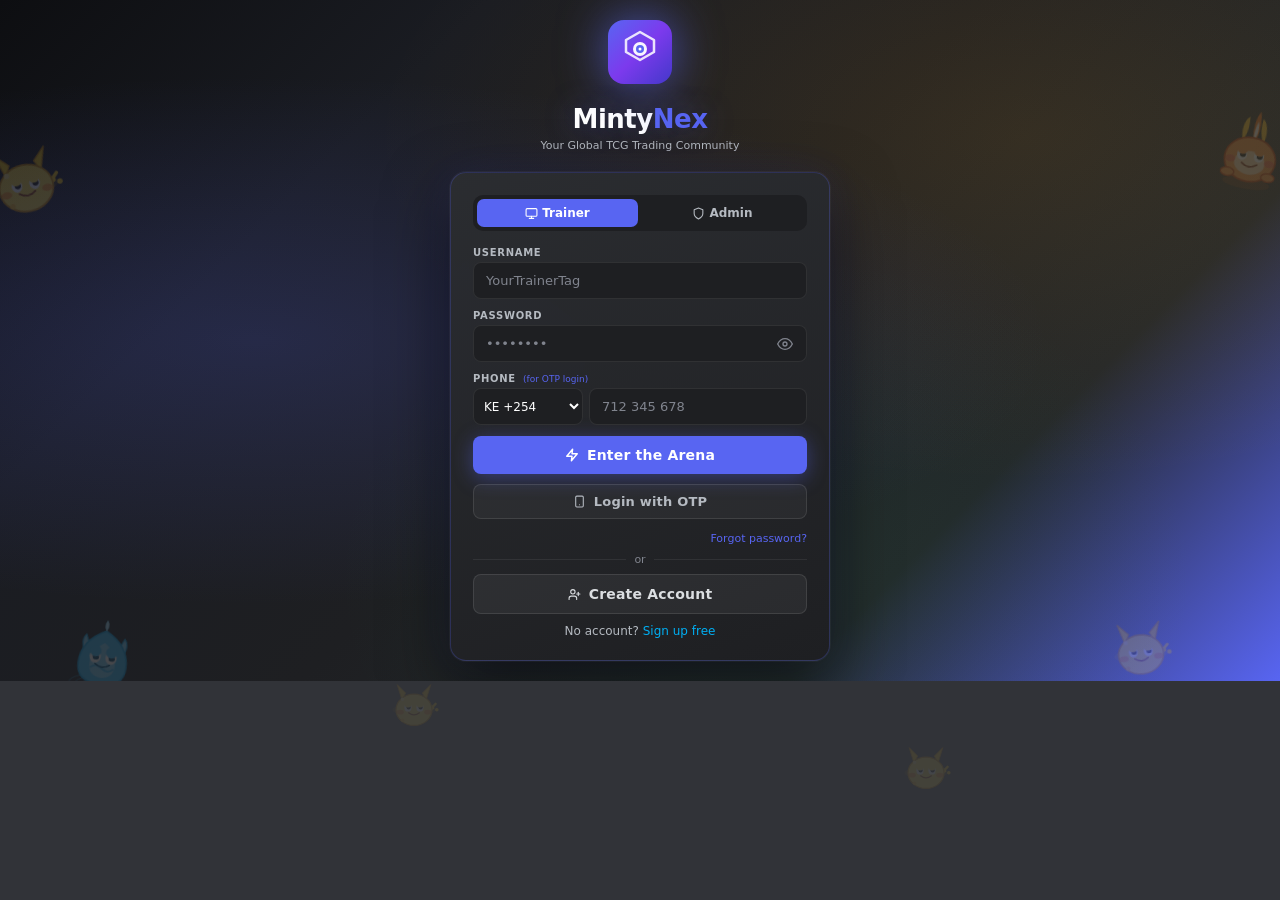
==== commit b35d5839: "Update print statement from 'Hello' to 'Goodbye'" ====
--- a/app.html
+++ b/app.html
@@ -14,7 +14,7 @@
 <style>
 #login-screen{background:linear-gradient(135deg,#0d0e11 0%,#1a1c22 25%,#1e1f22 50%,#23272a 75%,#5865f2 100%);position:relative;overflow:hidden}
 #login-screen::before{content:'';position:absolute;inset:0;background:radial-gradient(ellipse at 20% 50%,rgba(88,101,242,.18) 0%,transparent 55%),radial-gradient(ellipse at 80% 20%,rgba(245,158,11,.10) 0%,transparent 45%),radial-gradient(ellipse at 60% 85%,rgba(35,165,90,.08) 0%,transparent 40%);pointer-events:none}
-.llogo-icon{filter:drop-shadow(0 0 18px rgba(88,101,242,.6))}
+.llogo-icon{filter:drop-shadow(0 0 24px rgba(88,101,242,.7));display:block;margin-bottom:10px}
 .llogo-title{text-shadow:0 0 30px rgba(88,101,242,.4)}
 .lcard{background:linear-gradient(160deg,rgba(43,45,49,.97) 0%,rgba(30,31,34,.97) 100%);border:1px solid rgba(88,101,242,.25);box-shadow:0 0 0 1px rgba(255,255,255,.04),0 24px 64px rgba(0,0,0,.6),0 0 40px rgba(88,101,242,.12);backdrop-filter:blur(12px)}
 .fi-glow:focus{border-color:#5865f2;box-shadow:0 0 0 3px rgba(88,101,242,.15)}
@@ -152,6 +152,100 @@
 .fp-dot-done{background:#23a55a}
 /* OTP box focus ring in forgot modal */
 #fpOtpBoxes .fp-otp:focus{border-color:#5865f2!important;box-shadow:0 0 0 2px rgba(88,101,242,.25)!important}
+
+/* ── Password Eye Toggle ── */
+.pw-wrap { position: relative; }
+.pw-eye { position:absolute; right:10px; top:50%; transform:translateY(-50%); background:none; border:none; color:#80848e; cursor:pointer; padding:4px; display:flex; align-items:center; transition:color .15s; }
+.pw-eye:hover { color:#b5bac1; }
+.pw-eye svg { display:block; }
+
+/* ── Trade Type Buttons ── */
+.trade-type-btn {
+  display:inline-flex; align-items:center; gap:5px;
+  padding:7px 12px; font-size:11px; font-weight:700;
+  background:#383a40; border:1.5px solid rgba(255,255,255,.08);
+  border-radius:20px; color:#b5bac1; cursor:pointer;
+  transition:all .18s; white-space:nowrap;
+}
+.trade-type-btn.active, .trade-type-btn:hover {
+  background:rgba(88,101,242,.18); border-color:#5865f2; color:#fff;
+}
+.trade-side-btn {
+  flex:1; padding:6px 8px; font-size:11px; font-weight:700;
+  background:#383a40; border:1.5px solid rgba(255,255,255,.06);
+  border-radius:6px; color:#b5bac1; cursor:pointer; transition:all .15s;
+}
+.trade-side-btn.active {
+  background:rgba(245,158,11,.15); border-color:#f59e0b; color:#f59e0b;
+}
+
+/* ── Messages: Chat List ── */
+.msg-chat-row {
+  display:flex; align-items:center; gap:11px;
+  padding:11px 10px; border-radius:10px; cursor:pointer;
+  transition:background .15s; margin-bottom:2px;
+}
+.msg-chat-row:hover { background:rgba(255,255,255,.05); }
+.msg-av-circle {
+  width:40px; height:40px; border-radius:50%;
+  display:flex; align-items:center; justify-content:center;
+  flex-shrink:0; overflow:hidden;
+}
+.msg-online-dot {
+  position:absolute; bottom:1px; right:1px;
+  width:11px; height:11px; border-radius:50%;
+  background:#23a55a; border:2px solid #313338;
+}
+.msg-away-dot {
+  position:absolute; bottom:1px; right:1px;
+  width:11px; height:11px; border-radius:50%;
+  background:#f59e0b; border:2px solid #313338;
+}
+.msg-unread-badge {
+  background:#5865f2; color:#fff; font-size:10px; font-weight:800;
+  padding:2px 6px; border-radius:20px; flex-shrink:0;
+}
+.msg-search-in { font-family:inherit; }
+.msg-search-in::placeholder { color:#80848e; }
+
+/* ── Messages: Edit / Context Menu ── */
+.msg-ctx-btn {
+  display:flex; align-items:center; gap:8px;
+  width:100%; padding:10px 14px; background:none; border:none;
+  color:#dbdee1; font-size:13px; font-weight:600; cursor:pointer;
+  text-align:left; transition:background .12s; font-family:inherit;
+}
+.msg-ctx-btn:hover { background:rgba(255,255,255,.07); }
+.bbl.editing-msg {
+  outline:2px solid #5865f2; border-radius:10px;
+}
+
+/* ── Sidebar Online section avatars fix ── */
+#pg-feed .sb .lrow > div:first-child svg { pointer-events:none; }
+
+/* ── SCROLL FIX ── */
+#shell { display:none; flex-direction:column; height:100vh; overflow:hidden; }
+#shell.on { display:flex; }
+#pages { flex:1; overflow:hidden; position:relative; min-height:0; }
+.pg { position:absolute; inset:0; display:none; flex-direction:column; overflow:hidden; }
+.pg.on { display:flex; }
+.scr {
+  flex: 1;
+  overflow-y: auto !important;
+  -webkit-overflow-scrolling: touch !important;
+  overscroll-behavior: contain;
+  min-height: 0;
+}
+/* Feed sidebar + main both need scroll */
+#pg-feed > div { min-height: 0; }
+#pg-feed .scr { overflow-y: auto !important; }
+/* Each page's scrollable area */
+.pg > .scr,
+.pg > div > .scr { overflow-y: auto !important; flex: 1; min-height: 0; }
+/* Fix for pages that have a flex row (feed, messages) */
+.pg > div[style*="display:flex"],
+.pg > div[style*="display: flex"] { min-height:0; flex:1; overflow:hidden; }
+
 </style>
 </head>
 <body>
@@ -163,7 +257,7 @@
 <!-- ══ TRIAL POPUP ══ -->
 <div id="trialPopup">
   <div class="trial-popup-card">
-    <span style="font-size:2.8rem;display:block;margin-bottom:8px;animation:bounce 1s ease">🎉</span>
+    <span style="font-size:2.8rem;display:block;margin-bottom:8px;animation:bounce 1s ease"><svg width="13" height="13" viewBox="0 0 24 24" fill="none" stroke="currentColor" stroke-width="2" stroke-linecap="round" stroke-linejoin="round"><polyline points="22 12 18 12 15 21 9 3 6 12 2 12"/></svg> </span>
     <h2 style="font-size:20px;font-weight:900;margin-bottom:6px">Welcome to <span style="color:#f59e0b">MintyNex!</span></h2>
     <p style="font-size:13px;color:#b5bac1;line-height:1.6;margin-bottom:18px">Try all Premium features FREE for <strong style="color:#fbbf24">7 days</strong> — no card required. Unlock trading, binder, marketplace & more.</p>
     <div class="trial-features-grid">
@@ -181,8 +275,8 @@
 <!-- ══ PREMIUM MODAL ══ -->
 <div id="premiumModal">
   <div class="premium-modal-inner">
-    <button class="close-prem" onclick="closePremiumModal()">✕</button>
-    <span style="font-size:3rem;display:block;margin-bottom:10px;animation:pfloat 3s ease-in-out infinite">👑</span>
+    <button class="close-prem" onclick="closePremiumModal()"><svg width="11" height="11" viewBox="0 0 24 24" fill="none" stroke="currentColor" stroke-width="2.5" stroke-linecap="round" stroke-linejoin="round"><line x1="18" y1="6" x2="6" y2="18"/><line x1="6" y1="6" x2="18" y2="18"/></svg></button>
+    <span style="font-size:3rem;display:block;margin-bottom:10px;animation:pfloat 3s ease-in-out infinite"><svg width="13" height="13" viewBox="0 0 24 24" fill="none" stroke="currentColor" stroke-width="2" stroke-linecap="round" stroke-linejoin="round"><polygon points="12 2 15.09 8.26 22 9.27 17 14.14 18.18 21.02 12 17.77 5.82 21.02 7 14.14 2 9.27 8.91 8.26 12 2"/></svg> </span>
     <div style="font-size:20px;font-weight:900;margin-bottom:4px;color:#fff">Unlock <span style="color:#f59e0b">Premium</span></div>
     <div style="font-size:12px;color:#b5bac1;margin-bottom:6px" id="premReasonText">Full access to MintyNex</div>
     <div style="background:rgba(245,158,11,.1);border:1px solid rgba(245,158,11,.25);border-radius:10px;padding:12px;margin-bottom:16px;display:flex;align-items:center;gap:10px;text-align:left">
@@ -199,10 +293,10 @@
       </div>
     </div>
     <ul style="list-style:none;text-align:left;margin-bottom:16px">
-      <li style="padding:5px 0;font-size:12px;color:#dbdee1 !important;display:flex;align-items:center;gap:8px;border-bottom:1px solid rgba(255,255,255,.04)"><span style="color:#f59e0b;font-weight:900">✓</span> Full Trade Access</li>
-      <li style="padding:5px 0;font-size:12px;color:#dbdee1 !important;display:flex;align-items:center;gap:8px;border-bottom:1px solid rgba(255,255,255,.04)"><span style="color:#f59e0b;font-weight:900">✓</span> Unlimited Binder</li>
-      <li style="padding:5px 0;font-size:12px;color:#dbdee1 !important;display:flex;align-items:center;gap:8px;border-bottom:1px solid rgba(255,255,255,.04)"><span style="color:#f59e0b;font-weight:900">✓</span> Mart & Shop Access</li>
-      <li style="padding:5px 0;font-size:12px;color:#dbdee1 !important;display:flex;align-items:center;gap:8px"><span style="color:#f59e0b;font-weight:900">✓</span> Direct Messaging</li>
+      <li style="padding:5px 0;font-size:12px;color:#dbdee1 !important;display:flex;align-items:center;gap:8px;border-bottom:1px solid rgba(255,255,255,.04)"><span style="color:#f59e0b;font-weight:900"><svg width="11" height="11" viewBox="0 0 24 24" fill="none" stroke="currentColor" stroke-width="2.5" stroke-linecap="round" stroke-linejoin="round"><polyline points="20 6 9 17 4 12"/></svg></span> Full Trade Access</li>
+      <li style="padding:5px 0;font-size:12px;color:#dbdee1 !important;display:flex;align-items:center;gap:8px;border-bottom:1px solid rgba(255,255,255,.04)"><span style="color:#f59e0b;font-weight:900"><svg width="11" height="11" viewBox="0 0 24 24" fill="none" stroke="currentColor" stroke-width="2.5" stroke-linecap="round" stroke-linejoin="round"><polyline points="20 6 9 17 4 12"/></svg></span> Unlimited Binder</li>
+      <li style="padding:5px 0;font-size:12px;color:#dbdee1 !important;display:flex;align-items:center;gap:8px;border-bottom:1px solid rgba(255,255,255,.04)"><span style="color:#f59e0b;font-weight:900"><svg width="11" height="11" viewBox="0 0 24 24" fill="none" stroke="currentColor" stroke-width="2.5" stroke-linecap="round" stroke-linejoin="round"><polyline points="20 6 9 17 4 12"/></svg></span> Mart & Shop Access</li>
+      <li style="padding:5px 0;font-size:12px;color:#dbdee1 !important;display:flex;align-items:center;gap:8px"><span style="color:#f59e0b;font-weight:900"><svg width="11" height="11" viewBox="0 0 24 24" fill="none" stroke="currentColor" stroke-width="2.5" stroke-linecap="round" stroke-linejoin="round"><polyline points="20 6 9 17 4 12"/></svg></span> Direct Messaging</li>
     </ul>
     <button class="lbtn acc lbtn-pulse" onclick="activateTrial()" style="margin-bottom:8px;display:flex;align-items:center;justify-content:center;gap:8px"><svg width="15" height="15" viewBox="0 0 24 24" fill="none" stroke="currentColor" stroke-width="2.5" stroke-linecap="round" stroke-linejoin="round"><path d="M13 2L3 14h9l-1 8 10-12h-9l1-8z"/></svg> Start Free Trial</button>
     <button class="lbtn lbtn-ghost" onclick="activatePremium('monthly')" style="margin-bottom:0;font-size:12px">Subscribe Now (skip trial)</button>
@@ -214,7 +308,22 @@
   <div class="login-cards"></div>
   <div class="lbox">
     <div class="llogo">
-      <span class="llogo-icon"><svg width="36" height="36" viewBox="0 0 36 36" fill="none" xmlns="http://www.w3.org/2000/svg"><rect width="36" height="36" rx="10" fill="url(#lg1)"/><path d="M10 26V13l8-5 8 5v13l-8 3-8-3z" fill="rgba(255,255,255,0.12)" stroke="rgba(255,255,255,0.3)" stroke-width="1"/><path d="M18 8l-9 5.5v9L18 28l9-5.5v-9L18 8z" fill="none" stroke="rgba(255,255,255,0.6)" stroke-width="1.5" stroke-linejoin="round"/><circle cx="18" cy="18" r="4" fill="white" opacity="0.9"/><circle cx="18" cy="18" r="2" fill="#5865f2"/><defs><linearGradient id="lg1" x1="0" y1="0" x2="36" y2="36" gradientUnits="userSpaceOnUse"><stop stop-color="#5865f2"/><stop offset="1" stop-color="#4338ca"/></linearGradient></defs></svg></span>
+      <span class="llogo-icon">
+  <svg width="64" height="64" viewBox="0 0 64 64" fill="none" xmlns="http://www.w3.org/2000/svg">
+    <rect width="64" height="64" rx="16" fill="url(#loginLg)"/>
+    <path d="M32 12l-14 8v12L32 40l14-8V20L32 12z" fill="none" stroke="rgba(255,255,255,0.85)" stroke-width="2.5" stroke-linejoin="round"/>
+    <circle cx="32" cy="29" r="7" fill="white" opacity="0.95"/>
+    <circle cx="32" cy="29" r="4" fill="#5865f2"/>
+    <circle cx="32" cy="29" r="1.5" fill="white"/>
+    <defs>
+      <linearGradient id="loginLg" x1="0" y1="0" x2="64" y2="64" gradientUnits="userSpaceOnUse">
+        <stop stop-color="#5865f2"/>
+        <stop offset="0.5" stop-color="#7c3aed"/>
+        <stop offset="1" stop-color="#4338ca"/>
+      </linearGradient>
+    </defs>
+  </svg>
+</span>
       <span class="llogo-title">Minty<span class="acc">Nex</span></span>
       <span class="llogo-sub" style="font-size:11px;color:#b5bac1">Your Global TCG Trading Community</span>
     </div>
@@ -225,14 +334,14 @@
       </div>
       <div id="trainerForm">
         <div class="fg"><label class="fl">Username</label><input class="fi fi-glow" id="tUser" placeholder="YourTrainerTag" autocomplete="username"/></div>
-        <div class="fg"><label class="fl">Password</label><input class="fi fi-glow" id="tPass" type="password" placeholder="••••••••" autocomplete="current-password"/></div>
+        <div class="fg"><label class="fl">Password</label><div style="position:relative"><input class="fi fi-glow" id="tPass" type="password" placeholder="••••••••" autocomplete="current-password" style="padding-right:40px"/><button type="button" onclick="togglePwVis('tPass',this)" style="position:absolute;right:10px;top:50%;transform:translateY(-50%);background:none;border:none;color:#80848e;cursor:pointer;padding:4px;display:flex;align-items:center" aria-label="Show password"><svg id="eyeIcon_tPass" width="16" height="16" viewBox="0 0 24 24" fill="none" stroke="currentColor" stroke-width="2" stroke-linecap="round" stroke-linejoin="round"><path d="M1 12s4-8 11-8 11 8 11 8-4 8-11 8-11-8-11-8z"/><circle cx="12" cy="12" r="3"/></svg></button></div></div>
         <div class="fg">
           <label class="fl">Phone <span class="fl-opt">(for OTP login)</span></label>
           <div class="phone-wrap">
             <select class="fi fi-dial" id="tDial">
-              <option value="+254">🇰🇪 +254</option><option value="+234">🇳🇬 +234</option>
-              <option value="+27">🇿🇦 +27</option><option value="+233">🇬🇭 +233</option>
-              <option value="+255">🇹🇿 +255</option><option value="+44">🇬🇧 +44</option>
+              <option value="+254">KE +254</option><option value="+234">NG +234</option>
+              <option value="+27">ZA +27</option><option value="+233">GH +233</option>
+              <option value="+255">TZ +255</option><option value="+44">🇬🇧 +44</option>
               <option value="+1">🇺🇸 +1</option>
             </select>
             <input class="fi fi-phone" id="tPhone" type="tel" placeholder="712 345 678"/>
@@ -259,9 +368,9 @@
           <label class="fl">Phone <span class="fl-opt">(OTP verification)</span></label>
           <div class="phone-wrap">
             <select class="fi fi-dial" id="rDial">
-              <option value="+254">🇰🇪 +254</option><option value="+234">🇳🇬 +234</option>
-              <option value="+27">🇿🇦 +27</option><option value="+233">🇬🇭 +233</option>
-              <option value="+255">🇹🇿 +255</option><option value="+44">🇬🇧 +44</option>
+              <option value="+254">KE +254</option><option value="+234">NG +234</option>
+              <option value="+27">ZA +27</option><option value="+233">GH +233</option>
+              <option value="+255">TZ +255</option><option value="+44">🇬🇧 +44</option>
               <option value="+1">🇺🇸 +1</option>
             </select>
             <input class="fi fi-phone" id="rPhone" type="tel" placeholder="712 345 678"/>
@@ -269,11 +378,11 @@
         </div>
         <div class="fg"><label class="fl">Country</label>
           <select class="fi fi-glow" id="rCountry">
-            <option>🇰🇪 Kenya</option><option>🇳🇬 Nigeria</option><option>🇿🇦 South Africa</option>
-            <option>🇬🇭 Ghana</option><option>🇹🇿 Tanzania</option><option>🌍 Other</option>
+            <option>KE Kenya</option><option>NG Nigeria</option><option>ZA South Africa</option>
+            <option>GH Ghana</option><option>TZ Tanzania</option><option><svg width="13" height="13" viewBox="0 0 24 24" fill="none" stroke="currentColor" stroke-width="2" stroke-linecap="round" stroke-linejoin="round"><circle cx="12" cy="12" r="10"/><line x1="2" y1="12" x2="22" y2="12"/><path d="M12 2a15.3 15.3 0 0 1 4 10 15.3 15.3 0 0 1-4 10 15.3 15.3 0 0 1-4-10 15.3 15.3 0 0 1 4-10z"/></svg> Other</option>
           </select>
         </div>
-        <div class="fg"><label class="fl">Password</label><input class="fi fi-glow" id="rPass" type="password" placeholder="Min 8 chars"/></div>
+        <div class="fg"><label class="fl">Password</label><div style="position:relative"><input class="fi fi-glow" id="rPass" type="password" placeholder="Min 8 chars" style="padding-right:40px"/><button type="button" onclick="togglePwVis('rPass',this)" style="position:absolute;right:10px;top:50%;transform:translateY(-50%);background:none;border:none;color:#80848e;cursor:pointer;padding:4px;display:flex;align-items:center" aria-label="Show password"><svg id="eyeIcon_rPass" width="16" height="16" viewBox="0 0 24 24" fill="none" stroke="currentColor" stroke-width="2" stroke-linecap="round" stroke-linejoin="round"><path d="M1 12s4-8 11-8 11 8 11 8-4 8-11 8-11-8-11-8z"/><circle cx="12" cy="12" r="3"/></svg></button></div></div>
         <button class="lbtn acc lbtn-pulse" onclick="doRegister()" style="display:flex;align-items:center;justify-content:center;gap:8px"><svg width="14" height="14" viewBox="0 0 24 24" fill="none" stroke="currentColor" stroke-width="2.5" stroke-linecap="round" stroke-linejoin="round"><path d="M13 2L3 14h9l-1 8 10-12h-9l1-8z"/></svg> Join MintyNex</button>
         <button class="lbtn lbtn-otp" onclick="doSendOTP('register')" style="display:flex;align-items:center;justify-content:center;gap:8px"><svg width="13" height="13" viewBox="0 0 24 24" fill="none" stroke="currentColor" stroke-width="2" stroke-linecap="round" stroke-linejoin="round"><rect x="5" y="2" width="14" height="20" rx="2" ry="2"/><line x1="12" y1="18" x2="12.01" y2="18"/></svg> Verify Phone with OTP</button>
         <div id="otpRowRegister" class="otp-row" style="display:none">
@@ -288,7 +397,7 @@
       <div id="adminForm" style="display:none">
         <div class="awarn" style="display:flex;align-items:center;gap:6px"><svg width="13" height="13" viewBox="0 0 24 24" fill="none" stroke="currentColor" stroke-width="2" stroke-linecap="round" stroke-linejoin="round"><path d="M12 22s8-4 8-10V5l-8-3-8 3v7c0 6 8 10 8 10z"/></svg> Admin access only. Credentials: admin / admin123</div>
         <div class="fg"><label class="fl">Admin Email</label><input class="fi" id="aUser" placeholder="admin@mintynex.com" type="email"/></div>
-        <div class="fg"><label class="fl">Password</label><input class="fi" id="aPass" type="password" placeholder="••••••••"/></div>
+        <div class="fg"><label class="fl">Password</label><div style="position:relative"><input class="fi" id="aPass" type="password" placeholder="••••••••" style="padding-right:40px"/><button type="button" onclick="togglePwVis('aPass',this)" style="position:absolute;right:10px;top:50%;transform:translateY(-50%);background:none;border:none;color:#80848e;cursor:pointer;padding:4px;display:flex;align-items:center" aria-label="Show password"><svg id="eyeIcon_aPass" width="16" height="16" viewBox="0 0 24 24" fill="none" stroke="currentColor" stroke-width="2" stroke-linecap="round" stroke-linejoin="round"><path d="M1 12s4-8 11-8 11 8 11 8-4 8-11 8-11-8-11-8z"/><circle cx="12" cy="12" r="3"/></svg></button></div></div>
         <button class="lbtn danger" onclick="doAdminLogin()" style="display:flex;align-items:center;justify-content:center;gap:8px"><svg width="13" height="13" viewBox="0 0 24 24" fill="none" stroke="currentColor" stroke-width="2" stroke-linecap="round" stroke-linejoin="round"><rect x="3" y="11" width="18" height="11" rx="2" ry="2"/><path d="M7 11V7a5 5 0 0 1 10 0v4"/></svg> Admin Login</button>
       </div>
     </div>
@@ -321,9 +430,9 @@
         <div class="stat-b"><div class="stat-v">8,420</div><div class="stat-l">Users</div></div>
         <div class="stat-b"><div class="stat-v">3,412</div><div class="stat-l">Listings</div></div>
         <div class="stat-b"><div class="stat-v">1,247</div><div class="stat-l">Trades</div></div>
-        <div class="stat-b"><div class="stat-v">★4.9</div><div class="stat-l">Avg Rep</div></div>
-      </div>
-      <div class="card"><div style="font-weight:700;font-size:13px;margin-bottom:8px">⚡ Live Activity</div>
+        <div class="stat-b"><div class="stat-v"><svg width="11" height="11" viewBox="0 0 24 24" fill="currentColor" stroke="none"><polygon points="12 2 15.09 8.26 22 9.27 17 14.14 18.18 21.02 12 17.77 5.82 21.02 7 14.14 2 9.27 8.91 8.26 12 2"/></svg>4.9</div><div class="stat-l">Avg Rep</div></div>
+      </div>
+      <div class="card"><div style="font-weight:700;font-size:13px;margin-bottom:8px;display:flex;align-items:center;gap:6px"><svg width="13" height="13" viewBox="0 0 24 24" fill="none" stroke="#f59e0b" stroke-width="2.5" stroke-linecap="round" stroke-linejoin="round"><path d="M13 2L3 14h9l-1 8 10-12h-9l1-8z"/></svg> Live Activity</div>
         <div class="lrow"><span style="font-size:12px;flex:1">New trade proposal: TrainerAsh ↔ ShinySis</span><span class="bdg bdg-g">Now</span></div>
         <div class="lrow"><span style="font-size:12px;flex:1">New user signup: CardBoss_GH</span><span class="bdg bdg-b">2m</span></div>
         <div class="lrow"><span style="font-size:12px;flex:1">Verified request: PokeKing_NG</span><span class="bdg bdg-v">5m</span></div>
@@ -346,7 +455,7 @@
       <div class="lrow"><span style="font-size:11px;flex:1">#TXN-4820 · Boss ↔ Queen</span><span class="bdg bdg-b">Active</span></div>
     </div></div>
     <div class="adm-sec" id="as-disputes">
-      <div class="adm-disputes-header"><div style="font-weight:800;font-size:15px;margin-bottom:2px">⚖️ Dispute Centre</div><div style="font-size:11px;color:#80848e">Review trade disputes and mediate between trainers</div></div>
+      <div class="adm-disputes-header"><div style="font-weight:800;font-size:15px;margin-bottom:2px"><svg width="16" height="16" viewBox="0 0 24 24" fill="none" stroke="currentColor" stroke-width="2" stroke-linecap="round" stroke-linejoin="round" style="display:inline;vertical-align:middle;margin-right:5px"><path d="M12 3v14"/><path d="M5 10H2a10 10 0 0 0 10 10 10 10 0 0 0 10-10h-3"/><path d="M5 14h14"/><line x1="4.22" y1="4.22" x2="19.78" y2="4.22"/></svg> Dispute Centre</div><div style="font-size:11px;color:#80848e">Review trade disputes and mediate between trainers</div></div>
       <div class="g4" style="margin-bottom:12px">
         <div class="stat-b"><div class="stat-v" style="color:#ed4245">3</div><div class="stat-l">Open</div></div>
         <div class="stat-b"><div class="stat-v" style="color:#f59e0b">5</div><div class="stat-l">In Review</div></div>
@@ -355,55 +464,55 @@
       </div>
       <div style="display:flex;gap:6px;margin-bottom:10px;flex-wrap:wrap">
         <button class="btn bg bxs dispute-filter-btn active">All</button>
-        <button class="btn bgh bxs dispute-filter-btn">🔴 Open</button>
-        <button class="btn bgh bxs dispute-filter-btn">🟡 In Review</button>
-        <button class="btn bgh bxs dispute-filter-btn">🔺 Escalated</button>
-        <button class="btn bgh bxs dispute-filter-btn">🟢 Resolved</button>
+        <button class="btn bgh bxs dispute-filter-btn"><svg width="10" height="10" viewBox="0 0 24 24"><circle cx="12" cy="12" r="10" fill="#ed4245"/></svg> Open</button>
+        <button class="btn bgh bxs dispute-filter-btn"><svg width="10" height="10" viewBox="0 0 24 24"><circle cx="12" cy="12" r="10" fill="#f59e0b"/></svg> In Review</button>
+        <button class="btn bgh bxs dispute-filter-btn"><svg width="12" height="12" viewBox="0 0 24 24" fill="none" stroke="currentColor" stroke-width="2.5" stroke-linecap="round" stroke-linejoin="round" style="display:inline;vertical-align:middle;margin-right:3px"><polyline points="12 19 12 5"/><polyline points="5 12 12 5 19 12"/></svg> Escalated</button>
+        <button class="btn bgh bxs dispute-filter-btn"><svg width="10" height="10" viewBox="0 0 24 24"><circle cx="12" cy="12" r="10" fill="#23a55a"/></svg> Resolved</button>
       </div>
       <div class="card" style="margin-bottom:9px;border-left:3px solid #ed4245">
         <div style="display:flex;align-items:center;justify-content:space-between;margin-bottom:8px;flex-wrap:wrap;gap:6px">
           <div><div style="font-size:12px;font-weight:800;color:#f59e0b">#DSP-0014</div><div style="font-size:10px;color:#80848e">Opened 1h ago · Trade #TXN-4819</div></div>
-          <span class="bdg bdg-r">🔴 Open</span>
+          <span class="bdg bdg-r"><svg width="10" height="10" viewBox="0 0 24 24"><circle cx="12" cy="12" r="10" fill="#ed4245"/></svg> Open</span>
         </div>
         <div style="display:grid;grid-template-columns:1fr auto 1fr;gap:8px;align-items:center;margin-bottom:10px">
-          <div style="background:#383a40;border-radius:7px;padding:8px;text-align:center"><div style="font-size:16px">🔥</div><div style="font-size:11px;font-weight:700;margin-top:2px">TrainerAsh_KE</div><div style="font-size:10px;color:#80848e">Claimant</div></div>
-          <div style="text-align:center;font-size:18px">⚖️</div>
-          <div style="background:#383a40;border-radius:7px;padding:8px;text-align:center"><div style="font-size:16px">👻</div><div style="font-size:11px;font-weight:700;margin-top:2px">GhostPuller_GH</div><div style="font-size:10px;color:#80848e">Respondent</div></div>
+          <div style="background:#383a40;border-radius:7px;padding:8px;text-align:center"><div style="font-size:16px"><svg width="13" height="13" viewBox="0 0 24 24" fill="none" stroke="currentColor" stroke-width="2" stroke-linecap="round" stroke-linejoin="round"><path d="M8.5 14.5A2.5 2.5 0 0 0 11 12c0-1.38-.5-2-1-3-1.072-2.143-.224-4.054 2-6 .5 2.5 2 4.9 4 6.5 2 1.6 3 3.5 3 5.5a7 7 0 1 1-14 0c0-1.153.433-2.294 1-3a2.5 2.5 0 0 0 2.5 2.5z"/></svg> </div><div style="font-size:11px;font-weight:700;margin-top:2px">TrainerAsh_KE</div><div style="font-size:10px;color:#80848e">Claimant</div></div>
+          <div style="text-align:center;font-size:18px"><svg width="13" height="13" viewBox="0 0 24 24" fill="none" stroke="currentColor" stroke-width="2" stroke-linecap="round" stroke-linejoin="round"><line x1="12" y1="2" x2="12" y2="22"/><path d="M17 5H9.5a3.5 3.5 0 0 0 0 7h5a3.5 3.5 0 0 1 0 7H6"/></svg> </div>
+          <div style="background:#383a40;border-radius:7px;padding:8px;text-align:center"><div style="font-size:16px"><svg width="13" height="13" viewBox="0 0 24 24" fill="none" stroke="currentColor" stroke-width="2" stroke-linecap="round" stroke-linejoin="round"><path d="M9 10h.01M15 10h.01M12 2a8 8 0 0 0-8 8v12l3-3 2.5 2.5L12 19l2.5 2.5L17 19l3 3V10a8 8 0 0 0-8-8z"/></svg></div><div style="font-size:11px;font-weight:700;margin-top:2px">GhostPuller_GH</div><div style="font-size:10px;color:#80848e">Respondent</div></div>
         </div>
         <div style="background:#383a40;border-radius:7px;padding:9px;margin-bottom:10px;font-size:12px;color:#dbdee1;line-height:1.5"><span style="color:#f59e0b;font-weight:700">Issue:</span> Card received was not as described. Rayquaza VMAX listed as PSA 9 but appears raw/ungraded.</div>
         <div style="display:flex;gap:6px;flex-wrap:wrap">
-          <button class="btn bgrn bxs" data-action="resolvedispute">✓ Resolve</button>
-          <button class="btn brd bxs" data-action="escalatedispute">🔺 Escalate</button>
-          <button class="btn bgh bxs" data-pg="messages">💬 Mediate</button>
-          <button class="btn bgh bxs" data-action="viewtrade">🔍 View Trade</button>
-        </div>
-      </div>
-    </div>
-    <div class="adm-sec" id="as-reports"><div class="card"><div style="font-weight:700;margin-bottom:8px">🚩 Reports (2)</div>
+          <button class="btn bgrn bxs" data-action="resolvedispute"><svg width="12" height="12" viewBox="0 0 24 24" fill="none" stroke="currentColor" stroke-width="2.5" stroke-linecap="round" stroke-linejoin="round" style="display:inline;vertical-align:middle;margin-right:3px"><polyline points="20 6 9 17 4 12"/></svg> Resolve</button>
+          <button class="btn brd bxs" data-action="escalatedispute"><svg width="12" height="12" viewBox="0 0 24 24" fill="none" stroke="currentColor" stroke-width="2.5" stroke-linecap="round" stroke-linejoin="round" style="display:inline;vertical-align:middle;margin-right:3px"><polyline points="12 19 12 5"/><polyline points="5 12 12 5 19 12"/></svg> Escalate</button>
+          <button class="btn bgh bxs" data-pg="messages"><svg width="12" height="12" viewBox="0 0 24 24" fill="none" stroke="currentColor" stroke-width="2" stroke-linecap="round" stroke-linejoin="round" style="display:inline;vertical-align:middle;margin-right:3px"><path d="M21 15a2 2 0 0 1-2 2H7l-4 4V5a2 2 0 0 1 2-2h14a2 2 0 0 1 2 2z"/></svg> Mediate</button>
+          <button class="btn bgh bxs" data-action="viewtrade"><svg width="12" height="12" viewBox="0 0 24 24" fill="none" stroke="currentColor" stroke-width="2" stroke-linecap="round" stroke-linejoin="round" style="display:inline;vertical-align:middle;margin-right:3px"><circle cx="11" cy="11" r="8"/><line x1="21" y1="21" x2="16.65" y2="16.65"/></svg> View Trade</button>
+        </div>
+      </div>
+    </div>
+    <div class="adm-sec" id="as-reports"><div class="card"><div style="font-weight:700;margin-bottom:8px"><svg width="13" height="13" viewBox="0 0 24 24" fill="none" stroke="currentColor" stroke-width="2" stroke-linecap="round" stroke-linejoin="round" style="display:inline;vertical-align:middle;margin-right:4px"><path d="M4 15s1-1 4-1 5 2 8 2 4-1 4-1V3s-1 1-4 1-5-2-8-2-4 1-4 1z"/><line x1="4" y1="22" x2="4" y2="15"/></svg> Reports (2)</div>
       <div class="card csm" style="margin-bottom:7px">
         <div style="font-size:12px;font-weight:600;margin-bottom:4px">Suspicious listing - Charizard</div>
         <div style="font-size:11px;color:#80848e;margin-bottom:8px">Reported by MintFresh_KE · Price mismatch</div>
-        <div style="display:flex;gap:6px"><button class="btn bgrn bxs" data-action="keeppost">✓ Keep</button><button class="btn brd bxs" data-action="removepost">✕ Remove</button><button class="btn bgh bxs" data-action="dismissreport">Dismiss</button></div>
+        <div style="display:flex;gap:6px"><button class="btn bgrn bxs" data-action="keeppost"><svg width="12" height="12" viewBox="0 0 24 24" fill="none" stroke="currentColor" stroke-width="2.5" stroke-linecap="round" stroke-linejoin="round" style="display:inline;vertical-align:middle;margin-right:3px"><polyline points="20 6 9 17 4 12"/></svg> Keep</button><button class="btn brd bxs" data-action="removepost"><svg width="12" height="12" viewBox="0 0 24 24" fill="none" stroke="currentColor" stroke-width="2.5" stroke-linecap="round" stroke-linejoin="round" style="display:inline;vertical-align:middle;margin-right:3px"><line x1="18" y1="6" x2="6" y2="18"/><line x1="6" y1="6" x2="18" y2="18"/></svg> Remove</button><button class="btn bgh bxs" data-action="dismissreport">Dismiss</button></div>
       </div>
     </div></div>
-    <div class="adm-sec" id="as-verify"><div class="card"><div style="font-weight:700;margin-bottom:8px">✅ Verify Queue</div>
+    <div class="adm-sec" id="as-verify"><div class="card"><div style="font-weight:700;margin-bottom:8px"><svg width="13" height="13" viewBox="0 0 24 24" fill="none" stroke="#23a55a" stroke-width="2" stroke-linecap="round" stroke-linejoin="round" style="display:inline;vertical-align:middle;margin-right:4px"><path d="M9 12l2 2 4-4m5.618-4.016A11.955 11.955 0 0 1 12 2.944a11.955 11.955 0 0 1-8.618 3.04A12.02 12.02 0 0 0 3 9c0 5.591 3.824 10.29 9 11.622 5.176-1.332 9-6.03 9-11.622 0-1.042-.133-2.052-.382-3.016z"/></svg> Verify Queue</div>
       <div class="lrow" style="flex-wrap:wrap;gap:6px">
-        <div style="flex:1"><div style="font-weight:700;font-size:12px">PokeKing_NG</div><div style="font-size:10px;color:#80848e">51 trades · ★4.9</div></div>
+        <div style="flex:1"><div style="font-weight:700;font-size:12px">PokeKing_NG</div><div style="font-size:10px;color:#80848e">51 trades · <svg width="11" height="11" viewBox="0 0 24 24" fill="currentColor" stroke="none"><polygon points="12 2 15.09 8.26 22 9.27 17 14.14 18.18 21.02 12 17.77 5.82 21.02 7 14.14 2 9.27 8.91 8.26 12 2"/></svg>4.9</div></div>
         <button class="btn bgrn bxs" data-action="approve">Approve</button>
         <button class="btn brd bxs" data-action="reject">Reject</button>
       </div>
     </div></div>
-    <div class="adm-sec" id="as-shop"><div class="card"><div style="font-weight:700;margin-bottom:8px">🏪 Shop Listings</div>
+    <div class="adm-sec" id="as-shop"><div class="card"><div style="font-weight:700;margin-bottom:8px"><svg width="13" height="13" viewBox="0 0 24 24" fill="none" stroke="currentColor" stroke-width="2" stroke-linecap="round" stroke-linejoin="round" style="display:inline;vertical-align:middle;margin-right:4px"><path d="M6 2L3 6v14a2 2 0 0 0 2 2h14a2 2 0 0 0 2-2V6l-3-4z"/><line x1="3" y1="6" x2="21" y2="6"/><path d="M16 10a4 4 0 0 1-8 0"/></svg> Shop Listings</div>
       <div class="fg"><label class="fl">Card Name</label><input class="fi" placeholder="Charizard VMAX PSA 10"/></div>
       <div class="g2"><div class="fg"><label class="fl">Price (KES)</label><input class="fi" type="number" placeholder="40310"/></div>
       <div class="fg"><label class="fl">Grade</label><select class="fi"><option>PSA 10</option><option>BGS 9.5</option><option>Raw NM</option></select></div></div>
-      <button class="btn bg bfw" data-action="publishshop">+ Publish Listing</button>
+      <button class="btn bg bfw" data-action="publishshop"><svg width="13" height="13" viewBox="0 0 24 24" fill="none" stroke="currentColor" stroke-width="2.5" stroke-linecap="round" stroke-linejoin="round" style="display:inline;vertical-align:middle;margin-right:4px"><line x1="12" y1="5" x2="12" y2="19"/><line x1="5" y1="12" x2="19" y2="12"/></svg> Publish Listing</button>
     </div></div>
     <div class="adm-sec" id="as-premium">
-      <div style="font-weight:800;font-size:15px;margin-bottom:10px">💎 Premium Subscriptions</div>
+      <div style="font-weight:800;font-size:15px;margin-bottom:10px"><svg width="14" height="14" viewBox="0 0 24 24" fill="none" stroke="#f59e0b" stroke-width="2" stroke-linecap="round" stroke-linejoin="round" style="display:inline;vertical-align:middle;margin-right:5px"><polygon points="12 2 15.09 8.26 22 9.27 17 14.14 18.18 21.02 12 17.77 5.82 21.02 7 14.14 2 9.27 8.91 8.26 12 2"/></svg> Premium Subscriptions</div>
       <div id="premiumAdminContent"><div style="color:#80848e;font-size:12px;padding:20px;text-align:center">Loading premium data...</div></div>
     </div>
-    <div class="adm-sec" id="as-settings"><div class="card"><div style="font-weight:700;margin-bottom:8px">⚙️ Platform Settings</div>
+    <div class="adm-sec" id="as-settings"><div class="card"><div style="font-weight:700;margin-bottom:8px"><svg width="13" height="13" viewBox="0 0 24 24" fill="none" stroke="currentColor" stroke-width="2" stroke-linecap="round" stroke-linejoin="round" style="display:inline;vertical-align:middle;margin-right:4px"><circle cx="12" cy="12" r="3"/><path d="M19.4 15a1.65 1.65 0 0 0 .33 1.82l.06.06a2 2 0 0 1-2.83 2.83l-.06-.06a1.65 1.65 0 0 0-1.82-.33 1.65 1.65 0 0 0-1 1.51V21a2 2 0 0 1-4 0v-.09A1.65 1.65 0 0 0 9 19.4a1.65 1.65 0 0 0-1.82.33l-.06.06a2 2 0 0 1-2.83-2.83l.06-.06A1.65 1.65 0 0 0 4.68 15a1.65 1.65 0 0 0-1.51-1H3a2 2 0 0 1 0-4h.09A1.65 1.65 0 0 0 4.6 9a1.65 1.65 0 0 0-.33-1.82l-.06-.06a2 2 0 0 1 2.83-2.83l.06.06A1.65 1.65 0 0 0 9 4.68a1.65 1.65 0 0 0 1-1.51V3a2 2 0 0 1 4 0v.09a1.65 1.65 0 0 0 1 1.51 1.65 1.65 0 0 0 1.82-.33l.06-.06a2 2 0 0 1 2.83 2.83l-.06.06A1.65 1.65 0 0 0 19.4 9a1.65 1.65 0 0 0 1.51 1H21a2 2 0 0 1 0 4h-.09a1.65 1.65 0 0 0-1.51 1z"/></svg> Platform Settings</div>
       <div class="lrow" style="justify-content:space-between"><span style="font-size:12px">Maintenance Mode</span><div class="tog" data-action="toggle"><div class="tog-d"></div></div></div>
       <div class="lrow" style="justify-content:space-between"><span style="font-size:12px">New Registrations</span><div class="tog on" data-action="toggle"><div class="tog-d"></div></div></div>
       <div class="lrow" style="justify-content:space-between"><span style="font-size:12px">Trade Feature</span><div class="tog on" data-action="toggle"><div class="tog-d"></div></div></div>
@@ -415,8 +524,14 @@
 <!-- ══ MAIN SHELL ══ -->
 <div id="shell">
   <nav class="tnav">
-    <div class="logo" data-pg="feed">
-      <svg width="28" height="28" viewBox="0 0 32 32" fill="none"><circle cx="16" cy="16" r="14" fill="#5865f2" stroke="white" stroke-width="2"/><path d="M2 16 Q2 2 16 2 Q30 2 30 16" fill="#5865f2"/><path d="M2 16 Q2 30 16 30 Q30 30 30 16" fill="#f59e0b"/><line x1="2" y1="16" x2="30" y2="16" stroke="white" stroke-width="2"/><circle cx="16" cy="16" r="5" fill="white" stroke="#5865f2" stroke-width="2"/><circle cx="16" cy="16" r="2.5" fill="#5865f2"/></svg>
+    <div class="logo">
+      <svg width="28" height="28" viewBox="0 0 36 36" fill="none" xmlns="http://www.w3.org/2000/svg">
+        <rect width="36" height="36" rx="9" fill="url(#navLg)"/>
+        <path d="M18 8l-8 4.5v7L18 24l8-4.5v-7L18 8z" fill="none" stroke="rgba(255,255,255,0.9)" stroke-width="1.8" stroke-linejoin="round"/>
+        <circle cx="18" cy="17" r="3.5" fill="white" opacity="0.95"/>
+        <circle cx="18" cy="17" r="1.8" fill="#5865f2"/>
+        <defs><linearGradient id="navLg" x1="0" y1="0" x2="36" y2="36" gradientUnits="userSpaceOnUse"><stop stop-color="#5865f2"/><stop offset="1" stop-color="#7c3aed"/></linearGradient></defs>
+      </svg>
       <span class="logo-txt">Minty<span class="b">Nex</span></span>
     </div>
     <div class="srch">
@@ -442,29 +557,29 @@
         <span class="ndot"></span>
       </button>
       <div class="drop-wrap">
-        <button class="avbtn" id="avBtn" aria-label="Profile menu">🔥</button>
+        <button class="avbtn" id="avBtn" aria-label="Profile menu"><svg width="18" height="18" viewBox="0 0 24 24" fill="none" stroke="currentColor" stroke-width="2" stroke-linecap="round" stroke-linejoin="round"><path d="M20 21v-2a4 4 0 0 0-4-4H8a4 4 0 0 0-4 4v2"/><circle cx="12" cy="7" r="4"/></svg></button>
         <div class="drop" id="avDrop">
           <div class="dh">
-            <div class="dh-av" id="dhAv">🔥</div>
+            <div class="dh-av" id="dhAv"><svg width="22" height="22" viewBox="0 0 24 24" fill="none" stroke="white" stroke-width="2" stroke-linecap="round" stroke-linejoin="round"><path d="M20 21v-2a4 4 0 0 0-4-4H8a4 4 0 0 0-4 4v2"/><circle cx="12" cy="7" r="4"/></svg></div>
             <div class="dh-nm" id="dName">TrainerAsh_KE</div>
-            <div class="dh-rk">⭐ Elite Trainer</div>
+            <div class="dh-rk"><svg width="13" height="13" viewBox="0 0 24 24" fill="none" stroke="currentColor" stroke-width="2" stroke-linecap="round" stroke-linejoin="round"><polygon points="12 2 15.09 8.26 22 9.27 17 14.14 18.18 21.02 12 17.77 5.82 21.02 7 14.14 2 9.27 8.91 8.26 12 2"/></svg>  Elite Trainer</div>
             <div class="xpbar"><div class="xpfill"></div></div>
             <div class="dstats">
               <div class="ds"><div class="dsv">142</div><div class="dsl">Cards</div></div>
               <div class="dsdiv"></div>
               <div class="ds"><div class="dsv">38</div><div class="dsl">Trades</div></div>
               <div class="dsdiv"></div>
-              <div class="ds"><div class="dsv">★4.9</div><div class="dsl">Rep</div></div>
+              <div class="ds"><div class="dsv"><svg width="11" height="11" viewBox="0 0 24 24" fill="currentColor" stroke="none"><polygon points="12 2 15.09 8.26 22 9.27 17 14.14 18.18 21.02 12 17.77 5.82 21.02 7 14.14 2 9.27 8.91 8.26 12 2"/></svg>4.9</div><div class="dsl">Rep</div></div>
             </div>
           </div>
           <div class="dsep"></div>
-          <button class="di" data-pg="profile">👤 My Profile</button>
-          <button class="di" data-pg="binder">🗂️ My Binder</button>
-          <button class="di" data-pg="notifs">🔔 Notifications</button>
-          <button class="di" data-action="openverify">✅ Get Verified</button>
-          <button class="di" onclick="openPremiumModal('Upgrade to Premium')">👑 Upgrade to Premium</button>
+          <button class="di" onclick="toggleDrop();showPg('profile')"><svg width="13" height="13" viewBox="0 0 24 24" fill="none" stroke="currentColor" stroke-width="2" stroke-linecap="round" stroke-linejoin="round" style="display:inline;vertical-align:middle;margin-right:5px"><path d="M20 21v-2a4 4 0 0 0-4-4H8a4 4 0 0 0-4 4v2"/><circle cx="12" cy="7" r="4"/></svg> My Profile</button>
+          <button class="di" onclick="toggleDrop();showPg('binder')"><svg width="13" height="13" viewBox="0 0 24 24" fill="none" stroke="currentColor" stroke-width="2" stroke-linecap="round" stroke-linejoin="round" style="display:inline;vertical-align:middle;margin-right:5px"><path d="M2 3h6a4 4 0 0 1 4 4v14a3 3 0 0 0-3-3H2z"/><path d="M22 3h-6a4 4 0 0 0-4 4v14a3 3 0 0 1 3-3h7z"/></svg> My Binder</button>
+          <button class="di" onclick="toggleDrop();showPg('notifs')"><svg width="13" height="13" viewBox="0 0 24 24" fill="none" stroke="currentColor" stroke-width="2" stroke-linecap="round" stroke-linejoin="round" style="display:inline;vertical-align:middle;margin-right:5px"><path d="M18 8A6 6 0 0 0 6 8c0 7-3 9-3 9h18s-3-2-3-9"/><path d="M13.73 21a2 2 0 0 1-3.46 0"/></svg> Notifications</button>
+          <button class="di" data-action="openverify"><svg width="13" height="13" viewBox="0 0 24 24" fill="none" stroke="currentColor" stroke-width="2" stroke-linecap="round" stroke-linejoin="round" style="display:inline;vertical-align:middle;margin-right:5px"><path d="M9 12l2 2 4-4m5.618-4.016A11.955 11.955 0 0 1 12 2.944a11.955 11.955 0 0 1-8.618 3.04A12.02 12.02 0 0 0 3 9c0 5.591 3.824 10.29 9 11.622 5.176-1.332 9-6.03 9-11.622 0-1.042-.133-2.052-.382-3.016z"/></svg> Get Verified</button>
+          <button class="di" onclick="openPremiumModal('Upgrade to Premium')"><svg width="13" height="13" viewBox="0 0 24 24" fill="none" stroke="#f59e0b" stroke-width="2" stroke-linecap="round" stroke-linejoin="round" style="display:inline;vertical-align:middle;margin-right:5px"><polygon points="12 2 15.09 8.26 22 9.27 17 14.14 18.18 21.02 12 17.77 5.82 21.02 7 14.14 2 9.27 8.91 8.26 12 2"/></svg> Upgrade to Premium</button>
           <div class="dsep"></div>
-          <button class="di red" onclick="doLogout()">⬅️ Log Out</button>
+          <button class="di red" onclick="doLogout()"><svg width="13" height="13" viewBox="0 0 24 24" fill="none" stroke="currentColor" stroke-width="2" stroke-linecap="round" stroke-linejoin="round" style="display:inline;vertical-align:middle;margin-right:5px"><path d="M9 21H5a2 2 0 0 1-2-2V5a2 2 0 0 1 2-2h4"/><polyline points="16 17 21 12 16 7"/><line x1="21" y1="12" x2="9" y2="12"/></svg> Log Out</button>
         </div>
       </div>
     </div>
@@ -477,33 +592,33 @@
       <div style="display:flex;height:100%;overflow:hidden">
         <div class="scr scr-pb" style="flex:1;position:relative">
           <div class="alert-banner info" id="feedAlert">
-            <span>⚡</span> <span>Live: New trades happening now — <strong>1,247 active trades</strong> this week</span>
-            <span class="alert-banner-close" data-action="closealert">✕</span>
+            <span><svg width="13" height="13" viewBox="0 0 24 24" fill="none" stroke="currentColor" stroke-width="2.5" stroke-linecap="round" stroke-linejoin="round"><path d="M13 2L3 14h9l-1 8 10-12h-9l1-8z"/></svg></span> <span>Live: New trades happening now — <strong>1,247 active trades</strong> this week</span>
+            <span class="alert-banner-close" data-action="closealert"><svg width="11" height="11" viewBox="0 0 24 24" fill="none" stroke="currentColor" stroke-width="2.5" stroke-linecap="round" stroke-linejoin="round"><line x1="18" y1="6" x2="6" y2="18"/><line x1="6" y1="6" x2="18" y2="18"/></svg></span>
           </div>
           <div style="padding:12px clamp(11px,3vw,18px)">
             <div class="composer-card">
               <div style="display:flex;gap:10px;align-items:center;margin-bottom:11px">
-                <div class="composer-avatar-ring"><div class="composer-inner-av" id="postAv">🔥</div></div>
-                <input class="fi composer-input" id="postInput" placeholder="Share your latest pull, Trainer! 🔥" style="flex:1"/>
+                <div class="composer-avatar-ring"><div class="composer-inner-av" id="postAv"><svg width="13" height="13" viewBox="0 0 24 24" fill="none" stroke="currentColor" stroke-width="2" stroke-linecap="round" stroke-linejoin="round"><path d="M8.5 14.5A2.5 2.5 0 0 0 11 12c0-1.38-.5-2-1-3-1.072-2.143-.224-4.054 2-6 .5 2.5 2 4.9 4 6.5 2 1.6 3 3.5 3 5.5a7 7 0 1 1-14 0c0-1.153.433-2.294 1-3a2.5 2.5 0 0 0 2.5 2.5z"/></svg> </div></div>
+                <input class="fi composer-input" id="postInput" placeholder="Share your latest pull, Trainer!" style="flex:1"/>
               </div>
               <div class="composer-btn-row">
                 <div class="composer-media-btns">
-                  <button class="btn bgh bxs">📷 Photo</button>
-                  <button class="btn bgh bxs" data-pg="trade">⇄ Trade</button>
-                  <button class="btn bgh bxs">📍 Location</button>
+                  <button class="btn bgh bxs"><svg width="13" height="13" viewBox="0 0 24 24" fill="none" stroke="currentColor" stroke-width="2" stroke-linecap="round" stroke-linejoin="round" style="display:inline;vertical-align:middle;margin-right:4px"><path d="M23 19a2 2 0 0 1-2 2H3a2 2 0 0 1-2-2V8a2 2 0 0 1 2-2h4l2-3h6l2 3h4a2 2 0 0 1 2 2z"/><circle cx="12" cy="13" r="4"/></svg> Photo</button>
+                  <button class="btn bgh bxs" data-pg="trade"><svg width="13" height="13" viewBox="0 0 24 24" fill="none" stroke="currentColor" stroke-width="2" stroke-linecap="round" stroke-linejoin="round" style="display:inline;vertical-align:middle;margin-right:4px"><polyline points="17 1 21 5 17 9"/><path d="M3 11V9a4 4 0 0 1 4-4h14"/><polyline points="7 23 3 19 7 15"/><path d="M21 13v2a4 4 0 0 1-4 4H3"/></svg> Trade</button>
+                  <button class="btn bgh bxs"><svg width="13" height="13" viewBox="0 0 24 24" fill="none" stroke="currentColor" stroke-width="2" stroke-linecap="round" stroke-linejoin="round" style="display:inline;vertical-align:middle;margin-right:4px"><path d="M21 10c0 7-9 13-9 13s-9-6-9-13a9 9 0 0 1 18 0z"/><circle cx="12" cy="10" r="3"/></svg> Location</button>
                 </div>
-                <button class="btn bg bxs" id="postBtn" style="background:linear-gradient(135deg,#5865f2,#4752c4);box-shadow:0 2px 12px rgba(88,101,242,.4)">✦ Post Pull</button>
+                <button class="btn bg bxs" id="postBtn" style="background:linear-gradient(135deg,#5865f2,#4752c4);box-shadow:0 2px 12px rgba(88,101,242,.4)"><svg width="13" height="13" viewBox="0 0 24 24" fill="none" stroke="currentColor" stroke-width="2.5" stroke-linecap="round" stroke-linejoin="round" style="display:inline;vertical-align:middle;margin-right:4px"><line x1="12" y1="5" x2="12" y2="19"/><line x1="5" y1="12" x2="19" y2="12"/></svg> Post Pull</button>
               </div>
             </div>
             <div id="feedCards"></div>
           </div>
         </div>
         <div class="sb" style="width:210px;border-left:1px solid rgba(255,255,255,.04);border-right:none;padding:12px 10px">
-          <div style="font-weight:700;font-size:12px;color:#f59e0b;margin-bottom:8px">🟢 Online Now</div>
-          <div class="lrow"><div style="width:28px;height:28px;border-radius:50%;background:rgba(88,101,242,.2);display:flex;align-items:center;justify-content:center;font-size:12px;flex-shrink:0">👑</div><div style="flex:1;margin-left:6px"><div style="font-size:11px;font-weight:600;color:#fff">PokeKing_NG</div><div style="font-size:10px;color:#80848e">Elite Trainer</div></div><span class="on-dot"></span></div>
-          <div class="lrow"><div style="width:28px;height:28px;border-radius:50%;background:rgba(88,101,242,.2);display:flex;align-items:center;justify-content:center;font-size:12px;flex-shrink:0">🌿</div><div style="flex:1;margin-left:6px"><div style="font-size:11px;font-weight:600;color:#fff">CardQueenZA</div><div style="font-size:10px;color:#80848e">ZA Champ</div></div><span class="on-dot"></span></div>
-          <div class="lrow"><div style="width:28px;height:28px;border-radius:50%;background:rgba(88,101,242,.2);display:flex;align-items:center;justify-content:center;font-size:12px;flex-shrink:0">⚡</div><div style="flex:1;margin-left:6px"><div style="font-size:11px;font-weight:600;color:#fff">MintFresh_KE</div><div style="font-size:10px;color:#80848e">KE Trainer</div></div><span class="on-dot"></span></div>
-          <div style="font-weight:700;font-size:12px;color:#f59e0b;margin:12px 0 8px">📈 Trending</div>
+          <div style="font-weight:700;font-size:12px;color:#f59e0b;margin-bottom:8px;display:flex;align-items:center;gap:4px"><svg width="12" height="12" viewBox="0 0 24 24" fill="#23a55a" style="display:inline;vertical-align:middle;margin-right:4px"><circle cx="12" cy="12" r="10"/></svg> Online Now</div>
+          <div class="lrow"><div style="width:28px;height:28px;border-radius:50%;background:rgba(88,101,242,.2);display:flex;align-items:center;justify-content:center;font-size:12px;flex-shrink:0"><svg width="14" height="14" viewBox="0 0 24 24" fill="none" stroke="currentColor" stroke-width="2" stroke-linecap="round" stroke-linejoin="round"><polygon points="12 2 15.09 8.26 22 9.27 17 14.14 18.18 21.02 12 17.77 5.82 21.02 7 14.14 2 9.27 8.91 8.26 12 2"/></svg></div><div style="flex:1;margin-left:6px"><div style="font-size:11px;font-weight:600;color:#fff">PokeKing_NG</div><div style="font-size:10px;color:#80848e">Elite Trainer</div></div><span class="on-dot"></span></div>
+          <div class="lrow"><div style="width:28px;height:28px;border-radius:50%;background:rgba(88,101,242,.2);display:flex;align-items:center;justify-content:center;font-size:12px;flex-shrink:0"><svg width="14" height="14" viewBox="0 0 24 24" fill="none" stroke="currentColor" stroke-width="2" stroke-linecap="round" stroke-linejoin="round"><path d="M12 22s-8-4.5-8-11.8A8 8 0 0 1 12 2a8 8 0 0 1 8 8.2c0 7.3-8 11.8-8 11.8z"/></svg></div><div style="flex:1;margin-left:6px"><div style="font-size:11px;font-weight:600;color:#fff">CardQueenZA</div><div style="font-size:10px;color:#80848e">ZA Champ</div></div><span class="on-dot"></span></div>
+          <div class="lrow"><div style="width:28px;height:28px;border-radius:50%;background:rgba(88,101,242,.2);display:flex;align-items:center;justify-content:center;font-size:12px;flex-shrink:0"><svg width="14" height="14" viewBox="0 0 24 24" fill="none" stroke="currentColor" stroke-width="2" stroke-linecap="round" stroke-linejoin="round"><path d="M13 2L3 14h9l-1 8 10-12h-9l1-8z"/></svg></div><div style="flex:1;margin-left:6px"><div style="font-size:11px;font-weight:600;color:#fff">MintFresh_KE</div><div style="font-size:10px;color:#80848e">KE Trainer</div></div><span class="on-dot"></span></div>
+          <div style="font-weight:700;font-size:12px;color:#f59e0b;margin:12px 0 8px;display:flex;align-items:center;gap:4px"><svg width="12" height="12" viewBox="0 0 24 24" fill="none" stroke="#f59e0b" stroke-width="2.5" stroke-linecap="round" stroke-linejoin="round" style="display:inline;vertical-align:middle;margin-right:4px"><polyline points="23 6 13.5 15.5 8.5 10.5 1 18"/><polyline points="17 6 23 6 23 12"/></svg> Trending</div>
           <div class="lrow"><div style="flex:1"><div style="font-size:11px;font-weight:600;color:#fff">Rayquaza VMAX</div><div style="font-size:10px;color:#80848e">Ev. Skies</div></div><div style="text-align:right"><div style="font-size:12px;font-weight:800;color:#f59e0b">KES 54K</div><div style="font-size:10px;font-weight:700;color:#3ba55c">▲ 12%</div></div></div>
           <div class="lrow"><div style="flex:1"><div style="font-size:11px;font-weight:600;color:#fff">Charizard VMAX</div><div style="font-size:10px;color:#80848e">Dark Ablaze</div></div><div style="text-align:right"><div style="font-size:12px;font-weight:800;color:#f59e0b">KES 40K</div><div style="font-size:10px;font-weight:700;color:#3ba55c">▲ 5%</div></div></div>
           <div class="lrow"><div style="flex:1"><div style="font-size:11px;font-weight:600;color:#fff">Mewtwo EX</div><div style="font-size:10px;color:#80848e">VSTAR Uni.</div></div><div style="text-align:right"><div style="font-size:12px;font-weight:800;color:#f59e0b">KES 24K</div><div style="font-size:10px;font-weight:700;color:#ed4245">▼ 2%</div></div></div>
@@ -514,13 +629,13 @@
     <!-- ════ BINDER ════ -->
     <div class="pg" id="pg-binder"><div class="scr scr-pb">
       <div class="premium-banner">
-        <span style="font-size:1.5rem;flex-shrink:0">👑</span>
+        <span style="font-size:1.5rem;flex-shrink:0"><svg width="13" height="13" viewBox="0 0 24 24" fill="none" stroke="currentColor" stroke-width="2" stroke-linecap="round" stroke-linejoin="round"><polygon points="12 2 15.09 8.26 22 9.27 17 14.14 18.18 21.02 12 17.77 5.82 21.02 7 14.14 2 9.27 8.91 8.26 12 2"/></svg> </span>
         <div style="flex:1"><strong style="display:block;font-size:13px;font-weight:800;color:#fbbf24">Premium Feature</strong><span style="font-size:11px;color:#b5bac1">Your binder is unlocked during your trial</span></div>
         <button class="btn bgh bxs" onclick="openPremiumModal('Full Binder Access')">Upgrade</button>
       </div>
       <div style="position:relative;padding:12px clamp(11px,3vw,18px);background:#2b2d31;border-bottom:1px solid rgba(255,255,255,.06);display:flex;align-items:center;gap:10px;flex-wrap:wrap">
-        <div style="width:42px;height:42px;border-radius:50%;background:#5865f2;display:flex;align-items:center;justify-content:center;font-size:18px;flex-shrink:0" id="binderAv">🔥</div>
-        <div style="flex:1"><div style="font-weight:800;font-size:13px;color:#fff" id="binderNm">TrainerAsh_KE</div><div style="font-size:10px;color:#f59e0b">⭐ Elite</div></div>
+        <div style="width:42px;height:42px;border-radius:50%;background:#5865f2;display:flex;align-items:center;justify-content:center;font-size:18px;flex-shrink:0" id="binderAv"><svg width="13" height="13" viewBox="0 0 24 24" fill="none" stroke="currentColor" stroke-width="2" stroke-linecap="round" stroke-linejoin="round"><path d="M8.5 14.5A2.5 2.5 0 0 0 11 12c0-1.38-.5-2-1-3-1.072-2.143-.224-4.054 2-6 .5 2.5 2 4.9 4 6.5 2 1.6 3 3.5 3 5.5a7 7 0 1 1-14 0c0-1.153.433-2.294 1-3a2.5 2.5 0 0 0 2.5 2.5z"/></svg> </div>
+        <div style="flex:1"><div style="font-weight:800;font-size:13px;color:#fff" id="binderNm">TrainerAsh_KE</div><div style="font-size:10px;color:#f59e0b"><svg width="13" height="13" viewBox="0 0 24 24" fill="none" stroke="currentColor" stroke-width="2" stroke-linecap="round" stroke-linejoin="round"><polygon points="12 2 15.09 8.26 22 9.27 17 14.14 18.18 21.02 12 17.77 5.82 21.02 7 14.14 2 9.27 8.91 8.26 12 2"/></svg>  Elite</div></div>
         <div style="display:flex;gap:12px">
           <div style="text-align:center"><div style="font-weight:900;font-size:14px;color:#f59e0b">45</div><div style="font-size:8px;color:#80848e">CARDS</div></div>
           <div style="text-align:center"><div style="font-weight:900;font-size:14px;color:#f59e0b">$2,840</div><div style="font-size:8px;color:#80848e">VALUE</div></div>
@@ -546,26 +661,26 @@
     <!-- ════ TRADE ════ -->
     <div class="pg" id="pg-trade">
       <div id="tradeTabs">
-        <button class="atab on" data-tt="active">📦 Active</button>
-        <button class="atab" data-tt="propose">⇄ Propose</button>
-        <button class="atab" data-tt="find">🔍 Partners</button>
-        <button class="atab" data-tt="history">📜 History</button>
-        <button class="atab" data-tt="howto">❓ How It Works</button>
+        <button class="atab on" data-tt="active"><svg width="13" height="13" viewBox="0 0 24 24" fill="none" stroke="currentColor" stroke-width="2" stroke-linecap="round" stroke-linejoin="round" style="display:inline;vertical-align:middle;margin-right:4px"><path d="M21 16V8a2 2 0 0 0-1-1.73l-7-4a2 2 0 0 0-2 0l-7 4A2 2 0 0 0 3 8v8a2 2 0 0 0 1 1.73l7 4a2 2 0 0 0 2 0l7-4A2 2 0 0 0 21 16z"/></svg> Active</button>
+        <button class="atab" data-tt="propose"><svg width="13" height="13" viewBox="0 0 24 24" fill="none" stroke="currentColor" stroke-width="2" stroke-linecap="round" stroke-linejoin="round" style="display:inline;vertical-align:middle;margin-right:4px"><polyline points="17 1 21 5 17 9"/><path d="M3 11V9a4 4 0 0 1 4-4h14"/><polyline points="7 23 3 19 7 15"/><path d="M21 13v2a4 4 0 0 1-4 4H3"/></svg> Propose</button>
+        <button class="atab" data-tt="find"><svg width="13" height="13" viewBox="0 0 24 24" fill="none" stroke="currentColor" stroke-width="2" stroke-linecap="round" stroke-linejoin="round" style="display:inline;vertical-align:middle;margin-right:4px"><circle cx="11" cy="11" r="8"/><line x1="21" y1="21" x2="16.65" y2="16.65"/></svg> Partners</button>
+        <button class="atab" data-tt="history"><svg width="13" height="13" viewBox="0 0 24 24" fill="none" stroke="currentColor" stroke-width="2" stroke-linecap="round" stroke-linejoin="round" style="display:inline;vertical-align:middle;margin-right:4px"><path d="M3 3v5h5"/><path d="M3.05 13A9 9 0 1 0 6 5.3L3 8"/><polyline points="12 7 12 12 16 14"/></svg> History</button>
+        <button class="atab" data-tt="howto"><svg width="13" height="13" viewBox="0 0 24 24" fill="none" stroke="currentColor" stroke-width="2" stroke-linecap="round" stroke-linejoin="round" style="display:inline;vertical-align:middle;margin-right:4px"><circle cx="12" cy="12" r="10"/><path d="M9.09 9a3 3 0 0 1 5.83 1c0 2-3 3-3 3"/><line x1="12" y1="17" x2="12.01" y2="17"/></svg> How It Works</button>
       </div>
       <div class="scr scr-pb">
         <div class="asec on tt-s" id="tt-active" style="padding:12px">
           <div class="alert-banner success" style="margin:0 0 12px">
-            <span>🤝</span><span>You have <strong>1 active trade</strong> in progress</span>
+            <span><svg width="13" height="13" viewBox="0 0 24 24" fill="none" stroke="currentColor" stroke-width="2" stroke-linecap="round" stroke-linejoin="round"><path d="M17 11H6.83l3.58-3.59L9 6l-6 6 6 6 1.41-1.41L6.83 13H17v5h2V6h-2v5z" transform="scale(-1,1) translate(-24,0)"/><path d="M7 11h10.17l-3.58-3.59L15 6l6 6-6 6-1.41-1.41L17.17 13H7v5H5V6h2v5z"/></svg></span><span>You have <strong>1 active trade</strong> in progress</span>
           </div>
           <div class="card" style="margin-bottom:10px">
             <div style="display:flex;align-items:center;justify-content:space-between;margin-bottom:10px;flex-wrap:wrap;gap:5px">
               <div><div style="font-size:12px;font-weight:800;color:#f59e0b">#TXN-4821</div><div style="font-size:11px;color:#80848e">Started 2 days ago</div></div>
-              <span class="bdg bdg-grn">🤝 Agreed</span>
+              <span class="bdg bdg-grn"><svg width="13" height="13" viewBox="0 0 24 24" fill="none" stroke="currentColor" stroke-width="2" stroke-linecap="round" stroke-linejoin="round"><path d="M20.84 4.61a5.5 5.5 0 0 0-7.78 0L12 5.67l-1.06-1.06a5.5 5.5 0 0 0-7.78 7.78l1.06 1.06L12 21.23l7.78-7.78 1.06-1.06a5.5 5.5 0 0 0 0-7.78z"/></svg>  Agreed</span>
             </div>
             <div style="display:grid;grid-template-columns:1fr auto 1fr;gap:8px;align-items:center;margin-bottom:10px">
-              <div style="background:#383a40;border-radius:8px;padding:10px;text-align:center"><div style="font-size:20px;margin-bottom:3px">🔥</div><div style="font-weight:700;font-size:11px;color:#fff">TrainerAsh_KE</div><div style="font-size:10px;color:#80848e">Charizard VMAX</div><div style="font-size:13px;font-weight:800;color:#f59e0b">KES 40,310</div><span class="bdg bdg-grn" style="margin-top:4px">Ready</span></div>
-              <div style="text-align:center;font-size:20px">⇄</div>
-              <div style="background:#383a40;border-radius:8px;padding:10px;text-align:center"><div style="font-size:20px;margin-bottom:3px">💧</div><div style="font-weight:700;font-size:11px;color:#fff">ShinySister_TZ</div><div style="font-size:10px;color:#80848e">Lugia V Alt Art</div><div style="font-size:13px;font-weight:800;color:#f59e0b">KES 31,755</div><span class="bdg bdg-g" style="margin-top:4px">Pending</span></div>
+              <div style="background:#383a40;border-radius:8px;padding:10px;text-align:center"><div style="font-size:20px;margin-bottom:3px"><svg width="13" height="13" viewBox="0 0 24 24" fill="none" stroke="currentColor" stroke-width="2" stroke-linecap="round" stroke-linejoin="round"><path d="M8.5 14.5A2.5 2.5 0 0 0 11 12c0-1.38-.5-2-1-3-1.072-2.143-.224-4.054 2-6 .5 2.5 2 4.9 4 6.5 2 1.6 3 3.5 3 5.5a7 7 0 1 1-14 0c0-1.153.433-2.294 1-3a2.5 2.5 0 0 0 2.5 2.5z"/></svg> </div><div style="font-weight:700;font-size:11px;color:#fff">TrainerAsh_KE</div><div style="font-size:10px;color:#80848e">Charizard VMAX</div><div style="font-size:13px;font-weight:800;color:#f59e0b">KES 40,310</div><span class="bdg bdg-grn" style="margin-top:4px">Ready</span></div>
+              <div style="text-align:center;font-size:20px"><svg width="13" height="13" viewBox="0 0 24 24" fill="none" stroke="currentColor" stroke-width="2" stroke-linecap="round" stroke-linejoin="round"><polyline points="17 1 21 5 17 9"/><path d="M3 11V9a4 4 0 0 1 4-4h14"/><polyline points="7 23 3 19 7 15"/><path d="M21 13v2a4 4 0 0 1-4 4H3"/></svg> </div>
+              <div style="background:#383a40;border-radius:8px;padding:10px;text-align:center"><div style="font-size:20px;margin-bottom:3px"><svg width="13" height="13" viewBox="0 0 24 24" fill="none" stroke="currentColor" stroke-width="2" stroke-linecap="round" stroke-linejoin="round"><path d="M12 2.69l5.66 5.66a8 8 0 1 1-11.31 0z"/></svg> </div><div style="font-weight:700;font-size:11px;color:#fff">ShinySister_TZ</div><div style="font-size:10px;color:#80848e">Lugia V Alt Art</div><div style="font-size:13px;font-weight:800;color:#f59e0b">KES 31,755</div><span class="bdg bdg-g" style="margin-top:4px">Pending</span></div>
             </div>
             <div style="background:#383a40;border-radius:6px;display:flex;overflow:hidden;margin-bottom:10px">
               <div style="flex:1;padding:7px 4px;text-align:center;font-size:10px;font-weight:700;background:rgba(35,165,90,.12);color:#3ba55c">Proposed</div>
@@ -575,29 +690,71 @@
               <div style="flex:1;padding:7px 4px;text-align:center;font-size:10px;font-weight:700;color:#80848e">Done</div>
             </div>
             <div style="display:flex;gap:6px;flex-wrap:wrap">
-              <button class="btn bgrn bsm" data-action="markmet">✓ Mark Met</button>
-              <button class="btn bgh bsm" data-pg="messages">💬 Chat</button>
+              <button class="btn bgrn bsm" data-action="markmet"><svg width="12" height="12" viewBox="0 0 24 24" fill="none" stroke="currentColor" stroke-width="2.5" stroke-linecap="round" stroke-linejoin="round" style="display:inline;vertical-align:middle;margin-right:3px"><polyline points="20 6 9 17 4 12"/></svg> Mark Met</button>
+              <button class="btn bgh bsm" data-pg="messages"><svg width="12" height="12" viewBox="0 0 24 24" fill="none" stroke="currentColor" stroke-width="2" stroke-linecap="round" stroke-linejoin="round" style="display:inline;vertical-align:middle;margin-right:3px"><path d="M21 15a2 2 0 0 1-2 2H7l-4 4V5a2 2 0 0 1 2-2h14a2 2 0 0 1 2 2z"/></svg> Chat</button>
               <button class="btn brd bxs" style="margin-left:auto">Cancel</button>
             </div>
           </div>
         </div>
         <div class="asec tt-s" id="tt-propose" style="padding:12px">
           <div class="card">
-            <div style="font-weight:700;font-size:14px;margin-bottom:12px;color:#fff">⇄ Send Trade Proposal</div>
+            <div style="font-weight:700;font-size:14px;margin-bottom:12px;color:#fff"><svg width="13" height="13" viewBox="0 0 24 24" fill="none" stroke="currentColor" stroke-width="2" stroke-linecap="round" stroke-linejoin="round"><polyline points="17 1 21 5 17 9"/><path d="M3 11V9a4 4 0 0 1 4-4h14"/><polyline points="7 23 3 19 7 15"/><path d="M21 13v2a4 4 0 0 1-4 4H3"/></svg>  Send Trade Proposal</div>
             <div style="display:grid;grid-template-columns:1fr auto 1fr;gap:8px;align-items:center;margin-bottom:12px">
               <div style="background:#383a40;border-radius:8px;padding:11px;text-align:center;border:2px dashed rgba(88,101,242,.3);cursor:pointer"><div style="font-size:9px;color:#80848e;text-transform:uppercase;letter-spacing:.7px;margin-bottom:6px">My Card</div><div style="font-size:24px;margin-bottom:3px">+</div><div style="font-size:11px;font-weight:600;color:#b5bac1">Select</div></div>
-              <div style="text-align:center;font-size:18px">⇄</div>
+              <div style="text-align:center;font-size:18px"><svg width="13" height="13" viewBox="0 0 24 24" fill="none" stroke="currentColor" stroke-width="2" stroke-linecap="round" stroke-linejoin="round"><polyline points="17 1 21 5 17 9"/><path d="M3 11V9a4 4 0 0 1 4-4h14"/><polyline points="7 23 3 19 7 15"/><path d="M21 13v2a4 4 0 0 1-4 4H3"/></svg> </div>
               <div style="background:#383a40;border-radius:8px;padding:11px;text-align:center;border:2px dashed rgba(35,165,90,.3);cursor:pointer"><div style="font-size:9px;color:#80848e;text-transform:uppercase;letter-spacing:.7px;margin-bottom:6px">I Want</div><div style="font-size:24px;margin-bottom:3px">+</div><div style="font-size:11px;font-weight:600;color:#b5bac1">Select</div></div>
             </div>
-            <div class="fg"><label class="fl">Cash Adjustment (KES)</label><input class="fi" type="number" placeholder="0"/></div>
+            <!-- Trade Type Selector -->
+            <div class="fg">
+              <label class="fl">Trade Type</label>
+              <div id="tradeTypeRow" style="display:flex;gap:6px;flex-wrap:wrap;margin-bottom:10px">
+                <button class="trade-type-btn active" data-type="card" onclick="setTradeType('card',this)">
+                  <svg width="13" height="13" viewBox="0 0 24 24" fill="none" stroke="currentColor" stroke-width="2" stroke-linecap="round" stroke-linejoin="round"><rect x="2" y="3" width="20" height="14" rx="2"/><path d="M8 21h8m-4-4v4"/></svg>
+                  Card Trade
+                </button>
+                <button class="trade-type-btn" data-type="cash" onclick="setTradeType('cash',this)">
+                  <svg width="13" height="13" viewBox="0 0 24 24" fill="none" stroke="currentColor" stroke-width="2" stroke-linecap="round" stroke-linejoin="round"><rect x="2" y="5" width="20" height="14" rx="2"/><line x1="2" y1="10" x2="22" y2="10"/></svg>
+                  Cash
+                </button>
+                <button class="trade-type-btn" data-type="mixed" onclick="setTradeType('mixed',this)">
+                  <svg width="13" height="13" viewBox="0 0 24 24" fill="none" stroke="currentColor" stroke-width="2" stroke-linecap="round" stroke-linejoin="round"><polyline points="17 1 21 5 17 9"/><path d="M3 11V9a4 4 0 0 1 4-4h14"/><polyline points="7 23 3 19 7 15"/><path d="M21 13v2a4 4 0 0 1-4 4H3"/></svg>
+                  Card + Cash
+                </button>
+                <button class="trade-type-btn" data-type="wishlist" onclick="setTradeType('wishlist',this)">
+                  <svg width="13" height="13" viewBox="0 0 24 24" fill="none" stroke="currentColor" stroke-width="2" stroke-linecap="round" stroke-linejoin="round"><path d="M20.84 4.61a5.5 5.5 0 0 0-7.78 0L12 5.67l-1.06-1.06a5.5 5.5 0 0 0-7.78 7.78l1.06 1.06L12 21.23l7.78-7.78 1.06-1.06a5.5 5.5 0 0 0 0-7.78z"/></svg>
+                  Wishlist
+                </button>
+              </div>
+              <!-- Conditional panels -->
+              <div id="tradePanel-cash" style="display:none;background:rgba(88,101,242,.07);border:1px solid rgba(88,101,242,.18);border-radius:8px;padding:10px;margin-bottom:8px">
+                <label class="fl" style="margin-bottom:6px">Cash Amount (KES)</label>
+                <input class="fi" type="number" id="tradeCashAmt" placeholder="e.g. 5000" style="margin-bottom:6px"/>
+                <label class="fl" style="margin-bottom:6px">Payment Method</label>
+                <select class="fi" id="tradePayMethod">
+                  <option>M-Pesa</option><option>Cash in Hand</option><option>Bank Transfer</option><option>Flutterwave</option>
+                </select>
+              </div>
+              <div id="tradePanel-mixed" style="display:none;background:rgba(245,158,11,.07);border:1px solid rgba(245,158,11,.18);border-radius:8px;padding:10px;margin-bottom:8px">
+                <label class="fl" style="margin-bottom:6px">Cash Adjustment (KES)</label>
+                <input class="fi" type="number" id="tradeMixedAmt" placeholder="0 — who pays extra?"/>
+                <div style="display:flex;gap:6px;margin-top:8px">
+                  <button class="trade-side-btn active" id="mixedMePays" onclick="setMixedSide('me',this)">I Pay Extra</button>
+                  <button class="trade-side-btn" id="mixedThemPays" onclick="setMixedSide('them',this)">They Pay Extra</button>
+                </div>
+              </div>
+              <div id="tradePanel-wishlist" style="display:none;background:rgba(35,165,90,.07);border:1px solid rgba(35,165,90,.18);border-radius:8px;padding:10px;margin-bottom:8px">
+                <label class="fl" style="margin-bottom:6px">Cards I Want (comma separated)</label>
+                <input class="fi" id="tradeWishlistCards" placeholder="e.g. Umbreon VMAX, Gengar VMAX"/>
+              </div>
+            </div>
             <div class="fg"><label class="fl">Meetup Location</label><input class="fi" id="tradeMeetup" placeholder="e.g. Westgate Mall, Nairobi"/></div>
             <div class="fg"><label class="fl">Message</label><textarea class="fi" id="tradeNote" rows="2" placeholder="Add a note..."></textarea></div>
-            <button class="btn bg bfw" data-action="proposetrade">🤝 Send Proposal</button>
+            <button class="btn bg bfw" data-action="proposetrade"><svg width="13" height="13" viewBox="0 0 24 24" fill="none" stroke="currentColor" stroke-width="2" stroke-linecap="round" stroke-linejoin="round"><path d="M20.84 4.61a5.5 5.5 0 0 0-7.78 0L12 5.67l-1.06-1.06a5.5 5.5 0 0 0-7.78 7.78l1.06 1.06L12 21.23l7.78-7.78 1.06-1.06a5.5 5.5 0 0 0 0-7.78z"/></svg>  Send Proposal</button>
           </div>
         </div>
         <div class="asec tt-s" id="tt-find" style="padding:12px">
           <div class="card" style="margin-bottom:10px">
-            <div style="font-weight:700;font-size:13px;margin-bottom:9px;color:#fff">🔍 Find Trade Partners</div>
+            <div style="font-weight:700;font-size:13px;margin-bottom:9px;color:#fff"><svg width="13" height="13" viewBox="0 0 24 24" fill="none" stroke="currentColor" stroke-width="2" stroke-linecap="round" stroke-linejoin="round"><circle cx="11" cy="11" r="8"/><line x1="21" y1="21" x2="16.65" y2="16.65"/></svg>  Find Trade Partners</div>
             <div class="g2" style="margin-bottom:8px">
               <select class="fi" style="font-size:12px" id="tfc"><option value="">Any Location</option><option>Kenya</option><option>Nigeria</option><option>South Africa</option><option>Ghana</option><option>Tanzania</option></select>
               <input class="fi" placeholder="City (optional)" id="tfci" style="font-size:12px"/>
@@ -607,10 +764,10 @@
           <div class="ga-lg" id="tradePL"></div>
         </div>
         <div class="asec tt-s" id="tt-history" style="padding:12px">
-          <div class="sh"><div class="sh-t">📜 Trade History</div></div>
-          <div class="lrow"><div style="width:28px;height:28px;border-radius:50%;background:rgba(35,165,90,.15);display:flex;align-items:center;justify-content:center;font-size:13px;flex-shrink:0">🔥</div><div style="flex:1;margin-left:8px"><div style="font-size:12px;font-weight:600;color:#fff">Charizard VMAX to Lugia V Alt Art</div><div style="font-size:10px;color:#80848e">2 days ago</div></div><span class="bdg bdg-grn">Done</span></div>
-          <div class="lrow"><div style="width:28px;height:28px;border-radius:50%;background:rgba(35,165,90,.15);display:flex;align-items:center;justify-content:center;font-size:13px;flex-shrink:0">⚡</div><div style="flex:1;margin-left:8px"><div style="font-size:12px;font-weight:600;color:#fff">Pikachu VMAX + KES 2,000 to Gengar VMAX</div><div style="font-size:10px;color:#80848e">1 week ago</div></div><span class="bdg bdg-grn">Done</span></div>
-          <div class="lrow"><div style="width:28px;height:28px;border-radius:50%;background:rgba(237,66,69,.15);display:flex;align-items:center;justify-content:center;font-size:13px;flex-shrink:0">🌙</div><div style="flex:1;margin-left:8px"><div style="font-size:12px;font-weight:600;color:#fff">Umbreon Alt Art - cancelled</div><div style="font-size:10px;color:#80848e">2 weeks ago</div></div><span class="bdg bdg-r">Cancelled</span></div>
+          <div class="sh"><div class="sh-t"><svg width="13" height="13" viewBox="0 0 24 24" fill="none" stroke="currentColor" stroke-width="2" stroke-linecap="round" stroke-linejoin="round"><path d="M3 3v5h5"/><path d="M3.05 13A9 9 0 1 0 6 5.3L3 8"/><polyline points="12 7 12 12 16 14"/></svg>  Trade History</div></div>
+          <div class="lrow"><div style="width:28px;height:28px;border-radius:50%;background:rgba(35,165,90,.15);display:flex;align-items:center;justify-content:center;font-size:13px;flex-shrink:0"><svg width="13" height="13" viewBox="0 0 24 24" fill="none" stroke="currentColor" stroke-width="2" stroke-linecap="round" stroke-linejoin="round"><path d="M8.5 14.5A2.5 2.5 0 0 0 11 12c0-1.38-.5-2-1-3-1.072-2.143-.224-4.054 2-6 .5 2.5 2 4.9 4 6.5 2 1.6 3 3.5 3 5.5a7 7 0 1 1-14 0c0-1.153.433-2.294 1-3a2.5 2.5 0 0 0 2.5 2.5z"/></svg> </div><div style="flex:1;margin-left:8px"><div style="font-size:12px;font-weight:600;color:#fff">Charizard VMAX to Lugia V Alt Art</div><div style="font-size:10px;color:#80848e">2 days ago</div></div><span class="bdg bdg-grn">Done</span></div>
+          <div class="lrow"><div style="width:28px;height:28px;border-radius:50%;background:rgba(35,165,90,.15);display:flex;align-items:center;justify-content:center;font-size:13px;flex-shrink:0"><svg width="13" height="13" viewBox="0 0 24 24" fill="none" stroke="currentColor" stroke-width="2" stroke-linecap="round" stroke-linejoin="round"><path d="M13 2L3 14h9l-1 8 10-12h-9l1-8z"/></svg> </div><div style="flex:1;margin-left:8px"><div style="font-size:12px;font-weight:600;color:#fff">Pikachu VMAX + KES 2,000 to Gengar VMAX</div><div style="font-size:10px;color:#80848e">1 week ago</div></div><span class="bdg bdg-grn">Done</span></div>
+          <div class="lrow"><div style="width:28px;height:28px;border-radius:50%;background:rgba(237,66,69,.15);display:flex;align-items:center;justify-content:center;font-size:13px;flex-shrink:0"><svg width="13" height="13" viewBox="0 0 24 24" fill="none" stroke="currentColor" stroke-width="2" stroke-linecap="round" stroke-linejoin="round"><path d="M21 12.79A9 9 0 1 1 11.21 3 7 7 0 0 0 21 12.79z"/></svg></div><div style="flex:1;margin-left:8px"><div style="font-size:12px;font-weight:600;color:#fff">Umbreon Alt Art - cancelled</div><div style="font-size:10px;color:#80848e">2 weeks ago</div></div><span class="bdg bdg-r">Cancelled</span></div>
         </div>
         <div class="asec tt-s" id="tt-howto" style="padding:12px">
           <div style="font-weight:800;font-size:15px;margin-bottom:12px;color:#fff">How In-Person Trading Works</div>
@@ -618,23 +775,23 @@
           <div style="display:flex;gap:10px;padding:10px 0;border-bottom:1px solid rgba(255,255,255,.05)"><div style="width:28px;height:28px;border-radius:50%;background:#5865f2;display:flex;align-items:center;justify-content:center;font-weight:800;font-size:12px;color:#fff;flex-shrink:0">2</div><div><div style="font-weight:700;font-size:12px;margin-bottom:2px;color:#fff">Send Proposal</div><div style="font-size:11px;color:#b5bac1;line-height:1.5">Select your card and what you want, add meetup area</div></div></div>
           <div style="display:flex;gap:10px;padding:10px 0;border-bottom:1px solid rgba(255,255,255,.05)"><div style="width:28px;height:28px;border-radius:50%;background:#5865f2;display:flex;align-items:center;justify-content:center;font-weight:800;font-size:12px;color:#fff;flex-shrink:0">3</div><div><div style="font-weight:700;font-size:12px;margin-bottom:2px;color:#fff">Meet and Swap</div><div style="font-size:11px;color:#b5bac1;line-height:1.5">Meet in person, inspect cards, swap face to face</div></div></div>
           <div style="display:flex;gap:10px;padding:10px 0"><div style="width:28px;height:28px;border-radius:50%;background:#5865f2;display:flex;align-items:center;justify-content:center;font-weight:800;font-size:12px;color:#fff;flex-shrink:0">4</div><div><div style="font-weight:700;font-size:12px;margin-bottom:2px;color:#fff">Confirm and Rate</div><div style="font-size:11px;color:#b5bac1;line-height:1.5">Both mark complete and leave a star rating</div></div></div>
-          <div style="margin-top:12px;background:rgba(88,101,242,.06);border:1px solid rgba(88,101,242,.18);border-radius:9px;padding:11px;font-size:12px;color:#b5bac1;line-height:1.6">💡 No money moves through MintyNex. Cash is handled face-to-face.</div>
+          <div style="margin-top:12px;background:rgba(88,101,242,.06);border:1px solid rgba(88,101,242,.18);border-radius:9px;padding:11px;font-size:12px;color:#b5bac1;line-height:1.6"><svg width="13" height="13" viewBox="0 0 24 24" fill="none" stroke="currentColor" stroke-width="2" stroke-linecap="round" stroke-linejoin="round"><line x1="9" y1="18" x2="15" y2="18"/><line x1="10" y1="22" x2="14" y2="22"/><path d="M15.09 14c.18-.98.65-1.74 1.41-2.5A4.65 4.65 0 0 0 18 8 6 6 0 0 0 6 8c0 1 .23 2.23 1.5 3.5A4.61 4.61 0 0 1 8.91 14"/></svg> No money moves through MintyNex. Cash is handled face-to-face.</div>
         </div>
       </div>
     </div>
 
     <!-- ════ SHOP ════ -->
     <div class="pg" id="pg-shop"><div class="scr scr-pb">
-      <div class="hero" style="background:linear-gradient(135deg,#2c2f33,#5865f2)"><h1>🏅 MintyShop</h1><p style="color:rgba(255,255,255,.8)">Official MintyNex store — Verified Authentic cards only</p><div style="display:flex;gap:7px;flex-wrap:wrap"><button class="btn bg bsm">All Cards</button><button class="btn bgh bsm">PSA Graded</button><button class="btn bgh bsm">Raw NM</button></div></div>
+      <div class="hero" style="background:linear-gradient(135deg,#2c2f33,#5865f2)"><h1><svg width="13" height="13" viewBox="0 0 24 24" fill="none" stroke="currentColor" stroke-width="2" stroke-linecap="round" stroke-linejoin="round"><circle cx="12" cy="15" r="5"/><path d="M8.56 2.75c4.37 6.03 6.02 9.42 8.03 17.72m2.54-15.38c-3.72 4.35-8.94 5.66-16.88 5.85m19.5 1.9c-3.5-.93-6.63-.82-8.94 0-2.58.92-5.01 2.86-7.44 6.32"/></svg> MintyShop</h1><p style="color:rgba(255,255,255,.8)">Official MintyNex store — Verified Authentic cards only</p><div style="display:flex;gap:7px;flex-wrap:wrap"><button class="btn bg bsm">All Cards</button><button class="btn bgh bsm">PSA Graded</button><button class="btn bgh bsm">Raw NM</button></div></div>
       <div class="alert-banner warn" style="margin:10px 12px 0">
-        <span>👑</span><span>Shop access requires Premium — <strong style="cursor:pointer" onclick="openPremiumModal('Shop Access')">Start free trial →</strong></span>
-      </div>
-      <div style="padding:12px clamp(11px,3vw,18px)"><div class="sh"><div class="sh-t">⭐ Official Listings</div><span class="sh-m">View all →</span></div>
+        <span><svg width="13" height="13" viewBox="0 0 24 24" fill="none" stroke="currentColor" stroke-width="2" stroke-linecap="round" stroke-linejoin="round"><polygon points="12 2 15.09 8.26 22 9.27 17 14.14 18.18 21.02 12 17.77 5.82 21.02 7 14.14 2 9.27 8.91 8.26 12 2"/></svg> </span><span>Shop access requires Premium — <strong style="cursor:pointer" onclick="openPremiumModal('Shop Access')">Start free trial →</strong></span>
+      </div>
+      <div style="padding:12px clamp(11px,3vw,18px)"><div class="sh"><div class="sh-t"><svg width="13" height="13" viewBox="0 0 24 24" fill="none" stroke="currentColor" stroke-width="2" stroke-linecap="round" stroke-linejoin="round"><polygon points="12 2 15.09 8.26 22 9.27 17 14.14 18.18 21.02 12 17.77 5.82 21.02 7 14.14 2 9.27 8.91 8.26 12 2"/></svg>  Official Listings</div><span class="sh-m">View all →</span></div>
         <div class="ga-lg">
-          <div class="tcg"><div class="tcg-art" style="background:rgba(220,38,38,.3)"><img src="https://images.pokemontcg.io/swsh45/19_hires.png" alt="Charizard VMAX PSA 10" loading="lazy" onerror="this.style.display='none'"/><div class="tcg-art-top">✓ Auth</div></div><div class="tcg-body"><div class="tcg-nm">Charizard VMAX PSA 10</div><div class="tcg-meta">Dark Ablaze · <span class="bdg bdg-g">PSA 10</span></div><div class="tcg-price">KES 40,310</div><div style="display:flex;gap:5px"><button class="btn bgrn bxs bfw" data-action="addcart">🛒 Add</button><button class="btn brd bxs" data-action="buynow">Buy</button></div></div></div>
-          <div class="tcg"><div class="tcg-art" style="background:rgba(56,189,248,.3)"><img src="https://images.pokemontcg.io/swsh10/186_hires.png" alt="Lugia V" loading="lazy" onerror="this.style.display='none'"/><div class="tcg-art-top">✓ Auth</div></div><div class="tcg-body"><div class="tcg-nm">Lugia V Alt Art BGS 9.5</div><div class="tcg-meta">Silver Tempest · <span class="bdg bdg-g">BGS 9.5</span></div><div class="tcg-price">KES 31,755</div><div style="display:flex;gap:5px"><button class="btn bgrn bxs bfw" data-action="addcart">🛒 Add</button><button class="btn brd bxs" data-action="buynow">Buy</button></div></div></div>
-          <div class="tcg"><div class="tcg-art" style="background:rgba(251,191,36,.2)"><img src="https://images.pokemontcg.io/swsh6/215_hires.png" alt="Umbreon VMAX" loading="lazy" onerror="this.style.display='none'"/><div class="tcg-art-top">✓ Auth</div></div><div class="tcg-body"><div class="tcg-nm">Umbreon VMAX Alt Art</div><div class="tcg-meta">Evolving Skies · <span class="bdg bdg-g">PSA 9</span></div><div class="tcg-price">KES 11,610</div><div style="display:flex;gap:5px"><button class="btn bgrn bxs bfw" data-action="addcart">🛒 Add</button><button class="btn brd bxs" data-action="buynow">Buy</button></div></div></div>
-          <div class="tcg"><div class="tcg-art" style="background:rgba(253,224,71,.2)"><img src="https://images.pokemontcg.io/swsh4/44_hires.png" alt="Pikachu VMAX" loading="lazy" onerror="this.style.display='none'"/><div class="tcg-art-top">✓ Auth</div></div><div class="tcg-body"><div class="tcg-nm">Pikachu VMAX BGS 9</div><div class="tcg-meta">Vivid Voltage · <span class="bdg bdg-g">BGS 9</span></div><div class="tcg-price">KES 7,137</div><div style="display:flex;gap:5px"><button class="btn bgrn bxs bfw" data-action="addcart">🛒 Add</button><button class="btn brd bxs" data-action="buynow">Buy</button></div></div></div>
+          <div class="tcg"><div class="tcg-art" style="background:rgba(220,38,38,.3)"><img src="https://images.pokemontcg.io/swsh45/19_hires.png" alt="Charizard VMAX PSA 10" loading="lazy" onerror="this.style.display='none'"/><div class="tcg-art-top"><svg width="11" height="11" viewBox="0 0 24 24" fill="none" stroke="currentColor" stroke-width="2.5" stroke-linecap="round" stroke-linejoin="round"><polyline points="20 6 9 17 4 12"/></svg> Auth</div></div><div class="tcg-body"><div class="tcg-nm">Charizard VMAX PSA 10</div><div class="tcg-meta">Dark Ablaze · <span class="bdg bdg-g">PSA 10</span></div><div class="tcg-price">KES 40,310</div><div style="display:flex;gap:5px"><button class="btn bgrn bxs bfw" data-action="addcart"><svg width="12" height="12" viewBox="0 0 24 24" fill="none" stroke="currentColor" stroke-width="2.5" stroke-linecap="round" stroke-linejoin="round" style="display:inline;vertical-align:middle;margin-right:3px"><path d="M6 2L3 6v14a2 2 0 0 0 2 2h14a2 2 0 0 0 2-2V6l-3-4z"/><line x1="3" y1="6" x2="21" y2="6"/><path d="M16 10a4 4 0 0 1-8 0"/></svg> Add</button><button class="btn brd bxs" data-action="buynow">Buy</button></div></div></div>
+          <div class="tcg"><div class="tcg-art" style="background:rgba(56,189,248,.3)"><img src="https://images.pokemontcg.io/swsh10/186_hires.png" alt="Lugia V" loading="lazy" onerror="this.style.display='none'"/><div class="tcg-art-top"><svg width="11" height="11" viewBox="0 0 24 24" fill="none" stroke="currentColor" stroke-width="2.5" stroke-linecap="round" stroke-linejoin="round"><polyline points="20 6 9 17 4 12"/></svg> Auth</div></div><div class="tcg-body"><div class="tcg-nm">Lugia V Alt Art BGS 9.5</div><div class="tcg-meta">Silver Tempest · <span class="bdg bdg-g">BGS 9.5</span></div><div class="tcg-price">KES 31,755</div><div style="display:flex;gap:5px"><button class="btn bgrn bxs bfw" data-action="addcart"><svg width="12" height="12" viewBox="0 0 24 24" fill="none" stroke="currentColor" stroke-width="2.5" stroke-linecap="round" stroke-linejoin="round" style="display:inline;vertical-align:middle;margin-right:3px"><path d="M6 2L3 6v14a2 2 0 0 0 2 2h14a2 2 0 0 0 2-2V6l-3-4z"/><line x1="3" y1="6" x2="21" y2="6"/><path d="M16 10a4 4 0 0 1-8 0"/></svg> Add</button><button class="btn brd bxs" data-action="buynow">Buy</button></div></div></div>
+          <div class="tcg"><div class="tcg-art" style="background:rgba(251,191,36,.2)"><img src="https://images.pokemontcg.io/swsh6/215_hires.png" alt="Umbreon VMAX" loading="lazy" onerror="this.style.display='none'"/><div class="tcg-art-top"><svg width="11" height="11" viewBox="0 0 24 24" fill="none" stroke="currentColor" stroke-width="2.5" stroke-linecap="round" stroke-linejoin="round"><polyline points="20 6 9 17 4 12"/></svg> Auth</div></div><div class="tcg-body"><div class="tcg-nm">Umbreon VMAX Alt Art</div><div class="tcg-meta">Evolving Skies · <span class="bdg bdg-g">PSA 9</span></div><div class="tcg-price">KES 11,610</div><div style="display:flex;gap:5px"><button class="btn bgrn bxs bfw" data-action="addcart"><svg width="12" height="12" viewBox="0 0 24 24" fill="none" stroke="currentColor" stroke-width="2.5" stroke-linecap="round" stroke-linejoin="round" style="display:inline;vertical-align:middle;margin-right:3px"><path d="M6 2L3 6v14a2 2 0 0 0 2 2h14a2 2 0 0 0 2-2V6l-3-4z"/><line x1="3" y1="6" x2="21" y2="6"/><path d="M16 10a4 4 0 0 1-8 0"/></svg> Add</button><button class="btn brd bxs" data-action="buynow">Buy</button></div></div></div>
+          <div class="tcg"><div class="tcg-art" style="background:rgba(253,224,71,.2)"><img src="https://images.pokemontcg.io/swsh4/44_hires.png" alt="Pikachu VMAX" loading="lazy" onerror="this.style.display='none'"/><div class="tcg-art-top"><svg width="11" height="11" viewBox="0 0 24 24" fill="none" stroke="currentColor" stroke-width="2.5" stroke-linecap="round" stroke-linejoin="round"><polyline points="20 6 9 17 4 12"/></svg> Auth</div></div><div class="tcg-body"><div class="tcg-nm">Pikachu VMAX BGS 9</div><div class="tcg-meta">Vivid Voltage · <span class="bdg bdg-g">BGS 9</span></div><div class="tcg-price">KES 7,137</div><div style="display:flex;gap:5px"><button class="btn bgrn bxs bfw" data-action="addcart"><svg width="12" height="12" viewBox="0 0 24 24" fill="none" stroke="currentColor" stroke-width="2.5" stroke-linecap="round" stroke-linejoin="round" style="display:inline;vertical-align:middle;margin-right:3px"><path d="M6 2L3 6v14a2 2 0 0 0 2 2h14a2 2 0 0 0 2-2V6l-3-4z"/><line x1="3" y1="6" x2="21" y2="6"/><path d="M16 10a4 4 0 0 1-8 0"/></svg> Add</button><button class="btn brd bxs" data-action="buynow">Buy</button></div></div></div>
         </div>
       </div>
     </div></div>
@@ -642,14 +799,14 @@
     <!-- ════ MART ════ -->
     <div class="pg" id="pg-mart"><div style="display:flex;height:100%;overflow:hidden">
       <div class="sb">
-        <div style="font-weight:700;font-size:12px;color:#f59e0b;margin-bottom:8px;padding:0 3px">🚚 MintyMart</div>
+        <div style="font-weight:700;font-size:12px;color:#f59e0b;margin-bottom:8px;padding:0 3px"><svg width="13" height="13" viewBox="0 0 24 24" fill="none" stroke="currentColor" stroke-width="2" stroke-linecap="round" stroke-linejoin="round"><rect x="1" y="3" width="15" height="13"/><polygon points="16 8 20 8 23 11 23 16 16 16 16 8"/><circle cx="5.5" cy="18.5" r="2.5"/><circle cx="18.5" cy="18.5" r="2.5"/></svg> MintyMart</div>
         <button class="sni on" data-action="filtertrainers">All Listings</button>
-        <button class="sni" data-action="filtertrainers">🔥 Fire</button>
-        <button class="sni" data-action="filtertrainers">💧 Water</button>
-        <button class="sni" data-action="filtertrainers">⚡ Electric</button>
-        <button class="sni" data-action="filtertrainers">🏅 PSA Graded</button>
-        <button class="sni" data-action="filtertrainers">🇰🇪 Kenya</button>
-        <button class="sni" data-action="filtertrainers">🇳🇬 Nigeria</button>
+        <button class="sni" data-action="filtertrainers"><svg width="13" height="13" viewBox="0 0 24 24" fill="none" stroke="currentColor" stroke-width="2" stroke-linecap="round" stroke-linejoin="round"><path d="M8.5 14.5A2.5 2.5 0 0 0 11 12c0-1.38-.5-2-1-3-1.072-2.143-.224-4.054 2-6 .5 2.5 2 4.9 4 6.5 2 1.6 3 3.5 3 5.5a7 7 0 1 1-14 0c0-1.153.433-2.294 1-3a2.5 2.5 0 0 0 2.5 2.5z"/></svg>  Fire</button>
+        <button class="sni" data-action="filtertrainers"><svg width="13" height="13" viewBox="0 0 24 24" fill="none" stroke="currentColor" stroke-width="2" stroke-linecap="round" stroke-linejoin="round"><path d="M12 2.69l5.66 5.66a8 8 0 1 1-11.31 0z"/></svg>  Water</button>
+        <button class="sni" data-action="filtertrainers"><svg width="13" height="13" viewBox="0 0 24 24" fill="none" stroke="currentColor" stroke-width="2" stroke-linecap="round" stroke-linejoin="round"><path d="M13 2L3 14h9l-1 8 10-12h-9l1-8z"/></svg>  Electric</button>
+        <button class="sni" data-action="filtertrainers"><svg width="13" height="13" viewBox="0 0 24 24" fill="none" stroke="currentColor" stroke-width="2" stroke-linecap="round" stroke-linejoin="round"><circle cx="12" cy="15" r="5"/><path d="M8.56 2.75c4.37 6.03 6.02 9.42 8.03 17.72m2.54-15.38c-3.72 4.35-8.94 5.66-16.88 5.85m19.5 1.9c-3.5-.93-6.63-.82-8.94 0-2.58.92-5.01 2.86-7.44 6.32"/></svg> PSA Graded</button>
+        <button class="sni" data-action="filtertrainers">KE Kenya</button>
+        <button class="sni" data-action="filtertrainers">NG Nigeria</button>
       </div>
       <div class="scr scr-pb" style="flex:1">
         <div class="hero"><h1>TCG Marketplace</h1></div>
@@ -663,10 +820,10 @@
             <button class="btn bgh bsm">↕ Sort</button>
           </div>
           <div class="ga-lg">
-            <div class="tcg"><div class="tcg-art"><img src="https://images.pokemontcg.io/swsh45/19_hires.png" alt="Charizard VMAX" loading="lazy" onerror="this.style.display='none'"/><div class="tcg-art-badge">🔥 TrainerAsh</div></div><div class="tcg-body"><div class="tcg-nm">Charizard VMAX</div><div class="tcg-meta"><span class="bdg bdg-g">PSA 10</span></div><div class="tcg-price">KES 40,310</div><div style="display:flex;gap:5px"><button class="btn bg bxs bfw" data-pg="messages">💬 Contact</button><button class="btn bgh bxs" data-pg="trade">⇄</button></div></div></div>
-            <div class="tcg"><div class="tcg-art"><img src="https://images.pokemontcg.io/swsh10/186_hires.png" alt="Lugia V" loading="lazy" onerror="this.style.display='none'"/><div class="tcg-art-badge">💧 ShinySis</div></div><div class="tcg-body"><div class="tcg-nm">Lugia V Alt Art</div><div class="tcg-meta"><span class="bdg bdg-g">BGS 9.5</span></div><div class="tcg-price">KES 31,755</div><div style="display:flex;gap:5px"><button class="btn bg bxs bfw" data-pg="messages">💬 Contact</button><button class="btn bgh bxs" data-pg="trade">⇄</button></div></div></div>
-            <div class="tcg"><div class="tcg-art"><img src="https://images.pokemontcg.io/swsh7/218_hires.png" alt="Rayquaza VMAX" loading="lazy" onerror="this.style.display='none'"/><div class="tcg-art-badge">👑 PokeKing</div></div><div class="tcg-body"><div class="tcg-nm">Rayquaza VMAX</div><div class="tcg-meta"><span class="bdg bdg-g">PSA 9</span></div><div class="tcg-price">KES 28,900</div><div style="display:flex;gap:5px"><button class="btn bg bxs bfw" data-pg="messages">💬 Contact</button><button class="btn bgh bxs" data-pg="trade">⇄</button></div></div></div>
-            <div class="tcg"><div class="tcg-art"><img src="https://images.pokemontcg.io/sv2/86_hires.png" alt="Gardevoir ex" loading="lazy" onerror="this.style.display='none'"/><div class="tcg-art-badge">👻 Duskball</div></div><div class="tcg-body"><div class="tcg-nm">Gardevoir ex</div><div class="tcg-meta"><span class="bdg bdg-g">PSA 9</span></div><div class="tcg-price">KES 9,321</div><div style="display:flex;gap:5px"><button class="btn bg bxs bfw" data-pg="messages">💬 Contact</button><button class="btn bgh bxs" data-pg="trade">⇄</button></div></div></div>
+            <div class="tcg"><div class="tcg-art"><img src="https://images.pokemontcg.io/swsh45/19_hires.png" alt="Charizard VMAX" loading="lazy" onerror="this.style.display='none'"/><div class="tcg-art-badge"><svg width="13" height="13" viewBox="0 0 24 24" fill="none" stroke="currentColor" stroke-width="2" stroke-linecap="round" stroke-linejoin="round"><path d="M8.5 14.5A2.5 2.5 0 0 0 11 12c0-1.38-.5-2-1-3-1.072-2.143-.224-4.054 2-6 .5 2.5 2 4.9 4 6.5 2 1.6 3 3.5 3 5.5a7 7 0 1 1-14 0c0-1.153.433-2.294 1-3a2.5 2.5 0 0 0 2.5 2.5z"/></svg>  TrainerAsh</div></div><div class="tcg-body"><div class="tcg-nm">Charizard VMAX</div><div class="tcg-meta"><span class="bdg bdg-g">PSA 10</span></div><div class="tcg-price">KES 40,310</div><div style="display:flex;gap:5px"><button class="btn bg bxs bfw" data-pg="messages"><svg width="12" height="12" viewBox="0 0 24 24" fill="none" stroke="currentColor" stroke-width="2" stroke-linecap="round" stroke-linejoin="round" style="display:inline;vertical-align:middle;margin-right:3px"><path d="M21 15a2 2 0 0 1-2 2H7l-4 4V5a2 2 0 0 1 2-2h14a2 2 0 0 1 2 2z"/></svg> Contact</button><button class="btn bgh bxs" data-pg="trade"><svg width="13" height="13" viewBox="0 0 24 24" fill="none" stroke="currentColor" stroke-width="2" stroke-linecap="round" stroke-linejoin="round"><polyline points="17 1 21 5 17 9"/><path d="M3 11V9a4 4 0 0 1 4-4h14"/><polyline points="7 23 3 19 7 15"/><path d="M21 13v2a4 4 0 0 1-4 4H3"/></svg> </button></div></div></div>
+            <div class="tcg"><div class="tcg-art"><img src="https://images.pokemontcg.io/swsh10/186_hires.png" alt="Lugia V" loading="lazy" onerror="this.style.display='none'"/><div class="tcg-art-badge"><svg width="13" height="13" viewBox="0 0 24 24" fill="none" stroke="currentColor" stroke-width="2" stroke-linecap="round" stroke-linejoin="round"><path d="M12 2.69l5.66 5.66a8 8 0 1 1-11.31 0z"/></svg>  ShinySis</div></div><div class="tcg-body"><div class="tcg-nm">Lugia V Alt Art</div><div class="tcg-meta"><span class="bdg bdg-g">BGS 9.5</span></div><div class="tcg-price">KES 31,755</div><div style="display:flex;gap:5px"><button class="btn bg bxs bfw" data-pg="messages"><svg width="12" height="12" viewBox="0 0 24 24" fill="none" stroke="currentColor" stroke-width="2" stroke-linecap="round" stroke-linejoin="round" style="display:inline;vertical-align:middle;margin-right:3px"><path d="M21 15a2 2 0 0 1-2 2H7l-4 4V5a2 2 0 0 1 2-2h14a2 2 0 0 1 2 2z"/></svg> Contact</button><button class="btn bgh bxs" data-pg="trade"><svg width="13" height="13" viewBox="0 0 24 24" fill="none" stroke="currentColor" stroke-width="2" stroke-linecap="round" stroke-linejoin="round"><polyline points="17 1 21 5 17 9"/><path d="M3 11V9a4 4 0 0 1 4-4h14"/><polyline points="7 23 3 19 7 15"/><path d="M21 13v2a4 4 0 0 1-4 4H3"/></svg> </button></div></div></div>
+            <div class="tcg"><div class="tcg-art"><img src="https://images.pokemontcg.io/swsh7/218_hires.png" alt="Rayquaza VMAX" loading="lazy" onerror="this.style.display='none'"/><div class="tcg-art-badge"><svg width="13" height="13" viewBox="0 0 24 24" fill="none" stroke="currentColor" stroke-width="2" stroke-linecap="round" stroke-linejoin="round"><polygon points="12 2 15.09 8.26 22 9.27 17 14.14 18.18 21.02 12 17.77 5.82 21.02 7 14.14 2 9.27 8.91 8.26 12 2"/></svg>  PokeKing</div></div><div class="tcg-body"><div class="tcg-nm">Rayquaza VMAX</div><div class="tcg-meta"><span class="bdg bdg-g">PSA 9</span></div><div class="tcg-price">KES 28,900</div><div style="display:flex;gap:5px"><button class="btn bg bxs bfw" data-pg="messages"><svg width="12" height="12" viewBox="0 0 24 24" fill="none" stroke="currentColor" stroke-width="2" stroke-linecap="round" stroke-linejoin="round" style="display:inline;vertical-align:middle;margin-right:3px"><path d="M21 15a2 2 0 0 1-2 2H7l-4 4V5a2 2 0 0 1 2-2h14a2 2 0 0 1 2 2z"/></svg> Contact</button><button class="btn bgh bxs" data-pg="trade"><svg width="13" height="13" viewBox="0 0 24 24" fill="none" stroke="currentColor" stroke-width="2" stroke-linecap="round" stroke-linejoin="round"><polyline points="17 1 21 5 17 9"/><path d="M3 11V9a4 4 0 0 1 4-4h14"/><polyline points="7 23 3 19 7 15"/><path d="M21 13v2a4 4 0 0 1-4 4H3"/></svg> </button></div></div></div>
+            <div class="tcg"><div class="tcg-art"><img src="https://images.pokemontcg.io/sv2/86_hires.png" alt="Gardevoir ex" loading="lazy" onerror="this.style.display='none'"/><div class="tcg-art-badge"><svg width="13" height="13" viewBox="0 0 24 24" fill="none" stroke="currentColor" stroke-width="2" stroke-linecap="round" stroke-linejoin="round"><path d="M9 10h.01M15 10h.01M12 2a8 8 0 0 0-8 8v12l3-3 2.5 2.5L12 19l2.5 2.5L17 19l3 3V10a8 8 0 0 0-8-8z"/></svg> Duskball</div></div><div class="tcg-body"><div class="tcg-nm">Gardevoir ex</div><div class="tcg-meta"><span class="bdg bdg-g">PSA 9</span></div><div class="tcg-price">KES 9,321</div><div style="display:flex;gap:5px"><button class="btn bg bxs bfw" data-pg="messages"><svg width="12" height="12" viewBox="0 0 24 24" fill="none" stroke="currentColor" stroke-width="2" stroke-linecap="round" stroke-linejoin="round" style="display:inline;vertical-align:middle;margin-right:3px"><path d="M21 15a2 2 0 0 1-2 2H7l-4 4V5a2 2 0 0 1 2-2h14a2 2 0 0 1 2 2z"/></svg> Contact</button><button class="btn bgh bxs" data-pg="trade"><svg width="13" height="13" viewBox="0 0 24 24" fill="none" stroke="currentColor" stroke-width="2" stroke-linecap="round" stroke-linejoin="round"><polyline points="17 1 21 5 17 9"/><path d="M3 11V9a4 4 0 0 1 4-4h14"/><polyline points="7 23 3 19 7 15"/><path d="M21 13v2a4 4 0 0 1-4 4H3"/></svg> </button></div></div></div>
           </div>
         </div>
       </div>
@@ -674,101 +831,228 @@
 
     <!-- ════ PLAYERS ════ -->
     <div class="pg" id="pg-players"><div class="scr scr-pb">
-      <div class="hero" style="background:linear-gradient(135deg,#2c2f33,#23a55a)"><h1>Find Trainers 🌍</h1></div>
+      <div class="hero" style="background:linear-gradient(135deg,#2c2f33,#23a55a)"><h1>Find Trainers <svg width="13" height="13" viewBox="0 0 24 24" fill="none" stroke="currentColor" stroke-width="2" stroke-linecap="round" stroke-linejoin="round"><circle cx="12" cy="12" r="10"/><line x1="2" y1="12" x2="22" y2="12"/><path d="M12 2a15.3 15.3 0 0 1 4 10 15.3 15.3 0 0 1-4 10 15.3 15.3 0 0 1-4-10 15.3 15.3 0 0 1 4-10z"/></svg></h1></div>
       <div style="padding:12px clamp(11px,3vw,18px)">
         <div style="display:grid;grid-template-columns:repeat(auto-fill,minmax(170px,1fr));gap:8px;margin-bottom:12px">
           <select class="fi" style="font-size:12px" id="fc"><option value="">Any Location</option><option>Kenya</option><option>Nigeria</option><option>South Africa</option><option>Ghana</option><option>Tanzania</option></select>
           <input class="fi" placeholder="City (optional)" id="fci" style="font-size:12px"/>
           <div style="display:flex;gap:6px"><button class="btn bg bsm" id="searchBtn">Search</button><button class="btn bgh bsm" id="clearBtn">Clear</button></div>
         </div>
-        <div class="sh"><div class="sh-t">🎮 Trainers</div><span class="sh-m" style="color:#80848e">847 online</span></div>
+        <div class="sh"><div class="sh-t"><svg width="13" height="13" viewBox="0 0 24 24" fill="none" stroke="currentColor" stroke-width="2" stroke-linecap="round" stroke-linejoin="round"><line x1="6" y1="12" x2="10" y2="12"/><line x1="8" y1="10" x2="8" y2="14"/><line x1="15" y1="13" x2="15.01" y2="13"/><line x1="18" y1="11" x2="18.01" y2="11"/><rect x="2" y="6" width="20" height="12" rx="2"/></svg> Trainers</div><span class="sh-m" style="color:#80848e">847 online</span></div>
         <div class="ga-lg" id="partnersList"></div>
       </div>
     </div></div>
 
     <!-- ════ MESSAGES ════ -->
-    <div class="pg" id="pg-messages"><div style="display:flex;height:100%;overflow:hidden">
-      <div class="sb" style="width:260px;padding:10px 8px;overflow-y:auto">
-        <div style="display:flex;align-items:center;justify-content:space-between;margin-bottom:9px"><span style="font-weight:800;font-size:14px;color:#fff">Messages</span><button class="btn bg bxs">+ New</button></div>
-        <div class="card csm" style="display:flex;align-items:center;gap:9px;margin-bottom:6px;cursor:pointer;border-left:2px solid #5865f2">
-          <div style="width:36px;height:36px;border-radius:50%;background:#5865f2;display:flex;align-items:center;justify-content:center;font-size:15px;flex-shrink:0">💧</div>
-          <div style="flex:1;min-width:0"><div style="font-weight:700;font-size:12px;display:flex;align-items:center;gap:4px;color:#fff">ShinySister_TZ <span class="bdg bdg-r" style="padding:1px 5px">3</span></div><div style="font-size:11px;color:#80848e;overflow:hidden;text-overflow:ellipsis;white-space:nowrap">Interested in trading...</div></div>
-          <div style="font-size:10px;color:#80848e;flex-shrink:0">2m</div>
-        </div>
-        <div class="card csm" style="display:flex;align-items:center;gap:9px;margin-bottom:6px;cursor:pointer">
-          <div style="width:36px;height:36px;border-radius:50%;background:#5865f2;display:flex;align-items:center;justify-content:center;font-size:15px;flex-shrink:0">👑</div>
-          <div style="flex:1;min-width:0"><div style="font-weight:700;font-size:12px;color:#fff">PokeKing_NG</div><div style="font-size:11px;color:#80848e;overflow:hidden;text-overflow:ellipsis;white-space:nowrap">What grade is it?</div></div>
-          <div style="font-size:10px;color:#80848e;flex-shrink:0">15m</div>
-        </div>
-      </div>
-      <div style="flex:1;display:flex;flex-direction:column;overflow:hidden">
+    <div class="pg" id="pg-messages">
+      <!-- Chat List Panel (default on mobile) -->
+      <div id="msg-list-panel" style="display:flex;flex-direction:column;height:100%">
+        <div style="padding:12px 14px;background:#2b2d31;border-bottom:1px solid rgba(255,255,255,.06);display:flex;align-items:center;justify-content:space-between;flex-shrink:0">
+          <span style="font-weight:800;font-size:15px;color:#fff">Messages</span>
+          <button class="btn bg bxs" style="display:flex;align-items:center;gap:5px" onclick="showToast('New conversation coming soon!','')">
+            <svg width="13" height="13" viewBox="0 0 24 24" fill="none" stroke="currentColor" stroke-width="2.5" stroke-linecap="round" stroke-linejoin="round"><line x1="12" y1="5" x2="12" y2="19"/><line x1="5" y1="12" x2="19" y2="12"/></svg>
+            New
+          </button>
+        </div>
+        <div class="scr" style="flex:1;padding:10px 10px">
+          <!-- Search bar -->
+          <div style="display:flex;align-items:center;gap:8px;background:#1e1f22;border:1px solid rgba(255,255,255,.07);border-radius:20px;padding:7px 12px;margin-bottom:10px">
+            <svg width="13" height="13" viewBox="0 0 24 24" fill="none" stroke="#80848e" stroke-width="2" stroke-linecap="round" stroke-linejoin="round"><circle cx="11" cy="11" r="8"/><line x1="21" y1="21" x2="16.65" y2="16.65"/></svg>
+            <input style="background:none;border:none;color:#fff;font-size:12px;flex:1;outline:none" placeholder="Search messages..." class="msg-search-in"/>
+          </div>
+          <!-- Chat rows -->
+          <div class="msg-chat-row" onclick="openChat('ShinySister_TZ','<svg width="13" height="13" viewBox="0 0 24 24" fill="none" stroke="currentColor" stroke-width="2" stroke-linecap="round" stroke-linejoin="round"><path d="M12 2.69l5.66 5.66a8 8 0 1 1-11.31 0z"/></svg> ','Online')">
+            <div style="position:relative;flex-shrink:0">
+              <div class="msg-av-circle" style="background:#0284c7">
+                <svg width="18" height="18" viewBox="0 0 24 24" fill="none" stroke="white" stroke-width="2" stroke-linecap="round" stroke-linejoin="round"><path d="M12 2C6.48 2 2 6.48 2 12s4.48 10 10 10 10-4.48 10-10S17.52 2 12 2z"/><path d="M12 6v6l4 2"/></svg>
+              </div>
+              <span class="msg-online-dot"></span>
+            </div>
+            <div style="flex:1;min-width:0">
+              <div style="display:flex;justify-content:space-between;align-items:center;margin-bottom:2px">
+                <span style="font-weight:700;font-size:13px;color:#fff">ShinySister_TZ</span>
+                <span style="font-size:10px;color:#80848e">2m</span>
+              </div>
+              <div style="font-size:12px;color:#80848e;overflow:hidden;text-overflow:ellipsis;white-space:nowrap">Interested in trading your Lugia V Alt Art?</div>
+            </div>
+            <span class="msg-unread-badge">3</span>
+          </div>
+          <div class="msg-chat-row" onclick="openChat('PokeKing_NG','<svg width="13" height="13" viewBox="0 0 24 24" fill="none" stroke="currentColor" stroke-width="2" stroke-linecap="round" stroke-linejoin="round"><polygon points="12 2 15.09 8.26 22 9.27 17 14.14 18.18 21.02 12 17.77 5.82 21.02 7 14.14 2 9.27 8.91 8.26 12 2"/></svg> ','Online')">
+            <div style="position:relative;flex-shrink:0">
+              <div class="msg-av-circle" style="background:#d97706">
+                <svg width="18" height="18" viewBox="0 0 24 24" fill="none" stroke="white" stroke-width="2" stroke-linecap="round" stroke-linejoin="round"><polygon points="12 2 15.09 8.26 22 9.27 17 14.14 18.18 21.02 12 17.77 5.82 21.02 7 14.14 2 9.27 8.91 8.26 12 2"/></svg>
+              </div>
+              <span class="msg-online-dot"></span>
+            </div>
+            <div style="flex:1;min-width:0">
+              <div style="display:flex;justify-content:space-between;align-items:center;margin-bottom:2px">
+                <span style="font-weight:700;font-size:13px;color:#fff">PokeKing_NG</span>
+                <span style="font-size:10px;color:#80848e">15m</span>
+              </div>
+              <div style="font-size:12px;color:#80848e;overflow:hidden;text-overflow:ellipsis;white-space:nowrap">What grade is the Rayquaza?</div>
+            </div>
+          </div>
+          <div class="msg-chat-row" onclick="openChat('CardQueenZA','<svg width="13" height="13" viewBox="0 0 24 24" fill="none" stroke="currentColor" stroke-width="2" stroke-linecap="round" stroke-linejoin="round"><path d="M12 22s-8-4.5-8-11.8A8 8 0 0 1 12 2a8 8 0 0 1 8 8.2c0 7.3-8 11.8-8 11.8z"/></svg> ','Away')">
+            <div style="position:relative;flex-shrink:0">
+              <div class="msg-av-circle" style="background:#16a34a">
+                <svg width="18" height="18" viewBox="0 0 24 24" fill="none" stroke="white" stroke-width="2" stroke-linecap="round" stroke-linejoin="round"><path d="M12 22s-8-4.5-8-11.8A8 8 0 0 1 12 2a8 8 0 0 1 8 8.2c0 7.3-8 11.8-8 11.8z"/></svg>
+              </div>
+              <span class="msg-away-dot"></span>
+            </div>
+            <div style="flex:1;min-width:0">
+              <div style="display:flex;justify-content:space-between;align-items:center;margin-bottom:2px">
+                <span style="font-weight:700;font-size:13px;color:#fff">CardQueenZA</span>
+                <span style="font-size:10px;color:#80848e">1h</span>
+              </div>
+              <div style="font-size:12px;color:#80848e;overflow:hidden;text-overflow:ellipsis;white-space:nowrap">
+                <svg width="11" height="11" viewBox="0 0 24 24" fill="none" stroke="currentColor" stroke-width="2" stroke-linecap="round" stroke-linejoin="round" style="display:inline;vertical-align:middle;margin-right:2px"><polyline points="20 6 9 17 4 12"/></svg>
+                Sent you a trade proposal
+              </div>
+            </div>
+          </div>
+          <div class="msg-chat-row" onclick="openChat('MintFresh_KE','<svg width="13" height="13" viewBox="0 0 24 24" fill="none" stroke="currentColor" stroke-width="2" stroke-linecap="round" stroke-linejoin="round"><path d="M13 2L3 14h9l-1 8 10-12h-9l1-8z"/></svg> ','Offline')">
+            <div style="position:relative;flex-shrink:0">
+              <div class="msg-av-circle" style="background:#a16207">
+                <svg width="18" height="18" viewBox="0 0 24 24" fill="none" stroke="white" stroke-width="2" stroke-linecap="round" stroke-linejoin="round"><path d="M13 2L3 14h9l-1 8 10-12h-9l1-8z"/></svg>
+              </div>
+            </div>
+            <div style="flex:1;min-width:0">
+              <div style="display:flex;justify-content:space-between;align-items:center;margin-bottom:2px">
+                <span style="font-weight:700;font-size:13px;color:#fff">MintFresh_KE</span>
+                <span style="font-size:10px;color:#80848e">3h</span>
+              </div>
+              <div style="font-size:12px;color:#80848e;overflow:hidden;text-overflow:ellipsis;white-space:nowrap">Deal! Westgate Mall Saturday 2pm</div>
+            </div>
+          </div>
+        </div>
+      </div>
+
+      <!-- Active Chat Panel (hidden by default, shown on tap) -->
+      <div id="msg-chat-panel" style="display:none;flex-direction:column;height:100%">
         <div style="padding:10px 12px;background:#2b2d31;border-bottom:1px solid rgba(255,255,255,.06);display:flex;align-items:center;gap:8px;flex-shrink:0">
-          <div style="width:34px;height:34px;border-radius:50%;background:#5865f2;display:flex;align-items:center;justify-content:center;font-size:15px">💧</div>
-          <div><div style="font-weight:700;font-size:13px;color:#fff">ShinySister_TZ</div><div style="font-size:10px;color:#23a55a">● Online</div></div>
-          <div style="margin-left:auto;display:flex;gap:5px"><button class="btn bgh bxs" data-pg="trade">⇄ Trade</button><button class="btn bgh bxs">···</button></div>
+          <button onclick="closeChat()" style="background:none;border:none;color:#b5bac1;cursor:pointer;padding:4px;display:flex;align-items:center" aria-label="Back">
+            <svg width="18" height="18" viewBox="0 0 24 24" fill="none" stroke="currentColor" stroke-width="2.5" stroke-linecap="round" stroke-linejoin="round"><polyline points="15 18 9 12 15 6"/></svg>
+          </button>
+          <div id="chatAvCircle" class="msg-av-circle" style="background:#0284c7;flex-shrink:0">
+            <svg width="18" height="18" viewBox="0 0 24 24" fill="none" stroke="white" stroke-width="2" stroke-linecap="round" stroke-linejoin="round"><path d="M12 2C6.48 2 2 6.48 2 12s4.48 10 10 10 10-4.48 10-10S17.52 2 12 2z"/></svg>
+          </div>
+          <div>
+            <div style="font-weight:700;font-size:13px;color:#fff" id="chatName">ShinySister_TZ</div>
+            <div style="font-size:10px;color:#23a55a" id="chatStatus">● Online</div>
+          </div>
+          <div style="margin-left:auto;display:flex;gap:5px">
+            <button class="btn bgh bxs" data-pg="trade" style="display:flex;align-items:center;gap:4px">
+              <svg width="12" height="12" viewBox="0 0 24 24" fill="none" stroke="currentColor" stroke-width="2.5" stroke-linecap="round" stroke-linejoin="round"><polyline points="17 1 21 5 17 9"/><path d="M3 11V9a4 4 0 0 1 4-4h14"/><polyline points="7 23 3 19 7 15"/><path d="M21 13v2a4 4 0 0 1-4 4H3"/></svg>
+              Trade
+            </button>
+            <button class="btn bgh bxs">
+              <svg width="14" height="14" viewBox="0 0 24 24" fill="none" stroke="currentColor" stroke-width="2" stroke-linecap="round" stroke-linejoin="round"><circle cx="12" cy="5" r="1.5"/><circle cx="12" cy="12" r="1.5"/><circle cx="12" cy="19" r="1.5"/></svg>
+            </button>
+          </div>
         </div>
         <div class="scr" id="msgList" style="flex:1;padding:12px">
           <div style="text-align:center;font-size:10px;color:#80848e;margin-bottom:10px">Today, 2:34 PM</div>
-          <div class="brow"><div class="bav">💧</div><div class="bbl them">Hey! Saw your Charizard VMAX PSA 10. Still available? 👀</div></div>
-          <div class="brow me"><div class="bav">🔥</div><div class="bbl me">Yes! Looking for KES 40,000 or trade for Lugia V Alt Art 🔥</div></div>
-          <div class="brow"><div class="bav">💧</div><div class="bbl them">I have a Lugia V Alt Art BGS 9.5! Want to set up a meetup?</div></div>
-          <div class="brow me"><div class="bav">🔥</div><div class="bbl me">Deal! Westgate Mall, Nairobi. Saturday 2pm? 🤝</div></div>
+          <div class="brow" id="msg-0">
+            <div class="bav">
+              <svg width="14" height="14" viewBox="0 0 24 24" fill="none" stroke="white" stroke-width="2" stroke-linecap="round" stroke-linejoin="round"><path d="M12 2C6.48 2 2 6.48 2 12s4.48 10 10 10 10-4.48 10-10S17.52 2 12 2z"/></svg>
+            </div>
+            <div class="bbl them" data-msgid="0" oncontextmenu="showMsgMenu(event,0,false)" ontouchstart="msgTouchStart(event,0,false)" ontouchend="msgTouchEnd()">Hey! Saw your Charizard VMAX PSA 10. Still available?</div>
+          </div>
+          <div class="brow me" id="msg-1">
+            <div class="bav" style="background:#5865f2">
+              <svg width="14" height="14" viewBox="0 0 24 24" fill="none" stroke="white" stroke-width="2" stroke-linecap="round" stroke-linejoin="round"><path d="M13 2L3 14h9l-1 8 10-12h-9l1-8z"/></svg>
+            </div>
+            <div class="bbl me" data-msgid="1" oncontextmenu="showMsgMenu(event,1,true)" ontouchstart="msgTouchStart(event,1,true)" ontouchend="msgTouchEnd()">Yes! Looking for KES 40,000 or trade for Lugia V Alt Art</div>
+          </div>
+          <div class="brow" id="msg-2">
+            <div class="bav">
+              <svg width="14" height="14" viewBox="0 0 24 24" fill="none" stroke="white" stroke-width="2" stroke-linecap="round" stroke-linejoin="round"><path d="M12 2C6.48 2 2 6.48 2 12s4.48 10 10 10 10-4.48 10-10S17.52 2 12 2z"/></svg>
+            </div>
+            <div class="bbl them" data-msgid="2" oncontextmenu="showMsgMenu(event,2,false)" ontouchstart="msgTouchStart(event,2,false)" ontouchend="msgTouchEnd()">I have a Lugia V Alt Art BGS 9.5! Want to set up a meetup?</div>
+          </div>
+          <div class="brow me" id="msg-3">
+            <div class="bav" style="background:#5865f2">
+              <svg width="14" height="14" viewBox="0 0 24 24" fill="none" stroke="white" stroke-width="2" stroke-linecap="round" stroke-linejoin="round"><path d="M13 2L3 14h9l-1 8 10-12h-9l1-8z"/></svg>
+            </div>
+            <div class="bbl me" data-msgid="3" oncontextmenu="showMsgMenu(event,3,true)" ontouchstart="msgTouchStart(event,3,true)" ontouchend="msgTouchEnd()">Deal! Westgate Mall, Nairobi. Saturday 2pm?</div>
+          </div>
+        </div>
+        <!-- Message context menu -->
+        <div id="msgContextMenu" style="display:none;position:fixed;z-index:5000;background:#2b2d31;border:1px solid rgba(255,255,255,.1);border-radius:10px;box-shadow:0 8px 24px rgba(0,0,0,.5);overflow:hidden;min-width:160px">
+          <button class="msg-ctx-btn" id="msgCtxEdit" onclick="startEditMsg()">
+            <svg width="13" height="13" viewBox="0 0 24 24" fill="none" stroke="currentColor" stroke-width="2" stroke-linecap="round" stroke-linejoin="round"><path d="M11 4H4a2 2 0 0 0-2 2v14a2 2 0 0 0 2 2h14a2 2 0 0 0 2-2v-7"/><path d="M18.5 2.5a2.121 2.121 0 0 1 3 3L12 15l-4 1 1-4 9.5-9.5z"/></svg>
+            Edit Message
+          </button>
+          <button class="msg-ctx-btn" onclick="copyMsgText()">
+            <svg width="13" height="13" viewBox="0 0 24 24" fill="none" stroke="currentColor" stroke-width="2" stroke-linecap="round" stroke-linejoin="round"><rect x="9" y="9" width="13" height="13" rx="2" ry="2"/><path d="M5 15H4a2 2 0 0 1-2-2V4a2 2 0 0 1 2-2h9a2 2 0 0 1 2 2v1"/></svg>
+            Copy Text
+          </button>
+          <button class="msg-ctx-btn" id="msgCtxDelete" onclick="deleteMsg()">
+            <svg width="13" height="13" viewBox="0 0 24 24" fill="none" stroke="#ed4245" stroke-width="2" stroke-linecap="round" stroke-linejoin="round"><polyline points="3 6 5 6 21 6"/><path d="M19 6v14a2 2 0 0 1-2 2H7a2 2 0 0 1-2-2V6m3 0V4a1 1 0 0 1 1-1h4a1 1 0 0 1 1 1v2"/></svg>
+            <span style="color:#ed4245">Delete</span>
+          </button>
+        </div>
+        <!-- Edit bar (shows when editing) -->
+        <div id="msgEditBar" style="display:none;background:rgba(88,101,242,.1);border-top:1px solid rgba(88,101,242,.3);padding:6px 12px;display:none;align-items:center;gap:8px;flex-shrink:0">
+          <svg width="13" height="13" viewBox="0 0 24 24" fill="none" stroke="#5865f2" stroke-width="2" stroke-linecap="round" stroke-linejoin="round"><path d="M11 4H4a2 2 0 0 0-2 2v14a2 2 0 0 0 2 2h14a2 2 0 0 0 2-2v-7"/><path d="M18.5 2.5a2.121 2.121 0 0 1 3 3L12 15l-4 1 1-4 9.5-9.5z"/></svg>
+          <span style="font-size:11px;color:#5865f2;flex:1">Editing message</span>
+          <button onclick="cancelEdit()" style="background:none;border:none;color:#80848e;cursor:pointer;font-size:11px;padding:2px 6px">Cancel</button>
         </div>
         <div class="msg-area">
-          <input class="msg-in" id="msgInput" placeholder="Message ShinySister_TZ..."/>
+          <input class="msg-in" id="msgInput" placeholder="Message..."/>
           <button class="msg-send" id="msgSendBtn">
             <svg width="14" height="14" viewBox="0 0 24 24" fill="none" stroke="currentColor" stroke-width="1.8" stroke-linecap="round" stroke-linejoin="round"><line x1="22" y1="2" x2="11" y2="13"/><polygon points="22 2 15 22 11 13 2 9 22 2"/></svg>
           </button>
         </div>
       </div>
-    </div></div>
+    </div>
 
     <!-- ════ NOTIFICATIONS ════ -->
     <div class="pg" id="pg-notifs"><div class="scr scr-pb" style="padding:12px clamp(11px,3vw,18px)">
-      <div class="sh" style="margin-bottom:12px"><div class="sh-t">🔔 Notifications</div><button class="btn bgh bxs" data-action="markallread">Mark all read</button></div>
+      <div class="sh" style="margin-bottom:12px"><div class="sh-t"><svg width="13" height="13" viewBox="0 0 24 24" fill="none" stroke="currentColor" stroke-width="2" stroke-linecap="round" stroke-linejoin="round" style="display:inline;vertical-align:middle;margin-right:5px"><path d="M18 8A6 6 0 0 0 6 8c0 7-3 9-3 9h18s-3-2-3-9"/><path d="M13.73 21a2 2 0 0 1-3.46 0"/></svg> Notifications</div><button class="btn bgh bxs" data-action="markallread">Mark all read</button></div>
       <div style="font-size:10px;font-weight:700;letter-spacing:1.5px;color:#5865f2;text-transform:uppercase;margin-bottom:7px">Today</div>
-      <div class="ni unread"><div class="ni-ic" style="background:rgba(35,165,90,.14);color:#3ba55c">⇄</div><div style="flex:1"><div style="font-weight:700;font-size:12px;margin-bottom:2px;color:#fff">New Trade Offer!</div><div style="font-size:11px;color:#dbdee1;line-height:1.5">ShinySister_TZ wants to trade Lugia V Alt Art for your Charizard VMAX</div><div style="font-size:10px;color:#80848e;margin-top:3px">2 min ago</div><div style="display:flex;gap:6px;margin-top:7px"><button class="btn bgrn bxs" data-action="accept">✓ Accept</button><button class="btn brd bxs" data-action="decline">✕ Decline</button><button class="btn bgh bxs" data-pg="trade">View</button></div></div><div class="ni-dot"></div></div>
-      <div class="ni unread"><div class="ni-ic" style="background:rgba(88,101,242,.14);color:#7289da">💬</div><div style="flex:1"><div style="font-weight:700;font-size:12px;margin-bottom:2px;color:#fff">Comment on your post</div><div style="font-size:11px;color:#dbdee1;line-height:1.5">PokeKing_NG: Certified banger! What is your price?</div><div style="font-size:10px;color:#80848e;margin-top:3px">8 min ago</div></div><div class="ni-dot"></div></div>
-      <div class="ni"><div class="ni-ic" style="background:rgba(237,66,69,.14);color:#ed4245">❤️</div><div style="flex:1"><div style="font-weight:700;font-size:12px;margin-bottom:2px;color:#fff">38 liked your pull</div><div style="font-size:11px;color:#dbdee1;line-height:1.5">Your Charizard VMAX PSA 10 is trending 🔥</div><div style="font-size:10px;color:#80848e;margin-top:3px">3h ago</div></div></div>
-      <div class="ni"><div class="ni-ic" style="background:rgba(245,158,11,.14);color:#f59e0b">👑</div><div style="flex:1"><div style="font-weight:700;font-size:12px;margin-bottom:2px;color:#fff">Premium Trial Available</div><div style="font-size:11px;color:#dbdee1;line-height:1.5">Start your 7-day free trial and unlock all features!</div><div style="font-size:10px;color:#80848e;margin-top:3px">Just now</div><div style="margin-top:7px"><button class="btn bg bxs" data-action="startTrial">Start Trial</button></div></div></div>
+      <div class="ni unread"><div class="ni-ic" style="background:rgba(35,165,90,.14);color:#3ba55c"><svg width="13" height="13" viewBox="0 0 24 24" fill="none" stroke="currentColor" stroke-width="2" stroke-linecap="round" stroke-linejoin="round"><polyline points="17 1 21 5 17 9"/><path d="M3 11V9a4 4 0 0 1 4-4h14"/><polyline points="7 23 3 19 7 15"/><path d="M21 13v2a4 4 0 0 1-4 4H3"/></svg> </div><div style="flex:1"><div style="font-weight:700;font-size:12px;margin-bottom:2px;color:#fff">New Trade Offer!</div><div style="font-size:11px;color:#dbdee1;line-height:1.5">ShinySister_TZ wants to trade Lugia V Alt Art for your Charizard VMAX</div><div style="font-size:10px;color:#80848e;margin-top:3px">2 min ago</div><div style="display:flex;gap:6px;margin-top:7px"><button class="btn bgrn bxs" data-action="accept"><svg width="12" height="12" viewBox="0 0 24 24" fill="none" stroke="currentColor" stroke-width="2.5" stroke-linecap="round" stroke-linejoin="round" style="display:inline;vertical-align:middle;margin-right:3px"><polyline points="20 6 9 17 4 12"/></svg> Accept</button><button class="btn brd bxs" data-action="decline"><svg width="12" height="12" viewBox="0 0 24 24" fill="none" stroke="currentColor" stroke-width="2.5" stroke-linecap="round" stroke-linejoin="round" style="display:inline;vertical-align:middle;margin-right:3px"><line x1="18" y1="6" x2="6" y2="18"/><line x1="6" y1="6" x2="18" y2="18"/></svg> Decline</button><button class="btn bgh bxs" data-pg="trade">View</button></div></div><div class="ni-dot"></div></div>
+      <div class="ni unread"><div class="ni-ic" style="background:rgba(88,101,242,.14);color:#7289da"><svg width="13" height="13" viewBox="0 0 24 24" fill="none" stroke="currentColor" stroke-width="2" stroke-linecap="round" stroke-linejoin="round"><path d="M21 15a2 2 0 0 1-2 2H7l-4 4V5a2 2 0 0 1 2-2h14a2 2 0 0 1 2 2z"/></svg> </div><div style="flex:1"><div style="font-weight:700;font-size:12px;margin-bottom:2px;color:#fff">Comment on your post</div><div style="font-size:11px;color:#dbdee1;line-height:1.5">PokeKing_NG: Certified banger! What is your price?</div><div style="font-size:10px;color:#80848e;margin-top:3px">8 min ago</div></div><div class="ni-dot"></div></div>
+      <div class="ni"><div class="ni-ic" style="background:rgba(237,66,69,.14);color:#ed4245"><svg width="13" height="13" viewBox="0 0 24 24" fill="currentColor" stroke="none"><path d="M20.84 4.61a5.5 5.5 0 0 0-7.78 0L12 5.67l-1.06-1.06a5.5 5.5 0 0 0-7.78 7.78l1.06 1.06L12 21.23l7.78-7.78 1.06-1.06a5.5 5.5 0 0 0 0-7.78z"/></svg> </div><div style="flex:1"><div style="font-weight:700;font-size:12px;margin-bottom:2px;color:#fff">38 liked your pull</div><div style="font-size:11px;color:#dbdee1;line-height:1.5">Your Charizard VMAX PSA 10 is trending <svg width="13" height="13" viewBox="0 0 24 24" fill="none" stroke="currentColor" stroke-width="2" stroke-linecap="round" stroke-linejoin="round"><path d="M8.5 14.5A2.5 2.5 0 0 0 11 12c0-1.38-.5-2-1-3-1.072-2.143-.224-4.054 2-6 .5 2.5 2 4.9 4 6.5 2 1.6 3 3.5 3 5.5a7 7 0 1 1-14 0c0-1.153.433-2.294 1-3a2.5 2.5 0 0 0 2.5 2.5z"/></svg> </div><div style="font-size:10px;color:#80848e;margin-top:3px">3h ago</div></div></div>
+      <div class="ni"><div class="ni-ic" style="background:rgba(245,158,11,.14);color:#f59e0b"><svg width="13" height="13" viewBox="0 0 24 24" fill="none" stroke="currentColor" stroke-width="2" stroke-linecap="round" stroke-linejoin="round"><polygon points="12 2 15.09 8.26 22 9.27 17 14.14 18.18 21.02 12 17.77 5.82 21.02 7 14.14 2 9.27 8.91 8.26 12 2"/></svg> </div><div style="flex:1"><div style="font-weight:700;font-size:12px;margin-bottom:2px;color:#fff">Premium Trial Available</div><div style="font-size:11px;color:#dbdee1;line-height:1.5">Start your 7-day free trial and unlock all features!</div><div style="font-size:10px;color:#80848e;margin-top:3px">Just now</div><div style="margin-top:7px"><button class="btn bg bxs" data-action="startTrial">Start Trial</button></div></div></div>
     </div></div>
 
     <!-- ════ PROFILE ════ -->
     <div class="pg" id="pg-profile"><div class="scr scr-pb">
       <div class="prof-ban" id="profBanner" style="height:clamp(120px,18vw,170px);position:relative">
-        <button class="ban-upload-btn" data-action="uploadbanner">📷 Change Banner</button>
+        <button class="ban-upload-btn" data-action="uploadbanner"><svg width="12" height="12" viewBox="0 0 24 24" fill="none" stroke="currentColor" stroke-width="2" stroke-linecap="round" stroke-linejoin="round" style="display:inline;vertical-align:middle;margin-right:3px"><path d="M23 19a2 2 0 0 1-2 2H3a2 2 0 0 1-2-2V8a2 2 0 0 1 2-2h4l2-3h6l2 3h4a2 2 0 0 1 2 2z"/><circle cx="12" cy="13" r="4"/></svg> Change Banner</button>
       </div>
       <div style="padding:0 clamp(12px,3.5vw,20px)">
         <div style="display:flex;align-items:flex-end;gap:11px;margin-top:-26px;margin-bottom:14px;flex-wrap:wrap">
           <div style="position:relative;flex-shrink:0">
-            <div style="width:clamp(72px,12vw,90px);height:clamp(72px,12vw,90px);border-radius:50%;border:4px solid #313338;background:#5865f2;display:flex;align-items:center;justify-content:center;font-size:clamp(28px,5vw,40px);overflow:hidden" id="profAvEl">🔥</div>
-            <button class="photo-upload-btn" data-action="uploadavatar">✏️</button>
+            <div style="width:clamp(72px,12vw,90px);height:clamp(72px,12vw,90px);border-radius:50%;border:4px solid #313338;background:#5865f2;display:flex;align-items:center;justify-content:center;font-size:clamp(28px,5vw,40px);overflow:hidden" id="profAvEl"><svg width="13" height="13" viewBox="0 0 24 24" fill="none" stroke="currentColor" stroke-width="2" stroke-linecap="round" stroke-linejoin="round"><path d="M8.5 14.5A2.5 2.5 0 0 0 11 12c0-1.38-.5-2-1-3-1.072-2.143-.224-4.054 2-6 .5 2.5 2 4.9 4 6.5 2 1.6 3 3.5 3 5.5a7 7 0 1 1-14 0c0-1.153.433-2.294 1-3a2.5 2.5 0 0 0 2.5 2.5z"/></svg> </div>
+            <button class="photo-upload-btn" data-action="uploadavatar"><svg width="13" height="13" viewBox="0 0 24 24" fill="none" stroke="currentColor" stroke-width="2" stroke-linecap="round" stroke-linejoin="round"><path d="M11 4H4a2 2 0 0 0-2 2v14a2 2 0 0 0 2 2h14a2 2 0 0 0 2-2v-7"/><path d="M18.5 2.5a2.121 2.121 0 0 1 3 3L12 15l-4 1 1-4 9.5-9.5z"/></svg>️</button>
           </div>
           <div style="flex:1;min-width:0;padding-bottom:4px">
-            <div style="font-weight:900;font-size:clamp(17px,3.5vw,22px);margin-bottom:3px;color:#fff" id="profNmEl">TrainerAsh_KE <span class="bdg bdg-v">✓</span></div>
-            <div style="font-size:11px;color:#80848e;margin-bottom:8px" id="profBioEl">Elite trainer from Nairobi 🔥</div>
+            <div style="font-weight:900;font-size:clamp(17px,3.5vw,22px);margin-bottom:3px;color:#fff" id="profNmEl">TrainerAsh_KE <span class="bdg bdg-v"><svg width="11" height="11" viewBox="0 0 24 24" fill="none" stroke="currentColor" stroke-width="2.5" stroke-linecap="round" stroke-linejoin="round"><polyline points="20 6 9 17 4 12"/></svg></span></div>
+            <div style="font-size:11px;color:#80848e;margin-bottom:8px" id="profBioEl">Elite trainer from Nairobi <svg width="13" height="13" viewBox="0 0 24 24" fill="none" stroke="currentColor" stroke-width="2" stroke-linecap="round" stroke-linejoin="round"><path d="M8.5 14.5A2.5 2.5 0 0 0 11 12c0-1.38-.5-2-1-3-1.072-2.143-.224-4.054 2-6 .5 2.5 2 4.9 4 6.5 2 1.6 3 3.5 3 5.5a7 7 0 1 1-14 0c0-1.153.433-2.294 1-3a2.5 2.5 0 0 0 2.5 2.5z"/></svg> </div>
             <div style="display:flex;gap:6px;flex-wrap:wrap">
-              <button class="btn bgrn bsm">+ Add Friend</button>
-              <button class="btn brd bsm" data-pg="messages">✉ Message</button>
-              <button class="btn bg bsm" data-action="openverify">✅ Get Verified</button>
+              <button class="btn bgrn bsm"><svg width="13" height="13" viewBox="0 0 24 24" fill="none" stroke="currentColor" stroke-width="2.5" stroke-linecap="round" stroke-linejoin="round" style="display:inline;vertical-align:middle;margin-right:4px"><path d="M16 21v-2a4 4 0 0 0-4-4H6a4 4 0 0 0-4 4v2"/><circle cx="9" cy="7" r="4"/><line x1="19" y1="8" x2="19" y2="14"/><line x1="22" y1="11" x2="16" y2="11"/></svg> Add Friend</button>
+              <button class="btn brd bsm" data-pg="messages"><svg width="13" height="13" viewBox="0 0 24 24" fill="none" stroke="currentColor" stroke-width="2" stroke-linecap="round" stroke-linejoin="round" style="display:inline;vertical-align:middle;margin-right:4px"><path d="M21 15a2 2 0 0 1-2 2H7l-4 4V5a2 2 0 0 1 2-2h14a2 2 0 0 1 2 2z"/></svg> Message</button>
+              <button class="btn bg bsm" data-action="openverify"><svg width="13" height="13" viewBox="0 0 24 24" fill="none" stroke="currentColor" stroke-width="2" stroke-linecap="round" stroke-linejoin="round" style="display:inline;vertical-align:middle;margin-right:5px"><path d="M9 12l2 2 4-4m5.618-4.016A11.955 11.955 0 0 1 12 2.944a11.955 11.955 0 0 1-8.618 3.04A12.02 12.02 0 0 0 3 9c0 5.591 3.824 10.29 9 11.622 5.176-1.332 9-6.03 9-11.622 0-1.042-.133-2.052-.382-3.016z"/></svg> Get Verified</button>
             </div>
           </div>
         </div>
         <div class="g4" style="margin-bottom:14px;background:#2b2d31;border-radius:10px;padding:12px;border:1px solid rgba(255,255,255,.06)">
           <div style="text-align:center"><div style="font-size:20px;font-weight:900;color:#f59e0b">142</div><div style="font-size:9px;color:#80848e;text-transform:uppercase">Cards</div></div>
           <div style="text-align:center"><div style="font-size:20px;font-weight:900;color:#f59e0b">38</div><div style="font-size:9px;color:#80848e;text-transform:uppercase">Trades</div></div>
-          <div style="text-align:center"><div style="font-size:20px;font-weight:900;color:#f59e0b">★4.9</div><div style="font-size:9px;color:#80848e;text-transform:uppercase">Rep</div></div>
+          <div style="text-align:center"><div style="font-size:20px;font-weight:900;color:#f59e0b"><svg width="11" height="11" viewBox="0 0 24 24" fill="currentColor" stroke="none"><polygon points="12 2 15.09 8.26 22 9.27 17 14.14 18.18 21.02 12 17.77 5.82 21.02 7 14.14 2 9.27 8.91 8.26 12 2"/></svg>4.9</div><div style="font-size:9px;color:#80848e;text-transform:uppercase">Rep</div></div>
           <div style="text-align:center"><div style="font-size:20px;font-weight:900;color:#23a55a">247</div><div style="font-size:9px;color:#80848e;text-transform:uppercase">Friends</div></div>
         </div>
         <div class="ptab-row" id="profTabs">
-          <button class="ptab on" data-tab="0">🗂️ Collection</button>
-          <button class="ptab" data-tab="1">⇄ Trades</button>
-          <button class="ptab" data-tab="2">📣 Activity</button>
-          <button class="ptab" data-tab="3">✅ Reviews</button>
-          <button class="ptab" data-tab="4">⚙️ Settings</button>
+          <button class="ptab on" data-tab="0"><svg width="13" height="13" viewBox="0 0 24 24" fill="none" stroke="currentColor" stroke-width="2" stroke-linecap="round" stroke-linejoin="round" style="display:inline;vertical-align:middle;margin-right:4px"><path d="M2 3h6a4 4 0 0 1 4 4v14a3 3 0 0 0-3-3H2z"/><path d="M22 3h-6a4 4 0 0 0-4 4v14a3 3 0 0 1 3-3h7z"/></svg> Collection</button>
+          <button class="ptab" data-tab="1"><svg width="13" height="13" viewBox="0 0 24 24" fill="none" stroke="currentColor" stroke-width="2" stroke-linecap="round" stroke-linejoin="round" style="display:inline;vertical-align:middle;margin-right:4px"><polyline points="17 1 21 5 17 9"/><path d="M3 11V9a4 4 0 0 1 4-4h14"/><polyline points="7 23 3 19 7 15"/><path d="M21 13v2a4 4 0 0 1-4 4H3"/></svg> Trades</button>
+          <button class="ptab" data-tab="2"><svg width="13" height="13" viewBox="0 0 24 24" fill="none" stroke="currentColor" stroke-width="2" stroke-linecap="round" stroke-linejoin="round" style="display:inline;vertical-align:middle;margin-right:4px"><polyline points="22 12 18 12 15 21 9 3 6 12 2 12"/></svg> Activity</button>
+          <button class="ptab" data-tab="3"><svg width="13" height="13" viewBox="0 0 24 24" fill="none" stroke="currentColor" stroke-width="2" stroke-linecap="round" stroke-linejoin="round" style="display:inline;vertical-align:middle;margin-right:4px"><polygon points="12 2 15.09 8.26 22 9.27 17 14.14 18.18 21.02 12 17.77 5.82 21.02 7 14.14 2 9.27 8.91 8.26 12 2"/></svg> Reviews</button>
+          <button class="ptab" data-tab="4"><svg width="13" height="13" viewBox="0 0 24 24" fill="none" stroke="currentColor" stroke-width="2" stroke-linecap="round" stroke-linejoin="round" style="display:inline;vertical-align:middle;margin-right:4px"><circle cx="12" cy="12" r="3"/><path d="M19.4 15a1.65 1.65 0 0 0 .33 1.82l.06.06a2 2 0 0 1-2.83 2.83l-.06-.06a1.65 1.65 0 0 0-1.82-.33 1.65 1.65 0 0 0-1 1.51V21a2 2 0 0 1-4 0v-.09A1.65 1.65 0 0 0 9 19.4a1.65 1.65 0 0 0-1.82.33l-.06.06a2 2 0 0 1-2.83-2.83l.06-.06A1.65 1.65 0 0 0 4.68 15a1.65 1.65 0 0 0-1.51-1H3a2 2 0 0 1 0-4h.09A1.65 1.65 0 0 0 4.6 9a1.65 1.65 0 0 0-.33-1.82l-.06-.06a2 2 0 0 1 2.83-2.83l.06.06A1.65 1.65 0 0 0 9 4.68a1.65 1.65 0 0 0 1-1.51V3a2 2 0 0 1 4 0v.09a1.65 1.65 0 0 0 1 1.51 1.65 1.65 0 0 0 1.82-.33l.06-.06a2 2 0 0 1 2.83 2.83l-.06.06A1.65 1.65 0 0 0 19.4 9a1.65 1.65 0 0 0 1.51 1H21a2 2 0 0 1 0 4h-.09a1.65 1.65 0 0 0-1.51 1z"/></svg> Settings</button>
         </div>
         <div class="ptab-sec on" id="pt-0" style="padding:12px 0">
-          <div class="sh"><div class="sh-t">🗂️ My Collection</div><span class="sh-m">142 cards →</span></div>
+          <div class="sh"><div class="sh-t"><svg width="13" height="13" viewBox="0 0 24 24" fill="none" stroke="currentColor" stroke-width="2" stroke-linecap="round" stroke-linejoin="round" style="display:inline;vertical-align:middle;margin-right:4px"><path d="M2 3h6a4 4 0 0 1 4 4v14a3 3 0 0 0-3-3H2z"/><path d="M22 3h-6a4 4 0 0 0-4 4v14a3 3 0 0 1 3-3h7z"/></svg> My Collection</div><span class="sh-m">142 cards →</span></div>
           <div style="display:grid;grid-template-columns:repeat(auto-fill,minmax(80px,1fr));gap:7px;margin-bottom:14px">
             <div class="hc" style="background:radial-gradient(ellipse at 35% 25%,#fbbf24,#f97316,#c2410c,#7f1d1d)"><div class="hc-gl"></div><div class="hc-sw"></div><img class="hc-real-card" src="https://images.pokemontcg.io/swsh45/19_hires.png" alt="Charizard VMAX" loading="lazy" onerror="this.style.display='none'"/><div class="hc-grade-badge" style="font-size:8px">PSA 10</div></div>
             <div class="hc" style="background:radial-gradient(ellipse at 35% 25%,#e0f2fe,#38bdf8,#0284c7,#082f49)"><div class="hc-gl"></div><div class="hc-sw"></div><img class="hc-real-card" src="https://images.pokemontcg.io/swsh10/186_hires.png" alt="Lugia V" loading="lazy" onerror="this.style.display='none'"/><div class="hc-grade-badge" style="font-size:8px">BGS 9.5</div></div>
@@ -777,28 +1061,28 @@
           </div>
         </div>
         <div class="ptab-sec" id="pt-1" style="padding:12px 0">
-          <div class="lrow"><div style="width:28px;height:28px;border-radius:50%;background:rgba(35,165,90,.15);display:flex;align-items:center;justify-content:center;font-size:13px;flex-shrink:0">🔥</div><div style="flex:1;margin-left:8px"><div style="font-size:12px;font-weight:600;color:#fff">Charizard VMAX to Lugia V Alt Art</div><div style="font-size:10px;color:#80848e">2 days ago</div></div><span class="bdg bdg-grn">Done</span></div>
+          <div class="lrow"><div style="width:28px;height:28px;border-radius:50%;background:rgba(35,165,90,.15);display:flex;align-items:center;justify-content:center;font-size:13px;flex-shrink:0"><svg width="13" height="13" viewBox="0 0 24 24" fill="none" stroke="currentColor" stroke-width="2" stroke-linecap="round" stroke-linejoin="round"><path d="M8.5 14.5A2.5 2.5 0 0 0 11 12c0-1.38-.5-2-1-3-1.072-2.143-.224-4.054 2-6 .5 2.5 2 4.9 4 6.5 2 1.6 3 3.5 3 5.5a7 7 0 1 1-14 0c0-1.153.433-2.294 1-3a2.5 2.5 0 0 0 2.5 2.5z"/></svg> </div><div style="flex:1;margin-left:8px"><div style="font-size:12px;font-weight:600;color:#fff">Charizard VMAX to Lugia V Alt Art</div><div style="font-size:10px;color:#80848e">2 days ago</div></div><span class="bdg bdg-grn">Done</span></div>
         </div>
         <div class="ptab-sec" id="pt-2" style="padding:12px 0">
-          <div class="lrow"><span style="font-size:14px">🔥</span><div style="flex:1;margin-left:8px"><div style="font-size:12px;font-weight:600;color:#fff">Posted Charizard VMAX PSA 10 pull</div><div style="font-size:10px;color:#80848e">3 min ago</div></div></div>
+          <div class="lrow"><span style="font-size:14px"><svg width="13" height="13" viewBox="0 0 24 24" fill="none" stroke="currentColor" stroke-width="2" stroke-linecap="round" stroke-linejoin="round"><path d="M8.5 14.5A2.5 2.5 0 0 0 11 12c0-1.38-.5-2-1-3-1.072-2.143-.224-4.054 2-6 .5 2.5 2 4.9 4 6.5 2 1.6 3 3.5 3 5.5a7 7 0 1 1-14 0c0-1.153.433-2.294 1-3a2.5 2.5 0 0 0 2.5 2.5z"/></svg> </span><div style="flex:1;margin-left:8px"><div style="font-size:12px;font-weight:600;color:#fff">Posted Charizard VMAX PSA 10 pull</div><div style="font-size:10px;color:#80848e">3 min ago</div></div></div>
         </div>
         <div class="ptab-sec" id="pt-3" style="padding:12px 0">
-          <div class="sh"><div class="sh-t">✅ Reviews</div><span style="font-weight:800;font-size:14px;color:#f59e0b">★4.9</span></div>
-          <div class="card csm" style="margin-bottom:7px"><div style="display:flex;align-items:center;gap:8px;margin-bottom:5px"><div style="width:26px;height:26px;border-radius:50%;background:#383a40;display:flex;align-items:center;justify-content:center;font-size:12px">💧</div><div style="flex:1"><div style="font-weight:700;font-size:12px;color:#fff">ShinySister_TZ</div><div style="font-size:10px;color:#f59e0b">★★★★★</div></div><div style="font-size:10px;color:#80848e">2d ago</div></div><div style="font-size:12px;color:#dbdee1">Excellent trader! Cards as described 🔥</div></div>
+          <div class="sh"><div class="sh-t"><svg width="13" height="13" viewBox="0 0 24 24" fill="none" stroke="currentColor" stroke-width="2" stroke-linecap="round" stroke-linejoin="round" style="display:inline;vertical-align:middle;margin-right:4px"><polygon points="12 2 15.09 8.26 22 9.27 17 14.14 18.18 21.02 12 17.77 5.82 21.02 7 14.14 2 9.27 8.91 8.26 12 2"/></svg> Reviews</div><span style="font-weight:800;font-size:14px;color:#f59e0b"><svg width="11" height="11" viewBox="0 0 24 24" fill="currentColor" stroke="none"><polygon points="12 2 15.09 8.26 22 9.27 17 14.14 18.18 21.02 12 17.77 5.82 21.02 7 14.14 2 9.27 8.91 8.26 12 2"/></svg>4.9</span></div>
+          <div class="card csm" style="margin-bottom:7px"><div style="display:flex;align-items:center;gap:8px;margin-bottom:5px"><div style="width:26px;height:26px;border-radius:50%;background:#383a40;display:flex;align-items:center;justify-content:center;font-size:12px"><svg width="13" height="13" viewBox="0 0 24 24" fill="none" stroke="currentColor" stroke-width="2" stroke-linecap="round" stroke-linejoin="round"><path d="M12 2.69l5.66 5.66a8 8 0 1 1-11.31 0z"/></svg> </div><div style="flex:1"><div style="font-weight:700;font-size:12px;color:#fff">ShinySister_TZ</div><div style="font-size:10px;color:#f59e0b"><svg width="11" height="11" viewBox="0 0 24 24" fill="currentColor" stroke="none"><polygon points="12 2 15.09 8.26 22 9.27 17 14.14 18.18 21.02 12 17.77 5.82 21.02 7 14.14 2 9.27 8.91 8.26 12 2"/></svg><svg width="11" height="11" viewBox="0 0 24 24" fill="currentColor" stroke="none"><polygon points="12 2 15.09 8.26 22 9.27 17 14.14 18.18 21.02 12 17.77 5.82 21.02 7 14.14 2 9.27 8.91 8.26 12 2"/></svg><svg width="11" height="11" viewBox="0 0 24 24" fill="currentColor" stroke="none"><polygon points="12 2 15.09 8.26 22 9.27 17 14.14 18.18 21.02 12 17.77 5.82 21.02 7 14.14 2 9.27 8.91 8.26 12 2"/></svg><svg width="11" height="11" viewBox="0 0 24 24" fill="currentColor" stroke="none"><polygon points="12 2 15.09 8.26 22 9.27 17 14.14 18.18 21.02 12 17.77 5.82 21.02 7 14.14 2 9.27 8.91 8.26 12 2"/></svg><svg width="11" height="11" viewBox="0 0 24 24" fill="currentColor" stroke="none"><polygon points="12 2 15.09 8.26 22 9.27 17 14.14 18.18 21.02 12 17.77 5.82 21.02 7 14.14 2 9.27 8.91 8.26 12 2"/></svg></div></div><div style="font-size:10px;color:#80848e">2d ago</div></div><div style="font-size:12px;color:#dbdee1">Excellent trader! Cards as described <svg width="13" height="13" viewBox="0 0 24 24" fill="none" stroke="currentColor" stroke-width="2" stroke-linecap="round" stroke-linejoin="round"><path d="M8.5 14.5A2.5 2.5 0 0 0 11 12c0-1.38-.5-2-1-3-1.072-2.143-.224-4.054 2-6 .5 2.5 2 4.9 4 6.5 2 1.6 3 3.5 3 5.5a7 7 0 1 1-14 0c0-1.153.433-2.294 1-3a2.5 2.5 0 0 0 2.5 2.5z"/></svg> </div></div>
         </div>
         <div class="ptab-sec" id="pt-4" style="padding:12px 0">
           <div class="card" style="margin-bottom:10px"><div style="font-weight:700;font-size:13px;margin-bottom:10px;color:#fff">Profile Info</div>
             <div class="fg"><label class="fl">Display Name</label><input class="fi" id="settName" value="TrainerAsh_KE"/></div>
-            <div class="fg"><label class="fl">Bio</label><textarea class="fi" id="settBio" rows="2">Elite trainer from Nairobi 🔥</textarea></div>
-            <div class="fg"><label class="fl">Country</label><select class="fi"><option>🇰🇪 Kenya</option><option>🇳🇬 Nigeria</option><option>🇿🇦 South Africa</option></select></div>
+            <div class="fg"><label class="fl">Bio</label><textarea class="fi" id="settBio" rows="2">Elite trainer from Nairobi <svg width="13" height="13" viewBox="0 0 24 24" fill="none" stroke="currentColor" stroke-width="2" stroke-linecap="round" stroke-linejoin="round"><path d="M8.5 14.5A2.5 2.5 0 0 0 11 12c0-1.38-.5-2-1-3-1.072-2.143-.224-4.054 2-6 .5 2.5 2 4.9 4 6.5 2 1.6 3 3.5 3 5.5a7 7 0 1 1-14 0c0-1.153.433-2.294 1-3a2.5 2.5 0 0 0 2.5 2.5z"/></svg> </textarea></div>
+            <div class="fg"><label class="fl">Country</label><select class="fi"><option>KE Kenya</option><option>NG Nigeria</option><option>ZA South Africa</option></select></div>
             <button class="btn bg bfw" data-action="saveprofile">Save Changes</button>
           </div>
           <div class="card"><div style="font-weight:700;font-size:13px;margin-bottom:10px;color:#fff">Photo & Banner</div>
             <div style="display:flex;gap:9px;align-items:center;margin-bottom:10px">
-              <div style="position:relative;flex-shrink:0"><div style="width:56px;height:56px;border-radius:50%;background:#5865f2;display:flex;align-items:center;justify-content:center;font-size:24px;overflow:hidden">🔥</div><button class="photo-upload-btn" data-action="uploadavatar">✏️</button><input type="file" id="avatarFileInput" accept="image/*" style="display:none"/></div>
-              <div style="flex:1"><div style="font-weight:600;font-size:12px;margin-bottom:3px;color:#fff">Profile Photo</div><button class="btn bgh bxs" data-action="uploadavatar">📷 Change</button></div>
-            </div>
-            <button class="btn bgh bsm bfw" data-action="uploadbanner">🖼️ Change Banner</button>
+              <div style="position:relative;flex-shrink:0"><div style="width:56px;height:56px;border-radius:50%;background:#5865f2;display:flex;align-items:center;justify-content:center;font-size:24px;overflow:hidden"><svg width="13" height="13" viewBox="0 0 24 24" fill="none" stroke="currentColor" stroke-width="2" stroke-linecap="round" stroke-linejoin="round"><path d="M8.5 14.5A2.5 2.5 0 0 0 11 12c0-1.38-.5-2-1-3-1.072-2.143-.224-4.054 2-6 .5 2.5 2 4.9 4 6.5 2 1.6 3 3.5 3 5.5a7 7 0 1 1-14 0c0-1.153.433-2.294 1-3a2.5 2.5 0 0 0 2.5 2.5z"/></svg> </div><button class="photo-upload-btn" data-action="uploadavatar"><svg width="13" height="13" viewBox="0 0 24 24" fill="none" stroke="currentColor" stroke-width="2" stroke-linecap="round" stroke-linejoin="round"><path d="M11 4H4a2 2 0 0 0-2 2v14a2 2 0 0 0 2 2h14a2 2 0 0 0 2-2v-7"/><path d="M18.5 2.5a2.121 2.121 0 0 1 3 3L12 15l-4 1 1-4 9.5-9.5z"/></svg>️</button><input type="file" id="avatarFileInput" accept="image/*" style="display:none"/></div>
+              <div style="flex:1"><div style="font-weight:600;font-size:12px;margin-bottom:3px;color:#fff">Profile Photo</div><button class="btn bgh bxs" data-action="uploadavatar"><svg width="12" height="12" viewBox="0 0 24 24" fill="none" stroke="currentColor" stroke-width="2" stroke-linecap="round" stroke-linejoin="round" style="display:inline;vertical-align:middle;margin-right:3px"><path d="M23 19a2 2 0 0 1-2 2H3a2 2 0 0 1-2-2V8a2 2 0 0 1 2-2h4l2-3h6l2 3h4a2 2 0 0 1 2 2z"/><circle cx="12" cy="13" r="4"/></svg> Change</button></div>
+            </div>
+            <button class="btn bgh bsm bfw" data-action="uploadbanner"><svg width="12" height="12" viewBox="0 0 24 24" fill="none" stroke="currentColor" stroke-width="2" stroke-linecap="round" stroke-linejoin="round" style="display:inline;vertical-align:middle;margin-right:3px"><rect x="3" y="3" width="18" height="18" rx="2" ry="2"/><circle cx="8.5" cy="8.5" r="1.5"/><polyline points="21 15 16 10 5 21"/></svg> Change Banner</button>
             <input type="file" id="bannerFileInput" accept="image/*" style="display:none"/>
           </div>
         </div>
@@ -834,7 +1118,7 @@
 </div><!-- /shell -->
 
 <!-- MODALS -->
-<div class="modal-bg" id="cardModal"><div class="modal"><button class="mc">✕</button>
+<div class="modal-bg" id="cardModal"><div class="modal"><button class="mc"><svg width="11" height="11" viewBox="0 0 24 24" fill="none" stroke="currentColor" stroke-width="2.5" stroke-linecap="round" stroke-linejoin="round"><line x1="18" y1="6" x2="6" y2="18"/><line x1="6" y1="6" x2="18" y2="18"/></svg></button>
   <div id="mEm" style="margin-bottom:8px"></div>
   <div style="font-weight:800;font-size:17px;text-align:center;margin-bottom:3px;color:#fff" id="mNm">Charizard VMAX</div>
   <div style="font-size:11px;color:#80848e;text-align:center;margin-bottom:12px" id="mGr">PSA 10</div>
@@ -842,19 +1126,19 @@
     <div style="background:#383a40;border-radius:8px;padding:10px;text-align:center"><div style="font-weight:800;font-size:15px;color:#f59e0b">$310</div><div style="font-size:9px;color:#80848e;margin-top:2px">Market Value</div></div>
     <div style="background:#383a40;border-radius:8px;padding:10px;text-align:center"><div style="font-weight:800;font-size:15px;color:#23a55a" id="mGr2">PSA 10</div><div style="font-size:9px;color:#80848e;margin-top:2px">Grade</div></div>
   </div>
-  <div style="display:flex;gap:7px"><button class="btn bgrn bfw" id="tradeFromBinder">⇄ Propose Trade</button><button class="btn bgh">Close</button></div>
+  <div style="display:flex;gap:7px"><button class="btn bgrn bfw" id="tradeFromBinder"><svg width="13" height="13" viewBox="0 0 24 24" fill="none" stroke="currentColor" stroke-width="2" stroke-linecap="round" stroke-linejoin="round" style="display:inline;vertical-align:middle;margin-right:4px"><polyline points="17 1 21 5 17 9"/><path d="M3 11V9a4 4 0 0 1 4-4h14"/><polyline points="7 23 3 19 7 15"/><path d="M21 13v2a4 4 0 0 1-4 4H3"/></svg> Propose Trade</button><button class="btn bgh">Close</button></div>
 </div></div>
 
-<div class="modal-bg" id="commentModal"><div class="modal"><button class="mc">✕</button><div id="commentBody"></div></div></div>
-
-<div class="modal-bg" id="verifyModal"><div class="modal"><button class="mc" data-action="closeverify">✕</button>
-  <div style="font-weight:800;font-size:16px;margin-bottom:4px;color:#fff">✅ Get Verified</div>
+<div class="modal-bg" id="commentModal"><div class="modal"><button class="mc"><svg width="11" height="11" viewBox="0 0 24 24" fill="none" stroke="currentColor" stroke-width="2.5" stroke-linecap="round" stroke-linejoin="round"><line x1="18" y1="6" x2="6" y2="18"/><line x1="6" y1="6" x2="18" y2="18"/></svg></button><div id="commentBody"></div></div></div>
+
+<div class="modal-bg" id="verifyModal"><div class="modal"><button class="mc" data-action="closeverify"><svg width="11" height="11" viewBox="0 0 24 24" fill="none" stroke="currentColor" stroke-width="2.5" stroke-linecap="round" stroke-linejoin="round"><line x1="18" y1="6" x2="6" y2="18"/><line x1="6" y1="6" x2="18" y2="18"/></svg></button>
+  <div style="font-weight:800;font-size:16px;margin-bottom:4px;color:#fff"><svg width="13" height="13" viewBox="0 0 24 24" fill="none" stroke="currentColor" stroke-width="2" stroke-linecap="round" stroke-linejoin="round" style="display:inline;vertical-align:middle;margin-right:5px"><path d="M9 12l2 2 4-4m5.618-4.016A11.955 11.955 0 0 1 12 2.944a11.955 11.955 0 0 1-8.618 3.04A12.02 12.02 0 0 0 3 9c0 5.591 3.824 10.29 9 11.622 5.176-1.332 9-6.03 9-11.622 0-1.042-.133-2.052-.382-3.016z"/></svg> Get Verified</div>
   <div style="font-size:12px;color:#80848e;margin-bottom:14px">Trusted trader badge for your profile</div>
   <div class="verify-progress"><div class="vp-step active"></div><div class="vp-step"></div><div class="vp-step"></div><div class="vp-step"></div></div>
-  <div class="verify-step on" id="vs-0"><div style="font-weight:700;font-size:13px;margin-bottom:8px;color:#fff">Step 1: Basic Info</div><div class="fg"><label class="fl">Full Name</label><input class="fi" placeholder="Your real name"/></div><div class="fg"><label class="fl">Country</label><select class="fi"><option>🇰🇪 Kenya</option><option>🇳🇬 Nigeria</option><option>🇿🇦 South Africa</option></select></div><button class="btn bg bfw" data-action="nextstep">Next →</button></div>
-  <div class="verify-step" id="vs-1"><div style="font-weight:700;font-size:13px;margin-bottom:8px;color:#fff">Step 2: Trade History</div><div style="background:#383a40;border-radius:8px;padding:12px;margin-bottom:12px"><div style="font-size:12px;color:#23a55a">✓ 38 trades completed — eligible!</div></div><div style="display:flex;gap:7px"><button class="btn bgh bsm" data-action="prevstep">← Back</button><button class="btn bg bfw" data-action="nextstep">Next →</button></div></div>
-  <div class="verify-step" id="vs-2"><div style="font-weight:700;font-size:13px;margin-bottom:8px;color:#fff">Step 3: ID Verification</div><div class="fg"><label class="fl">Upload Government ID</label><button class="btn bgh bfw">📁 Choose File</button></div><div style="display:flex;gap:7px;margin-top:10px"><button class="btn bgh bsm" data-action="prevstep">← Back</button><button class="btn bg bfw" data-action="nextstep">Submit →</button></div></div>
-  <div class="verify-step" id="vs-3"><div style="text-align:center;padding:10px"><div style="font-size:44px;margin-bottom:8px">✅</div><div style="font-weight:800;font-size:16px;margin-bottom:6px;color:#fff">Application Submitted!</div><div style="font-size:12px;color:#b5bac1;margin-bottom:16px">Review takes 24-48 hours. You'll be notified.</div></div><button class="btn bg bfw" data-action="closeverify">Done</button></div>
+  <div class="verify-step on" id="vs-0"><div style="font-weight:700;font-size:13px;margin-bottom:8px;color:#fff">Step 1: Basic Info</div><div class="fg"><label class="fl">Full Name</label><input class="fi" placeholder="Your real name"/></div><div class="fg"><label class="fl">Country</label><select class="fi"><option>KE Kenya</option><option>NG Nigeria</option><option>ZA South Africa</option></select></div><button class="btn bg bfw" data-action="nextstep">Next →</button></div>
+  <div class="verify-step" id="vs-1"><div style="font-weight:700;font-size:13px;margin-bottom:8px;color:#fff">Step 2: Trade History</div><div style="background:#383a40;border-radius:8px;padding:12px;margin-bottom:12px"><div style="font-size:12px;color:#23a55a"><svg width="11" height="11" viewBox="0 0 24 24" fill="none" stroke="currentColor" stroke-width="2.5" stroke-linecap="round" stroke-linejoin="round"><polyline points="20 6 9 17 4 12"/></svg> 38 trades completed — eligible!</div></div><div style="display:flex;gap:7px"><button class="btn bgh bsm" data-action="prevstep">← Back</button><button class="btn bg bfw" data-action="nextstep">Next →</button></div></div>
+  <div class="verify-step" id="vs-2"><div style="font-weight:700;font-size:13px;margin-bottom:8px;color:#fff">Step 3: ID Verification</div><div class="fg"><label class="fl">Upload Government ID</label><button class="btn bgh bfw"><svg width="13" height="13" viewBox="0 0 24 24" fill="none" stroke="currentColor" stroke-width="2" stroke-linecap="round" stroke-linejoin="round" style="display:inline;vertical-align:middle;margin-right:3px"><path d="M22 19a2 2 0 0 1-2 2H4a2 2 0 0 1-2-2V5a2 2 0 0 1 2-2h5l2 3h9a2 2 0 0 1 2 2z"/></svg> Choose File</button></div><div style="display:flex;gap:7px;margin-top:10px"><button class="btn bgh bsm" data-action="prevstep">← Back</button><button class="btn bg bfw" data-action="nextstep">Submit →</button></div></div>
+  <div class="verify-step" id="vs-3"><div style="text-align:center;padding:10px"><div style="font-size:44px;margin-bottom:8px"><svg width="13" height="13" viewBox="0 0 24 24" fill="none" stroke="currentColor" stroke-width="2" stroke-linecap="round" stroke-linejoin="round"><polyline points="20 6 9 17 4 12"/></svg> </div><div style="font-weight:800;font-size:16px;margin-bottom:6px;color:#fff">Application Submitted!</div><div style="font-size:12px;color:#b5bac1;margin-bottom:16px">Review takes 24-48 hours. You'll be notified.</div></div><button class="btn bg bfw" data-action="closeverify">Done</button></div>
 </div></div>
 
 <!-- FORGOT PASSWORD MODAL -->
@@ -866,7 +1150,7 @@
       <div class="fp-step-dot"></div>
       <div class="fp-step-dot"></div>
     </div>
-    <button onclick="closeForgotModal()" style="position:absolute;top:14px;right:14px;background:rgba(255,255,255,.07);border:none;color:#b5bac1;width:28px;height:28px;border-radius:50%;cursor:pointer;font-size:14px;display:flex;align-items:center;justify-content:center;z-index:1">✕</button>
+    <button onclick="closeForgotModal()" style="position:absolute;top:14px;right:14px;background:rgba(255,255,255,.07);border:none;color:#b5bac1;width:28px;height:28px;border-radius:50%;cursor:pointer;font-size:14px;display:flex;align-items:center;justify-content:center;z-index:1"><svg width="11" height="11" viewBox="0 0 24 24" fill="none" stroke="currentColor" stroke-width="2.5" stroke-linecap="round" stroke-linejoin="round"><line x1="18" y1="6" x2="6" y2="18"/><line x1="6" y1="6" x2="18" y2="18"/></svg></button>
 
     <!-- ── Step 1: Enter email ── -->
     <div id="fpStep1">
@@ -933,12 +1217,12 @@
       <div class="fg" style="position:relative">
         <label class="fl">New Password</label>
         <input class="fi fi-glow" id="fpNewPass" type="password" placeholder="Min 8 characters" autocomplete="new-password"/>
-        <button onclick="fpTogglePass('fpNewPass',this)" style="position:absolute;right:10px;top:26px;background:none;border:none;color:#80848e;cursor:pointer;font-size:12px">👁</button>
+        <button onclick="fpTogglePass('fpNewPass',this)" style="position:absolute;right:10px;top:26px;background:none;border:none;color:#80848e;cursor:pointer;font-size:12px"><svg width="13" height="13" viewBox="0 0 24 24" fill="none" stroke="currentColor" stroke-width="2" stroke-linecap="round" stroke-linejoin="round"><path d="M1 12s4-8 11-8 11 8 11 8-4 8-11 8-11-8-11-8z"/><circle cx="12" cy="12" r="3"/></svg></button>
       </div>
       <div class="fg" style="position:relative">
         <label class="fl">Confirm Password</label>
         <input class="fi fi-glow" id="fpConfPass" type="password" placeholder="Repeat password" autocomplete="new-password"/>
-        <button onclick="fpTogglePass('fpConfPass',this)" style="position:absolute;right:10px;top:26px;background:none;border:none;color:#80848e;cursor:pointer;font-size:12px">👁</button>
+        <button onclick="fpTogglePass('fpConfPass',this)" style="position:absolute;right:10px;top:26px;background:none;border:none;color:#80848e;cursor:pointer;font-size:12px"><svg width="13" height="13" viewBox="0 0 24 24" fill="none" stroke="currentColor" stroke-width="2" stroke-linecap="round" stroke-linejoin="round"><path d="M1 12s4-8 11-8 11 8 11 8-4 8-11 8-11-8-11-8z"/><circle cx="12" cy="12" r="3"/></svg></button>
       </div>
       <!-- Password strength -->
       <div id="fpStrengthBar" style="margin:-6px 0 10px;display:none">
@@ -959,7 +1243,7 @@
       <div style="width:64px;height:64px;background:rgba(35,165,90,.12);border-radius:50%;display:flex;align-items:center;justify-content:center;margin:0 auto 14px;animation:bounce .6s ease">
         <svg width="30" height="30" viewBox="0 0 24 24" fill="none" stroke="#23a55a" stroke-width="2.5" stroke-linecap="round" stroke-linejoin="round"><polyline points="20 6 9 17 4 12"/></svg>
       </div>
-      <div style="font-weight:900;font-size:17px;color:#fff;margin-bottom:6px">Password Updated! 🎉</div>
+      <div style="font-weight:900;font-size:17px;color:#fff;margin-bottom:6px">Password Updated! <svg width="13" height="13" viewBox="0 0 24 24" fill="none" stroke="currentColor" stroke-width="2" stroke-linecap="round" stroke-linejoin="round"><polyline points="22 12 18 12 15 21 9 3 6 12 2 12"/></svg> </div>
       <div style="font-size:12px;color:#b5bac1;margin-bottom:18px;line-height:1.6">Your password has been reset successfully. You can now log in with your new password.</div>
       <button class="lbtn acc" onclick="fpDone()" style="display:flex;align-items:center;justify-content:center;gap:8px">
         <svg width="13" height="13" viewBox="0 0 24 24" fill="none" stroke="currentColor" stroke-width="2" stroke-linecap="round" stroke-linejoin="round"><path d="M15 3h4a2 2 0 0 1 2 2v14a2 2 0 0 1-2 2h-4"/><polyline points="10 17 15 12 10 7"/><line x1="15" y1="12" x2="3" y2="12"/></svg>
@@ -974,26 +1258,26 @@
 var IS_IN=false,IS_ADM=false,CUR='feed',pg=0,TP=5;
 var USER={nm:'TrainerAsh_KE',em:'trainer@mintynex.com',country:'Kenya',bio:'Elite trainer from Nairobi',lv:12,xp:4200,xpmax:6000,cards:142,trades:38,rep:'4.9',friends:247,avatarSrc:'',bannerSrc:''};
 var CARDS=[
-  {em:'🔥',nm:'Charizard VMAX',gr:'PSA 10',img:'https://images.pokemontcg.io/swsh45/19_hires.png',bg:'radial-gradient(ellipse at 35% 25%,#fbbf24,#f97316,#c2410c,#7f1d1d)'},
-  {em:'💧',nm:'Lugia V Alt Art',gr:'BGS 9.5',img:'https://images.pokemontcg.io/swsh10/186_hires.png',bg:'radial-gradient(ellipse at 35% 25%,#e0f2fe,#38bdf8,#0284c7,#082f49)'},
-  {em:'🌿',nm:'Rayquaza VMAX',gr:'PSA 9',img:'https://images.pokemontcg.io/swsh7/218_hires.png',bg:'radial-gradient(ellipse at 35% 25%,#fef08a,#4ade80,#16a34a,#052e16)'},
-  {em:'⚡',nm:'Pikachu VMAX',gr:'BGS 9',img:'https://images.pokemontcg.io/swsh4/44_hires.png',bg:'radial-gradient(ellipse at 35% 25%,#fefce8,#fde047,#d97706,#713f12)'},
-  {em:'🌙',nm:'Umbreon VMAX',gr:'Raw NM',img:'https://images.pokemontcg.io/swsh6/215_hires.png',bg:'radial-gradient(ellipse at 35% 25%,#fbbf24,#78716c,#44403c,#1c1917)'},
-  {em:'👻',nm:'Gardevoir ex',gr:'PSA 9',img:'https://images.pokemontcg.io/sv2/86_hires.png',bg:'radial-gradient(ellipse at 35% 25%,#fdf4ff,#d946ef,#7e22ce,#3b0764)'},
-  {em:'🌿',nm:'Venusaur ex',gr:'Raw NM',img:'https://images.pokemontcg.io/sv1/197_hires.png',bg:'radial-gradient(ellipse at 35% 25%,#dcfce7,#4ade80,#15803d,#052e16)'},
-  {em:'🔮',nm:'Mewtwo V',gr:'Raw NM',img:'https://images.pokemontcg.io/swsh10/172_hires.png',bg:'radial-gradient(ellipse at 35% 25%,#eef2ff,#818cf8,#4338ca,#1e1b4b)'}
+  {em:'<svg width="13" height="13" viewBox="0 0 24 24" fill="none" stroke="currentColor" stroke-width="2" stroke-linecap="round" stroke-linejoin="round"><path d="M8.5 14.5A2.5 2.5 0 0 0 11 12c0-1.38-.5-2-1-3-1.072-2.143-.224-4.054 2-6 .5 2.5 2 4.9 4 6.5 2 1.6 3 3.5 3 5.5a7 7 0 1 1-14 0c0-1.153.433-2.294 1-3a2.5 2.5 0 0 0 2.5 2.5z"/></svg> ',nm:'Charizard VMAX',gr:'PSA 10',img:'https://images.pokemontcg.io/swsh45/19_hires.png',bg:'radial-gradient(ellipse at 35% 25%,#fbbf24,#f97316,#c2410c,#7f1d1d)'},
+  {em:'<svg width="13" height="13" viewBox="0 0 24 24" fill="none" stroke="currentColor" stroke-width="2" stroke-linecap="round" stroke-linejoin="round"><path d="M12 2.69l5.66 5.66a8 8 0 1 1-11.31 0z"/></svg> ',nm:'Lugia V Alt Art',gr:'BGS 9.5',img:'https://images.pokemontcg.io/swsh10/186_hires.png',bg:'radial-gradient(ellipse at 35% 25%,#e0f2fe,#38bdf8,#0284c7,#082f49)'},
+  {em:'<svg width="13" height="13" viewBox="0 0 24 24" fill="none" stroke="currentColor" stroke-width="2" stroke-linecap="round" stroke-linejoin="round"><path d="M12 22s-8-4.5-8-11.8A8 8 0 0 1 12 2a8 8 0 0 1 8 8.2c0 7.3-8 11.8-8 11.8z"/></svg> ',nm:'Rayquaza VMAX',gr:'PSA 9',img:'https://images.pokemontcg.io/swsh7/218_hires.png',bg:'radial-gradient(ellipse at 35% 25%,#fef08a,#4ade80,#16a34a,#052e16)'},
+  {em:'<svg width="13" height="13" viewBox="0 0 24 24" fill="none" stroke="currentColor" stroke-width="2" stroke-linecap="round" stroke-linejoin="round"><path d="M13 2L3 14h9l-1 8 10-12h-9l1-8z"/></svg> ',nm:'Pikachu VMAX',gr:'BGS 9',img:'https://images.pokemontcg.io/swsh4/44_hires.png',bg:'radial-gradient(ellipse at 35% 25%,#fefce8,#fde047,#d97706,#713f12)'},
+  {em:'<svg width="13" height="13" viewBox="0 0 24 24" fill="none" stroke="currentColor" stroke-width="2" stroke-linecap="round" stroke-linejoin="round"><path d="M21 12.79A9 9 0 1 1 11.21 3 7 7 0 0 0 21 12.79z"/></svg>',nm:'Umbreon VMAX',gr:'Raw NM',img:'https://images.pokemontcg.io/swsh6/215_hires.png',bg:'radial-gradient(ellipse at 35% 25%,#fbbf24,#78716c,#44403c,#1c1917)'},
+  {em:'<svg width="13" height="13" viewBox="0 0 24 24" fill="none" stroke="currentColor" stroke-width="2" stroke-linecap="round" stroke-linejoin="round"><path d="M9 10h.01M15 10h.01M12 2a8 8 0 0 0-8 8v12l3-3 2.5 2.5L12 19l2.5 2.5L17 19l3 3V10a8 8 0 0 0-8-8z"/></svg>',nm:'Gardevoir ex',gr:'PSA 9',img:'https://images.pokemontcg.io/sv2/86_hires.png',bg:'radial-gradient(ellipse at 35% 25%,#fdf4ff,#d946ef,#7e22ce,#3b0764)'},
+  {em:'<svg width="13" height="13" viewBox="0 0 24 24" fill="none" stroke="currentColor" stroke-width="2" stroke-linecap="round" stroke-linejoin="round"><path d="M12 22s-8-4.5-8-11.8A8 8 0 0 1 12 2a8 8 0 0 1 8 8.2c0 7.3-8 11.8-8 11.8z"/></svg> ',nm:'Venusaur ex',gr:'Raw NM',img:'https://images.pokemontcg.io/sv1/197_hires.png',bg:'radial-gradient(ellipse at 35% 25%,#dcfce7,#4ade80,#15803d,#052e16)'},
+  {em:'<svg width="13" height="13" viewBox="0 0 24 24" fill="none" stroke="currentColor" stroke-width="2" stroke-linecap="round" stroke-linejoin="round"><circle cx="12" cy="12" r="10"/></svg>',nm:'Mewtwo V',gr:'Raw NM',img:'https://images.pokemontcg.io/swsh10/172_hires.png',bg:'radial-gradient(ellipse at 35% 25%,#eef2ff,#818cf8,#4338ca,#1e1b4b)'}
 ];
 var TRAINERS=[
-  {em:'🔥',nm:'TrainerAsh_KE',loc:'Nairobi, Kenya',cards:142,trades:38,rep:'4.9',v:true,on:true,bg:'linear-gradient(135deg,rgba(220,38,38,.4),rgba(249,115,22,.3))'},
-  {em:'💧',nm:'ShinySister_TZ',loc:'Dar es Salaam, Tanzania',cards:89,trades:12,rep:'5.0',v:true,on:true,bg:'linear-gradient(135deg,rgba(56,189,248,.35),rgba(59,130,246,.25))'},
-  {em:'👑',nm:'PokeKing_NG',loc:'Lagos, Nigeria',cards:210,trades:51,rep:'4.9',v:true,on:true,bg:'linear-gradient(135deg,rgba(245,158,11,.3),rgba(249,115,22,.25))'},
-  {em:'🌿',nm:'CardQueenZA',loc:'Cape Town, South Africa',cards:315,trades:67,rep:'5.0',v:true,on:false,bg:'linear-gradient(135deg,rgba(22,163,74,.3),rgba(74,222,128,.2))'},
-  {em:'⚡',nm:'MintFresh_KE',loc:'Mombasa, Kenya',cards:45,trades:9,rep:'4.6',v:false,on:true,bg:'linear-gradient(135deg,rgba(250,204,21,.3),rgba(245,158,11,.25))'},
-  {em:'🌙',nm:'DuskballDave',loc:'London, UK',cards:88,trades:14,rep:'4.7',v:false,on:false,bg:'linear-gradient(135deg,rgba(107,114,128,.3),rgba(71,85,105,.25))'},
-  {em:'👻',nm:'GhostPuller_GH',loc:'Accra, Ghana',cards:56,trades:7,rep:'4.5',v:false,on:true,bg:'linear-gradient(135deg,rgba(30,27,75,.8),rgba(109,40,217,.5))'},
-  {em:'🔮',nm:'PsychicPro_TZ',loc:'Arusha, Tanzania',cards:73,trades:18,rep:'4.8',v:true,on:false,bg:'linear-gradient(135deg,rgba(30,27,75,.8),rgba(196,181,253,.4))'},
-  {em:'🏅',nm:'EliteEdge_ZA',loc:'Johannesburg, South Africa',cards:198,trades:44,rep:'4.9',v:true,on:true,bg:'linear-gradient(135deg,rgba(113,63,18,.8),rgba(254,240,138,.4))'},
-  {em:'🌊',nm:'WaveRider_NG',loc:'Abuja, Nigeria',cards:122,trades:29,rep:'4.7',v:false,on:false,bg:'linear-gradient(135deg,rgba(12,74,110,.8),rgba(56,189,248,.4))'}
+  {em:'<svg width="13" height="13" viewBox="0 0 24 24" fill="none" stroke="currentColor" stroke-width="2" stroke-linecap="round" stroke-linejoin="round"><path d="M8.5 14.5A2.5 2.5 0 0 0 11 12c0-1.38-.5-2-1-3-1.072-2.143-.224-4.054 2-6 .5 2.5 2 4.9 4 6.5 2 1.6 3 3.5 3 5.5a7 7 0 1 1-14 0c0-1.153.433-2.294 1-3a2.5 2.5 0 0 0 2.5 2.5z"/></svg> ',nm:'TrainerAsh_KE',loc:'Nairobi, Kenya',cards:142,trades:38,rep:'4.9',v:true,on:true,bg:'linear-gradient(135deg,rgba(220,38,38,.4),rgba(249,115,22,.3))'},
+  {em:'<svg width="13" height="13" viewBox="0 0 24 24" fill="none" stroke="currentColor" stroke-width="2" stroke-linecap="round" stroke-linejoin="round"><path d="M12 2.69l5.66 5.66a8 8 0 1 1-11.31 0z"/></svg> ',nm:'ShinySister_TZ',loc:'Dar es Salaam, Tanzania',cards:89,trades:12,rep:'5.0',v:true,on:true,bg:'linear-gradient(135deg,rgba(56,189,248,.35),rgba(59,130,246,.25))'},
+  {em:'<svg width="13" height="13" viewBox="0 0 24 24" fill="none" stroke="currentColor" stroke-width="2" stroke-linecap="round" stroke-linejoin="round"><polygon points="12 2 15.09 8.26 22 9.27 17 14.14 18.18 21.02 12 17.77 5.82 21.02 7 14.14 2 9.27 8.91 8.26 12 2"/></svg> ',nm:'PokeKing_NG',loc:'Lagos, Nigeria',cards:210,trades:51,rep:'4.9',v:true,on:true,bg:'linear-gradient(135deg,rgba(245,158,11,.3),rgba(249,115,22,.25))'},
+  {em:'<svg width="13" height="13" viewBox="0 0 24 24" fill="none" stroke="currentColor" stroke-width="2" stroke-linecap="round" stroke-linejoin="round"><path d="M12 22s-8-4.5-8-11.8A8 8 0 0 1 12 2a8 8 0 0 1 8 8.2c0 7.3-8 11.8-8 11.8z"/></svg> ',nm:'CardQueenZA',loc:'Cape Town, South Africa',cards:315,trades:67,rep:'5.0',v:true,on:false,bg:'linear-gradient(135deg,rgba(22,163,74,.3),rgba(74,222,128,.2))'},
+  {em:'<svg width="13" height="13" viewBox="0 0 24 24" fill="none" stroke="currentColor" stroke-width="2" stroke-linecap="round" stroke-linejoin="round"><path d="M13 2L3 14h9l-1 8 10-12h-9l1-8z"/></svg> ',nm:'MintFresh_KE',loc:'Mombasa, Kenya',cards:45,trades:9,rep:'4.6',v:false,on:true,bg:'linear-gradient(135deg,rgba(250,204,21,.3),rgba(245,158,11,.25))'},
+  {em:'<svg width="13" height="13" viewBox="0 0 24 24" fill="none" stroke="currentColor" stroke-width="2" stroke-linecap="round" stroke-linejoin="round"><path d="M21 12.79A9 9 0 1 1 11.21 3 7 7 0 0 0 21 12.79z"/></svg>',nm:'DuskballDave',loc:'London, UK',cards:88,trades:14,rep:'4.7',v:false,on:false,bg:'linear-gradient(135deg,rgba(107,114,128,.3),rgba(71,85,105,.25))'},
+  {em:'<svg width="13" height="13" viewBox="0 0 24 24" fill="none" stroke="currentColor" stroke-width="2" stroke-linecap="round" stroke-linejoin="round"><path d="M9 10h.01M15 10h.01M12 2a8 8 0 0 0-8 8v12l3-3 2.5 2.5L12 19l2.5 2.5L17 19l3 3V10a8 8 0 0 0-8-8z"/></svg>',nm:'GhostPuller_GH',loc:'Accra, Ghana',cards:56,trades:7,rep:'4.5',v:false,on:true,bg:'linear-gradient(135deg,rgba(30,27,75,.8),rgba(109,40,217,.5))'},
+  {em:'<svg width="13" height="13" viewBox="0 0 24 24" fill="none" stroke="currentColor" stroke-width="2" stroke-linecap="round" stroke-linejoin="round"><circle cx="12" cy="12" r="10"/></svg>',nm:'PsychicPro_TZ',loc:'Arusha, Tanzania',cards:73,trades:18,rep:'4.8',v:true,on:false,bg:'linear-gradient(135deg,rgba(30,27,75,.8),rgba(196,181,253,.4))'},
+  {em:'<svg width="13" height="13" viewBox="0 0 24 24" fill="none" stroke="currentColor" stroke-width="2" stroke-linecap="round" stroke-linejoin="round"><circle cx="12" cy="15" r="5"/><path d="M8.56 2.75c4.37 6.03 6.02 9.42 8.03 17.72m2.54-15.38c-3.72 4.35-8.94 5.66-16.88 5.85m19.5 1.9c-3.5-.93-6.63-.82-8.94 0-2.58.92-5.01 2.86-7.44 6.32"/></svg>',nm:'EliteEdge_ZA',loc:'Johannesburg, South Africa',cards:198,trades:44,rep:'4.9',v:true,on:true,bg:'linear-gradient(135deg,rgba(113,63,18,.8),rgba(254,240,138,.4))'},
+  {em:'<svg width="13" height="13" viewBox="0 0 24 24" fill="none" stroke="currentColor" stroke-width="2" stroke-linecap="round" stroke-linejoin="round"><path d="M2 12s2-4 6-4 6 4 6 4 2-4 6-4 2 4 2 4M2 18s2-4 6-4 6 4 6 4 2-4 6-4 2 4 2 4"/></svg>',nm:'WaveRider_NG',loc:'Abuja, Nigeria',cards:122,trades:29,rep:'4.7',v:false,on:false,bg:'linear-gradient(135deg,rgba(12,74,110,.8),rgba(56,189,248,.4))'}
 ];
 
 function switchMode(m){document.getElementById('trainerForm').style.display=m==='trainer'?'block':'none';document.getElementById('adminForm').style.display=m==='admin'?'block':'none';document.getElementById('registerForm').style.display='none';document.getElementById('trainerTab').className='ltab'+(m==='trainer'?' on':'');document.getElementById('adminTab').className='ltab'+(m==='admin'?' on':'');}
@@ -1001,24 +1285,24 @@
 function showLogin(){document.getElementById('registerForm').style.display='none';document.getElementById('trainerForm').style.display='block';}
 function selectPlan(el,plan){document.querySelectorAll('.plan-opt').forEach(function(o){o.classList.remove('selected')});el.classList.add('selected');}
 
-function applyUserToUI(){var nm=USER.nm,el;el=document.getElementById('dName');if(el)el.textContent=nm;el=document.getElementById('profNmEl');if(el)el.innerHTML=nm+' <span class="bdg bdg-v">✓</span>';el=document.getElementById('binderNm');if(el)el.textContent=nm;var av=USER.avatarSrc?'<img src="'+USER.avatarSrc+'" style="width:100%;height:100%;object-fit:cover;border-radius:50%" alt=""/>':'🔥';el=document.getElementById('avBtn');if(el)el.innerHTML=av;el=document.getElementById('dhAv');if(el)el.innerHTML=av;el=document.getElementById('postAv');if(el)el.innerHTML=av;el=document.getElementById('binderAv');if(el)el.innerHTML=av;}
+function applyUserToUI(){var nm=USER.nm,el;el=document.getElementById('dName');if(el)el.textContent=nm;el=document.getElementById('profNmEl');if(el)el.innerHTML=nm+' <span class="bdg bdg-v"><svg width="11" height="11" viewBox="0 0 24 24" fill="none" stroke="currentColor" stroke-width="2.5" stroke-linecap="round" stroke-linejoin="round"><polyline points="20 6 9 17 4 12"/></svg></span>';el=document.getElementById('binderNm');if(el)el.textContent=nm;var av=USER.avatarSrc?'<img src="'+USER.avatarSrc+'" style="width:100%;height:100%;object-fit:cover;border-radius:50%" alt=""/>':'<svg width="13" height="13" viewBox="0 0 24 24" fill="none" stroke="currentColor" stroke-width="2" stroke-linecap="round" stroke-linejoin="round"><path d="M8.5 14.5A2.5 2.5 0 0 0 11 12c0-1.38-.5-2-1-3-1.072-2.143-.224-4.054 2-6 .5 2.5 2 4.9 4 6.5 2 1.6 3 3.5 3 5.5a7 7 0 1 1-14 0c0-1.153.433-2.294 1-3a2.5 2.5 0 0 0 2.5 2.5z"/></svg> ';el=document.getElementById('avBtn');if(el)el.innerHTML=av;el=document.getElementById('dhAv');if(el)el.innerHTML=av;el=document.getElementById('postAv');if(el)el.innerHTML=av;el=document.getElementById('binderAv');if(el)el.innerHTML=av;}
 
 function renderBinder(){var g=document.getElementById('binderGrid');if(!g)return;var h='';for(var i=0;i<8;i++){var cd=CARDS[i%CARDS.length];var img=cd.img?'<img class="hc-real-card" src="'+cd.img+'" alt="'+cd.nm+'" loading="lazy" onerror="this.style.display=\'none\'"/>':'';h+='<div class="hc" data-card="'+(i%CARDS.length)+'" style="background:'+cd.bg+'"><div class="hc-gl"></div><div class="hc-sw"></div>'+img+'<div class="hc-grade-badge">'+cd.gr+'</div></div>';}h+='<div class="hc hc-e" data-action="addcard"><div style="font-size:22px;color:rgba(88,101,242,.4)">+</div><div style="font-size:9px;color:#80848e">Add Card</div></div>';g.innerHTML=h;var lbl=document.getElementById('pgLbl');if(lbl)lbl.textContent='Page '+(pg+1)+' of '+TP;}
 
-function renderPartners(list){['partnersList','tradePL'].forEach(function(cid){var c=document.getElementById(cid);if(!c)return;if(!list||!list.length){c.innerHTML='<div style="text-align:center;padding:28px;color:#80848e">No trainers found.</div>';return;}c.innerHTML=list.map(function(t){var od=t.on?'<div style="position:absolute;bottom:1px;right:1px;width:9px;height:9px;border-radius:50%;background:#23a55a;border:2px solid #2b2d31"></div>':'';var vb=t.v?'<span class="bdg bdg-v">✓</span>':'';return'<div class="tc"><div class="tc-ban" style="background:'+t.bg+'"><span style="position:relative;z-index:1">'+t.em+'</span></div><div class="tc-body"><div class="tc-avrow"><div class="tc-av" style="background:'+t.bg+';position:relative">'+t.em+od+'</div><div>'+vb+'</div></div><div class="tc-nm">'+t.nm+'</div><div class="tc-loc">📍 '+t.loc+'</div><div class="tc-stats"><div class="tcs"><div class="tcsv">'+t.cards+'</div><div class="tcsl">Cards</div></div><div class="tcs"><div class="tcsv">'+t.trades+'</div><div class="tcsl">Trades</div></div><div class="tcs"><div class="tcsv">★'+t.rep+'</div><div class="tcsl">Rep</div></div></div><div style="display:flex;gap:5px"><button class="btn bgrn bxs bfw" data-action="friend" data-nm="'+t.nm+'">+ Add</button><button class="btn brd bxs" data-pg="messages">Msg</button></div></div></div>';}).join('');});}
+function renderPartners(list){['partnersList','tradePL'].forEach(function(cid){var c=document.getElementById(cid);if(!c)return;if(!list||!list.length){c.innerHTML='<div style="text-align:center;padding:28px;color:#80848e">No trainers found.</div>';return;}c.innerHTML=list.map(function(t){var od=t.on?'<div style="position:absolute;bottom:1px;right:1px;width:9px;height:9px;border-radius:50%;background:#23a55a;border:2px solid #2b2d31"></div>':'';var vb=t.v?'<span class="bdg bdg-v"><svg width="11" height="11" viewBox="0 0 24 24" fill="none" stroke="currentColor" stroke-width="2.5" stroke-linecap="round" stroke-linejoin="round"><polyline points="20 6 9 17 4 12"/></svg></span>':'';return'<div class="tc"><div class="tc-ban" style="background:'+t.bg+'"><span style="position:relative;z-index:1">'+t.em+'</span></div><div class="tc-body"><div class="tc-avrow"><div class="tc-av" style="background:'+t.bg+';position:relative">'+t.em+od+'</div><div>'+vb+'</div></div><div class="tc-nm">'+t.nm+'</div><div class="tc-loc"><svg width="13" height="13" viewBox="0 0 24 24" fill="none" stroke="currentColor" stroke-width="2" stroke-linecap="round" stroke-linejoin="round"><path d="M21 10c0 7-9 13-9 13s-9-6-9-13a9 9 0 0 1 18 0z"/><circle cx="12" cy="10" r="3"/></svg>  '+t.loc+'</div><div class="tc-stats"><div class="tcs"><div class="tcsv">'+t.cards+'</div><div class="tcsl">Cards</div></div><div class="tcs"><div class="tcsv">'+t.trades+'</div><div class="tcsl">Trades</div></div><div class="tcs"><div class="tcsv"><svg width="11" height="11" viewBox="0 0 24 24" fill="currentColor" stroke="none"><polygon points="12 2 15.09 8.26 22 9.27 17 14.14 18.18 21.02 12 17.77 5.82 21.02 7 14.14 2 9.27 8.91 8.26 12 2"/></svg>'+t.rep+'</div><div class="tcsl">Rep</div></div></div><div style="display:flex;gap:5px"><button class="btn bgrn bxs bfw" data-action="friend" data-nm="'+t.nm+'">+ Add</button><button class="btn brd bxs" data-pg="messages">Msg</button></div></div></div>';}).join('');});}
 
 function doSearch(prefix){var pfx=prefix||'';var fc=document.getElementById(pfx+'fc');var fci=document.getElementById(pfx+'fci');var country=fc?(fc.value||'').toLowerCase().replace(/[^a-z]/g,''):'';var city=fci?(fci.value||'').toLowerCase().trim():'';var r=TRAINERS.filter(function(t){if(country&&!t.loc.toLowerCase().includes(country))return false;if(city&&!t.loc.toLowerCase().includes(city))return false;return true;});renderPartners(r);showToast(r.length+' trainers found','grn');}
 function clearSearch(prefix){['fc','fci'].forEach(function(id){var e=document.getElementById((prefix||'')+id);if(e)e.value='';});renderPartners(TRAINERS);}
-function sendMessage(){var inp=document.getElementById('msgInput');if(!inp||!inp.value.trim())return;var list=document.getElementById('msgList');if(list){var row=document.createElement('div');row.className='brow me';row.innerHTML='<div class="bav">🔥</div><div class="bbl me">'+inp.value.replace(/</g,'&lt;').replace(/>/g,'&gt;')+'</div>';list.appendChild(row);list.scrollTop=list.scrollHeight;}inp.value='';}
-function proposeTrade(){var m=document.getElementById('tradeMeetup');if(!m||!m.value.trim()){showToast('Add a meetup location!','red');if(m)m.focus();return;}showToast('Trade proposal sent! 🤝','grn');tradeTab('active');}
-function saveProfile(){var nm=document.getElementById('settName');var bio=document.getElementById('settBio');if(nm&&nm.value.trim())USER.nm=nm.value.trim();if(bio)USER.bio=bio.value;applyUserToUI();var pb=document.getElementById('profBioEl');if(pb)pb.textContent=USER.bio;showToast('Profile saved! ✓','grn');}
+function sendMessage(){var inp=document.getElementById('msgInput');if(!inp||!inp.value.trim())return;var list=document.getElementById('msgList');if(list){var row=document.createElement('div');row.className='brow me';row.innerHTML='<div class="bav"><svg width="13" height="13" viewBox="0 0 24 24" fill="none" stroke="currentColor" stroke-width="2" stroke-linecap="round" stroke-linejoin="round"><path d="M8.5 14.5A2.5 2.5 0 0 0 11 12c0-1.38-.5-2-1-3-1.072-2.143-.224-4.054 2-6 .5 2.5 2 4.9 4 6.5 2 1.6 3 3.5 3 5.5a7 7 0 1 1-14 0c0-1.153.433-2.294 1-3a2.5 2.5 0 0 0 2.5 2.5z"/></svg> </div><div class="bbl me">'+inp.value.replace(/</g,'&lt;').replace(/>/g,'&gt;')+'</div>';list.appendChild(row);list.scrollTop=list.scrollHeight;}inp.value='';}
+function proposeTrade(){var m=document.getElementById('tradeMeetup');if(!m||!m.value.trim()){showToast('Add a meetup location!','red');if(m)m.focus();return;}showToast('Trade proposal sent! <svg width="13" height="13" viewBox="0 0 24 24" fill="none" stroke="currentColor" stroke-width="2" stroke-linecap="round" stroke-linejoin="round"><path d="M20.84 4.61a5.5 5.5 0 0 0-7.78 0L12 5.67l-1.06-1.06a5.5 5.5 0 0 0-7.78 7.78l1.06 1.06L12 21.23l7.78-7.78 1.06-1.06a5.5 5.5 0 0 0 0-7.78z"/></svg> ','grn');tradeTab('active');}
+function saveProfile(){var nm=document.getElementById('settName');var bio=document.getElementById('settBio');if(nm&&nm.value.trim())USER.nm=nm.value.trim();if(bio)USER.bio=bio.value;applyUserToUI();var pb=document.getElementById('profBioEl');if(pb)pb.textContent=USER.bio;showToast('Profile saved! <svg width="11" height="11" viewBox="0 0 24 24" fill="none" stroke="currentColor" stroke-width="2.5" stroke-linecap="round" stroke-linejoin="round"><polyline points="20 6 9 17 4 12"/></svg>','grn');}
 function doSendOTP(mode){var dial=document.getElementById(mode==='login'?'tDial':'rDial');var phone=document.getElementById(mode==='login'?'tPhone':'rPhone');if(!phone||!phone.value.trim()){showToast('Enter your phone number first','red');if(phone)phone.focus();return;}var full=(dial?dial.value:'+254')+phone.value.trim();showToast('OTP sent to '+full+' 📲','grn');var row=document.getElementById('otpRow'+(mode.charAt(0).toUpperCase()+mode.slice(1)));if(row){row.style.display='block';var fb=row.querySelector('.otp-box');if(fb)setTimeout(function(){fb.focus();},150);}}
-function doVerifyOTP(mode){var row=document.getElementById('otpRow'+(mode.charAt(0).toUpperCase()+mode.slice(1)));var boxes=row?row.querySelectorAll('.otp-box'):[];var otp=Array.from(boxes).map(function(b){return b.value;}).join('');if(otp.length<6){showToast('Enter all 6 digits','red');return;}showToast('Phone verified! ✅','grn');if(row)row.style.display='none';if(mode==='register')doRegister();else doLogin();}
+function doVerifyOTP(mode){var row=document.getElementById('otpRow'+(mode.charAt(0).toUpperCase()+mode.slice(1)));var boxes=row?row.querySelectorAll('.otp-box'):[];var otp=Array.from(boxes).map(function(b){return b.value;}).join('');if(otp.length<6){showToast('Enter all 6 digits','red');return;}showToast('Phone verified! <svg width="13" height="13" viewBox="0 0 24 24" fill="none" stroke="currentColor" stroke-width="2" stroke-linecap="round" stroke-linejoin="round"><polyline points="20 6 9 17 4 12"/></svg> ','grn');if(row)row.style.display='none';if(mode==='register')doRegister();else doLogin();}
 function tradeTab(tab){document.querySelectorAll('#tradeTabs .atab').forEach(function(t){t.classList.toggle('on',t.getAttribute('data-tt')===tab)});document.querySelectorAll('.tt-s').forEach(function(s){s.classList.toggle('on',s.id==='tt-'+tab)});}
 function profTab(tab){document.querySelectorAll('.ptab').forEach(function(t){t.classList.toggle('on',t.getAttribute('data-tab')===tab)});document.querySelectorAll('.ptab-sec').forEach(function(s){s.classList.toggle('on',s.id==='pt-'+tab)});}
 function showSec(sec){document.querySelectorAll('#admTabs .atab').forEach(function(t){t.classList.toggle('on',t.getAttribute('data-as')===sec)});document.querySelectorAll('.adm-sec').forEach(function(s){s.classList.toggle('on',s.id==='as-'+sec)});if(sec==='premium')renderPremiumAdminTab();}
 function admBack(){document.getElementById('adm').classList.remove('on');document.getElementById('shell').classList.add('on');PREMIUM.active=true;PREMIUM.plan='monthly';showPg('feed');}
-function renderPremiumAdminTab(){var c=document.getElementById('premiumAdminContent');if(!c)return;var PREMIUM_USERS=[{nm:'TrainerAsh_KE',plan:'Trial',daysLeft:5,joined:'3 days ago',revenue:'—',status:'trial'},{nm:'ShinySister_TZ',plan:'Monthly',daysLeft:18,joined:'2 weeks ago',revenue:'$9.99',status:'active'},{nm:'PokeKing_NG',plan:'Yearly',daysLeft:312,joined:'3 months ago',revenue:'$89.99',status:'active'},{nm:'CardQueenZA',plan:'Monthly',daysLeft:0,joined:'1 month ago',revenue:'$9.99',status:'expired'},{nm:'MintFresh_KE',plan:'Trial',daysLeft:2,joined:'5 days ago',revenue:'—',status:'trial'},{nm:'EliteEdge_ZA',plan:'Yearly',daysLeft:201,joined:'5 months ago',revenue:'$89.99',status:'active'}];var active=PREMIUM_USERS.filter(function(u){return u.status==='active'}).length;var trial=PREMIUM_USERS.filter(function(u){return u.status==='trial'}).length;var expired=PREMIUM_USERS.filter(function(u){return u.status==='expired'}).length;c.innerHTML='<div class="g4" style="margin-bottom:12px"><div class="stat-b adm-premium-stat"><div class="stat-v" style="color:#f59e0b">'+active+'</div><div class="stat-l">Active</div></div><div class="stat-b adm-premium-stat"><div class="stat-v" style="color:#fbbf24">'+trial+'</div><div class="stat-l">Trial</div></div><div class="stat-b adm-premium-stat"><div class="stat-v" style="color:#ed4245">'+expired+'</div><div class="stat-l">Expired</div></div><div class="stat-b adm-premium-stat"><div class="stat-v" style="color:#3ba55c">$199.96</div><div class="stat-l">Revenue</div></div></div><div class="card" style="margin-bottom:10px"><div style="font-weight:700;font-size:13px;margin-bottom:10px;color:#fff">📊 Monthly Revenue</div><div style="display:flex;align-items:flex-end;gap:6px;height:70px">'+['Jan','Feb','Mar','Apr','May','Jun'].map(function(m,i){var h=[30,45,38,60,72,88][i];return'<div style="flex:1;display:flex;flex-direction:column;align-items:center;gap:3px"><div style="width:100%;background:rgba(88,101,242,0.5);border-radius:3px 3px 0 0;height:'+h+'%"></div><div style="font-size:8px;color:#80848e">'+m+'</div></div>';}).join('')+'</div></div><div class="card"><div style="font-weight:700;font-size:13px;margin-bottom:10px;color:#fff">👥 Subscribers</div>'+PREMIUM_USERS.map(function(u){return'<div class="adm-prem-row"><div><div class="adm-prem-user" style="color:#fff">'+u.nm+'</div><div style="font-size:10px;color:#80848e">'+u.plan+' · '+u.joined+' · '+u.revenue+'</div></div><div style="display:flex;align-items:center;gap:6px"><span class="prem-status-'+u.status+'">'+(u.status==='active'?'✓ Active':u.status==='trial'?'⏳ '+u.daysLeft+'d left':'✕ Expired')+'</span><button class="btn bgh bxs" onclick="showToast(\'Managing '+u.nm+'...\',\'\')">Manage</button></div></div>';}).join('')+'</div><div class="card" style="margin-top:10px"><div style="font-weight:700;font-size:13px;margin-bottom:10px;color:#fff">⚙️ Premium Settings</div><div class="lrow" style="justify-content:space-between"><span style="font-size:12px;color:#dbdee1">Enable 7-day free trial</span><div class="tog on" data-action="toggle"><div class="tog-d"></div></div></div><div class="lrow" style="justify-content:space-between"><span style="font-size:12px;color:#dbdee1">Monthly plan ($9.99)</span><div class="tog on" data-action="toggle"><div class="tog-d"></div></div></div><div class="lrow" style="justify-content:space-between"><span style="font-size:12px;color:#dbdee1">Yearly plan ($89.99)</span><div class="tog on" data-action="toggle"><div class="tog-d"></div></div></div></div>';}
+function renderPremiumAdminTab(){var c=document.getElementById('premiumAdminContent');if(!c)return;var PREMIUM_USERS=[{nm:'TrainerAsh_KE',plan:'Trial',daysLeft:5,joined:'3 days ago',revenue:'—',status:'trial'},{nm:'ShinySister_TZ',plan:'Monthly',daysLeft:18,joined:'2 weeks ago',revenue:'$9.99',status:'active'},{nm:'PokeKing_NG',plan:'Yearly',daysLeft:312,joined:'3 months ago',revenue:'$89.99',status:'active'},{nm:'CardQueenZA',plan:'Monthly',daysLeft:0,joined:'1 month ago',revenue:'$9.99',status:'expired'},{nm:'MintFresh_KE',plan:'Trial',daysLeft:2,joined:'5 days ago',revenue:'—',status:'trial'},{nm:'EliteEdge_ZA',plan:'Yearly',daysLeft:201,joined:'5 months ago',revenue:'$89.99',status:'active'}];var active=PREMIUM_USERS.filter(function(u){return u.status==='active'}).length;var trial=PREMIUM_USERS.filter(function(u){return u.status==='trial'}).length;var expired=PREMIUM_USERS.filter(function(u){return u.status==='expired'}).length;c.innerHTML='<div class="g4" style="margin-bottom:12px"><div class="stat-b adm-premium-stat"><div class="stat-v" style="color:#f59e0b">'+active+'</div><div class="stat-l">Active</div></div><div class="stat-b adm-premium-stat"><div class="stat-v" style="color:#fbbf24">'+trial+'</div><div class="stat-l">Trial</div></div><div class="stat-b adm-premium-stat"><div class="stat-v" style="color:#ed4245">'+expired+'</div><div class="stat-l">Expired</div></div><div class="stat-b adm-premium-stat"><div class="stat-v" style="color:#3ba55c">$199.96</div><div class="stat-l">Revenue</div></div></div><div class="card" style="margin-bottom:10px"><div style="font-weight:700;font-size:13px;margin-bottom:10px;color:#fff"><svg width="13" height="13" viewBox="0 0 24 24" fill="none" stroke="currentColor" stroke-width="2" stroke-linecap="round" stroke-linejoin="round" style="display:inline;vertical-align:middle;margin-right:4px"><polyline points="22 12 18 12 15 21 9 3 6 12 2 12"/></svg> Monthly Revenue</div><div style="display:flex;align-items:flex-end;gap:6px;height:70px">'+['Jan','Feb','Mar','Apr','May','Jun'].map(function(m,i){var h=[30,45,38,60,72,88][i];return'<div style="flex:1;display:flex;flex-direction:column;align-items:center;gap:3px"><div style="width:100%;background:rgba(88,101,242,0.5);border-radius:3px 3px 0 0;height:'+h+'%"></div><div style="font-size:8px;color:#80848e">'+m+'</div></div>';}).join('')+'</div></div><div class="card"><div style="font-weight:700;font-size:13px;margin-bottom:10px;color:#fff"><svg width="13" height="13" viewBox="0 0 24 24" fill="none" stroke="currentColor" stroke-width="2" stroke-linecap="round" stroke-linejoin="round" style="display:inline;vertical-align:middle;margin-right:4px"><path d="M17 21v-2a4 4 0 0 0-4-4H5a4 4 0 0 0-4 4v2"/><circle cx="9" cy="7" r="4"/><path d="M23 21v-2a4 4 0 0 0-3-3.87"/><path d="M16 3.13a4 4 0 0 1 0 7.75"/></svg> Subscribers</div>'+PREMIUM_USERS.map(function(u){return'<div class="adm-prem-row"><div><div class="adm-prem-user" style="color:#fff">'+u.nm+'</div><div style="font-size:10px;color:#80848e">'+u.plan+' · '+u.joined+' · '+u.revenue+'</div></div><div style="display:flex;align-items:center;gap:6px"><span class="prem-status-'+u.status+'">'+(u.status==='active'?'<svg width="11" height="11" viewBox="0 0 24 24" fill="none" stroke="currentColor" stroke-width="2.5" stroke-linecap="round" stroke-linejoin="round"><polyline points="20 6 9 17 4 12"/></svg> Active':u.status==='trial'?'<svg width="13" height="13" viewBox="0 0 24 24" fill="none" stroke="currentColor" stroke-width="2" stroke-linecap="round" stroke-linejoin="round"><path d="M5 22h14M5 2h14M17 22v-4.172a2 2 0 0 0-.586-1.414L12 12l-4.414 4.414A2 2 0 0 0 7 17.828V22M7 2v4.172a2 2 0 0 1 .586 1.414L12 12l4.414-4.414A2 2 0 0 0 17 6.172V2"/></svg>  '+u.daysLeft+'d left':'<svg width="11" height="11" viewBox="0 0 24 24" fill="none" stroke="currentColor" stroke-width="2.5" stroke-linecap="round" stroke-linejoin="round"><line x1="18" y1="6" x2="6" y2="18"/><line x1="6" y1="6" x2="18" y2="18"/></svg> Expired')+'</span><button class="btn bgh bxs" onclick="showToast(\'Managing '+u.nm+'...\',\'\')">Manage</button></div></div>';}).join('')+'</div><div class="card" style="margin-top:10px"><div style="font-weight:700;font-size:13px;margin-bottom:10px;color:#fff"><svg width="13" height="13" viewBox="0 0 24 24" fill="none" stroke="currentColor" stroke-width="2" stroke-linecap="round" stroke-linejoin="round" style="display:inline;vertical-align:middle;margin-right:4px"><circle cx="12" cy="12" r="3"/><path d="M19.4 15a1.65 1.65 0 0 0 .33 1.82l.06.06a2 2 0 0 1-2.83 2.83l-.06-.06a1.65 1.65 0 0 0-1.82-.33 1.65 1.65 0 0 0-1 1.51V21a2 2 0 0 1-4 0v-.09A1.65 1.65 0 0 0 9 19.4a1.65 1.65 0 0 0-1.82.33l-.06.06a2 2 0 0 1-2.83-2.83l.06-.06A1.65 1.65 0 0 0 4.68 15a1.65 1.65 0 0 0-1.51-1H3a2 2 0 0 1 0-4h.09A1.65 1.65 0 0 0 4.6 9a1.65 1.65 0 0 0-.33-1.82l-.06-.06a2 2 0 0 1 2.83-2.83l.06.06A1.65 1.65 0 0 0 9 4.68a1.65 1.65 0 0 0 1-1.51V3a2 2 0 0 1 4 0v.09a1.65 1.65 0 0 0 1 1.51 1.65 1.65 0 0 0 1.82-.33l.06-.06a2 2 0 0 1 2.83 2.83l-.06.06A1.65 1.65 0 0 0 19.4 9a1.65 1.65 0 0 0 1.51 1H21a2 2 0 0 1 0 4h-.09a1.65 1.65 0 0 0-1.51 1z"/></svg> Premium Settings</div><div class="lrow" style="justify-content:space-between"><span style="font-size:12px;color:#dbdee1">Enable 7-day free trial</span><div class="tog on" data-action="toggle"><div class="tog-d"></div></div></div><div class="lrow" style="justify-content:space-between"><span style="font-size:12px;color:#dbdee1">Monthly plan ($9.99)</span><div class="tog on" data-action="toggle"><div class="tog-d"></div></div></div><div class="lrow" style="justify-content:space-between"><span style="font-size:12px;color:#dbdee1">Yearly plan ($89.99)</span><div class="tog on" data-action="toggle"><div class="tog-d"></div></div></div></div>';}
 
 document.addEventListener('DOMContentLoaded',function(){document.querySelectorAll('.otp-box').forEach(function(box,i,all){box.addEventListener('input',function(){if(box.value&&i<all.length-1)all[i+1].focus();});box.addEventListener('keydown',function(e){if(e.key==='Backspace'&&!box.value&&i>0)all[i-1].focus();});});document.querySelectorAll('.dispute-filter-btn').forEach(function(btn){btn.addEventListener('click',function(){document.querySelectorAll('.dispute-filter-btn').forEach(function(b){b.classList.remove('active')});btn.classList.add('active');showToast('Filtered: '+btn.textContent.trim(),'');});});});
 
@@ -1121,7 +1405,7 @@
   if (entered === FP_OTP || entered === '123456') {
     if (errEl) errEl.style.display = 'none';
     fpGoStep(3);
-    showToast('Code verified! ✅','grn');
+    showToast('Code verified! <svg width="13" height="13" viewBox="0 0 24 24" fill="none" stroke="currentColor" stroke-width="2" stroke-linecap="round" stroke-linejoin="round"><polyline points="20 6 9 17 4 12"/></svg> ','grn');
     // Wire strength meter
     var newPass = document.getElementById('fpNewPass');
     if (newPass) {
@@ -1158,7 +1442,7 @@
   var inp = document.getElementById(id);
   if (!inp) return;
   if (inp.type==='password') { inp.type='text'; btn.textContent='🙈'; }
-  else { inp.type='password'; btn.textContent='👁'; }
+  else { inp.type='password'; btn.textContent='<svg width="13" height="13" viewBox="0 0 24 24" fill="none" stroke="currentColor" stroke-width="2" stroke-linecap="round" stroke-linejoin="round"><path d="M1 12s4-8 11-8 11 8 11 8-4 8-11 8-11-8-11-8z"/><circle cx="12" cy="12" r="3"/></svg>'; }
 };
 
 window.fpSetNewPassword = function() {
@@ -1192,5 +1476,200 @@
 <script src="app-creatures.js"></script>
 <script src="app-feed.js"></script>
 <script src="app-ui.js"></script>
+
+<script>
+/* ══ Password Eye Toggle ══ */
+window.togglePwVis = function(inputId, btn) {
+  var inp = document.getElementById(inputId);
+  if (!inp) return;
+  var showing = inp.type === 'text';
+  inp.type = showing ? 'password' : 'text';
+  btn.innerHTML = showing
+    ? '<svg width="16" height="16" viewBox="0 0 24 24" fill="none" stroke="currentColor" stroke-width="2" stroke-linecap="round" stroke-linejoin="round"><path d="M1 12s4-8 11-8 11 8 11 8-4 8-11 8-11-8-11-8z"/><circle cx="12" cy="12" r="3"/></svg>'
+    : '<svg width="16" height="16" viewBox="0 0 24 24" fill="none" stroke="currentColor" stroke-width="2" stroke-linecap="round" stroke-linejoin="round"><path d="M17.94 17.94A10.07 10.07 0 0 1 12 20c-7 0-11-8-11-8a18.45 18.45 0 0 1 5.06-5.94M9.9 4.24A9.12 9.12 0 0 1 12 4c7 0 11 8 11 8a18.5 18.5 0 0 1-2.16 3.19m-6.72-1.07a3 3 0 1 1-4.24-4.24"/><line x1="1" y1="1" x2="23" y2="23"/></svg>';
+  btn.style.color = showing ? '#80848e' : '#5865f2';
+};
+
+/* ══ Trade Type Selector ══ */
+window.setTradeType = function(type, btn) {
+  document.querySelectorAll('.trade-type-btn').forEach(function(b){ b.classList.remove('active'); });
+  btn.classList.add('active');
+  ['cash','mixed','wishlist'].forEach(function(t){
+    var panel = document.getElementById('tradePanel-' + t);
+    if (panel) panel.style.display = (t === type && type !== 'card') ? 'block' : 'none';
+  });
+};
+window.setMixedSide = function(side, btn) {
+  document.querySelectorAll('.trade-side-btn').forEach(function(b){ b.classList.remove('active'); });
+  btn.classList.add('active');
+};
+
+/* ══ Messages: Chat List ↔ Chat View ══ */
+window.openChat = function(name, icon, status) {
+  var nameEl = document.getElementById('chatName');
+  var statusEl = document.getElementById('chatStatus');
+  var placeholder = document.getElementById('msgInput');
+  if (nameEl) nameEl.textContent = name;
+  if (statusEl) {
+    statusEl.style.color = status === 'Online' ? '#23a55a' : status === 'Away' ? '#f59e0b' : '#80848e';
+    statusEl.textContent = (status === 'Online' ? '● ' : status === 'Away' ? '◐ ' : '○ ') + status;
+  }
+  if (placeholder) placeholder.placeholder = 'Message ' + name + '...';
+  document.getElementById('msg-list-panel').style.display = 'none';
+  var chatPanel = document.getElementById('msg-chat-panel');
+  chatPanel.style.display = 'flex';
+  var list = document.getElementById('msgList');
+  if (list) list.scrollTop = list.scrollHeight;
+};
+
+window.closeChat = function() {
+  document.getElementById('msg-chat-panel').style.display = 'none';
+  document.getElementById('msg-list-panel').style.display = 'flex';
+};
+
+/* ══ Message Context Menu (Instagram-style edit) ══ */
+var _ctxMsgId = -1;
+var _ctxIsMine = false;
+var _ctxEl = null;
+var _editMsgId = -1;
+var _touchTimer = null;
+
+window.showMsgMenu = function(e, msgId, isMine) {
+  e.preventDefault();
+  _ctxMsgId = msgId;
+  _ctxIsMine = isMine;
+  _ctxEl = e.currentTarget || e.target;
+  var menu = document.getElementById('msgContextMenu');
+  var editBtn = document.getElementById('msgCtxEdit');
+  var deleteBtn = document.getElementById('msgCtxDelete');
+  if (!menu) return;
+  // Only show edit/delete for own messages
+  if (editBtn) editBtn.style.display = isMine ? 'flex' : 'none';
+  if (deleteBtn) deleteBtn.style.display = isMine ? 'flex' : 'none';
+  // Position near finger/cursor
+  var x = e.clientX || (e.touches && e.touches[0] ? e.touches[0].clientX : 100);
+  var y = e.clientY || (e.touches && e.touches[0] ? e.touches[0].clientY : 200);
+  menu.style.display = 'block';
+  // Prevent overflow
+  var mw = 170, mh = 120;
+  if (x + mw > window.innerWidth) x = window.innerWidth - mw - 10;
+  if (y + mh > window.innerHeight) y = y - mh - 10;
+  menu.style.left = x + 'px';
+  menu.style.top = y + 'px';
+  // Highlight bubble
+  if (_ctxEl) _ctxEl.style.opacity = '0.75';
+  // Close on outside tap
+  setTimeout(function(){
+    document.addEventListener('click', closeMsgMenu, { once: true });
+  }, 50);
+};
+
+window.msgTouchStart = function(e, msgId, isMine) {
+  _touchTimer = setTimeout(function(){
+    showMsgMenu(e, msgId, isMine);
+  }, 500);
+};
+window.msgTouchEnd = function() {
+  if (_touchTimer) { clearTimeout(_touchTimer); _touchTimer = null; }
+};
+
+function closeMsgMenu() {
+  var menu = document.getElementById('msgContextMenu');
+  if (menu) menu.style.display = 'none';
+  if (_ctxEl) { _ctxEl.style.opacity = ''; _ctxEl = null; }
+}
+
+window.startEditMsg = function() {
+  closeMsgMenu();
+  if (!_ctxIsMine || _ctxMsgId < 0) return;
+  var bubble = document.querySelector('[data-msgid="' + _ctxMsgId + '"].bbl.me');
+  if (!bubble) return;
+  _editMsgId = _ctxMsgId;
+  var txt = bubble.textContent.replace(' (edited)', '').trim();
+  var inp = document.getElementById('msgInput');
+  if (inp) { inp.value = txt; inp.focus(); }
+  // Show edit bar
+  var bar = document.getElementById('msgEditBar');
+  if (bar) bar.style.display = 'flex';
+  bubble.classList.add('editing-msg');
+};
+
+window.cancelEdit = function() {
+  _editMsgId = -1;
+  var inp = document.getElementById('msgInput');
+  if (inp) inp.value = '';
+  var bar = document.getElementById('msgEditBar');
+  if (bar) bar.style.display = 'none';
+  document.querySelectorAll('.bbl.editing-msg').forEach(function(b){ b.classList.remove('editing-msg'); });
+};
+
+window.copyMsgText = function() {
+  closeMsgMenu();
+  if (!_ctxEl) return;
+  var txt = _ctxEl.textContent.replace(' (edited)', '').trim();
+  if (navigator.clipboard) {
+    navigator.clipboard.writeText(txt).then(function(){ showToast('Copied!', 'grn'); });
+  } else {
+    showToast('Copied!', 'grn');
+  }
+};
+
+window.deleteMsg = function() {
+  closeMsgMenu();
+  if (_ctxMsgId < 0) return;
+  var row = document.getElementById('msg-' + _ctxMsgId);
+  if (row) {
+    row.style.opacity = '0';
+    row.style.transition = 'opacity .2s';
+    setTimeout(function(){ row.remove(); }, 220);
+    showToast('Message deleted', '');
+  }
+};
+
+/* Override sendMessage to handle edits */
+var _origSendMessage = window.sendMessage;
+window.sendMessage = function() {
+  var inp = document.getElementById('msgInput');
+  if (!inp || !inp.value.trim()) return;
+  // If editing an existing message
+  if (_editMsgId >= 0) {
+    var bubble = document.querySelector('[data-msgid="' + _editMsgId + '"].bbl.me');
+    if (bubble) {
+      bubble.innerHTML = escHtml(inp.value.trim()) + ' <span style="font-size:9px;color:#80848e;opacity:.7">(edited)</span>';
+      bubble.classList.remove('editing-msg');
+    }
+    cancelEdit();
+    showToast('Message edited', 'grn');
+    return;
+  }
+  // Normal send
+  var list = document.getElementById('msgList');
+  if (list) {
+    var msgId = Date.now();
+    var row = document.createElement('div');
+    row.className = 'brow me';
+    row.id = 'msg-' + msgId;
+    row.innerHTML = '<div class="bav" style="background:#5865f2"><svg width="14" height="14" viewBox="0 0 24 24" fill="none" stroke="white" stroke-width="2" stroke-linecap="round" stroke-linejoin="round"><path d="M13 2L3 14h9l-1 8 10-12h-9l1-8z"/></svg></div>'
+      + '<div class="bbl me" data-msgid="' + msgId + '" oncontextmenu="showMsgMenu(event,' + msgId + ',true)" ontouchstart="msgTouchStart(event,' + msgId + ',true)" ontouchend="msgTouchEnd()">' + inp.value.replace(/</g,'&lt;').replace(/>/g,'&gt;') + '</div>';
+    list.appendChild(row);
+    list.scrollTop = list.scrollHeight;
+  }
+  inp.value = '';
+};
+
+/* Make messages page show list panel when navigated to */
+var _origShowPg = window.showPg;
+window.showPg = function(id) {
+  _origShowPg(id);
+  if (id === 'messages') {
+    // Always show list panel first
+    var lp = document.getElementById('msg-list-panel');
+    var cp = document.getElementById('msg-chat-panel');
+    if (lp) lp.style.display = 'flex';
+    if (cp) cp.style.display = 'none';
+  }
+};
+</script>
+
 </body>
-</html>+</html>
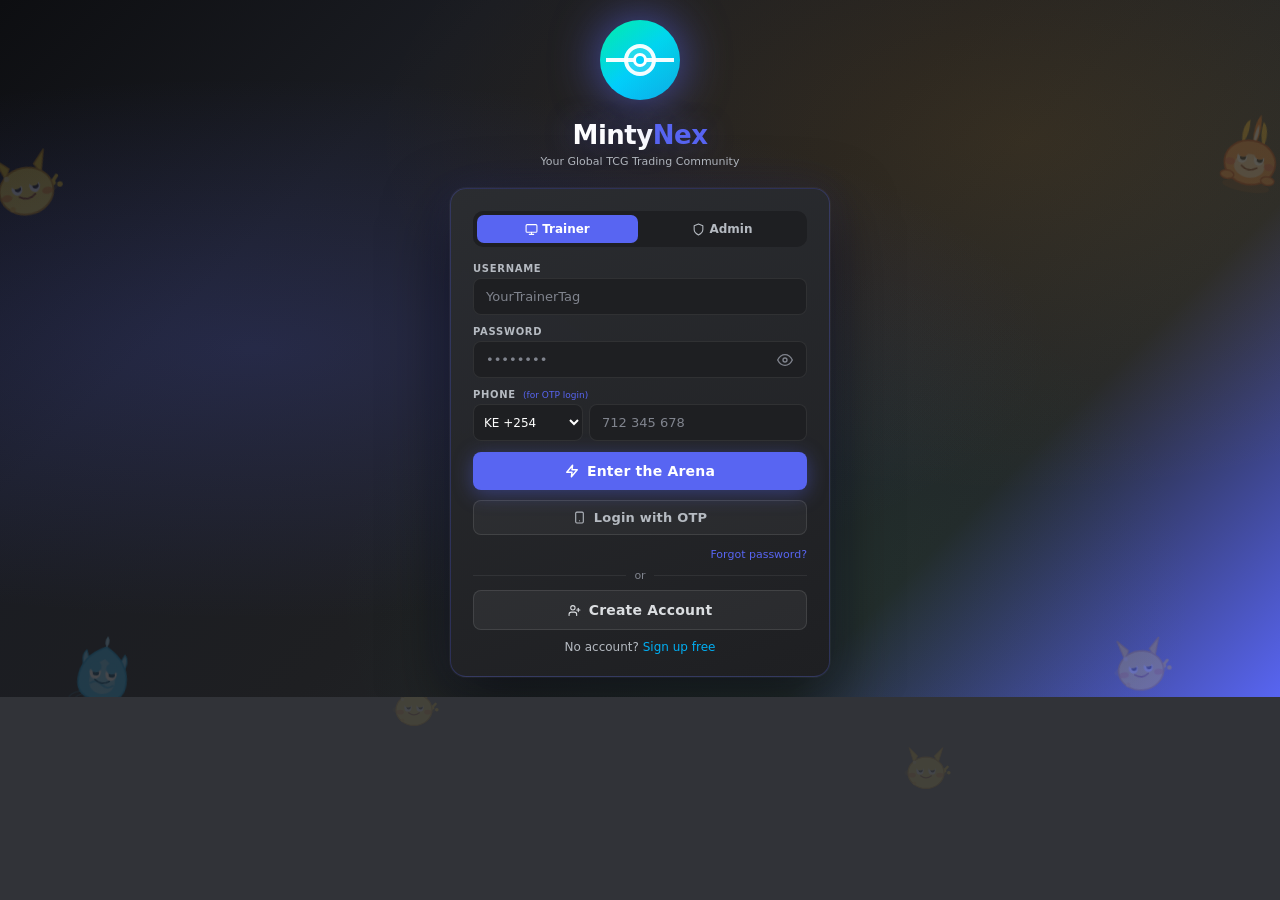
==== commit 4a84602e: "Change greeting from 'Hello' to 'Goodbye'" ====
--- a/app.html
+++ b/app.html
@@ -309,17 +309,25 @@
   <div class="lbox">
     <div class="llogo">
       <span class="llogo-icon">
-  <svg width="64" height="64" viewBox="0 0 64 64" fill="none" xmlns="http://www.w3.org/2000/svg">
-    <rect width="64" height="64" rx="16" fill="url(#loginLg)"/>
-    <path d="M32 12l-14 8v12L32 40l14-8V20L32 12z" fill="none" stroke="rgba(255,255,255,0.85)" stroke-width="2.5" stroke-linejoin="round"/>
-    <circle cx="32" cy="29" r="7" fill="white" opacity="0.95"/>
-    <circle cx="32" cy="29" r="4" fill="#5865f2"/>
-    <circle cx="32" cy="29" r="1.5" fill="white"/>
+  <svg width="80" height="80" viewBox="0 0 80 80" fill="none" xmlns="http://www.w3.org/2000/svg">
+    <circle cx="40" cy="40" r="40" fill="url(#loginPb1)"/>
+    <circle cx="40" cy="40" r="40" fill="url(#loginPb2)" opacity="0.5"/>
+    <!-- Horizontal divider -->
+    <line x1="6" y1="40" x2="74" y2="40" stroke="rgba(255,255,255,0.95)" stroke-width="4"/>
+    <!-- Center ring -->
+    <circle cx="40" cy="40" r="14" fill="rgba(255,255,255,0.15)" stroke="rgba(255,255,255,0.95)" stroke-width="4"/>
+    <!-- Center dot -->
+    <circle cx="40" cy="40" r="7" fill="white"/>
+    <circle cx="40" cy="40" r="4" fill="url(#loginPb1)"/>
     <defs>
-      <linearGradient id="loginLg" x1="0" y1="0" x2="64" y2="64" gradientUnits="userSpaceOnUse">
-        <stop stop-color="#5865f2"/>
-        <stop offset="0.5" stop-color="#7c3aed"/>
-        <stop offset="1" stop-color="#4338ca"/>
+      <linearGradient id="loginPb1" x1="0" y1="0" x2="80" y2="80" gradientUnits="userSpaceOnUse">
+        <stop stop-color="#00f5a0"/>
+        <stop offset="0.5" stop-color="#00d2ff"/>
+        <stop offset="1" stop-color="#0ea5e9"/>
+      </linearGradient>
+      <linearGradient id="loginPb2" x1="80" y1="0" x2="0" y2="80" gradientUnits="userSpaceOnUse">
+        <stop stop-color="#00f5a0" stop-opacity="0.5"/>
+        <stop offset="1" stop-color="#0ea5e9" stop-opacity="0.2"/>
       </linearGradient>
     </defs>
   </svg>
@@ -525,14 +533,31 @@
 <div id="shell">
   <nav class="tnav">
     <div class="logo">
-      <svg width="28" height="28" viewBox="0 0 36 36" fill="none" xmlns="http://www.w3.org/2000/svg">
-        <rect width="36" height="36" rx="9" fill="url(#navLg)"/>
-        <path d="M18 8l-8 4.5v7L18 24l8-4.5v-7L18 8z" fill="none" stroke="rgba(255,255,255,0.9)" stroke-width="1.8" stroke-linejoin="round"/>
-        <circle cx="18" cy="17" r="3.5" fill="white" opacity="0.95"/>
-        <circle cx="18" cy="17" r="1.8" fill="#5865f2"/>
-        <defs><linearGradient id="navLg" x1="0" y1="0" x2="36" y2="36" gradientUnits="userSpaceOnUse"><stop stop-color="#5865f2"/><stop offset="1" stop-color="#7c3aed"/></linearGradient></defs>
+      <svg width="30" height="30" viewBox="0 0 40 40" fill="none" xmlns="http://www.w3.org/2000/svg">
+        <circle cx="20" cy="20" r="20" fill="url(#pb_grad)"/>
+        <circle cx="20" cy="20" r="20" fill="url(#pb_grad2)" opacity="0.6"/>
+        <!-- Pokeball top half line -->
+        <path d="M4 20 Q4 4 20 4 Q36 4 36 20" fill="none" stroke="rgba(255,255,255,0.25)" stroke-width="0"/>
+        <!-- Horizontal divider -->
+        <line x1="4" y1="20" x2="36" y2="20" stroke="rgba(255,255,255,0.9)" stroke-width="2.5"/>
+        <!-- Outer ring -->
+        <circle cx="20" cy="20" r="7" fill="rgba(255,255,255,0.15)" stroke="rgba(255,255,255,0.9)" stroke-width="2.5"/>
+        <!-- Inner dot -->
+        <circle cx="20" cy="20" r="3.5" fill="white"/>
+        <circle cx="20" cy="20" r="1.8" fill="url(#pb_grad)"/>
+        <defs>
+          <linearGradient id="pb_grad" x1="0" y1="0" x2="40" y2="40" gradientUnits="userSpaceOnUse">
+            <stop stop-color="#00f5a0"/>
+            <stop offset="0.5" stop-color="#00d2ff"/>
+            <stop offset="1" stop-color="#0ea5e9"/>
+          </linearGradient>
+          <linearGradient id="pb_grad2" x1="40" y1="0" x2="0" y2="40" gradientUnits="userSpaceOnUse">
+            <stop stop-color="#00f5a0" stop-opacity="0.4"/>
+            <stop offset="1" stop-color="#7c3aed" stop-opacity="0.3"/>
+          </linearGradient>
+        </defs>
       </svg>
-      <span class="logo-txt">Minty<span class="b">Nex</span></span>
+      <span class="logo-txt" style="font-size:16px;font-weight:900;letter-spacing:-.3px">Minty<span class="b" style="color:#00d2ff">Nex</span></span>
     </div>
     <div class="srch">
       <svg width="14" height="14" viewBox="0 0 24 24" fill="none" stroke="#80848e" stroke-width="2" stroke-linecap="round" stroke-linejoin="round"><circle cx="11" cy="11" r="8"/><line x1="21" y1="21" x2="16.65" y2="16.65"/></svg>
@@ -575,7 +600,7 @@
           <div class="dsep"></div>
           <button class="di" onclick="toggleDrop();showPg('profile')"><svg width="13" height="13" viewBox="0 0 24 24" fill="none" stroke="currentColor" stroke-width="2" stroke-linecap="round" stroke-linejoin="round" style="display:inline;vertical-align:middle;margin-right:5px"><path d="M20 21v-2a4 4 0 0 0-4-4H8a4 4 0 0 0-4 4v2"/><circle cx="12" cy="7" r="4"/></svg> My Profile</button>
           <button class="di" onclick="toggleDrop();showPg('binder')"><svg width="13" height="13" viewBox="0 0 24 24" fill="none" stroke="currentColor" stroke-width="2" stroke-linecap="round" stroke-linejoin="round" style="display:inline;vertical-align:middle;margin-right:5px"><path d="M2 3h6a4 4 0 0 1 4 4v14a3 3 0 0 0-3-3H2z"/><path d="M22 3h-6a4 4 0 0 0-4 4v14a3 3 0 0 1 3-3h7z"/></svg> My Binder</button>
-          <button class="di" onclick="toggleDrop();showPg('notifs')"><svg width="13" height="13" viewBox="0 0 24 24" fill="none" stroke="currentColor" stroke-width="2" stroke-linecap="round" stroke-linejoin="round" style="display:inline;vertical-align:middle;margin-right:5px"><path d="M18 8A6 6 0 0 0 6 8c0 7-3 9-3 9h18s-3-2-3-9"/><path d="M13.73 21a2 2 0 0 1-3.46 0"/></svg> Notifications</button>
+
           <button class="di" data-action="openverify"><svg width="13" height="13" viewBox="0 0 24 24" fill="none" stroke="currentColor" stroke-width="2" stroke-linecap="round" stroke-linejoin="round" style="display:inline;vertical-align:middle;margin-right:5px"><path d="M9 12l2 2 4-4m5.618-4.016A11.955 11.955 0 0 1 12 2.944a11.955 11.955 0 0 1-8.618 3.04A12.02 12.02 0 0 0 3 9c0 5.591 3.824 10.29 9 11.622 5.176-1.332 9-6.03 9-11.622 0-1.042-.133-2.052-.382-3.016z"/></svg> Get Verified</button>
           <button class="di" onclick="openPremiumModal('Upgrade to Premium')"><svg width="13" height="13" viewBox="0 0 24 24" fill="none" stroke="#f59e0b" stroke-width="2" stroke-linecap="round" stroke-linejoin="round" style="display:inline;vertical-align:middle;margin-right:5px"><polygon points="12 2 15.09 8.26 22 9.27 17 14.14 18.18 21.02 12 17.77 5.82 21.02 7 14.14 2 9.27 8.91 8.26 12 2"/></svg> Upgrade to Premium</button>
           <div class="dsep"></div>
@@ -1289,7 +1314,30 @@
 
 function renderBinder(){var g=document.getElementById('binderGrid');if(!g)return;var h='';for(var i=0;i<8;i++){var cd=CARDS[i%CARDS.length];var img=cd.img?'<img class="hc-real-card" src="'+cd.img+'" alt="'+cd.nm+'" loading="lazy" onerror="this.style.display=\'none\'"/>':'';h+='<div class="hc" data-card="'+(i%CARDS.length)+'" style="background:'+cd.bg+'"><div class="hc-gl"></div><div class="hc-sw"></div>'+img+'<div class="hc-grade-badge">'+cd.gr+'</div></div>';}h+='<div class="hc hc-e" data-action="addcard"><div style="font-size:22px;color:rgba(88,101,242,.4)">+</div><div style="font-size:9px;color:#80848e">Add Card</div></div>';g.innerHTML=h;var lbl=document.getElementById('pgLbl');if(lbl)lbl.textContent='Page '+(pg+1)+' of '+TP;}
 
-function renderPartners(list){['partnersList','tradePL'].forEach(function(cid){var c=document.getElementById(cid);if(!c)return;if(!list||!list.length){c.innerHTML='<div style="text-align:center;padding:28px;color:#80848e">No trainers found.</div>';return;}c.innerHTML=list.map(function(t){var od=t.on?'<div style="position:absolute;bottom:1px;right:1px;width:9px;height:9px;border-radius:50%;background:#23a55a;border:2px solid #2b2d31"></div>':'';var vb=t.v?'<span class="bdg bdg-v"><svg width="11" height="11" viewBox="0 0 24 24" fill="none" stroke="currentColor" stroke-width="2.5" stroke-linecap="round" stroke-linejoin="round"><polyline points="20 6 9 17 4 12"/></svg></span>':'';return'<div class="tc"><div class="tc-ban" style="background:'+t.bg+'"><span style="position:relative;z-index:1">'+t.em+'</span></div><div class="tc-body"><div class="tc-avrow"><div class="tc-av" style="background:'+t.bg+';position:relative">'+t.em+od+'</div><div>'+vb+'</div></div><div class="tc-nm">'+t.nm+'</div><div class="tc-loc"><svg width="13" height="13" viewBox="0 0 24 24" fill="none" stroke="currentColor" stroke-width="2" stroke-linecap="round" stroke-linejoin="round"><path d="M21 10c0 7-9 13-9 13s-9-6-9-13a9 9 0 0 1 18 0z"/><circle cx="12" cy="10" r="3"/></svg>  '+t.loc+'</div><div class="tc-stats"><div class="tcs"><div class="tcsv">'+t.cards+'</div><div class="tcsl">Cards</div></div><div class="tcs"><div class="tcsv">'+t.trades+'</div><div class="tcsl">Trades</div></div><div class="tcs"><div class="tcsv"><svg width="11" height="11" viewBox="0 0 24 24" fill="currentColor" stroke="none"><polygon points="12 2 15.09 8.26 22 9.27 17 14.14 18.18 21.02 12 17.77 5.82 21.02 7 14.14 2 9.27 8.91 8.26 12 2"/></svg>'+t.rep+'</div><div class="tcsl">Rep</div></div></div><div style="display:flex;gap:5px"><button class="btn bgrn bxs bfw" data-action="friend" data-nm="'+t.nm+'">+ Add</button><button class="btn brd bxs" data-pg="messages">Msg</button></div></div></div>';}).join('');});}
+function renderPartners(list){['partnersList','tradePL'].forEach(function(cid){var c=document.getElementById(cid);if(!c)return;if(!list||!list.length){c.innerHTML='<div style="text-align:center;padding:28px;color:#80848e">No trainers found.</div>';return;}c.innerHTML=list.map(function(t){var onDot=t.on?'<span style="display:inline-block;width:9px;height:9px;border-radius:50%;background:#23a55a;border:2px solid #2b2d31;position:absolute;bottom:2px;right:2px"></span>':'';var vbadge=t.v?'<svg width="13" height="13" viewBox="0 0 24 24" fill="#5865f2" style="flex-shrink:0"><path d="M9 12l2 2 4-4m5.618-4.016A11.955 11.955 0 0 1 12 2.944a11.955 11.955 0 0 1-8.618 3.04A12.02 12.02 0 0 0 3 9c0 5.591 3.824 10.29 9 11.622 5.176-1.332 9-6.03 9-11.622 0-1.042-.133-2.052-.382-3.016z"/></svg>':'';
+return '<div class="tc" style="background:#2b2d31;border-radius:12px;overflow:hidden;border:1px solid rgba(255,255,255,0.06);display:flex;flex-direction:column">'+
+  '<div style="height:52px;background:'+t.bg+';position:relative;flex-shrink:0"></div>'+
+  '<div style="padding:0 12px 12px;flex:1;display:flex;flex-direction:column">'+
+    '<div style="display:flex;align-items:flex-end;gap:8px;margin-top:-20px;margin-bottom:8px">'+
+      '<div style="width:42px;height:42px;border-radius:50%;background:'+t.bg+';border:3px solid #2b2d31;display:flex;align-items:center;justify-content:center;position:relative;flex-shrink:0">'+
+        '<svg width="20" height="20" viewBox="0 0 24 24" fill="none" stroke="rgba(255,255,255,0.9)" stroke-width="2" stroke-linecap="round" stroke-linejoin="round"><path d="M20 21v-2a4 4 0 0 0-4-4H8a4 4 0 0 0-4 4v2"/><circle cx="12" cy="7" r="4"/></svg>'+
+        onDot+
+      '</div>'+
+      '<div style="padding-bottom:4px;display:flex;align-items:center;gap:4px;min-width:0">'+vbadge+'</div>'+
+    '</div>'+
+    '<div style="font-weight:800;font-size:13px;color:#fff;margin-bottom:2px;display:flex;align-items:center;gap:5px">'+t.nm+'</div>'+
+    '<div style="font-size:11px;color:#80848e;margin-bottom:8px;display:flex;align-items:center;gap:3px"><svg width="10" height="10" viewBox="0 0 24 24" fill="none" stroke="#80848e" stroke-width="2" stroke-linecap="round" stroke-linejoin="round"><path d="M21 10c0 7-9 13-9 13s-9-6-9-13a9 9 0 0 1 18 0z"/><circle cx="12" cy="10" r="3"/></svg>'+t.loc+'</div>'+
+    '<div style="display:grid;grid-template-columns:repeat(3,1fr);gap:4px;margin-bottom:10px">'+
+      '<div style="text-align:center;background:rgba(0,0,0,0.2);border-radius:6px;padding:5px 2px"><div style="font-weight:800;font-size:13px;color:#fff">'+t.cards+'</div><div style="font-size:9px;color:#80848e;text-transform:uppercase;letter-spacing:.4px">Cards</div></div>'+
+      '<div style="text-align:center;background:rgba(0,0,0,0.2);border-radius:6px;padding:5px 2px"><div style="font-weight:800;font-size:13px;color:#fff">'+t.trades+'</div><div style="font-size:9px;color:#80848e;text-transform:uppercase;letter-spacing:.4px">Trades</div></div>'+
+      '<div style="text-align:center;background:rgba(0,0,0,0.2);border-radius:6px;padding:5px 2px"><div style="font-weight:800;font-size:13px;color:#f59e0b;display:flex;align-items:center;justify-content:center;gap:2px"><svg width="9" height="9" viewBox="0 0 24 24" fill="#f59e0b"><polygon points="12 2 15.09 8.26 22 9.27 17 14.14 18.18 21.02 12 17.77 5.82 21.02 7 14.14 2 9.27 8.91 8.26 12 2"/></svg>'+t.rep+'</div><div style="font-size:9px;color:#80848e;text-transform:uppercase;letter-spacing:.4px">Rep</div></div>'+
+    '</div>'+
+    '<div style="display:flex;gap:6px;margin-top:auto">'+
+      '<button class="btn bgrn bxs" style="flex:1;font-size:11px;padding:7px 4px;display:flex;align-items:center;justify-content:center;gap:4px" data-action="friend" data-nm="'+t.nm+'"><svg width="11" height="11" viewBox="0 0 24 24" fill="none" stroke="currentColor" stroke-width="2.5" stroke-linecap="round" stroke-linejoin="round"><path d="M16 21v-2a4 4 0 0 0-4-4H6a4 4 0 0 0-4 4v2"/><circle cx="9" cy="7" r="4"/><line x1="19" y1="8" x2="19" y2="14"/><line x1="22" y1="11" x2="16" y2="11"/></svg>Add</button>'+
+      '<button class="btn brd bxs" style="font-size:11px;padding:7px 10px;display:flex;align-items:center;gap:4px" data-pg="messages"><svg width="11" height="11" viewBox="0 0 24 24" fill="none" stroke="currentColor" stroke-width="2" stroke-linecap="round" stroke-linejoin="round"><path d="M21 15a2 2 0 0 1-2 2H7l-4 4V5a2 2 0 0 1 2-2h14a2 2 0 0 1 2 2z"/></svg>Msg</button>'+
+    '</div>'+
+  '</div>'+
+'</div>';}).join('');});}
 
 function doSearch(prefix){var pfx=prefix||'';var fc=document.getElementById(pfx+'fc');var fci=document.getElementById(pfx+'fci');var country=fc?(fc.value||'').toLowerCase().replace(/[^a-z]/g,''):'';var city=fci?(fci.value||'').toLowerCase().trim():'';var r=TRAINERS.filter(function(t){if(country&&!t.loc.toLowerCase().includes(country))return false;if(city&&!t.loc.toLowerCase().includes(city))return false;return true;});renderPartners(r);showToast(r.length+' trainers found','grn');}
 function clearSearch(prefix){['fc','fci'].forEach(function(id){var e=document.getElementById((prefix||'')+id);if(e)e.value='';});renderPartners(TRAINERS);}
@@ -1671,5 +1719,184 @@
 };
 </script>
 
+
+<!-- ════ CARD PICKER MODAL ════ -->
+<div class="modal-bg" id="cardPickerModal" style="display:none;position:fixed;inset:0;z-index:4000;background:rgba(0,0,0,.75);backdrop-filter:blur(6px);display:none;align-items:flex-end;justify-content:center">
+  <div style="background:#232428;border-radius:20px 20px 0 0;width:100%;max-width:600px;max-height:85vh;display:flex;flex-direction:column;animation:slideUp .3s ease">
+    <div style="padding:16px 18px 12px;border-bottom:1px solid rgba(255,255,255,.06);display:flex;align-items:center;justify-content:space-between;flex-shrink:0">
+      <div>
+        <div style="font-weight:800;font-size:15px;color:#fff">Add Card to Binder</div>
+        <div style="font-size:11px;color:#80848e;margin-top:2px">Search from TCG database</div>
+      </div>
+      <button onclick="closeCardPicker()" style="background:rgba(255,255,255,.08);border:none;color:#b5bac1;border-radius:50%;width:30px;height:30px;cursor:pointer;display:flex;align-items:center;justify-content:center">
+        <svg width="14" height="14" viewBox="0 0 24 24" fill="none" stroke="currentColor" stroke-width="2.5" stroke-linecap="round" stroke-linejoin="round"><line x1="18" y1="6" x2="6" y2="18"/><line x1="6" y1="6" x2="18" y2="18"/></svg>
+      </button>
+    </div>
+    <!-- Search -->
+    <div style="padding:12px 18px;flex-shrink:0">
+      <div style="display:flex;gap:8px;align-items:center;background:#1e1f22;border:1px solid rgba(255,255,255,.08);border-radius:10px;padding:9px 12px">
+        <svg width="14" height="14" viewBox="0 0 24 24" fill="none" stroke="#80848e" stroke-width="2" stroke-linecap="round" stroke-linejoin="round"><circle cx="11" cy="11" r="8"/><line x1="21" y1="21" x2="16.65" y2="16.65"/></svg>
+        <input id="cardPickerSearch" style="background:none;border:none;color:#fff;font-size:13px;flex:1;outline:none;font-family:inherit" placeholder="Search cards e.g. Charizard, Pikachu..."/>
+      </div>
+      <!-- Quick filter pills -->
+      <div style="display:flex;gap:6px;margin-top:10px;overflow-x:auto;padding-bottom:2px;scrollbar-width:none">
+        <button class="cp-filter active" onclick="filterPickerCards('all',this)">All</button>
+        <button class="cp-filter" onclick="filterPickerCards('fire',this)">Fire</button>
+        <button class="cp-filter" onclick="filterPickerCards('water',this)">Water</button>
+        <button class="cp-filter" onclick="filterPickerCards('electric',this)">Electric</button>
+        <button class="cp-filter" onclick="filterPickerCards('psychic',this)">Psychic</button>
+        <button class="cp-filter" onclick="filterPickerCards('dragon',this)">Dragon</button>
+      </div>
+    </div>
+    <!-- Card grid -->
+    <div id="cardPickerGrid" style="flex:1;overflow-y:auto;padding:0 18px 18px;display:grid;grid-template-columns:repeat(3,1fr);gap:10px;align-content:start"></div>
+    <!-- Grade & confirm -->
+    <div id="cardPickerConfirm" style="display:none;padding:12px 18px;background:#2b2d31;border-top:1px solid rgba(255,255,255,.06);flex-shrink:0">
+      <div style="display:flex;align-items:center;gap:10px;margin-bottom:10px">
+        <img id="cpSelectedImg" style="width:44px;height:62px;object-fit:cover;border-radius:5px;border:1px solid rgba(255,255,255,.1)" src=""/>
+        <div style="flex:1;min-width:0">
+          <div id="cpSelectedName" style="font-weight:700;font-size:13px;color:#fff;margin-bottom:4px">Card Name</div>
+          <select id="cpGradeSelect" class="fi" style="font-size:12px;padding:5px 8px;width:100%">
+            <option value="RAW NM">RAW NM</option>
+            <option value="RAW LP">RAW LP</option>
+            <option value="PSA 10">PSA 10</option>
+            <option value="PSA 9">PSA 9</option>
+            <option value="PSA 8">PSA 8</option>
+            <option value="BGS 10">BGS 10</option>
+            <option value="BGS 9.5">BGS 9.5</option>
+            <option value="BGS 9">BGS 9</option>
+          </select>
+        </div>
+      </div>
+      <button onclick="confirmAddCard()" class="btn bg bfw" style="width:100%;display:flex;align-items:center;justify-content:center;gap:6px">
+        <svg width="14" height="14" viewBox="0 0 24 24" fill="none" stroke="currentColor" stroke-width="2.5" stroke-linecap="round" stroke-linejoin="round"><line x1="12" y1="5" x2="12" y2="19"/><line x1="5" y1="12" x2="19" y2="12"/></svg>
+        Add to Binder
+      </button>
+    </div>
+  </div>
+</div>
+
+
+<style>
+.cp-filter {
+  padding:5px 12px; font-size:11px; font-weight:700; border-radius:20px;
+  border:1.5px solid rgba(255,255,255,.08); background:#383a40; color:#b5bac1;
+  cursor:pointer; white-space:nowrap; transition:all .15s; font-family:inherit;
+}
+.cp-filter.active, .cp-filter:hover {
+  background:rgba(0,210,255,.15); border-color:#00d2ff; color:#00d2ff;
+}
+.cp-card-item {
+  border-radius:8px; overflow:hidden; cursor:pointer;
+  border:2px solid rgba(255,255,255,.06); background:#1e1f22;
+  transition:all .18s; position:relative;
+}
+.cp-card-item:hover { border-color:#5865f2; transform:translateY(-2px); }
+.cp-card-item.selected { border-color:#00d2ff; box-shadow:0 0 12px rgba(0,210,255,.3); }
+.cp-card-item img { width:100%; aspect-ratio:2.5/3.5; object-fit:cover; display:block; }
+.cp-card-label { font-size:9px; font-weight:700; color:#b5bac1; padding:4px 5px; text-align:center; line-height:1.2; overflow:hidden; text-overflow:ellipsis; white-space:nowrap; }
+.cp-card-item.selected::after { content:"✓"; position:absolute;top:4px;right:4px;background:#00d2ff;color:#000;font-size:10px;font-weight:900;border-radius:50%;width:18px;height:18px;display:flex;align-items:center;justify-content:center; }
+</style>
+<script>
+var CP_ALL_CARDS = [
+  {nm:"Charizard VMAX",type:"fire",img:"https://images.pokemontcg.io/swsh45/19_hires.png"},
+  {nm:"Pikachu VMAX",type:"electric",img:"https://images.pokemontcg.io/swsh45/188_hires.png"},
+  {nm:"Rayquaza VMAX",type:"dragon",img:"https://images.pokemontcg.io/swsh7/218_hires.png"},
+  {nm:"Lugia V Alt Art",type:"psychic",img:"https://images.pokemontcg.io/swsh11/186_hires.png"},
+  {nm:"Umbreon VMAX",type:"psychic",img:"https://images.pokemontcg.io/swsh45/95_hires.png"},
+  {nm:"Mewtwo VStar",type:"psychic",img:"https://images.pokemontcg.io/swsh11/119_hires.png"},
+  {nm:"Gengar VMAX",type:"psychic",img:"https://images.pokemontcg.io/swsh5/185_hires.png"},
+  {nm:"Blastoise VMAX",type:"water",img:"https://images.pokemontcg.io/swsh5/20_hires.png"},
+  {nm:"Glaceon VMAX",type:"water",img:"https://images.pokemontcg.io/swsh9/209_hires.png"},
+  {nm:"Irida SAR",type:"water",img:"https://images.pokemontcg.io/swsh10/186_hires.png"},
+  {nm:"Moltres",type:"fire",img:"https://images.pokemontcg.io/swsh45/26_hires.png"},
+  {nm:"Raichu VMAX",type:"electric",img:"https://images.pokemontcg.io/swsh5/23_hires.png"},
+];
+var cpSelectedCard = null;
+var cpCurrentFilter = 'all';
+
+window.openCardPicker = function() {
+  var m = document.getElementById('cardPickerModal');
+  if(m){ m.style.display='flex'; renderPickerGrid(CP_ALL_CARDS); }
+};
+window.closeCardPicker = function() {
+  var m = document.getElementById('cardPickerModal');
+  if(m) m.style.display='none';
+  cpSelectedCard = null;
+  var conf = document.getElementById('cardPickerConfirm');
+  if(conf) conf.style.display='none';
+};
+window.filterPickerCards = function(type, btn) {
+  cpCurrentFilter = type;
+  document.querySelectorAll('.cp-filter').forEach(function(b){ b.classList.remove('active'); });
+  btn.classList.add('active');
+  var filtered = type==='all' ? CP_ALL_CARDS : CP_ALL_CARDS.filter(function(c){ return c.type===type; });
+  var q = document.getElementById('cardPickerSearch');
+  if(q && q.value.trim()) filtered = filtered.filter(function(c){ return c.nm.toLowerCase().includes(q.value.toLowerCase()); });
+  renderPickerGrid(filtered);
+};
+function renderPickerGrid(cards) {
+  var g = document.getElementById('cardPickerGrid');
+  if(!g) return;
+  if(!cards.length){ g.innerHTML='<div style="grid-column:1/-1;text-align:center;padding:28px;color:#80848e">No cards found</div>'; return; }
+  g.innerHTML = cards.map(function(c,i){
+    return '<div class="cp-card-item" onclick="selectPickerCard('+i+',this)" data-idx="'+i+'">'+
+      '<img src="'+c.img+'" alt="'+c.nm+'" loading="lazy" onerror="this.src=\'data:image/svg+xml,<svg xmlns=\'http://www.w3.org/2000/svg\' width=\'100\' height=\'140\'><rect width=\'100\' height=\'140\' fill=\'%23383a40\'/></svg>\'"/>'+
+      '<div class="cp-card-label">'+c.nm+'</div>'+
+    '</div>';
+  }).join('');
+}
+window.selectPickerCard = function(idx, el) {
+  document.querySelectorAll('.cp-card-item').forEach(function(c){ c.classList.remove('selected'); });
+  el.classList.add('selected');
+  var cards = cpCurrentFilter==='all' ? CP_ALL_CARDS : CP_ALL_CARDS.filter(function(c){ return c.type===cpCurrentFilter; });
+  var q = document.getElementById('cardPickerSearch');
+  if(q && q.value.trim()) cards = cards.filter(function(c){ return c.nm.toLowerCase().includes(q.value.toLowerCase()); });
+  cpSelectedCard = cards[idx];
+  var conf = document.getElementById('cardPickerConfirm');
+  var img = document.getElementById('cpSelectedImg');
+  var nm = document.getElementById('cpSelectedName');
+  if(conf){ conf.style.display='block'; }
+  if(img) img.src = cpSelectedCard.img;
+  if(nm) nm.textContent = cpSelectedCard.nm;
+};
+window.confirmAddCard = function() {
+  if(!cpSelectedCard){ showToast('Select a card first','red'); return; }
+  var grade = document.getElementById('cpGradeSelect');
+  var gradeVal = grade ? grade.value : 'RAW NM';
+  // Add to CARDS array and re-render binder
+  if(typeof CARDS !== 'undefined') {
+    CARDS.unshift({ nm:cpSelectedCard.nm, gr:gradeVal, bg:'linear-gradient(135deg,#1e1b4b,#4338ca)', img:cpSelectedCard.img, set:'Added' });
+  }
+  closeCardPicker();
+  if(typeof renderBinder === 'function') renderBinder();
+  showToast('Card added to binder! ', 'grn');
+};
+// Search input live filter
+document.addEventListener('DOMContentLoaded', function(){
+  var inp = document.getElementById('cardPickerSearch');
+  if(inp){
+    inp.addEventListener('input', function(){
+      var q = this.value.toLowerCase().trim();
+      var base = cpCurrentFilter==='all' ? CP_ALL_CARDS : CP_ALL_CARDS.filter(function(c){ return c.type===cpCurrentFilter; });
+      var filtered = q ? base.filter(function(c){ return c.nm.toLowerCase().includes(q); }) : base;
+      renderPickerGrid(filtered);
+    });
+  }
+  // Close on backdrop click
+  var m = document.getElementById('cardPickerModal');
+  if(m){ m.addEventListener('click', function(e){ if(e.target===m) closeCardPicker(); }); }
+});
+</script>
+
+
+<script>
+/* Override addcard to open picker */
+document.addEventListener('click', function(e) {
+  var actEl = e.target.closest('[data-action="addcard"]');
+  if (actEl) { e.stopImmediatePropagation(); openCardPicker(); }
+}, true);
+</script>
+
 </body>
 </html>
